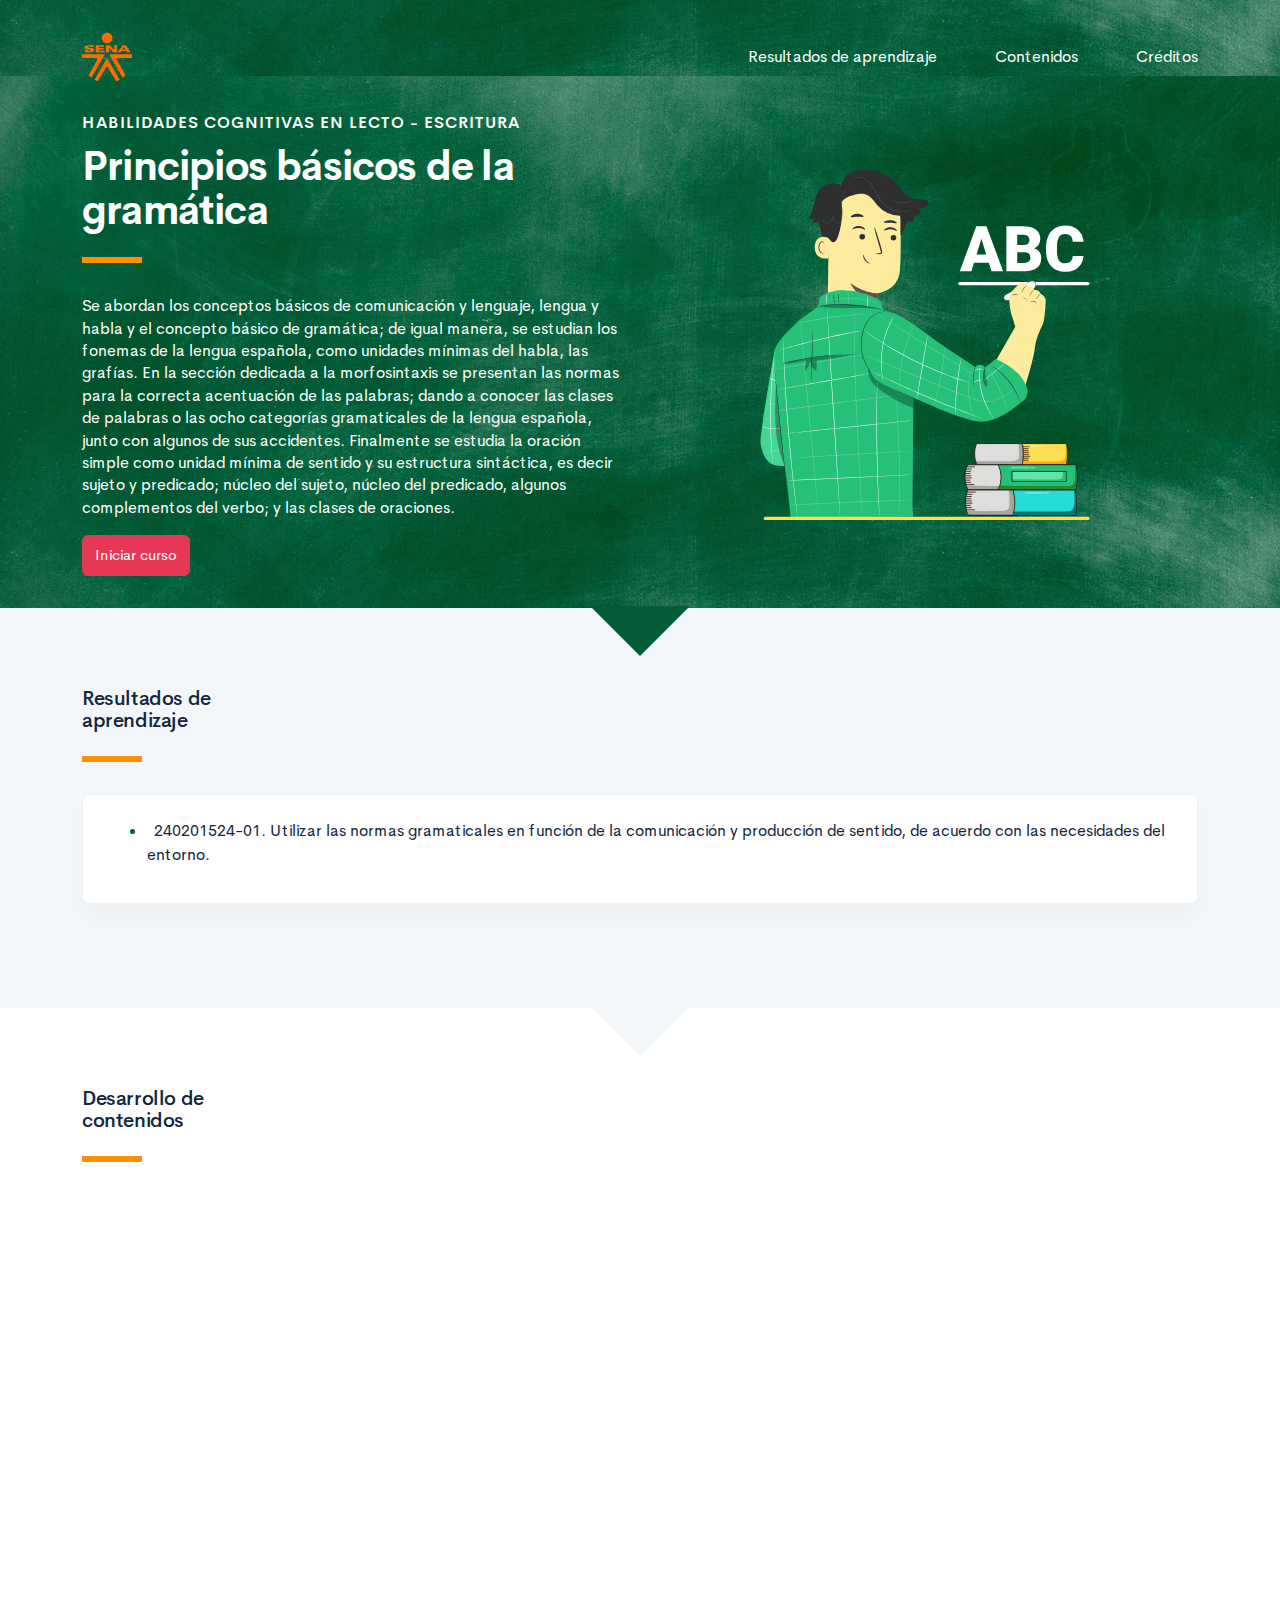
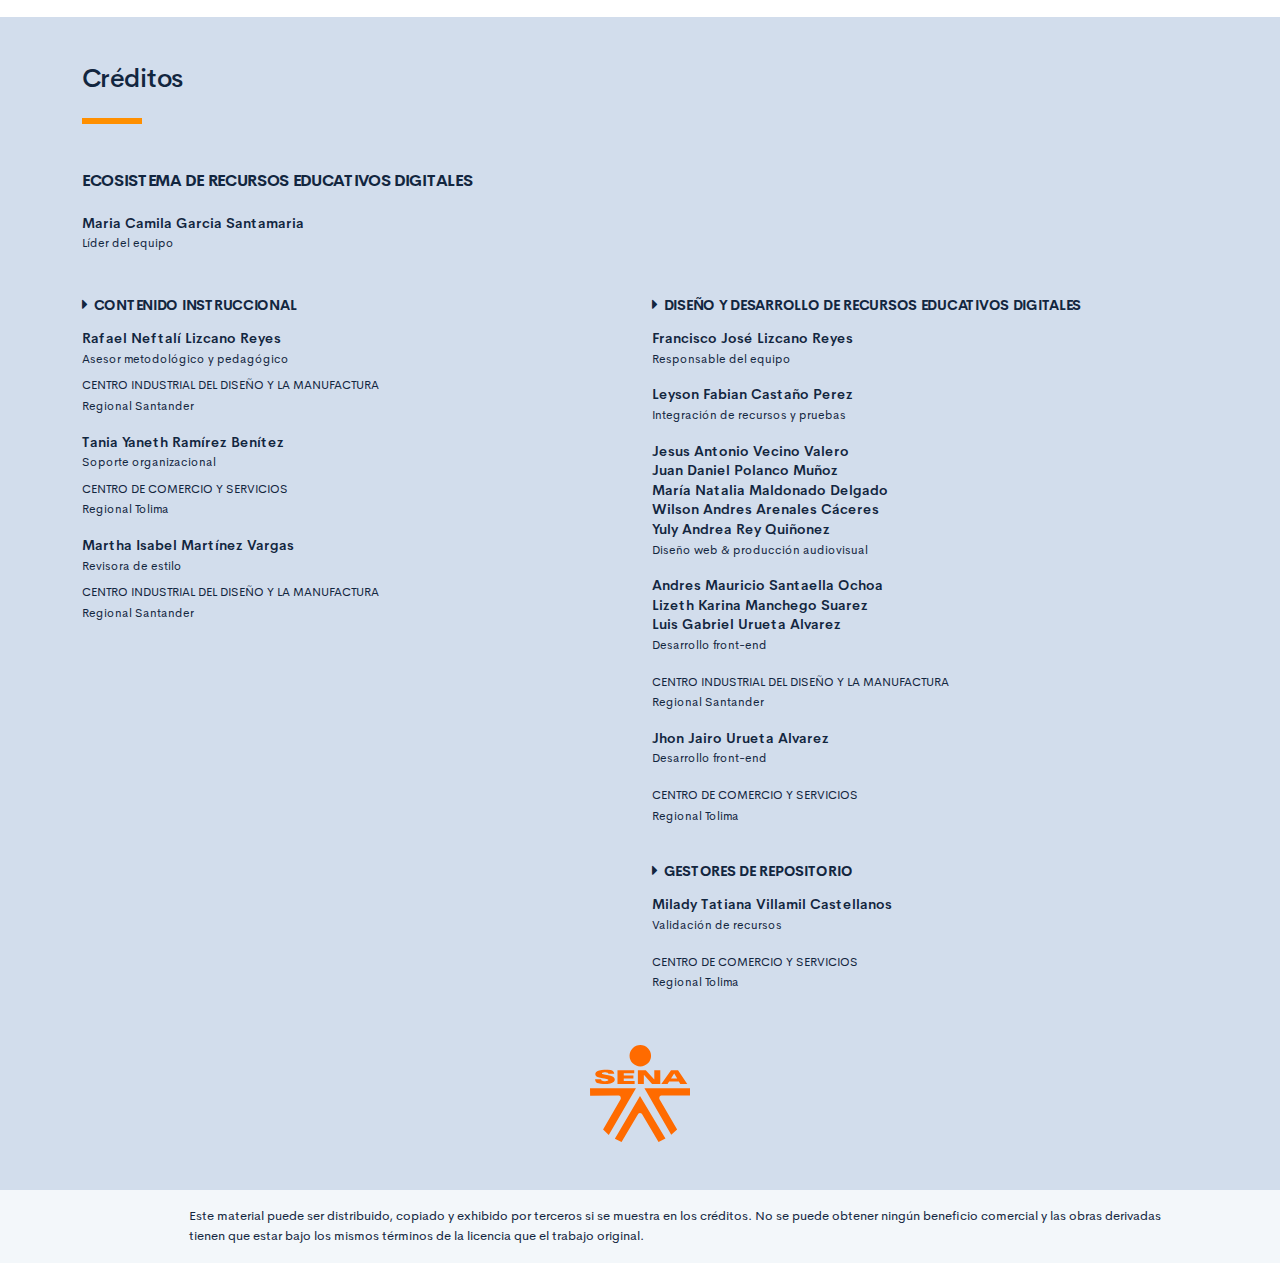
==== public/index.html @ 5a9b544e "Terminado" ====
<!DOCTYPE html>
<html lang="es">
    <head>
        <meta charset="UTF-8">
        <meta name="viewport" content="width=device-width, user-scalable=no, initial-scale=1.0, maximum-scale=1.0, minimum-scale=1.0">
        <title>Principios básicos de la gramática</title>
        <meta meta name="description" content="Se abordan los conceptos básicos de comunicación y lenguaje, lengua y habla y el concepto básico de gramática; de igual manera, se estudian los fonemas de la lengua española, como unidades mínimas del habla, las grafías. En la sección dedicada a la morfosintaxis se presentan las normas para la correcta acentuación de las palabras; dando a conocer las clases de palabras o las ocho categorías gramaticales de la lengua española, junto con algunos de sus accidentes. Finalmente se estudia la oración simple como unidad mínima de sentido y su estructura sintáctica, es decir sujeto y predicado; núcleo del sujeto, núcleo del predicado, algunos complementos del verbo; y las clases de oraciones.">
        <link rel="icon" type="image/svg+xml" href="assets/images/logos/senaLogo.svg">
        <link rel="stylesheet" href="assets/fonts/feather/feather.css">
        <link rel="stylesheet" href="assets/fonts/fontawesome/css/font-awesome.css">
        <link href="assets/css/fancybox.css" rel="stylesheet">
        <link href="assets/css/animate.css" rel="stylesheet">
        <link rel="stylesheet" href="assets/css/main.css">
    </head>
    <body class="theme-dark page-header-textura" id="page-home">
        <header class="curso-presentacion page-header" id="CursoPresentacion">
            <div class="page-textura">
                <div class="container">
                    <div class="curso-topbar justify-content-center justify-content-md-between"><a class="curso-topbar__logo"><svg xmlns="http://www.w3.org/2000/svg" width="168.273" height="164.177" viewBox="0 0 168.273 164.177">
                                <path id="SENA_LOGO" data-name="SENA LOGO" d="M85.349,1a18.09,18.09,0,1,0,18.09,18.09h0A18.1,18.1,0,0,0,85.349,1ZM25.617,42.983a33.722,33.722,0,0,0-9.386,1.024,11.156,11.156,0,0,0-5.12,2.56A5.346,5.346,0,0,0,10.086,52.2c.683,1.707,2.56,2.9,4.608,3.584,4.437,1.536,9.386,1.877,13.994,2.731a5.1,5.1,0,0,1,2.389,1.024,1.369,1.369,0,0,1-.683,2.048,9.146,9.146,0,0,1-5.291.683A8.354,8.354,0,0,1,20.5,61.244a1.962,1.962,0,0,1-.853-2.389H9.233A7.663,7.663,0,0,0,10.6,63.463a7.59,7.59,0,0,0,4.267,2.389A28.541,28.541,0,0,0,23.4,66.876,52.426,52.426,0,0,0,35,66.023a11.043,11.043,0,0,0,5.8-2.9,5.358,5.358,0,0,0-1.365-8.533,21.267,21.267,0,0,0-5.8-2.048c-3.072-.683-5.973-1.024-9.045-1.536a9.114,9.114,0,0,1-3.072-.853,1.226,1.226,0,0,1,0-2.219,9.369,9.369,0,0,1,4.437-.683,10.554,10.554,0,0,1,4.608.853A1.877,1.877,0,0,1,31.59,49.81h9.9a5.669,5.669,0,0,0-1.195-3.584A8.875,8.875,0,0,0,35.515,43.5c-3.584-.341-6.827-.512-9.9-.512Zm21.333.683V67.217H75.792V62.1H57.531V57.489H73.744V52.54H57.531V48.786H75.109v-5.12Zm47.615,0H81.253V67.217H91.322V51.346l13.824,15.872h13.824V43.666H108.9v15.7Zm42.495,0L120.676,67.217h10.581l2.56-4.267H150.2l2.389,4.267h11.776l-15.53-23.551ZM142.35,49.3l5.12,8.533h-10.41ZM.7,74.044l.171,12.8L49,86.673c2.389.512,3.925,2.048,3.413,5.8l-29.7,51.711,9.557,9.045L78.01,74.044Zm91.646,0L137.4,152.89l9.9-8.874L117.433,92.3c-.512-3.584.853-5.291,3.413-5.8l48.127.171V74.044ZM84.837,87.185,42.512,159.546l11.264,5.461,28.159-47.615a4.283,4.283,0,0,1,2.9-1.195,4.681,4.681,0,0,1,3.072,1.195l28.159,47.786,11.605-5.973Z" transform="translate(-0.7 -1)" fill="#FF6B00" />
                            </svg>
                        </a><a class="curso-topbar__menubar collapsed btn-menu-responsive d-none" data-toggle="collapse" href="#curso-topbar__nav" aria-expanded="false"><span></span><span></span><span></span></a>
                        <nav class="curso-topbar__nav collapse show d-none d-md-block" id="curso-topbar__nav">
                            <ul class="curso-topbar__list">
                                <li class="curso-topbar__item"><a class="curso-topbar__link" href="#ResultadosAprendizaje"><span class="text-white">Resultados de aprendizaje</span></a></li>
                                <li class="curso-topbar__item"><a class="curso-topbar__link" href="#IndiceTematico"><span class="text-white">Contenidos</span></a></li>
                                <li class="curso-topbar__item"><a class="curso-topbar__link" href="#Creditos"><span class="text-white">Créditos</span></a></li>
                            </ul>
                        </nav>
                    </div>
                    <!--include includes/page-home_header.pug                -->
                    <div class="curso-portada">
                        <div class="row align-items-center">
                            <div class="col-12 col-lg-6">
                                <h3 class="curso-subtitulo" id="curso-titulo-componente">Habilidades cognitivas en lecto - escritura</h3>
                                <h1 class="curso-titulo" id="curso-titulo-tema">Principios básicos de la gramática</h1>
                                <div class="brand-line-primary"></div>
                                <p class="curso-descripcion">Se abordan los conceptos básicos de comunicación y lenguaje, lengua y habla y el concepto básico de gramática; de igual manera, se estudian los fonemas de la lengua española, como unidades mínimas del habla, las grafías. En la sección dedicada a la morfosintaxis se presentan las normas para la correcta acentuación de las palabras; dando a conocer las clases de palabras o las ocho categorías gramaticales de la lengua española, junto con algunos de sus accidentes. Finalmente se estudia la oración simple como unidad mínima de sentido y su estructura sintáctica, es decir sujeto y predicado; núcleo del sujeto, núcleo del predicado, algunos complementos del verbo; y las clases de oraciones.</p><a class="curso-btn-iniciar btn btn-danger" href="main.html"><span>Iniciar curso</span></a>
                            </div>
                            <div class="col-12 col-lg-6 text-center">
                                <div class="d-none d-lg-block"><img class="curso-imagen" src="assets/images/header/header_media.svg" /></div>
                            </div>
                        </div>
                    </div>
                </div>
            </div>
        </header>
        <section class="curso-resultados section bg-base-light" id="ResultadosAprendizaje">
            <div class="container">
                <h2> Resultados de <br>aprendizaje</h2>
                <div class="brand-line-primary"></div>
                <div class="card resultado-item">
                    <div class="card-body">
                        <ul class="bg-color-dark mb-0">
                            <li> <span>240201524-01. Utilizar las normas gramaticales en función de la comunicación y producción de sentido, de acuerdo con las necesidades del entorno.</span></li>
                        </ul>
                    </div>
                </div>
            </div>
        </section>
        <section class="curso-indice-tematico section" id="IndiceTematico">
            <div class="container">
                <h2>Desarrollo de <br>contenidos</h2>
                <div class="brand-line-primary"></div>
                <div class="row justify-content-center">
                    <div class="col-12 col-sm-10">
                        <div class="card wow flipInX" data-wow-delay=".4s">
                            <div class="card-body">
                                <ul class="list-group list-group-flush list my-n3 nav-temas">
                                    <li class="list-group-item nav-tema-item">
                                        <div class="row align-items-center">
                                            <div class="col-auto">
                                                <div class="avatar avatar-sm"><span class="nav-tema-item__icon avatar-title font-size-lg bg-secondary-soft rounded-circle text-primary font-weight-bold"> <i class="fa fa-play"></i></span></div>
                                            </div>
                                            <div class="col ml-n2"><span class="nav-tema-item__titulo"> <a href="main.html#page/introduccion/">Introducción</a></span></div>
                                            <div class="col-auto"> <a class="btn btn-light nav-tema-item__btn" href="main.html#page/introduccion/">Ver más</a></div>
                                        </div>
                                    </li>
                                    <li class="list-group-item nav-tema-item">
                                        <div class="row align-items-center">
                                            <div class="col-auto">
                                                <div class="avatar avatar-sm"><span class="nav-tema-item__icon avatar-title font-size-lg bg-secondary-soft rounded-circle text-primary font-weight-bold">1</span></div>
                                            </div>
                                            <div class="col ml-n2"><span class="nav-tema-item__titulo"> <a href="main.html#page/conceptos/">Conceptos básicos</a></span></div>
                                            <div class="col-auto"> <a class="btn btn-light nav-tema-item__btn" href="main.html#page/conceptos/">Ver más</a></div>
                                        </div>
                                    </li>
                                    <li class="list-group-item nav-tema-item">
                                        <div class="row align-items-center">
                                            <div class="col-auto">
                                                <div class="avatar avatar-sm"><span class="nav-tema-item__icon avatar-title font-size-lg bg-secondary-soft rounded-circle text-primary font-weight-bold">2</span></div>
                                            </div>
                                            <div class="col ml-n2"><span class="nav-tema-item__titulo"> <a href="main.html#page/elementos/">Elementos básicos de morfosintaxis</a></span></div>
                                            <div class="col-auto"> <a class="btn btn-light nav-tema-item__btn" href="main.html#page/elementos/">Ver más</a></div>
                                        </div>
                                    </li>
                                    <li class="list-group-item nav-tema-item">
                                        <div class="row align-items-center">
                                            <div class="col-auto">
                                                <div class="avatar avatar-sm"><span class="nav-tema-item__icon avatar-title font-size-lg bg-secondary-soft rounded-circle text-primary font-weight-bold">3</span></div>
                                            </div>
                                            <div class="col ml-n2"><span class="nav-tema-item__titulo"> <a href="main.html#page/semantica/">Semántica</a></span></div>
                                            <div class="col-auto"> <a class="btn btn-light nav-tema-item__btn" href="main.html#page/semantica/">Ver más</a></div>
                                        </div>
                                    </li>
                                </ul>
                            </div>
                        </div>
                    </div>
                </div>
            </div>
        </section>
        <footer class="footer" id="Creditos">
            <div class="container">
                <h1>Créditos </h1>
                <div class="brand-line-primary"></div>
                <div class="row">
                    <div class="col-12 col-md-5">
                        <h3 class="footer-subtitulo mb-4">ECOSISTEMA DE RECURSOS EDUCATIVOS DIGITALES </h3>
                        <p class="footer-texto mb-2"><strong>Maria Camila Garcia Santamaria</strong><br /> <span class="text-small">Líder del equipo</span></p>
                    </div>
                </div>
                <div class="row mt-5">
                    <div class="col-12 col-md-6">
                        <h4 class="footer-subtitulo-2 mt-0">
                            <div class="fa fa-caret-right mr-2"></div>Contenido Instruccional
                        </h4>
                        <p class="footer-texto mb-2"><strong>Rafael Neftalí Lizcano Reyes</strong><br /> <span class="text-small">Asesor metodológico y pedagógico</span></p>
                        <p class="footer-texto"><span class="text-small text-uppercase">Centro Industrial Del Diseño Y La Manufactura </span><br /><span class="text-small">Regional Santander</span></p>
                        <p class="footer-texto mb-2"><strong>Tania Yaneth Ramírez Benítez</strong><br /> <span class="text-small">Soporte organizacional<br /></span></p>
                        <p class="footer-texto"><span class="text-small text-uppercase">Centro de comercio y servicios</span><br /><span class="text-small">Regional Tolima</span></p>
                        <p class="footer-texto mb-2"><strong>Martha Isabel Martínez Vargas</strong><br /><span class="text-small">Revisora de estilo<br /></span></p>
                        <p class="footer-texto"><span class="text-small text-uppercase">Centro Industrial Del Diseño Y La Manufactura</span><br /><span class="text-small">Regional Santander</span></p>
                    </div>
                    <div class="col-12 col-md-6">
                        <h4 class="footer-subtitulo-2 mt-0">
                            <div class="fa fa-caret-right mr-2"></div>Diseño y desarrollo de recursos educativos digitales
                        </h4>
                        <p class="footer-texto"><strong>Francisco José Lizcano Reyes </strong><br /> <span class="text-small">Responsable del equipo<br /></span></p>
                        <p class="footer-texto"><strong>Leyson Fabian Castaño Perez</strong><br /> <span class="text-small">Integración de recursos y pruebas<br /></span></p>
                        <p class="footer-texto"> <strong>Jesus Antonio Vecino Valero</strong><br />
                            <strong>Juan Daniel Polanco Muñoz</strong><br />
                            <strong>María Natalia Maldonado Delgado</strong><br />
                            <strong>Wilson Andres Arenales Cáceres</strong><br />
                            <strong>Yuly Andrea Rey Quiñonez</strong><br /><span class="text-small">Diseño web & producción audiovisual<br /></span></p>
                        <p class="footer-texto"><strong>Andres Mauricio Santaella Ochoa</strong><br />
                            <strong>Lizeth Karina Manchego Suarez</strong><br />
                            <strong>Luis Gabriel Urueta Alvarez</strong><br /><span class="text-small">Desarrollo front-end<br /></span></p>
                        <p class="footer-texto"><span class="text-small text-uppercase">CENTRO INDUSTRIAL DEL DISEÑO Y LA MANUFACTURA </span><br /><span class="text-small">Regional Santander</span></p>
                        <p class="footer-texto"><strong>Jhon Jairo Urueta Alvarez</strong><br /><span class="text-small">Desarrollo front-end<br /></span></p>
                        <p class="footer-texto"><span class="text-small text-uppercase">Centro de comercio y servicios</span><br /><span class="text-small">Regional Tolima </span></p>
                        <h4 class="footer-subtitulo-2 mt-5">
                            <div class="fa fa-caret-right mr-2"></div>Gestores de repositorio
                        </h4>
                        <p class="footer-texto"><strong>Milady Tatiana Villamil Castellanos</strong><br /><span class="text-small">Validación de recursos<br /></span></p>
                        <p class="footer-texto"><span class="text-small text-uppercase">Centro de comercio y servicios</span><br /><span class="text-small">Regional Tolima</span></p>
                    </div>
                </div>
                <div class="row justify-content-center align-items-center mt-5"><img src="assets/images/logos/senaLogo.svg" style="max-width:100px" /></div>
            </div>
        </footer>
        <section id="cc">
            <div class="container">
                <div class="d-flex flex-column flex-sm-row"><span class="pr-3"><i class="icon cc"></i></span><span>Este material puede ser distribuido, copiado y exhibido por terceros si se muestra en los créditos. No se puede obtener ningún beneficio comercial y las obras derivadas tienen que estar bajo los mismos términos de la licencia que el trabajo original.</span></div>
            </div>
        </section>
        <script src="assets/js/vendor.js"></script>
        <script src="assets/js/global.js"> </script>
        <script src="assets/js/pages.js"></script>
    </body>
</html>
---- public/assets/fonts/feather/feather.css ----
@font-face {
  font-family: 'Feather';
  src:
    url('fonts/Feather.ttf?sdxovp') format('truetype'),
    url('fonts/Feather.woff?sdxovp') format('woff'),
    url('fonts/Feather.svg?sdxovp#Feather') format('svg');
  font-weight: normal;
  font-style: normal;
}

.fe {
  /* use !important to prevent issues with browser extensions that change fonts */
  font-family: 'Feather' !important;
  speak: none;
  font-style: normal;
  font-weight: normal;
  font-variant: normal;
  text-transform: none;
  line-height: 1;

  /* Better Font Rendering =========== */
  -webkit-font-smoothing: antialiased;
  -moz-osx-font-smoothing: grayscale;
}

.fe-activity:before {
  content: "\e900";
}
.fe-airplay:before {
  content: "\e901";
}
.fe-alert-circle:before {
  content: "\e902";
}
.fe-alert-octagon:before {
  content: "\e903";
}
.fe-alert-triangle:before {
  content: "\e904";
}
.fe-align-center:before {
  content: "\e905";
}
.fe-align-justify:before {
  content: "\e906";
}
.fe-align-left:before {
  content: "\e907";
}
.fe-align-right:before {
  content: "\e908";
}
.fe-anchor:before {
  content: "\e909";
}
.fe-aperture:before {
  content: "\e90a";
}
.fe-archive:before {
  content: "\e90b";
}
.fe-arrow-down:before {
  content: "\e90c";
}
.fe-arrow-down-circle:before {
  content: "\e90d";
}
.fe-arrow-down-left:before {
  content: "\e90e";
}
.fe-arrow-down-right:before {
  content: "\e90f";
}
.fe-arrow-left:before {
  content: "\e910";
}
.fe-arrow-left-circle:before {
  content: "\e911";
}
.fe-arrow-right:before {
  content: "\e912";
}
.fe-arrow-right-circle:before {
  content: "\e913";
}
.fe-arrow-up:before {
  content: "\e914";
}
.fe-arrow-up-circle:before {
  content: "\e915";
}
.fe-arrow-up-left:before {
  content: "\e916";
}
.fe-arrow-up-right:before {
  content: "\e917";
}
.fe-at-sign:before {
  content: "\e918";
}
.fe-award:before {
  content: "\e919";
}
.fe-bar-chart:before {
  content: "\e91a";
}
.fe-bar-chart-2:before {
  content: "\e91b";
}
.fe-battery:before {
  content: "\e91c";
}
.fe-battery-charging:before {
  content: "\e91d";
}
.fe-bell:before {
  content: "\e91e";
}
.fe-bell-off:before {
  content: "\e91f";
}
.fe-bluetooth:before {
  content: "\e920";
}
.fe-bold:before {
  content: "\e921";
}
.fe-book:before {
  content: "\e922";
}
.fe-book-open:before {
  content: "\e923";
}
.fe-bookmark:before {
  content: "\e924";
}
.fe-box:before {
  content: "\e925";
}
.fe-briefcase:before {
  content: "\e926";
}
.fe-calendar:before {
  content: "\e927";
}
.fe-camera:before {
  content: "\e928";
}
.fe-camera-off:before {
  content: "\e929";
}
.fe-cast:before {
  content: "\e92a";
}
.fe-check:before {
  content: "\e92b";
}
.fe-check-circle:before {
  content: "\e92c";
}
.fe-check-square:before {
  content: "\e92d";
}
.fe-chevron-down:before {
  content: "\e92e";
}
.fe-chevron-left:before {
  content: "\e92f";
}
.fe-chevron-right:before {
  content: "\e930";
}
.fe-chevron-up:before {
  content: "\e931";
}
.fe-chevrons-down:before {
  content: "\e932";
}
.fe-chevrons-left:before {
  content: "\e933";
}
.fe-chevrons-right:before {
  content: "\e934";
}
.fe-chevrons-up:before {
  content: "\e935";
}
.fe-chrome:before {
  content: "\e936";
}
.fe-circle:before {
  content: "\e937";
}
.fe-clipboard:before {
  content: "\e938";
}
.fe-clock:before {
  content: "\e939";
}
.fe-cloud:before {
  content: "\e93a";
}
.fe-cloud-drizzle:before {
  content: "\e93b";
}
.fe-cloud-lightning:before {
  content: "\e93c";
}
.fe-cloud-off:before {
  content: "\e93d";
}
.fe-cloud-rain:before {
  content: "\e93e";
}
.fe-cloud-snow:before {
  content: "\e93f";
}
.fe-code:before {
  content: "\e940";
}
.fe-codepen:before {
  content: "\e941";
}
.fe-command:before {
  content: "\e942";
}
.fe-compass:before {
  content: "\e943";
}
.fe-copy:before {
  content: "\e944";
}
.fe-corner-down-left:before {
  content: "\e945";
}
.fe-corner-down-right:before {
  content: "\e946";
}
.fe-corner-left-down:before {
  content: "\e947";
}
.fe-corner-left-up:before {
  content: "\e948";
}
.fe-corner-right-down:before {
  content: "\e949";
}
.fe-corner-right-up:before {
  content: "\e94a";
}
.fe-corner-up-left:before {
  content: "\e94b";
}
.fe-corner-up-right:before {
  content: "\e94c";
}
.fe-cpu:before {
  content: "\e94d";
}
.fe-credit-card:before {
  content: "\e94e";
}
.fe-crop:before {
  content: "\e94f";
}
.fe-crosshair:before {
  content: "\e950";
}
.fe-database:before {
  content: "\e951";
}
.fe-delete:before {
  content: "\e952";
}
.fe-disc:before {
  content: "\e953";
}
.fe-dollar-sign:before {
  content: "\e954";
}
.fe-download:before {
  content: "\e955";
}
.fe-download-cloud:before {
  content: "\e956";
}
.fe-droplet:before {
  content: "\e957";
}
.fe-edit:before {
  content: "\e958";
}
.fe-edit-2:before {
  content: "\e959";
}
.fe-edit-3:before {
  content: "\e95a";
}
.fe-external-link:before {
  content: "\e95b";
}
.fe-eye:before {
  content: "\e95c";
}
.fe-eye-off:before {
  content: "\e95d";
}
.fe-facebook:before {
  content: "\e95e";
}
.fe-fast-forward:before {
  content: "\e95f";
}
.fe-feather:before {
  content: "\e960";
}
.fe-file:before {
  content: "\e961";
}
.fe-file-minus:before {
  content: "\e962";
}
.fe-file-plus:before {
  content: "\e963";
}
.fe-file-text:before {
  content: "\e964";
}
.fe-film:before {
  content: "\e965";
}
.fe-filter:before {
  content: "\e966";
}
.fe-flag:before {
  content: "\e967";
}
.fe-folder:before {
  content: "\e968";
}
.fe-folder-minus:before {
  content: "\e969";
}
.fe-folder-plus:before {
  content: "\e96a";
}
.fe-gift:before {
  content: "\e96b";
}
.fe-git-branch:before {
  content: "\e96c";
}
.fe-git-commit:before {
  content: "\e96d";
}
.fe-git-merge:before {
  content: "\e96e";
}
.fe-git-pull-request:before {
  content: "\e96f";
}
.fe-github:before {
  content: "\e970";
}
.fe-gitlab:before {
  content: "\e971";
}
.fe-globe:before {
  content: "\e972";
}
.fe-grid:before {
  content: "\e973";
}
.fe-hard-drive:before {
  content: "\e974";
}
.fe-hash:before {
  content: "\e975";
}
.fe-headphones:before {
  content: "\e976";
}
.fe-heart:before {
  content: "\e977";
}
.fe-help-circle:before {
  content: "\e978";
}
.fe-home:before {
  content: "\e979";
}
.fe-image:before {
  content: "\e97a";
}
.fe-inbox:before {
  content: "\e97b";
}
.fe-info:before {
  content: "\e97c";
}
.fe-instagram:before {
  content: "\e97d";
}
.fe-italic:before {
  content: "\e97e";
}
.fe-layers:before {
  content: "\e97f";
}
.fe-layout:before {
  content: "\e980";
}
.fe-life-buoy:before {
  content: "\e981";
}
.fe-link:before {
  content: "\e982";
}
.fe-link-2:before {
  content: "\e983";
}
.fe-linkedin:before {
  content: "\e984";
}
.fe-list:before {
  content: "\e985";
}
.fe-loader:before {
  content: "\e986";
}
.fe-lock:before {
  content: "\e987";
}
.fe-log-in:before {
  content: "\e988";
}
.fe-log-out:before {
  content: "\e989";
}
.fe-mail:before {
  content: "\e98a";
}
.fe-map:before {
  content: "\e98b";
}
.fe-map-pin:before {
  content: "\e98c";
}
.fe-maximize:before {
  content: "\e98d";
}
.fe-maximize-2:before {
  content: "\e98e";
}
.fe-menu:before {
  content: "\e98f";
}
.fe-message-circle:before {
  content: "\e990";
}
.fe-message-square:before {
  content: "\e991";
}
.fe-mic:before {
  content: "\e992";
}
.fe-mic-off:before {
  content: "\e993";
}
.fe-minimize:before {
  content: "\e994";
}
.fe-minimize-2:before {
  content: "\e995";
}
.fe-minus:before {
  content: "\e996";
}
.fe-minus-circle:before {
  content: "\e997";
}
.fe-minus-square:before {
  content: "\e998";
}
.fe-monitor:before {
  content: "\e999";
}
.fe-moon:before {
  content: "\e99a";
}
.fe-more-horizontal:before {
  content: "\e99b";
}
.fe-more-vertical:before {
  content: "\e99c";
}
.fe-move:before {
  content: "\e99d";
}
.fe-music:before {
  content: "\e99e";
}
.fe-navigation:before {
  content: "\e99f";
}
.fe-navigation-2:before {
  content: "\e9a0";
}
.fe-octagon:before {
  content: "\e9a1";
}
.fe-package:before {
  content: "\e9a2";
}
.fe-paperclip:before {
  content: "\e9a3";
}
.fe-pause:before {
  content: "\e9a4";
}
.fe-pause-circle:before {
  content: "\e9a5";
}
.fe-percent:before {
  content: "\e9a6";
}
.fe-phone:before {
  content: "\e9a7";
}
.fe-phone-call:before {
  content: "\e9a8";
}
.fe-phone-forwarded:before {
  content: "\e9a9";
}
.fe-phone-incoming:before {
  content: "\e9aa";
}
.fe-phone-missed:before {
  content: "\e9ab";
}
.fe-phone-off:before {
  content: "\e9ac";
}
.fe-phone-outgoing:before {
  content: "\e9ad";
}
.fe-pie-chart:before {
  content: "\e9ae";
}
.fe-play:before {
  content: "\e9af";
}
.fe-play-circle:before {
  content: "\e9b0";
}
.fe-plus:before {
  content: "\e9b1";
}
.fe-plus-circle:before {
  content: "\e9b2";
}
.fe-plus-square:before {
  content: "\e9b3";
}
.fe-pocket:before {
  content: "\e9b4";
}
.fe-power:before {
  content: "\e9b5";
}
.fe-printer:before {
  content: "\e9b6";
}
.fe-radio:before {
  content: "\e9b7";
}
.fe-refresh-ccw:before {
  content: "\e9b8";
}
.fe-refresh-cw:before {
  content: "\e9b9";
}
.fe-repeat:before {
  content: "\e9ba";
}
.fe-rewind:before {
  content: "\e9bb";
}
.fe-rotate-ccw:before {
  content: "\e9bc";
}
.fe-rotate-cw:before {
  content: "\e9bd";
}
.fe-rss:before {
  content: "\e9be";
}
.fe-save:before {
  content: "\e9bf";
}
.fe-scissors:before {
  content: "\e9c0";
}
.fe-search:before {
  content: "\e9c1";
}
.fe-send:before {
  content: "\e9c2";
}
.fe-server:before {
  content: "\e9c3";
}
.fe-settings:before {
  content: "\e9c4";
}
.fe-share:before {
  content: "\e9c5";
}
.fe-share-2:before {
  content: "\e9c6";
}
.fe-shield:before {
  content: "\e9c7";
}
.fe-shield-off:before {
  content: "\e9c8";
}
.fe-shopping-bag:before {
  content: "\e9c9";
}
.fe-shopping-cart:before {
  content: "\e9ca";
}
.fe-shuffle:before {
  content: "\e9cb";
}
.fe-sidebar:before {
  content: "\e9cc";
}
.fe-skip-back:before {
  content: "\e9cd";
}
.fe-skip-forward:before {
  content: "\e9ce";
}
.fe-slack:before {
  content: "\e9cf";
}
.fe-slash:before {
  content: "\e9d0";
}
.fe-sliders:before {
  content: "\e9d1";
}
.fe-smartphone:before {
  content: "\e9d2";
}
.fe-speaker:before {
  content: "\e9d3";
}
.fe-square:before {
  content: "\e9d4";
}
.fe-star:before {
  content: "\e9d5";
}
.fe-stop-circle:before {
  content: "\e9d6";
}
.fe-sun:before {
  content: "\e9d7";
}
.fe-sunrise:before {
  content: "\e9d8";
}
.fe-sunset:before {
  content: "\e9d9";
}
.fe-tablet:before {
  content: "\e9da";
}
.fe-tag:before {
  content: "\e9db";
}
.fe-target:before {
  content: "\e9dc";
}
.fe-terminal:before {
  content: "\e9dd";
}
.fe-thermometer:before {
  content: "\e9de";
}
.fe-thumbs-down:before {
  content: "\e9df";
}
.fe-thumbs-up:before {
  content: "\e9e0";
}
.fe-toggle-left:before {
  content: "\e9e1";
}
.fe-toggle-right:before {
  content: "\e9e2";
}
.fe-trash:before {
  content: "\e9e3";
}
.fe-trash-2:before {
  content: "\e9e4";
}
.fe-trending-down:before {
  content: "\e9e5";
}
.fe-trending-up:before {
  content: "\e9e6";
}
.fe-triangle:before {
  content: "\e9e7";
}
.fe-truck:before {
  content: "\e9e8";
}
.fe-tv:before {
  content: "\e9e9";
}
.fe-twitter:before {
  content: "\e9ea";
}
.fe-type:before {
  content: "\e9eb";
}
.fe-umbrella:before {
  content: "\e9ec";
}
.fe-underline:before {
  content: "\e9ed";
}
.fe-unlock:before {
  content: "\e9ee";
}
.fe-upload:before {
  content: "\e9ef";
}
.fe-upload-cloud:before {
  content: "\e9f0";
}
.fe-user:before {
  content: "\e9f1";
}
.fe-user-check:before {
  content: "\e9f2";
}
.fe-user-minus:before {
  content: "\e9f3";
}
.fe-user-plus:before {
  content: "\e9f4";
}
.fe-user-x:before {
  content: "\e9f5";
}
.fe-users:before {
  content: "\e9f6";
}
.fe-video:before {
  content: "\e9f7";
}
.fe-video-off:before {
  content: "\e9f8";
}
.fe-voicemail:before {
  content: "\e9f9";
}
.fe-volume:before {
  content: "\e9fa";
}
.fe-volume-1:before {
  content: "\e9fb";
}
.fe-volume-2:before {
  content: "\e9fc";
}
.fe-volume-x:before {
  content: "\e9fd";
}
.fe-watch:before {
  content: "\e9fe";
}
.fe-wifi:before {
  content: "\e9ff";
}
.fe-wifi-off:before {
  content: "\ea00";
}
.fe-wind:before {
  content: "\ea01";
}
.fe-x:before {
  content: "\ea02";
}
.fe-x-circle:before {
  content: "\ea03";
}
.fe-x-square:before {
  content: "\ea04";
}
.fe-youtube:before {
  content: "\ea05";
}
.fe-zap:before {
  content: "\ea06";
}
.fe-zap-off:before {
  content: "\ea07";
}
.fe-zoom-in:before {
  content: "\ea08";
}
.fe-zoom-out:before {
  content: "\ea09";
}
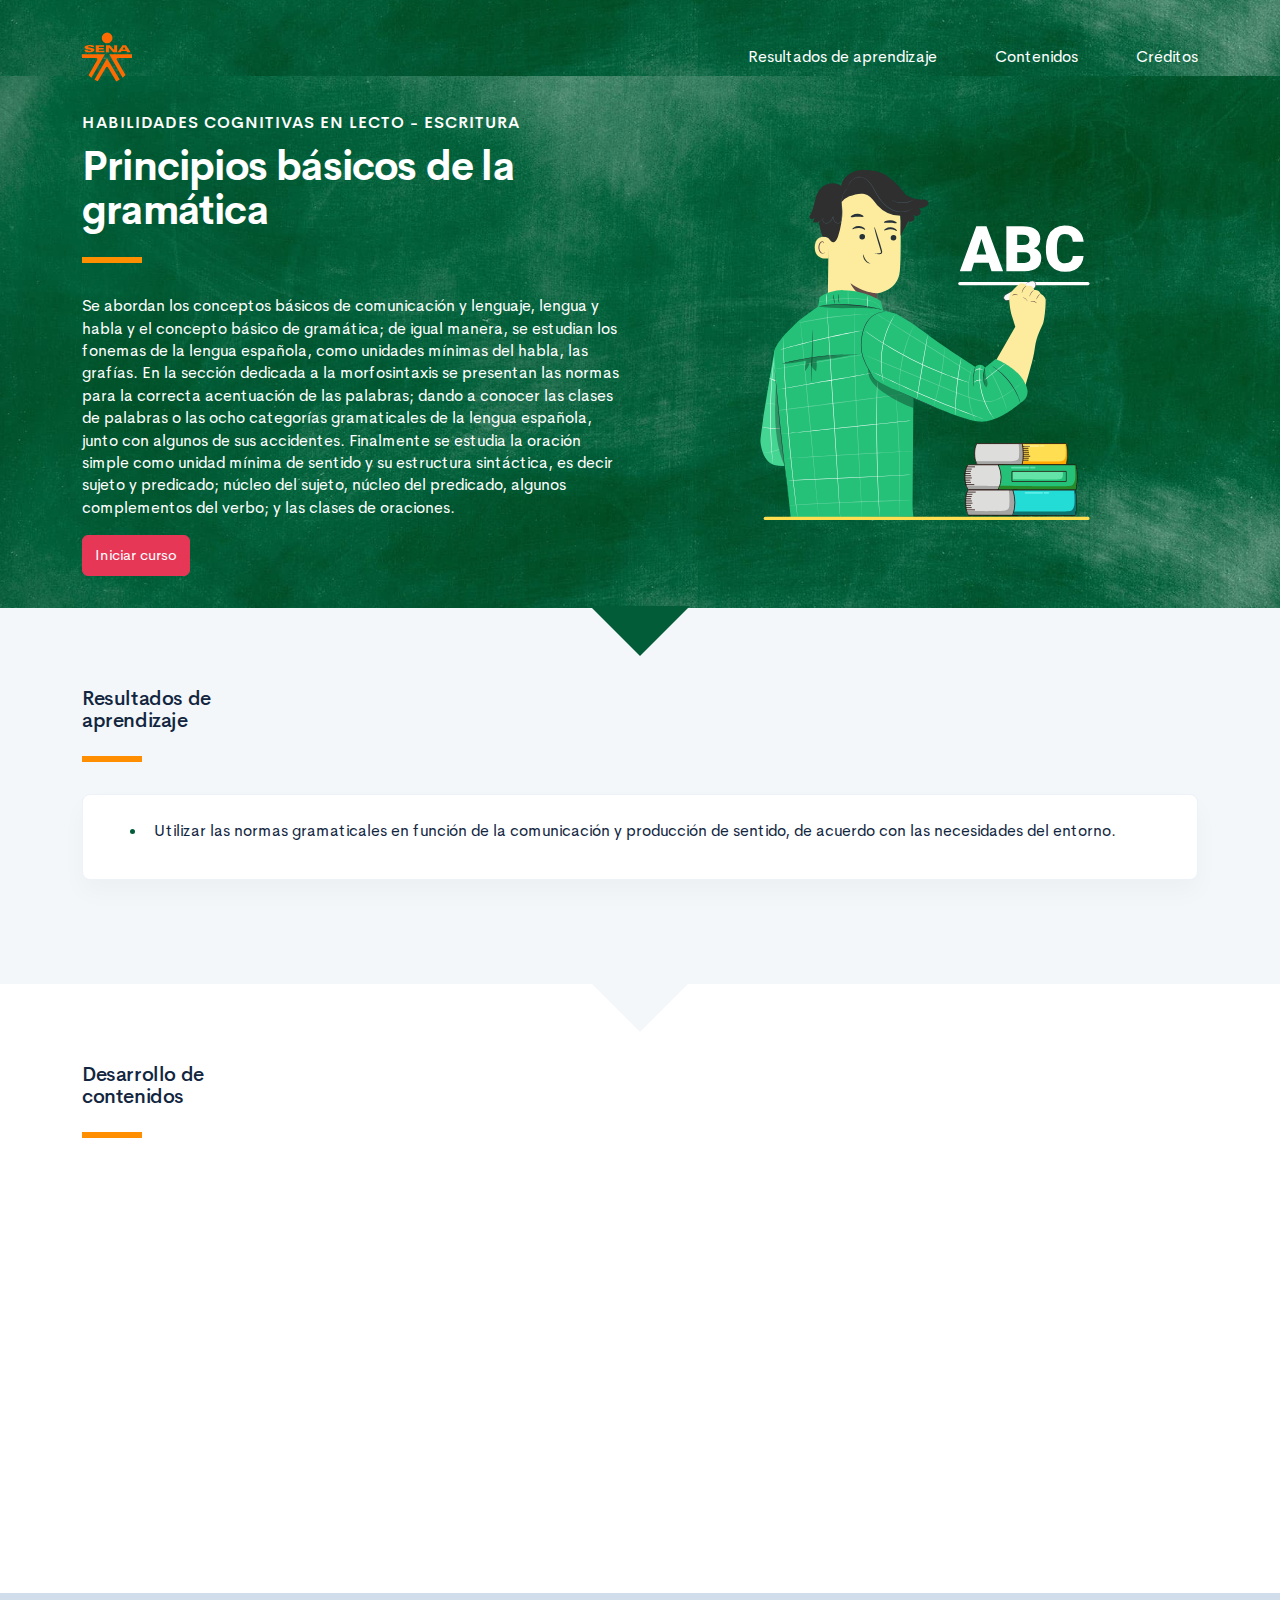
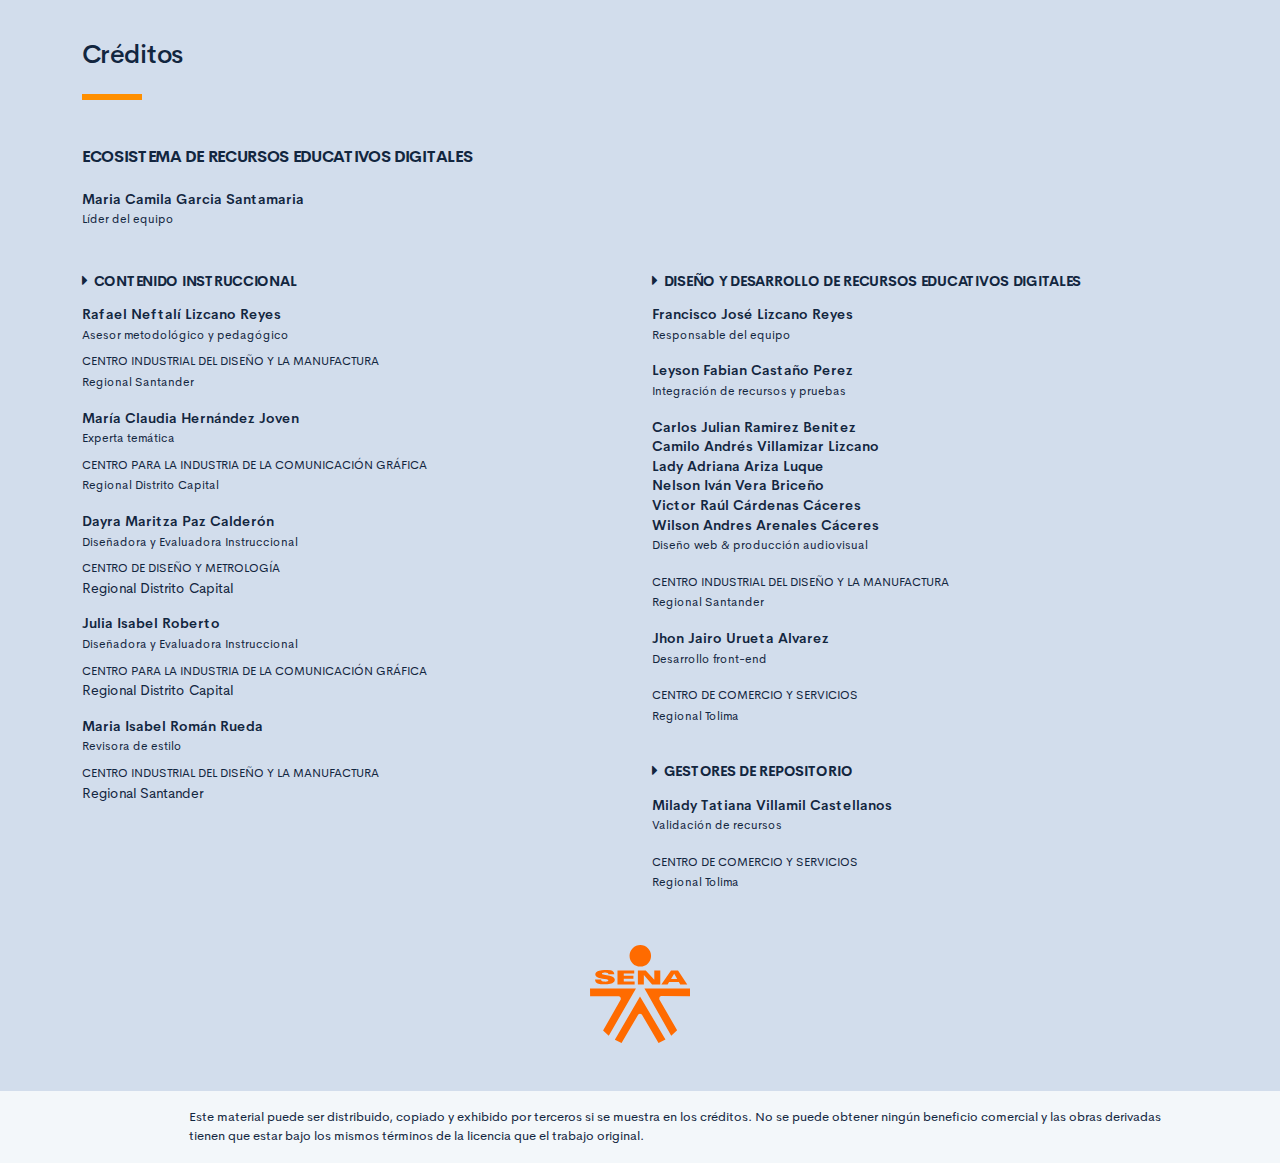
==== commit a09af231: "Correcciones Repositorio" ====
--- a/public/index.html
+++ b/public/index.html
@@ -52,7 +52,7 @@
                 <div class="card resultado-item">
                     <div class="card-body">
                         <ul class="bg-color-dark mb-0">
-                            <li> <span>240201524-01. Utilizar las normas gramaticales en función de la comunicación y producción de sentido, de acuerdo con las necesidades del entorno.</span></li>
+                            <li> <span>Utilizar las normas gramaticales en función de la comunicación y producción de sentido, de acuerdo con las necesidades del entorno.</span></li>
                         </ul>
                     </div>
                 </div>
@@ -127,10 +127,14 @@
                         </h4>
                         <p class="footer-texto mb-2"><strong>Rafael Neftalí Lizcano Reyes</strong><br /> <span class="text-small">Asesor metodológico y pedagógico</span></p>
                         <p class="footer-texto"><span class="text-small text-uppercase">Centro Industrial Del Diseño Y La Manufactura </span><br /><span class="text-small">Regional Santander</span></p>
-                        <p class="footer-texto mb-2"><strong>Tania Yaneth Ramírez Benítez</strong><br /> <span class="text-small">Soporte organizacional<br /></span></p>
-                        <p class="footer-texto"><span class="text-small text-uppercase">Centro de comercio y servicios</span><br /><span class="text-small">Regional Tolima</span></p>
-                        <p class="footer-texto mb-2"><strong>Martha Isabel Martínez Vargas</strong><br /><span class="text-small">Revisora de estilo<br /></span></p>
-                        <p class="footer-texto"><span class="text-small text-uppercase">Centro Industrial Del Diseño Y La Manufactura</span><br /><span class="text-small">Regional Santander</span></p>
+                        <p class="footer-texto mb-2"><strong>María Claudia Hernández Joven</strong><br /> <span class="text-small">Experta temática<br /></span></p>
+                        <p class="footer-texto"><span class="text-small text-uppercase">Centro para la Industria de la Comunicación Gráfica</span><br /><span class="text-small">Regional Distrito Capital</span></p>
+                        <p class="footer-texto mb-2"><strong>Dayra Maritza Paz Calderón</strong><br /><span class="text-small">Diseñadora y Evaluadora Instruccional<br /></span></p>
+                        <p class="footer-texto"><span class="text-small text-uppercase">Centro de Diseño y Metrología</span><br /><span class="text-smallRegional">Regional Distrito Capital</span></p>
+                        <p class="footer-texto mb-2"><strong>Julia Isabel Roberto</strong><br /><span class="text-small">Diseñadora y Evaluadora Instruccional<br /></span></p>
+                        <p class="footer-texto"><span class="text-small text-uppercase">Centro para la Industria de la Comunicación Gráfica</span><br /><span class="text-smallRegional">Regional Distrito Capital</span></p>
+                        <p class="footer-texto mb-2"><strong>Maria Isabel Román Rueda</strong><br /><span class="text-small">Revisora de estilo<br /></span></p>
+                        <p class="footer-texto"><span class="text-small text-uppercase">Centro Industrial Del Diseño Y La Manufactura</span><br /><span class="text-smallRegional">Regional Santander</span></p>
                     </div>
                     <div class="col-12 col-md-6">
                         <h4 class="footer-subtitulo-2 mt-0">
@@ -138,14 +142,12 @@
                         </h4>
                         <p class="footer-texto"><strong>Francisco José Lizcano Reyes </strong><br /> <span class="text-small">Responsable del equipo<br /></span></p>
                         <p class="footer-texto"><strong>Leyson Fabian Castaño Perez</strong><br /> <span class="text-small">Integración de recursos y pruebas<br /></span></p>
-                        <p class="footer-texto"> <strong>Jesus Antonio Vecino Valero</strong><br />
-                            <strong>Juan Daniel Polanco Muñoz</strong><br />
-                            <strong>María Natalia Maldonado Delgado</strong><br />
-                            <strong>Wilson Andres Arenales Cáceres</strong><br />
-                            <strong>Yuly Andrea Rey Quiñonez</strong><br /><span class="text-small">Diseño web & producción audiovisual<br /></span></p>
-                        <p class="footer-texto"><strong>Andres Mauricio Santaella Ochoa</strong><br />
-                            <strong>Lizeth Karina Manchego Suarez</strong><br />
-                            <strong>Luis Gabriel Urueta Alvarez</strong><br /><span class="text-small">Desarrollo front-end<br /></span></p>
+                        <p class="footer-texto"> <strong>Carlos Julian Ramirez Benitez</strong><br />
+                            <strong>Camilo Andrés Villamizar Lizcano</strong><br />
+                            <strong>Lady Adriana Ariza Luque</strong><br />
+                            <strong>Nelson Iván Vera Briceño</strong><br />
+                            <strong>Victor Raúl Cárdenas Cáceres</strong><br />
+                            <strong>Wilson Andres Arenales Cáceres</strong><br /><span class="text-small">Diseño web & producción audiovisual<br /></span></p>
                         <p class="footer-texto"><span class="text-small text-uppercase">CENTRO INDUSTRIAL DEL DISEÑO Y LA MANUFACTURA </span><br /><span class="text-small">Regional Santander</span></p>
                         <p class="footer-texto"><strong>Jhon Jairo Urueta Alvarez</strong><br /><span class="text-small">Desarrollo front-end<br /></span></p>
                         <p class="footer-texto"><span class="text-small text-uppercase">Centro de comercio y servicios</span><br /><span class="text-small">Regional Tolima </span></p>
--- a/public/assets/css/main.css
+++ b/public/assets/css/main.css
@@ -3,6 +3,6 @@
  * Copyright 2011-2019 The Bootstrap Authors
  * Copyright 2011-2019 Twitter, Inc.
  * Licensed under MIT (https://github.com/twbs/bootstrap/blob/master/LICENSE)
- */:root{--blue: #2C7BE5;--indigo: #727cf5;--purple: #6b5eae;--pink: #ff679b;--red: #E63757;--orange: #fd7e14;--yellow: #F6C343;--green: #00D97E;--teal: #02a8b5;--cyan: #39afd1;--white: #fff;--gray: #95AAC9;--gray-dark: #3B506C;--primary: #12263F;--secondary: #6E84A3;--success: #00A99A;--info: #39afd1;--warning: #ff8f00;--danger: #E63757;--light: #EDF2F9;--dark: #000;--white: #fff;--breakpoint-xs: 0;--breakpoint-sm: 576px;--breakpoint-md: 768px;--breakpoint-lg: 992px;--breakpoint-xl: 1200px;--font-family-sans-serif: "Cerebri Sans", sans-serif;--font-family-monospace: "Courier New", monospace}*,*::before,*::after{box-sizing:border-box}html{font-family:sans-serif;line-height:1.15;-webkit-text-size-adjust:100%;-webkit-tap-highlight-color:rgba(0,0,0,0)}article,aside,figcaption,figure,footer,header,hgroup,main,nav,section{display:block}body{margin:0;font-family:"Cerebri Sans",sans-serif;font-size:.9375rem;font-weight:400;line-height:1.5;color:#12263F;text-align:left;background-color:#F3F7FA}[tabindex="-1"]:focus:not(:focus-visible){outline:0 !important}hr{box-sizing:content-box;height:0;overflow:visible}h1,h2,h3,h4,h5,h6{margin-top:0;margin-bottom:1.125rem}p{margin-top:0;margin-bottom:1rem}abbr[title],abbr[data-original-title]{text-decoration:underline;text-decoration:underline dotted;cursor:help;border-bottom:0;text-decoration-skip-ink:none}address{margin-bottom:1rem;font-style:normal;line-height:inherit}ol,ul,dl{margin-top:0;margin-bottom:1rem}ol ol,ul ul,ol ul,ul ol{margin-bottom:0}dt{font-weight:600}dd{margin-bottom:.5rem;margin-left:0}blockquote{margin:0 0 1rem}b,strong{font-weight:bolder}small{font-size:80%}sub,sup{position:relative;font-size:75%;line-height:0;vertical-align:baseline}sub{bottom:-.25em}sup{top:-.5em}a{color:#2C7BE5;text-decoration:none;background-color:transparent}a:hover{color:#104082;text-decoration:none}a:not([href]){color:inherit;text-decoration:none}a:not([href]):hover{color:inherit;text-decoration:none}pre,code,kbd,samp{font-family:"Courier New",monospace;font-size:1em}pre{margin-top:0;margin-bottom:1rem;overflow:auto}figure{margin:0 0 1rem}img{vertical-align:middle;border-style:none}svg{overflow:hidden;vertical-align:middle}table{border-collapse:collapse}caption{padding-top:1rem;padding-bottom:1rem;color:#95AAC9;text-align:left;caption-side:bottom}th{text-align:inherit}label{display:inline-block;margin-bottom:.5rem}button{border-radius:0}button:focus{outline:1px dotted;outline:5px auto -webkit-focus-ring-color}input,button,select,optgroup,textarea{margin:0;font-family:inherit;font-size:inherit;line-height:inherit}button,input{overflow:visible}button,select{text-transform:none}select{word-wrap:normal}button,[type="button"],[type="reset"],[type="submit"]{-webkit-appearance:button}button:not(:disabled),[type="button"]:not(:disabled),[type="reset"]:not(:disabled),[type="submit"]:not(:disabled){cursor:pointer}button::-moz-focus-inner,[type="button"]::-moz-focus-inner,[type="reset"]::-moz-focus-inner,[type="submit"]::-moz-focus-inner{padding:0;border-style:none}input[type="radio"],input[type="checkbox"]{box-sizing:border-box;padding:0}input[type="date"],input[type="time"],input[type="datetime-local"],input[type="month"]{-webkit-appearance:listbox}textarea{overflow:auto;resize:vertical}fieldset{min-width:0;padding:0;margin:0;border:0}legend{display:block;width:100%;max-width:100%;padding:0;margin-bottom:.5rem;font-size:1.5rem;line-height:inherit;color:inherit;white-space:normal}progress{vertical-align:baseline}[type="number"]::-webkit-inner-spin-button,[type="number"]::-webkit-outer-spin-button{height:auto}[type="search"]{outline-offset:-2px;-webkit-appearance:none}[type="search"]::-webkit-search-decoration{-webkit-appearance:none}::-webkit-file-upload-button{font:inherit;-webkit-appearance:button}output{display:inline-block}summary{display:list-item;cursor:pointer}template{display:none}[hidden]{display:none !important}h1,h2,h3,h4,h5,h6,.h1,.h2,.h3,.h4,.h5,.h6{margin-bottom:1.125rem;font-weight:500;line-height:1.1}h1,.h1{font-size:1.625rem}h2,.h2{font-size:1.25rem}h3,.h3{font-size:1.0625rem}h4,.h4{font-size:.9375rem}h5,.h5{font-size:.8125rem}h6,.h6{font-size:.625rem}.lead{font-size:1.17188rem;font-weight:300}.display-1{font-size:4rem;font-weight:600;line-height:1.1}.display-2{font-size:3.25rem;font-weight:600;line-height:1.1}.display-3{font-size:2.625rem;font-weight:600;line-height:1.1}.display-4{font-size:2rem;font-weight:600;line-height:1.1}hr{margin-top:1rem;margin-bottom:1rem;border:0;border-top:1px solid #E3EBF6}small,.small{font-size:.8125rem;font-weight:400}mark,.mark{padding:.2em;background-color:#fcf8e3}.list-unstyled{padding-left:0;list-style:none}.list-inline{padding-left:0;list-style:none}.list-inline-item{display:inline-block}.list-inline-item:not(:last-child){margin-right:6px}.initialism{font-size:90%;text-transform:uppercase}.blockquote{margin-bottom:1.5rem;font-size:1.17188rem}.blockquote-footer{display:block;font-size:.8125rem;color:#95AAC9}.blockquote-footer::before{content:"\2014\00A0"}.img-fluid{max-width:100%;height:auto}.img-thumbnail{padding:.25rem;background-color:#F3F7FA;border:1px solid #E3EBF6;border-radius:.375rem;max-width:100%;height:auto}.figure{display:inline-block}.figure-img{margin-bottom:.75rem;line-height:1}.figure-caption{font-size:.8125rem;color:#95AAC9}code{font-size:87.5%;color:#2C7BE5;word-wrap:break-word}a>code{color:inherit}kbd{padding:.2rem .4rem;font-size:87.5%;color:#fff;background-color:#283E59;border-radius:.25rem}kbd kbd{padding:0;font-size:100%;font-weight:600}pre{display:block;font-size:87.5%;color:#283E59}pre code{font-size:inherit;color:inherit;word-break:normal}.pre-scrollable{max-height:340px;overflow-y:scroll}.container{width:100%;padding-right:12px;padding-left:12px;margin-right:auto;margin-left:auto}@media (min-width: 576px){.container{max-width:540px}}@media (min-width: 768px){.container{max-width:720px}}@media (min-width: 992px){.container{max-width:960px}}@media (min-width: 1200px){.container{max-width:1140px}}.container-fluid,.container-sm,.container-md,.container-lg,.container-xl{width:100%;padding-right:12px;padding-left:12px;margin-right:auto;margin-left:auto}@media (min-width: 576px){.container,.container-sm{max-width:540px}}@media (min-width: 768px){.container,.container-sm,.container-md{max-width:720px}}@media (min-width: 992px){.container,.container-sm,.container-md,.container-lg{max-width:960px}}@media (min-width: 1200px){.container,.container-sm,.container-md,.container-lg,.container-xl{max-width:1140px}}.row{display:flex;flex-wrap:wrap;margin-right:-12px;margin-left:-12px}.no-gutters{margin-right:0;margin-left:0}.no-gutters>.col,.no-gutters>[class*="col-"]{padding-right:0;padding-left:0}.col-1,.col-2,.col-3,.col-4,.col-5,.col-6,.col-7,.col-8,.col-9,.col-10,.col-11,.col-12,.col,.col-auto,.col-sm-1,.col-sm-2,.col-sm-3,.col-sm-4,.col-sm-5,.col-sm-6,.col-sm-7,.col-sm-8,.col-sm-9,.col-sm-10,.col-sm-11,.col-sm-12,.col-sm,.col-sm-auto,.col-md-1,.col-md-2,.col-md-3,.col-md-4,.col-md-5,.col-md-6,.col-md-7,.col-md-8,.col-md-9,.col-md-10,.col-md-11,.col-md-12,.col-md,.col-md-auto,.col-lg-1,.col-lg-2,.col-lg-3,.col-lg-4,.col-lg-5,.col-lg-6,.col-lg-7,.col-lg-8,.col-lg-9,.col-lg-10,.col-lg-11,.col-lg-12,.col-lg,.col-lg-auto,.col-xl-1,.col-xl-2,.col-xl-3,.col-xl-4,.col-xl-5,.col-xl-6,.col-xl-7,.col-xl-8,.col-xl-9,.col-xl-10,.col-xl-11,.col-xl-12,.col-xl,.col-xl-auto{position:relative;width:100%;padding-right:12px;padding-left:12px}.col{flex-basis:0;flex-grow:1;max-width:100%}.row-cols-1>*{flex:0 0 100%;max-width:100%}.row-cols-2>*{flex:0 0 50%;max-width:50%}.row-cols-3>*{flex:0 0 33.33333%;max-width:33.33333%}.row-cols-4>*{flex:0 0 25%;max-width:25%}.row-cols-5>*{flex:0 0 20%;max-width:20%}.row-cols-6>*{flex:0 0 16.66667%;max-width:16.66667%}.col-auto{flex:0 0 auto;width:auto;max-width:100%}.col-1{flex:0 0 8.33333%;max-width:8.33333%}.col-2{flex:0 0 16.66667%;max-width:16.66667%}.col-3{flex:0 0 25%;max-width:25%}.col-4{flex:0 0 33.33333%;max-width:33.33333%}.col-5{flex:0 0 41.66667%;max-width:41.66667%}.col-6{flex:0 0 50%;max-width:50%}.col-7{flex:0 0 58.33333%;max-width:58.33333%}.col-8{flex:0 0 66.66667%;max-width:66.66667%}.col-9{flex:0 0 75%;max-width:75%}.col-10{flex:0 0 83.33333%;max-width:83.33333%}.col-11{flex:0 0 91.66667%;max-width:91.66667%}.col-12{flex:0 0 100%;max-width:100%}.order-first{order:-1}.order-last{order:13}.order-0{order:0}.order-1{order:1}.order-2{order:2}.order-3{order:3}.order-4{order:4}.order-5{order:5}.order-6{order:6}.order-7{order:7}.order-8{order:8}.order-9{order:9}.order-10{order:10}.order-11{order:11}.order-12{order:12}.offset-1{margin-left:8.33333%}.offset-2{margin-left:16.66667%}.offset-3{margin-left:25%}.offset-4{margin-left:33.33333%}.offset-5{margin-left:41.66667%}.offset-6{margin-left:50%}.offset-7{margin-left:58.33333%}.offset-8{margin-left:66.66667%}.offset-9{margin-left:75%}.offset-10{margin-left:83.33333%}.offset-11{margin-left:91.66667%}@media (min-width: 576px){.col-sm{flex-basis:0;flex-grow:1;max-width:100%}.row-cols-sm-1>*{flex:0 0 100%;max-width:100%}.row-cols-sm-2>*{flex:0 0 50%;max-width:50%}.row-cols-sm-3>*{flex:0 0 33.33333%;max-width:33.33333%}.row-cols-sm-4>*{flex:0 0 25%;max-width:25%}.row-cols-sm-5>*{flex:0 0 20%;max-width:20%}.row-cols-sm-6>*{flex:0 0 16.66667%;max-width:16.66667%}.col-sm-auto{flex:0 0 auto;width:auto;max-width:100%}.col-sm-1{flex:0 0 8.33333%;max-width:8.33333%}.col-sm-2{flex:0 0 16.66667%;max-width:16.66667%}.col-sm-3{flex:0 0 25%;max-width:25%}.col-sm-4{flex:0 0 33.33333%;max-width:33.33333%}.col-sm-5{flex:0 0 41.66667%;max-width:41.66667%}.col-sm-6{flex:0 0 50%;max-width:50%}.col-sm-7{flex:0 0 58.33333%;max-width:58.33333%}.col-sm-8{flex:0 0 66.66667%;max-width:66.66667%}.col-sm-9{flex:0 0 75%;max-width:75%}.col-sm-10{flex:0 0 83.33333%;max-width:83.33333%}.col-sm-11{flex:0 0 91.66667%;max-width:91.66667%}.col-sm-12{flex:0 0 100%;max-width:100%}.order-sm-first{order:-1}.order-sm-last{order:13}.order-sm-0{order:0}.order-sm-1{order:1}.order-sm-2{order:2}.order-sm-3{order:3}.order-sm-4{order:4}.order-sm-5{order:5}.order-sm-6{order:6}.order-sm-7{order:7}.order-sm-8{order:8}.order-sm-9{order:9}.order-sm-10{order:10}.order-sm-11{order:11}.order-sm-12{order:12}.offset-sm-0{margin-left:0}.offset-sm-1{margin-left:8.33333%}.offset-sm-2{margin-left:16.66667%}.offset-sm-3{margin-left:25%}.offset-sm-4{margin-left:33.33333%}.offset-sm-5{margin-left:41.66667%}.offset-sm-6{margin-left:50%}.offset-sm-7{margin-left:58.33333%}.offset-sm-8{margin-left:66.66667%}.offset-sm-9{margin-left:75%}.offset-sm-10{margin-left:83.33333%}.offset-sm-11{margin-left:91.66667%}}@media (min-width: 768px){.col-md{flex-basis:0;flex-grow:1;max-width:100%}.row-cols-md-1>*{flex:0 0 100%;max-width:100%}.row-cols-md-2>*{flex:0 0 50%;max-width:50%}.row-cols-md-3>*{flex:0 0 33.33333%;max-width:33.33333%}.row-cols-md-4>*{flex:0 0 25%;max-width:25%}.row-cols-md-5>*{flex:0 0 20%;max-width:20%}.row-cols-md-6>*{flex:0 0 16.66667%;max-width:16.66667%}.col-md-auto{flex:0 0 auto;width:auto;max-width:100%}.col-md-1{flex:0 0 8.33333%;max-width:8.33333%}.col-md-2{flex:0 0 16.66667%;max-width:16.66667%}.col-md-3{flex:0 0 25%;max-width:25%}.col-md-4{flex:0 0 33.33333%;max-width:33.33333%}.col-md-5{flex:0 0 41.66667%;max-width:41.66667%}.col-md-6{flex:0 0 50%;max-width:50%}.col-md-7{flex:0 0 58.33333%;max-width:58.33333%}.col-md-8{flex:0 0 66.66667%;max-width:66.66667%}.col-md-9{flex:0 0 75%;max-width:75%}.col-md-10{flex:0 0 83.33333%;max-width:83.33333%}.col-md-11{flex:0 0 91.66667%;max-width:91.66667%}.col-md-12{flex:0 0 100%;max-width:100%}.order-md-first{order:-1}.order-md-last{order:13}.order-md-0{order:0}.order-md-1{order:1}.order-md-2{order:2}.order-md-3{order:3}.order-md-4{order:4}.order-md-5{order:5}.order-md-6{order:6}.order-md-7{order:7}.order-md-8{order:8}.order-md-9{order:9}.order-md-10{order:10}.order-md-11{order:11}.order-md-12{order:12}.offset-md-0{margin-left:0}.offset-md-1{margin-left:8.33333%}.offset-md-2{margin-left:16.66667%}.offset-md-3{margin-left:25%}.offset-md-4{margin-left:33.33333%}.offset-md-5{margin-left:41.66667%}.offset-md-6{margin-left:50%}.offset-md-7{margin-left:58.33333%}.offset-md-8{margin-left:66.66667%}.offset-md-9{margin-left:75%}.offset-md-10{margin-left:83.33333%}.offset-md-11{margin-left:91.66667%}}@media (min-width: 992px){.col-lg{flex-basis:0;flex-grow:1;max-width:100%}.row-cols-lg-1>*{flex:0 0 100%;max-width:100%}.row-cols-lg-2>*{flex:0 0 50%;max-width:50%}.row-cols-lg-3>*{flex:0 0 33.33333%;max-width:33.33333%}.row-cols-lg-4>*{flex:0 0 25%;max-width:25%}.row-cols-lg-5>*{flex:0 0 20%;max-width:20%}.row-cols-lg-6>*{flex:0 0 16.66667%;max-width:16.66667%}.col-lg-auto{flex:0 0 auto;width:auto;max-width:100%}.col-lg-1{flex:0 0 8.33333%;max-width:8.33333%}.col-lg-2{flex:0 0 16.66667%;max-width:16.66667%}.col-lg-3{flex:0 0 25%;max-width:25%}.col-lg-4{flex:0 0 33.33333%;max-width:33.33333%}.col-lg-5{flex:0 0 41.66667%;max-width:41.66667%}.col-lg-6{flex:0 0 50%;max-width:50%}.col-lg-7{flex:0 0 58.33333%;max-width:58.33333%}.col-lg-8{flex:0 0 66.66667%;max-width:66.66667%}.col-lg-9{flex:0 0 75%;max-width:75%}.col-lg-10{flex:0 0 83.33333%;max-width:83.33333%}.col-lg-11{flex:0 0 91.66667%;max-width:91.66667%}.col-lg-12{flex:0 0 100%;max-width:100%}.order-lg-first{order:-1}.order-lg-last{order:13}.order-lg-0{order:0}.order-lg-1{order:1}.order-lg-2{order:2}.order-lg-3{order:3}.order-lg-4{order:4}.order-lg-5{order:5}.order-lg-6{order:6}.order-lg-7{order:7}.order-lg-8{order:8}.order-lg-9{order:9}.order-lg-10{order:10}.order-lg-11{order:11}.order-lg-12{order:12}.offset-lg-0{margin-left:0}.offset-lg-1{margin-left:8.33333%}.offset-lg-2{margin-left:16.66667%}.offset-lg-3{margin-left:25%}.offset-lg-4{margin-left:33.33333%}.offset-lg-5{margin-left:41.66667%}.offset-lg-6{margin-left:50%}.offset-lg-7{margin-left:58.33333%}.offset-lg-8{margin-left:66.66667%}.offset-lg-9{margin-left:75%}.offset-lg-10{margin-left:83.33333%}.offset-lg-11{margin-left:91.66667%}}@media (min-width: 1200px){.col-xl{flex-basis:0;flex-grow:1;max-width:100%}.row-cols-xl-1>*{flex:0 0 100%;max-width:100%}.row-cols-xl-2>*{flex:0 0 50%;max-width:50%}.row-cols-xl-3>*{flex:0 0 33.33333%;max-width:33.33333%}.row-cols-xl-4>*{flex:0 0 25%;max-width:25%}.row-cols-xl-5>*{flex:0 0 20%;max-width:20%}.row-cols-xl-6>*{flex:0 0 16.66667%;max-width:16.66667%}.col-xl-auto{flex:0 0 auto;width:auto;max-width:100%}.col-xl-1{flex:0 0 8.33333%;max-width:8.33333%}.col-xl-2{flex:0 0 16.66667%;max-width:16.66667%}.col-xl-3{flex:0 0 25%;max-width:25%}.col-xl-4{flex:0 0 33.33333%;max-width:33.33333%}.col-xl-5{flex:0 0 41.66667%;max-width:41.66667%}.col-xl-6{flex:0 0 50%;max-width:50%}.col-xl-7{flex:0 0 58.33333%;max-width:58.33333%}.col-xl-8{flex:0 0 66.66667%;max-width:66.66667%}.col-xl-9{flex:0 0 75%;max-width:75%}.col-xl-10{flex:0 0 83.33333%;max-width:83.33333%}.col-xl-11{flex:0 0 91.66667%;max-width:91.66667%}.col-xl-12{flex:0 0 100%;max-width:100%}.order-xl-first{order:-1}.order-xl-last{order:13}.order-xl-0{order:0}.order-xl-1{order:1}.order-xl-2{order:2}.order-xl-3{order:3}.order-xl-4{order:4}.order-xl-5{order:5}.order-xl-6{order:6}.order-xl-7{order:7}.order-xl-8{order:8}.order-xl-9{order:9}.order-xl-10{order:10}.order-xl-11{order:11}.order-xl-12{order:12}.offset-xl-0{margin-left:0}.offset-xl-1{margin-left:8.33333%}.offset-xl-2{margin-left:16.66667%}.offset-xl-3{margin-left:25%}.offset-xl-4{margin-left:33.33333%}.offset-xl-5{margin-left:41.66667%}.offset-xl-6{margin-left:50%}.offset-xl-7{margin-left:58.33333%}.offset-xl-8{margin-left:66.66667%}.offset-xl-9{margin-left:75%}.offset-xl-10{margin-left:83.33333%}.offset-xl-11{margin-left:91.66667%}}.table{width:100%;margin-bottom:1.5rem;color:#12263F}.table th,.table td{padding:1rem;vertical-align:top;border-top:1px solid #EDF2F9}.table thead th{vertical-align:bottom;border-bottom:2px solid #EDF2F9}.table tbody+tbody{border-top:2px solid #EDF2F9}.table-sm th,.table-sm td{padding:1rem}.table-bordered{border:1px solid #EDF2F9}.table-bordered th,.table-bordered td{border:1px solid #EDF2F9}.table-bordered thead th,.table-bordered thead td{border-bottom-width:2px}.table-borderless th,.table-borderless td,.table-borderless thead th,.table-borderless tbody+tbody{border:0}.table-striped tbody tr:nth-of-type(even){background-color:#F9FBFD}.table-hover tbody tr:hover{color:#12263F;background-color:#F9FBFD}.table-primary,.table-primary>th,.table-primary>td{background-color:#bdc2c9}.table-primary th,.table-primary td,.table-primary thead th,.table-primary tbody+tbody{border-color:#848e9b}.table-hover .table-primary:hover{background-color:#afb5be}.table-hover .table-primary:hover>td,.table-hover .table-primary:hover>th{background-color:#afb5be}.table-secondary,.table-secondary>th,.table-secondary>td{background-color:#d6dde5}.table-secondary th,.table-secondary td,.table-secondary thead th,.table-secondary tbody+tbody{border-color:#b4bfcf}.table-hover .table-secondary:hover{background-color:#c6d0db}.table-hover .table-secondary:hover>td,.table-hover .table-secondary:hover>th{background-color:#c6d0db}.table-success,.table-success>th,.table-success>td{background-color:#b8e7e3}.table-success th,.table-success td,.table-success thead th,.table-success tbody+tbody{border-color:#7ad2ca}.table-hover .table-success:hover{background-color:#a5e1db}.table-hover .table-success:hover>td,.table-hover .table-success:hover>th{background-color:#a5e1db}.table-info,.table-info>th,.table-info>td{background-color:#c8e9f2}.table-info th,.table-info td,.table-info thead th,.table-info tbody+tbody{border-color:#98d5e7}.table-hover .table-info:hover{background-color:#b3e1ed}.table-hover .table-info:hover>td,.table-hover .table-info:hover>th{background-color:#b3e1ed}.table-warning,.table-warning>th,.table-warning>td{background-color:#ffe0b8}.table-warning th,.table-warning td,.table-warning thead th,.table-warning tbody+tbody{border-color:#ffc57a}.table-hover .table-warning:hover{background-color:#ffd59f}.table-hover .table-warning:hover>td,.table-hover .table-warning:hover>th{background-color:#ffd59f}.table-danger,.table-danger>th,.table-danger>td{background-color:#f8c7d0}.table-danger th,.table-danger td,.table-danger thead th,.table-danger tbody+tbody{border-color:#f297a8}.table-hover .table-danger:hover{background-color:#f5b0bd}.table-hover .table-danger:hover>td,.table-hover .table-danger:hover>th{background-color:#f5b0bd}.table-light,.table-light>th,.table-light>td{background-color:#fafbfd}.table-light th,.table-light td,.table-light thead th,.table-light tbody+tbody{border-color:#f6f8fc}.table-hover .table-light:hover{background-color:#e8ecf6}.table-hover .table-light:hover>td,.table-hover .table-light:hover>th{background-color:#e8ecf6}.table-dark,.table-dark>th,.table-dark>td{background-color:#b8b8b8}.table-dark th,.table-dark td,.table-dark thead th,.table-dark tbody+tbody{border-color:#7a7a7a}.table-hover .table-dark:hover{background-color:#ababab}.table-hover .table-dark:hover>td,.table-hover .table-dark:hover>th{background-color:#ababab}.table-white,.table-white>th,.table-white>td{background-color:#fff}.table-white th,.table-white td,.table-white thead th,.table-white tbody+tbody{border-color:#fff}.table-hover .table-white:hover{background-color:#f2f2f2}.table-hover .table-white:hover>td,.table-hover .table-white:hover>th{background-color:#f2f2f2}.table-active,.table-active>th,.table-active>td{background-color:#F9FBFD}.table-hover .table-active:hover{background-color:#e6eef7}.table-hover .table-active:hover>td,.table-hover .table-active:hover>th{background-color:#e6eef7}.table .thead-dark th{color:#fff;background-color:#3B506C;border-color:#496285}.table .thead-light th{color:#95AAC9;background-color:#F9FBFD;border-color:#EDF2F9}.table-dark{color:#fff;background-color:#3B506C}.table-dark th,.table-dark td,.table-dark thead th{border-color:#496285}.table-dark.table-bordered{border:0}.table-dark.table-striped tbody tr:nth-of-type(even){background-color:rgba(255,255,255,0.05)}.table-dark.table-hover tbody tr:hover{color:#fff;background-color:rgba(255,255,255,0.075)}@media (max-width: 575.98px){.table-responsive-sm{display:block;width:100%;overflow-x:auto;-webkit-overflow-scrolling:touch}.table-responsive-sm>.table-bordered{border:0}}@media (max-width: 767.98px){.table-responsive-md{display:block;width:100%;overflow-x:auto;-webkit-overflow-scrolling:touch}.table-responsive-md>.table-bordered{border:0}}@media (max-width: 991.98px){.table-responsive-lg{display:block;width:100%;overflow-x:auto;-webkit-overflow-scrolling:touch}.table-responsive-lg>.table-bordered{border:0}}@media (max-width: 1199.98px){.table-responsive-xl{display:block;width:100%;overflow-x:auto;-webkit-overflow-scrolling:touch}.table-responsive-xl>.table-bordered{border:0}}.table-responsive{display:block;width:100%;overflow-x:auto;-webkit-overflow-scrolling:touch}.table-responsive>.table-bordered{border:0}.form-control{display:block;width:100%;height:calc(1.5em + 1rem + 2px);padding:.5rem .75rem;font-size:.9375rem;font-weight:400;line-height:1.5;color:#12263F;background-color:#fff;background-clip:padding-box;border:1px solid #D2DDEC;border-radius:.375rem;transition:border-color 0.15s ease-in-out,box-shadow 0.15s ease-in-out}@media (prefers-reduced-motion: reduce){.form-control{transition:none}}.form-control::-ms-expand{background-color:transparent;border:0}.form-control:-moz-focusring{color:transparent;text-shadow:0 0 0 #12263F}.form-control:focus{color:#12263F;background-color:#fff;border-color:#12263F;outline:0;box-shadow:rgba(0,0,0,0)}.form-control::placeholder{color:#B1C2D9;opacity:1}.form-control:disabled,.form-control[readonly]{background-color:#fff;opacity:1}select.form-control:focus::-ms-value{color:#12263F;background-color:#fff}.form-control-file,.form-control-range{display:block;width:100%}.col-form-label{padding-top:calc(.5rem + 1px);padding-bottom:calc(.5rem + 1px);margin-bottom:0;font-size:inherit;line-height:1.5}.col-form-label-lg{padding-top:calc(.75rem + 1px);padding-bottom:calc(.75rem + 1px);font-size:.9375rem;line-height:1.5}.col-form-label-sm{padding-top:calc(.125rem + 1px);padding-bottom:calc(.125rem + 1px);font-size:.8125rem;line-height:1.75}.form-control-plaintext{display:block;width:100%;padding:.5rem 0;margin-bottom:0;font-size:.9375rem;line-height:1.5;color:#12263F;background-color:transparent;border:solid transparent;border-width:1px 0}.form-control-plaintext.form-control-sm,.form-control-plaintext.form-control-lg{padding-right:0;padding-left:0}.form-control-sm{height:calc(1.75em + .25rem + 2px);padding:.125rem .5rem;font-size:.8125rem;line-height:1.75;border-radius:.25rem}.form-control-lg{height:calc(1.5em + 1.5rem + 2px);padding:.75rem 1.25rem;font-size:.9375rem;line-height:1.5;border-radius:.5rem}select.form-control[size],select.form-control[multiple]{height:auto}textarea.form-control{height:auto}.form-group{margin-bottom:1.375rem}.form-text{display:block;margin-top:.25rem}.form-row{display:flex;flex-wrap:wrap;margin-right:-5px;margin-left:-5px}.form-row>.col,.form-row>[class*="col-"]{padding-right:5px;padding-left:5px}.form-check{position:relative;display:block;padding-left:1.25rem}.form-check-input{position:absolute;margin-top:.3rem;margin-left:-1.25rem}.form-check-input[disabled] ~ .form-check-label,.form-check-input:disabled ~ .form-check-label{color:#95AAC9}.form-check-label{margin-bottom:0}.form-check-inline{display:inline-flex;align-items:center;padding-left:0;margin-right:.75rem}.form-check-inline .form-check-input{position:static;margin-top:0;margin-right:.3125rem;margin-left:0}.valid-feedback{display:none;width:100%;margin-top:.25rem;font-size:.8125rem;color:#00A99A}.valid-tooltip{position:absolute;top:100%;z-index:5;display:none;max-width:100%;padding:.25rem .5rem;margin-top:.1rem;font-size:.8125rem;line-height:1.5;color:#fff;background-color:#00a99a;border-radius:.375rem}.was-validated :valid ~ .valid-feedback,.was-validated :valid ~ .valid-tooltip,.is-valid ~ .valid-feedback,.is-valid ~ .valid-tooltip{display:block}.was-validated .form-control:valid,.form-control.is-valid{border-color:#00A99A}.was-validated .form-control:valid:focus,.form-control.is-valid:focus{border-color:#00A99A;box-shadow:0 0 0 .15rem rgba(0,169,154,0.25)}.was-validated .custom-select:valid,.custom-select.is-valid{border-color:#00A99A}.was-validated .custom-select:valid:focus,.custom-select.is-valid:focus{border-color:#00A99A;box-shadow:0 0 0 .15rem rgba(0,169,154,0.25)}.was-validated .form-check-input:valid ~ .form-check-label,.form-check-input.is-valid ~ .form-check-label{color:#00A99A}.was-validated .form-check-input:valid ~ .valid-feedback,.was-validated .form-check-input:valid ~ .valid-tooltip,.form-check-input.is-valid ~ .valid-feedback,.form-check-input.is-valid ~ .valid-tooltip{display:block}.was-validated .custom-control-input:valid ~ .custom-control-label,.custom-control-input.is-valid ~ .custom-control-label{color:#00A99A}.was-validated .custom-control-input:valid ~ .custom-control-label::before,.custom-control-input.is-valid ~ .custom-control-label::before{border-color:#00A99A}.was-validated .custom-control-input:valid:checked ~ .custom-control-label::before,.custom-control-input.is-valid:checked ~ .custom-control-label::before{border-color:#00dcc8;background-color:#00dcc8}.was-validated .custom-control-input:valid:focus ~ .custom-control-label::before,.custom-control-input.is-valid:focus ~ .custom-control-label::before{box-shadow:0 0 0 .15rem rgba(0,169,154,0.25)}.was-validated .custom-control-input:valid:focus:not(:checked) ~ .custom-control-label::before,.custom-control-input.is-valid:focus:not(:checked) ~ .custom-control-label::before{border-color:#00A99A}.was-validated .custom-file-input:valid ~ .custom-file-label,.custom-file-input.is-valid ~ .custom-file-label{border-color:#00A99A}.was-validated .custom-file-input:valid:focus ~ .custom-file-label,.custom-file-input.is-valid:focus ~ .custom-file-label{border-color:#00A99A;box-shadow:0 0 0 .15rem rgba(0,169,154,0.25)}.invalid-feedback{display:none;width:100%;margin-top:.25rem;font-size:.8125rem;color:#E63757}.invalid-tooltip{position:absolute;top:100%;z-index:5;display:none;max-width:100%;padding:.25rem .5rem;margin-top:.1rem;font-size:.8125rem;line-height:1.5;color:#fff;background-color:#e63757;border-radius:.375rem}.was-validated :invalid ~ .invalid-feedback,.was-validated :invalid ~ .invalid-tooltip,.is-invalid ~ .invalid-feedback,.is-invalid ~ .invalid-tooltip{display:block}.was-validated .form-control:invalid,.form-control.is-invalid{border-color:#E63757}.was-validated .form-control:invalid:focus,.form-control.is-invalid:focus{border-color:#E63757;box-shadow:0 0 0 .15rem rgba(230,55,87,0.25)}.was-validated .custom-select:invalid,.custom-select.is-invalid{border-color:#E63757}.was-validated .custom-select:invalid:focus,.custom-select.is-invalid:focus{border-color:#E63757;box-shadow:0 0 0 .15rem rgba(230,55,87,0.25)}.was-validated .form-check-input:invalid ~ .form-check-label,.form-check-input.is-invalid ~ .form-check-label{color:#E63757}.was-validated .form-check-input:invalid ~ .invalid-feedback,.was-validated .form-check-input:invalid ~ .invalid-tooltip,.form-check-input.is-invalid ~ .invalid-feedback,.form-check-input.is-invalid ~ .invalid-tooltip{display:block}.was-validated .custom-control-input:invalid ~ .custom-control-label,.custom-control-input.is-invalid ~ .custom-control-label{color:#E63757}.was-validated .custom-control-input:invalid ~ .custom-control-label::before,.custom-control-input.is-invalid ~ .custom-control-label::before{border-color:#E63757}.was-validated .custom-control-input:invalid:checked ~ .custom-control-label::before,.custom-control-input.is-invalid:checked ~ .custom-control-label::before{border-color:#ec647d;background-color:#ec647d}.was-validated .custom-control-input:invalid:focus ~ .custom-control-label::before,.custom-control-input.is-invalid:focus ~ .custom-control-label::before{box-shadow:0 0 0 .15rem rgba(230,55,87,0.25)}.was-validated .custom-control-input:invalid:focus:not(:checked) ~ .custom-control-label::before,.custom-control-input.is-invalid:focus:not(:checked) ~ .custom-control-label::before{border-color:#E63757}.was-validated .custom-file-input:invalid ~ .custom-file-label,.custom-file-input.is-invalid ~ .custom-file-label{border-color:#E63757}.was-validated .custom-file-input:invalid:focus ~ .custom-file-label,.custom-file-input.is-invalid:focus ~ .custom-file-label{border-color:#E63757;box-shadow:0 0 0 .15rem rgba(230,55,87,0.25)}.form-inline{display:flex;flex-flow:row wrap;align-items:center}.form-inline .form-check{width:100%}@media (min-width: 576px){.form-inline label{display:flex;align-items:center;justify-content:center;margin-bottom:0}.form-inline .form-group{display:flex;flex:0 0 auto;flex-flow:row wrap;align-items:center;margin-bottom:0}.form-inline .form-control{display:inline-block;width:auto;vertical-align:middle}.form-inline .form-control-plaintext{display:inline-block}.form-inline .input-group,.form-inline .custom-select{width:auto}.form-inline .form-check{display:flex;align-items:center;justify-content:center;width:auto;padding-left:0}.form-inline .form-check-input{position:relative;flex-shrink:0;margin-top:0;margin-right:.25rem;margin-left:0}.form-inline .custom-control{align-items:center;justify-content:center}.form-inline .custom-control-label{margin-bottom:0}}.btn{display:inline-block;font-weight:400;color:#12263F;text-align:center;vertical-align:middle;cursor:pointer;user-select:none;background-color:transparent;border:1px solid transparent;padding:.5rem .75rem;font-size:.9375rem;line-height:1.5;border-radius:.375rem;transition:color 0.15s ease-in-out,background-color 0.15s ease-in-out,border-color 0.15s ease-in-out,box-shadow 0.15s ease-in-out}@media (prefers-reduced-motion: reduce){.btn{transition:none}}.btn:hover{color:#12263F;text-decoration:none}.btn:focus,.btn.focus{outline:0;box-shadow:0 0 0 .15rem rgba(18,38,63,0.25)}.btn.disabled,.btn:disabled{opacity:.65}a.btn.disabled,fieldset:disabled a.btn{pointer-events:none}.btn-primary{color:#fff;background-color:#12263F;border-color:#12263F}.btn-primary:hover{color:#fff;background-color:#0a1421;border-color:#070e17}.btn-primary:focus,.btn-primary.focus{color:#fff;background-color:#0a1421;border-color:#070e17;box-shadow:0 0 0 .15rem rgba(54,71,92,0.5)}.btn-primary.disabled,.btn-primary:disabled{color:#fff;background-color:#12263F;border-color:#12263F}.btn-primary:not(:disabled):not(.disabled):active,.btn-primary:not(:disabled):not(.disabled).active,.show>.btn-primary.dropdown-toggle{color:#fff;background-color:#070e17;border-color:#04080d}.btn-primary:not(:disabled):not(.disabled):active:focus,.btn-primary:not(:disabled):not(.disabled).active:focus,.show>.btn-primary.dropdown-toggle:focus{box-shadow:0 0 0 .15rem rgba(54,71,92,0.5)}.btn-secondary{color:#fff;background-color:#6E84A3;border-color:#6E84A3}.btn-secondary:hover{color:#fff;background-color:#5b7190;border-color:#566b88}.btn-secondary:focus,.btn-secondary.focus{color:#fff;background-color:#5b7190;border-color:#566b88;box-shadow:0 0 0 .15rem rgba(132,150,177,0.5)}.btn-secondary.disabled,.btn-secondary:disabled{color:#fff;background-color:#6E84A3;border-color:#6E84A3}.btn-secondary:not(:disabled):not(.disabled):active,.btn-secondary:not(:disabled):not(.disabled).active,.show>.btn-secondary.dropdown-toggle{color:#fff;background-color:#566b88;border-color:#516580}.btn-secondary:not(:disabled):not(.disabled):active:focus,.btn-secondary:not(:disabled):not(.disabled).active:focus,.show>.btn-secondary.dropdown-toggle:focus{box-shadow:0 0 0 .15rem rgba(132,150,177,0.5)}.btn-success{color:#fff;background-color:#00A99A;border-color:#00A99A}.btn-success:hover{color:#fff;background-color:#008377;border-color:#00766c}.btn-success:focus,.btn-success.focus{color:#fff;background-color:#008377;border-color:#00766c;box-shadow:0 0 0 .15rem rgba(38,182,169,0.5)}.btn-success.disabled,.btn-success:disabled{color:#fff;background-color:#00A99A;border-color:#00A99A}.btn-success:not(:disabled):not(.disabled):active,.btn-success:not(:disabled):not(.disabled).active,.show>.btn-success.dropdown-toggle{color:#fff;background-color:#00766c;border-color:#006960}.btn-success:not(:disabled):not(.disabled):active:focus,.btn-success:not(:disabled):not(.disabled).active:focus,.show>.btn-success.dropdown-toggle:focus{box-shadow:0 0 0 .15rem rgba(38,182,169,0.5)}.btn-info{color:#fff;background-color:#39afd1;border-color:#39afd1}.btn-info:hover{color:#fff;background-color:#2b99b9;border-color:#2991ae}.btn-info:focus,.btn-info.focus{color:#fff;background-color:#2b99b9;border-color:#2991ae;box-shadow:0 0 0 .15rem rgba(87,187,216,0.5)}.btn-info.disabled,.btn-info:disabled{color:#fff;background-color:#39afd1;border-color:#39afd1}.btn-info:not(:disabled):not(.disabled):active,.btn-info:not(:disabled):not(.disabled).active,.show>.btn-info.dropdown-toggle{color:#fff;background-color:#2991ae;border-color:#2688a4}.btn-info:not(:disabled):not(.disabled):active:focus,.btn-info:not(:disabled):not(.disabled).active:focus,.show>.btn-info.dropdown-toggle:focus{box-shadow:0 0 0 .15rem rgba(87,187,216,0.5)}.btn-warning{color:#283E59;background-color:#ff8f00;border-color:#ff8f00}.btn-warning:hover{color:#fff;background-color:#d97a00;border-color:#cc7200}.btn-warning:focus,.btn-warning.focus{color:#fff;background-color:#d97a00;border-color:#cc7200;box-shadow:0 0 0 .15rem rgba(223,131,13,0.5)}.btn-warning.disabled,.btn-warning:disabled{color:#283E59;background-color:#ff8f00;border-color:#ff8f00}.btn-warning:not(:disabled):not(.disabled):active,.btn-warning:not(:disabled):not(.disabled).active,.show>.btn-warning.dropdown-toggle{color:#fff;background-color:#cc7200;border-color:#bf6b00}.btn-warning:not(:disabled):not(.disabled):active:focus,.btn-warning:not(:disabled):not(.disabled).active:focus,.show>.btn-warning.dropdown-toggle:focus{box-shadow:0 0 0 .15rem rgba(223,131,13,0.5)}.btn-danger{color:#fff;background-color:#E63757;border-color:#E63757}.btn-danger:hover{color:#fff;background-color:#db1b3f;border-color:#d01a3b}.btn-danger:focus,.btn-danger.focus{color:#fff;background-color:#db1b3f;border-color:#d01a3b;box-shadow:0 0 0 .15rem rgba(234,85,112,0.5)}.btn-danger.disabled,.btn-danger:disabled{color:#fff;background-color:#E63757;border-color:#E63757}.btn-danger:not(:disabled):not(.disabled):active,.btn-danger:not(:disabled):not(.disabled).active,.show>.btn-danger.dropdown-toggle{color:#fff;background-color:#d01a3b;border-color:#c51938}.btn-danger:not(:disabled):not(.disabled):active:focus,.btn-danger:not(:disabled):not(.disabled).active:focus,.show>.btn-danger.dropdown-toggle:focus{box-shadow:0 0 0 .15rem rgba(234,85,112,0.5)}.btn-light{color:#283E59;background-color:#EDF2F9;border-color:#EDF2F9}.btn-light:hover{color:#283E59;background-color:#d0ddef;border-color:#c7d6ec}.btn-light:focus,.btn-light.focus{color:#283E59;background-color:#d0ddef;border-color:#c7d6ec;box-shadow:0 0 0 .15rem rgba(207,215,225,0.5)}.btn-light.disabled,.btn-light:disabled{color:#283E59;background-color:#EDF2F9;border-color:#EDF2F9}.btn-light:not(:disabled):not(.disabled):active,.btn-light:not(:disabled):not(.disabled).active,.show>.btn-light.dropdown-toggle{color:#283E59;background-color:#c7d6ec;border-color:#bdcfe9}.btn-light:not(:disabled):not(.disabled):active:focus,.btn-light:not(:disabled):not(.disabled).active:focus,.show>.btn-light.dropdown-toggle:focus{box-shadow:0 0 0 .15rem rgba(207,215,225,0.5)}.btn-dark{color:#fff;background-color:#000;border-color:#000}.btn-dark:hover{color:#fff;background-color:#000;border-color:#000}.btn-dark:focus,.btn-dark.focus{color:#fff;background-color:#000;border-color:#000;box-shadow:0 0 0 .15rem rgba(38,38,38,0.5)}.btn-dark.disabled,.btn-dark:disabled{color:#fff;background-color:#000;border-color:#000}.btn-dark:not(:disabled):not(.disabled):active,.btn-dark:not(:disabled):not(.disabled).active,.show>.btn-dark.dropdown-toggle{color:#fff;background-color:#000;border-color:#000}.btn-dark:not(:disabled):not(.disabled):active:focus,.btn-dark:not(:disabled):not(.disabled).active:focus,.show>.btn-dark.dropdown-toggle:focus{box-shadow:0 0 0 .15rem rgba(38,38,38,0.5)}.btn-white{color:#283E59;background-color:#fff;border-color:#fff}.btn-white:hover{color:#283E59;background-color:#ececec;border-color:#e6e6e6}.btn-white:focus,.btn-white.focus{color:#283E59;background-color:#ececec;border-color:#e6e6e6;box-shadow:0 0 0 .15rem rgba(223,226,230,0.5)}.btn-white.disabled,.btn-white:disabled{color:#283E59;background-color:#fff;border-color:#fff}.btn-white:not(:disabled):not(.disabled):active,.btn-white:not(:disabled):not(.disabled).active,.show>.btn-white.dropdown-toggle{color:#283E59;background-color:#e6e6e6;border-color:#dfdfdf}.btn-white:not(:disabled):not(.disabled):active:focus,.btn-white:not(:disabled):not(.disabled).active:focus,.show>.btn-white.dropdown-toggle:focus{box-shadow:0 0 0 .15rem rgba(223,226,230,0.5)}.btn-outline-primary{color:#12263F;border-color:#12263F}.btn-outline-primary:hover{color:#fff;background-color:#12263F;border-color:#12263F}.btn-outline-primary:focus,.btn-outline-primary.focus{box-shadow:0 0 0 .15rem rgba(18,38,63,0.5)}.btn-outline-primary.disabled,.btn-outline-primary:disabled{color:#12263F;background-color:transparent}.btn-outline-primary:not(:disabled):not(.disabled):active,.btn-outline-primary:not(:disabled):not(.disabled).active,.show>.btn-outline-primary.dropdown-toggle{color:#fff;background-color:#12263F;border-color:#12263F}.btn-outline-primary:not(:disabled):not(.disabled):active:focus,.btn-outline-primary:not(:disabled):not(.disabled).active:focus,.show>.btn-outline-primary.dropdown-toggle:focus{box-shadow:0 0 0 .15rem rgba(18,38,63,0.5)}.btn-outline-secondary{color:#6E84A3;border-color:#6E84A3}.btn-outline-secondary:hover{color:#fff;background-color:#6E84A3;border-color:#6E84A3}.btn-outline-secondary:focus,.btn-outline-secondary.focus{box-shadow:0 0 0 .15rem rgba(110,132,163,0.5)}.btn-outline-secondary.disabled,.btn-outline-secondary:disabled{color:#6E84A3;background-color:transparent}.btn-outline-secondary:not(:disabled):not(.disabled):active,.btn-outline-secondary:not(:disabled):not(.disabled).active,.show>.btn-outline-secondary.dropdown-toggle{color:#fff;background-color:#6E84A3;border-color:#6E84A3}.btn-outline-secondary:not(:disabled):not(.disabled):active:focus,.btn-outline-secondary:not(:disabled):not(.disabled).active:focus,.show>.btn-outline-secondary.dropdown-toggle:focus{box-shadow:0 0 0 .15rem rgba(110,132,163,0.5)}.btn-outline-success{color:#00A99A;border-color:#00A99A}.btn-outline-success:hover{color:#fff;background-color:#00A99A;border-color:#00A99A}.btn-outline-success:focus,.btn-outline-success.focus{box-shadow:0 0 0 .15rem rgba(0,169,154,0.5)}.btn-outline-success.disabled,.btn-outline-success:disabled{color:#00A99A;background-color:transparent}.btn-outline-success:not(:disabled):not(.disabled):active,.btn-outline-success:not(:disabled):not(.disabled).active,.show>.btn-outline-success.dropdown-toggle{color:#fff;background-color:#00A99A;border-color:#00A99A}.btn-outline-success:not(:disabled):not(.disabled):active:focus,.btn-outline-success:not(:disabled):not(.disabled).active:focus,.show>.btn-outline-success.dropdown-toggle:focus{box-shadow:0 0 0 .15rem rgba(0,169,154,0.5)}.btn-outline-info{color:#39afd1;border-color:#39afd1}.btn-outline-info:hover{color:#fff;background-color:#39afd1;border-color:#39afd1}.btn-outline-info:focus,.btn-outline-info.focus{box-shadow:0 0 0 .15rem rgba(57,175,209,0.5)}.btn-outline-info.disabled,.btn-outline-info:disabled{color:#39afd1;background-color:transparent}.btn-outline-info:not(:disabled):not(.disabled):active,.btn-outline-info:not(:disabled):not(.disabled).active,.show>.btn-outline-info.dropdown-toggle{color:#fff;background-color:#39afd1;border-color:#39afd1}.btn-outline-info:not(:disabled):not(.disabled):active:focus,.btn-outline-info:not(:disabled):not(.disabled).active:focus,.show>.btn-outline-info.dropdown-toggle:focus{box-shadow:0 0 0 .15rem rgba(57,175,209,0.5)}.btn-outline-warning{color:#ff8f00;border-color:#ff8f00}.btn-outline-warning:hover{color:#283E59;background-color:#ff8f00;border-color:#ff8f00}.btn-outline-warning:focus,.btn-outline-warning.focus{box-shadow:0 0 0 .15rem rgba(255,143,0,0.5)}.btn-outline-warning.disabled,.btn-outline-warning:disabled{color:#ff8f00;background-color:transparent}.btn-outline-warning:not(:disabled):not(.disabled):active,.btn-outline-warning:not(:disabled):not(.disabled).active,.show>.btn-outline-warning.dropdown-toggle{color:#283E59;background-color:#ff8f00;border-color:#ff8f00}.btn-outline-warning:not(:disabled):not(.disabled):active:focus,.btn-outline-warning:not(:disabled):not(.disabled).active:focus,.show>.btn-outline-warning.dropdown-toggle:focus{box-shadow:0 0 0 .15rem rgba(255,143,0,0.5)}.btn-outline-danger{color:#E63757;border-color:#E63757}.btn-outline-danger:hover{color:#fff;background-color:#E63757;border-color:#E63757}.btn-outline-danger:focus,.btn-outline-danger.focus{box-shadow:0 0 0 .15rem rgba(230,55,87,0.5)}.btn-outline-danger.disabled,.btn-outline-danger:disabled{color:#E63757;background-color:transparent}.btn-outline-danger:not(:disabled):not(.disabled):active,.btn-outline-danger:not(:disabled):not(.disabled).active,.show>.btn-outline-danger.dropdown-toggle{color:#fff;background-color:#E63757;border-color:#E63757}.btn-outline-danger:not(:disabled):not(.disabled):active:focus,.btn-outline-danger:not(:disabled):not(.disabled).active:focus,.show>.btn-outline-danger.dropdown-toggle:focus{box-shadow:0 0 0 .15rem rgba(230,55,87,0.5)}.btn-outline-light{color:#EDF2F9;border-color:#EDF2F9}.btn-outline-light:hover{color:#283E59;background-color:#EDF2F9;border-color:#EDF2F9}.btn-outline-light:focus,.btn-outline-light.focus{box-shadow:0 0 0 .15rem rgba(237,242,249,0.5)}.btn-outline-light.disabled,.btn-outline-light:disabled{color:#EDF2F9;background-color:transparent}.btn-outline-light:not(:disabled):not(.disabled):active,.btn-outline-light:not(:disabled):not(.disabled).active,.show>.btn-outline-light.dropdown-toggle{color:#283E59;background-color:#EDF2F9;border-color:#EDF2F9}.btn-outline-light:not(:disabled):not(.disabled):active:focus,.btn-outline-light:not(:disabled):not(.disabled).active:focus,.show>.btn-outline-light.dropdown-toggle:focus{box-shadow:0 0 0 .15rem rgba(237,242,249,0.5)}.btn-outline-dark{color:#000;border-color:#000}.btn-outline-dark:hover{color:#fff;background-color:#000;border-color:#000}.btn-outline-dark:focus,.btn-outline-dark.focus{box-shadow:0 0 0 .15rem rgba(0,0,0,0.5)}.btn-outline-dark.disabled,.btn-outline-dark:disabled{color:#000;background-color:transparent}.btn-outline-dark:not(:disabled):not(.disabled):active,.btn-outline-dark:not(:disabled):not(.disabled).active,.show>.btn-outline-dark.dropdown-toggle{color:#fff;background-color:#000;border-color:#000}.btn-outline-dark:not(:disabled):not(.disabled):active:focus,.btn-outline-dark:not(:disabled):not(.disabled).active:focus,.show>.btn-outline-dark.dropdown-toggle:focus{box-shadow:0 0 0 .15rem rgba(0,0,0,0.5)}.btn-outline-white{color:#fff;border-color:#fff}.btn-outline-white:hover{color:#283E59;background-color:#fff;border-color:#fff}.btn-outline-white:focus,.btn-outline-white.focus{box-shadow:0 0 0 .15rem rgba(255,255,255,0.5)}.btn-outline-white.disabled,.btn-outline-white:disabled{color:#fff;background-color:transparent}.btn-outline-white:not(:disabled):not(.disabled):active,.btn-outline-white:not(:disabled):not(.disabled).active,.show>.btn-outline-white.dropdown-toggle{color:#283E59;background-color:#fff;border-color:#fff}.btn-outline-white:not(:disabled):not(.disabled):active:focus,.btn-outline-white:not(:disabled):not(.disabled).active:focus,.show>.btn-outline-white.dropdown-toggle:focus{box-shadow:0 0 0 .15rem rgba(255,255,255,0.5)}.btn-link{font-weight:400;color:#2C7BE5;text-decoration:none}.btn-link:hover{color:#104082;text-decoration:none}.btn-link:focus,.btn-link.focus{text-decoration:none;box-shadow:none}.btn-link:disabled,.btn-link.disabled{color:#B1C2D9;pointer-events:none}.btn-lg,.btn-group-lg>.btn{padding:.75rem 1.25rem;font-size:.9375rem;line-height:1.5;border-radius:.5rem}.btn-sm,.btn-group-sm>.btn{padding:.125rem .5rem;font-size:.8125rem;line-height:1.75;border-radius:.25rem}.btn-block{display:block;width:100%}.btn-block+.btn-block{margin-top:.5rem}input[type="submit"].btn-block,input[type="reset"].btn-block,input[type="button"].btn-block{width:100%}.fade{transition:opacity 0.15s linear}@media (prefers-reduced-motion: reduce){.fade{transition:none}}.fade:not(.show){opacity:0}.collapse:not(.show){display:none}.collapsing{position:relative;height:0;overflow:hidden;transition:height 0.35s ease}@media (prefers-reduced-motion: reduce){.collapsing{transition:none}}.dropup,.dropright,.dropdown,.dropleft{position:relative}.dropdown-toggle{white-space:nowrap}.dropdown-toggle::after{display:inline-block;margin-left:.2125em;vertical-align:.2125em;content:"";border-top:.25em solid;border-right:.25em solid transparent;border-bottom:0;border-left:.25em solid transparent}.dropdown-toggle:empty::after{margin-left:0}.dropdown-menu{position:absolute;top:100%;left:0;z-index:1000;display:none;float:left;min-width:10rem;padding:.5rem 0;margin:0 0 0;font-size:.9375rem;color:#12263F;text-align:left;list-style:none;background-color:#fff;background-clip:padding-box;border:1px solid rgba(0,0,0,0.1);border-radius:.375rem}.dropdown-menu-left{right:auto;left:0}.dropdown-menu-right{right:0;left:auto}@media (min-width: 576px){.dropdown-menu-sm-left{right:auto;left:0}.dropdown-menu-sm-right{right:0;left:auto}}@media (min-width: 768px){.dropdown-menu-md-left{right:auto;left:0}.dropdown-menu-md-right{right:0;left:auto}}@media (min-width: 992px){.dropdown-menu-lg-left{right:auto;left:0}.dropdown-menu-lg-right{right:0;left:auto}}@media (min-width: 1200px){.dropdown-menu-xl-left{right:auto;left:0}.dropdown-menu-xl-right{right:0;left:auto}}.dropup .dropdown-menu{top:auto;bottom:100%;margin-top:0;margin-bottom:0}.dropup .dropdown-toggle::after{display:inline-block;margin-left:.2125em;vertical-align:.2125em;content:"";border-top:0;border-right:.25em solid transparent;border-bottom:.25em solid;border-left:.25em solid transparent}.dropup .dropdown-toggle:empty::after{margin-left:0}.dropright .dropdown-menu{top:0;right:auto;left:100%;margin-top:0;margin-left:0}.dropright .dropdown-toggle::after{display:inline-block;margin-left:.2125em;vertical-align:.2125em;content:"";border-top:.25em solid transparent;border-right:0;border-bottom:.25em solid transparent;border-left:.25em solid}.dropright .dropdown-toggle:empty::after{margin-left:0}.dropright .dropdown-toggle::after{vertical-align:0}.dropleft .dropdown-menu{top:0;right:100%;left:auto;margin-top:0;margin-right:0}.dropleft .dropdown-toggle::after{display:inline-block;margin-left:.2125em;vertical-align:.2125em;content:""}.dropleft .dropdown-toggle::after{display:none}.dropleft .dropdown-toggle::before{display:inline-block;margin-right:.2125em;vertical-align:.2125em;content:"";border-top:.25em solid transparent;border-right:.25em solid;border-bottom:.25em solid transparent}.dropleft .dropdown-toggle:empty::after{margin-left:0}.dropleft .dropdown-toggle::before{vertical-align:0}.dropdown-menu[x-placement^="top"],.dropdown-menu[x-placement^="right"],.dropdown-menu[x-placement^="bottom"],.dropdown-menu[x-placement^="left"]{right:auto;bottom:auto}.dropdown-divider{height:0;margin:.75rem 0;overflow:hidden;border-top:1px solid #EDF2F9}.dropdown-item{display:block;width:100%;padding:.375rem 1.5rem;clear:both;font-weight:400;color:#6E84A3;text-align:inherit;white-space:nowrap;background-color:transparent;border:0}.dropdown-item:hover,.dropdown-item:focus{color:#000;text-decoration:none;background-color:rgba(0,0,0,0)}.dropdown-item.active,.dropdown-item:active{color:#000;text-decoration:none;background-color:rgba(0,0,0,0)}.dropdown-item.disabled,.dropdown-item:disabled{color:#95AAC9;pointer-events:none;background-color:transparent}.dropdown-menu.show{display:block}.dropdown-header{display:block;padding:.5rem 1.5rem;margin-bottom:0;font-size:.8125rem;color:inherit;white-space:nowrap}.dropdown-item-text{display:block;padding:.375rem 1.5rem;color:#6E84A3}.btn-group,.btn-group-vertical{position:relative;display:inline-flex;vertical-align:middle}.btn-group>.btn,.btn-group-vertical>.btn{position:relative;flex:1 1 auto}.btn-group>.btn:hover,.btn-group-vertical>.btn:hover{z-index:1}.btn-group>.btn:focus,.btn-group>.btn:active,.btn-group>.btn.active,.btn-group-vertical>.btn:focus,.btn-group-vertical>.btn:active,.btn-group-vertical>.btn.active{z-index:1}.btn-toolbar{display:flex;flex-wrap:wrap;justify-content:flex-start}.btn-toolbar .input-group{width:auto}.btn-group>.btn:not(:first-child),.btn-group>.btn-group:not(:first-child){margin-left:-1px}.btn-group>.btn:not(:last-child):not(.dropdown-toggle),.btn-group>.btn-group:not(:last-child)>.btn{border-top-right-radius:0;border-bottom-right-radius:0}.btn-group>.btn:not(:first-child),.btn-group>.btn-group:not(:first-child)>.btn{border-top-left-radius:0;border-bottom-left-radius:0}.dropdown-toggle-split{padding-right:.5625rem;padding-left:.5625rem}.dropdown-toggle-split::after,.dropup .dropdown-toggle-split::after,.dropright .dropdown-toggle-split::after{margin-left:0}.dropleft .dropdown-toggle-split::before{margin-right:0}.btn-sm+.dropdown-toggle-split,.btn-group-sm>.btn+.dropdown-toggle-split{padding-right:.375rem;padding-left:.375rem}.btn-lg+.dropdown-toggle-split,.btn-group-lg>.btn+.dropdown-toggle-split{padding-right:.9375rem;padding-left:.9375rem}.btn-group-vertical{flex-direction:column;align-items:flex-start;justify-content:center}.btn-group-vertical>.btn,.btn-group-vertical>.btn-group{width:100%}.btn-group-vertical>.btn:not(:first-child),.btn-group-vertical>.btn-group:not(:first-child){margin-top:-1px}.btn-group-vertical>.btn:not(:last-child):not(.dropdown-toggle),.btn-group-vertical>.btn-group:not(:last-child)>.btn{border-bottom-right-radius:0;border-bottom-left-radius:0}.btn-group-vertical>.btn:not(:first-child),.btn-group-vertical>.btn-group:not(:first-child)>.btn{border-top-left-radius:0;border-top-right-radius:0}.btn-group-toggle>.btn,.btn-group-toggle>.btn-group>.btn{margin-bottom:0}.btn-group-toggle>.btn input[type="radio"],.btn-group-toggle>.btn input[type="checkbox"],.btn-group-toggle>.btn-group>.btn input[type="radio"],.btn-group-toggle>.btn-group>.btn input[type="checkbox"]{position:absolute;clip:rect(0, 0, 0, 0);pointer-events:none}.input-group{position:relative;display:flex;flex-wrap:wrap;align-items:stretch;width:100%}.input-group>.form-control,.input-group>.form-control-plaintext,.input-group>.custom-select,.input-group>.custom-file{position:relative;flex:1 1 0%;min-width:0;margin-bottom:0}.input-group>.form-control+.form-control,.input-group>.form-control+.custom-select,.input-group>.form-control+.custom-file,.input-group>.form-control-plaintext+.form-control,.input-group>.form-control-plaintext+.custom-select,.input-group>.form-control-plaintext+.custom-file,.input-group>.custom-select+.form-control,.input-group>.custom-select+.custom-select,.input-group>.custom-select+.custom-file,.input-group>.custom-file+.form-control,.input-group>.custom-file+.custom-select,.input-group>.custom-file+.custom-file{margin-left:-1px}.input-group>.form-control:focus,.input-group>.custom-select:focus,.input-group>.custom-file .custom-file-input:focus ~ .custom-file-label{z-index:3}.input-group>.custom-file .custom-file-input:focus{z-index:4}.input-group>.form-control:not(:last-child),.input-group>.custom-select:not(:last-child){border-top-right-radius:0;border-bottom-right-radius:0}.input-group>.form-control:not(:first-child),.input-group>.custom-select:not(:first-child){border-top-left-radius:0;border-bottom-left-radius:0}.input-group>.custom-file{display:flex;align-items:center}.input-group>.custom-file:not(:last-child) .custom-file-label,.input-group>.custom-file:not(:last-child) .custom-file-label::after{border-top-right-radius:0;border-bottom-right-radius:0}.input-group>.custom-file:not(:first-child) .custom-file-label{border-top-left-radius:0;border-bottom-left-radius:0}.input-group-prepend,.input-group-append{display:flex}.input-group-prepend .btn,.input-group-append .btn{position:relative;z-index:2}.input-group-prepend .btn:focus,.input-group-append .btn:focus{z-index:3}.input-group-prepend .btn+.btn,.input-group-prepend .btn+.input-group-text,.input-group-prepend .input-group-text+.input-group-text,.input-group-prepend .input-group-text+.btn,.input-group-append .btn+.btn,.input-group-append .btn+.input-group-text,.input-group-append .input-group-text+.input-group-text,.input-group-append .input-group-text+.btn{margin-left:-1px}.input-group-prepend{margin-right:-1px}.input-group-append{margin-left:-1px}.input-group-text{display:flex;align-items:center;padding:.5rem .75rem;margin-bottom:0;font-size:.9375rem;font-weight:400;line-height:1.5;color:#95AAC9;text-align:center;white-space:nowrap;background-color:#fff;border:1px solid #D2DDEC;border-radius:.375rem}.input-group-text input[type="radio"],.input-group-text input[type="checkbox"]{margin-top:0}.input-group-lg>.form-control:not(textarea),.input-group-lg>.custom-select{height:calc(1.5em + 1.5rem + 2px)}.input-group-lg>.form-control,.input-group-lg>.custom-select,.input-group-lg>.input-group-prepend>.input-group-text,.input-group-lg>.input-group-append>.input-group-text,.input-group-lg>.input-group-prepend>.btn,.input-group-lg>.input-group-append>.btn{padding:.75rem 1.25rem;font-size:.9375rem;line-height:1.5;border-radius:.5rem}.input-group-sm>.form-control:not(textarea),.input-group-sm>.custom-select{height:calc(1.75em + .25rem + 2px)}.input-group-sm>.form-control,.input-group-sm>.custom-select,.input-group-sm>.input-group-prepend>.input-group-text,.input-group-sm>.input-group-append>.input-group-text,.input-group-sm>.input-group-prepend>.btn,.input-group-sm>.input-group-append>.btn{padding:.125rem .5rem;font-size:.8125rem;line-height:1.75;border-radius:.25rem}.input-group-lg>.custom-select,.input-group-sm>.custom-select{padding-right:1.75rem}.input-group>.input-group-prepend>.btn,.input-group>.input-group-prepend>.input-group-text,.input-group>.input-group-append:not(:last-child)>.btn,.input-group>.input-group-append:not(:last-child)>.input-group-text,.input-group>.input-group-append:last-child>.btn:not(:last-child):not(.dropdown-toggle),.input-group>.input-group-append:last-child>.input-group-text:not(:last-child){border-top-right-radius:0;border-bottom-right-radius:0}.input-group>.input-group-append>.btn,.input-group>.input-group-append>.input-group-text,.input-group>.input-group-prepend:not(:first-child)>.btn,.input-group>.input-group-prepend:not(:first-child)>.input-group-text,.input-group>.input-group-prepend:first-child>.btn:not(:first-child),.input-group>.input-group-prepend:first-child>.input-group-text:not(:first-child){border-top-left-radius:0;border-bottom-left-radius:0}.custom-control{position:relative;display:block;min-height:1.40625rem;padding-left:1.5rem}.custom-control-inline{display:inline-flex;margin-right:1rem}.custom-control-input{position:absolute;left:0;z-index:-1;width:1rem;height:1.20313rem;opacity:0}.custom-control-input:checked ~ .custom-control-label::before{color:#fff;border-color:#12263F;background-color:#12263F}.custom-control-input:focus ~ .custom-control-label::before{box-shadow:rgba(0,0,0,0)}.custom-control-input:focus:not(:checked) ~ .custom-control-label::before{border-color:#12263F}.custom-control-input:not(:disabled):active ~ .custom-control-label::before{color:#fff;background-color:#3c7ac7;border-color:#3c7ac7}.custom-control-input[disabled] ~ .custom-control-label,.custom-control-input:disabled ~ .custom-control-label{color:#95AAC9}.custom-control-input[disabled] ~ .custom-control-label::before,.custom-control-input:disabled ~ .custom-control-label::before{background-color:#fff}.custom-control-label{position:relative;margin-bottom:0;vertical-align:top}.custom-control-label::before{position:absolute;top:.20313rem;left:-1.5rem;display:block;width:1rem;height:1rem;pointer-events:none;content:"";background-color:#E3EBF6;border:#B1C2D9 solid 0}.custom-control-label::after{position:absolute;top:.20313rem;left:-1.5rem;display:block;width:1rem;height:1rem;content:"";background:no-repeat 50% / 50% 50%}.custom-checkbox .custom-control-label::before{border-radius:.375rem}.custom-checkbox .custom-control-input:checked ~ .custom-control-label::after{background-image:url("data:image/svg+xml,%3csvg xmlns='http://www.w3.org/2000/svg' width='8' height='8' viewBox='0 0 8 8'%3e%3cpath fill='%23fff' d='M6.564.75l-3.59 3.612-1.538-1.55L0 4.26l2.974 2.99L8 2.193z'/%3e%3c/svg%3e")}.custom-checkbox .custom-control-input:indeterminate ~ .custom-control-label::before{border-color:#12263F;background-color:#12263F}.custom-checkbox .custom-control-input:indeterminate ~ .custom-control-label::after{background-image:url("data:image/svg+xml,%3csvg xmlns='http://www.w3.org/2000/svg' width='4' height='4' viewBox='0 0 4 4'%3e%3cpath stroke='%23fff' d='M0 2h4'/%3e%3c/svg%3e")}.custom-checkbox .custom-control-input:disabled:checked ~ .custom-control-label::before{background-color:rgba(18,38,63,0.5)}.custom-checkbox .custom-control-input:disabled:indeterminate ~ .custom-control-label::before{background-color:rgba(18,38,63,0.5)}.custom-radio .custom-control-label::before{border-radius:50%}.custom-radio .custom-control-input:checked ~ .custom-control-label::after{background-image:url("data:image/svg+xml,%3csvg xmlns='http://www.w3.org/2000/svg' width='12' height='12' viewBox='-4 -4 8 8'%3e%3ccircle r='3' fill='%23fff'/%3e%3c/svg%3e")}.custom-radio .custom-control-input:disabled:checked ~ .custom-control-label::before{background-color:rgba(18,38,63,0.5)}.custom-switch{padding-left:3.5rem}.custom-switch .custom-control-label::before{left:-3.5rem;width:3rem;pointer-events:all;border-radius:.5625rem}.custom-switch .custom-control-label::after{top:.20313rem;left:-3.5rem;width:1.125rem;height:1.125rem;background-color:#B1C2D9;border-radius:.5625rem;transition:transform 0.15s ease-in-out,background-color 0.15s ease-in-out,border-color 0.15s ease-in-out,box-shadow 0.15s ease-in-out}@media (prefers-reduced-motion: reduce){.custom-switch .custom-control-label::after{transition:none}}.custom-switch .custom-control-input:checked ~ .custom-control-label::after{background-color:#E3EBF6;transform:translateX(2rem)}.custom-switch .custom-control-input:disabled:checked ~ .custom-control-label::before{background-color:rgba(18,38,63,0.5)}.custom-select{display:inline-block;width:100%;height:calc(1.5em + 1rem + 2px);padding:.5rem 1.75rem .5rem .75rem;font-size:.9375rem;font-weight:400;line-height:1.5;color:#12263F;vertical-align:middle;background:#fff url("data:image/svg+xml,%3csvg xmlns='http://www.w3.org/2000/svg' width='4' height='5' viewBox='0 0 4 5'%3e%3cpath fill='%233B506C' d='M2 0L0 2h4zm0 5L0 3h4z'/%3e%3c/svg%3e") no-repeat right .75rem center/8px 10px;border:1px solid #D2DDEC;border-radius:.375rem;appearance:none}.custom-select:focus{border-color:#12263F;outline:0;box-shadow:inset 0 1px 2px rgba(0,0,0,0.075),0 0 5px rgba(18,38,63,0.5)}.custom-select:focus::-ms-value{color:#12263F;background-color:#fff}.custom-select[multiple],.custom-select[size]:not([size="1"]){height:auto;padding-right:.75rem;background-image:none}.custom-select:disabled{color:#95AAC9;background-color:#EDF2F9}.custom-select::-ms-expand{display:none}.custom-select:-moz-focusring{color:transparent;text-shadow:0 0 0 #12263F}.custom-select-sm{height:calc(1.75em + .25rem + 2px);padding-top:.125rem;padding-bottom:.125rem;padding-left:.5rem;font-size:.8125rem}.custom-select-lg{height:calc(1.5em + 1.5rem + 2px);padding-top:.75rem;padding-bottom:.75rem;padding-left:1.25rem;font-size:.9375rem}.custom-file{position:relative;display:inline-block;width:100%;height:calc(1.5em + 1rem + 2px);margin-bottom:0}.custom-file-input{position:relative;z-index:2;width:100%;height:calc(1.5em + 1rem + 2px);margin:0;opacity:0}.custom-file-input:focus ~ .custom-file-label{border-color:#12263F;box-shadow:rgba(0,0,0,0)}.custom-file-input[disabled] ~ .custom-file-label,.custom-file-input:disabled ~ .custom-file-label{background-color:#fff}.custom-file-input:lang(en) ~ .custom-file-label::after{content:"Browse"}.custom-file-input ~ .custom-file-label[data-browse]::after{content:attr(data-browse)}.custom-file-label{position:absolute;top:0;right:0;left:0;z-index:1;height:calc(1.5em + 1rem + 2px);padding:.5rem .75rem;font-weight:400;line-height:1.5;color:#12263F;background-color:#fff;border:1px solid #D2DDEC;border-radius:.375rem}.custom-file-label::after{position:absolute;top:0;right:0;bottom:0;z-index:3;display:block;height:calc(1.5em + 1rem);padding:.5rem .75rem;line-height:1.5;color:#12263F;content:"Browse";background-color:#fff;border-left:inherit;border-radius:0 .375rem .375rem 0}.custom-range{width:100%;height:1.3rem;padding:0;background-color:transparent;appearance:none}.custom-range:focus{outline:none}.custom-range:focus::-webkit-slider-thumb{box-shadow:0 0 0 1px #F3F7FA,rgba(0,0,0,0)}.custom-range:focus::-moz-range-thumb{box-shadow:0 0 0 1px #F3F7FA,rgba(0,0,0,0)}.custom-range:focus::-ms-thumb{box-shadow:0 0 0 1px #F3F7FA,rgba(0,0,0,0)}.custom-range::-moz-focus-outer{border:0}.custom-range::-webkit-slider-thumb{width:1rem;height:1rem;margin-top:-.25rem;background-color:#12263F;border:0;border-radius:1rem;transition:background-color 0.15s ease-in-out,border-color 0.15s ease-in-out,box-shadow 0.15s ease-in-out;appearance:none}@media (prefers-reduced-motion: reduce){.custom-range::-webkit-slider-thumb{transition:none}}.custom-range::-webkit-slider-thumb:active{background-color:#3c7ac7}.custom-range::-webkit-slider-runnable-track{width:100%;height:.5rem;color:transparent;cursor:pointer;background-color:#E3EBF6;border-color:transparent;border-radius:1rem}.custom-range::-moz-range-thumb{width:1rem;height:1rem;background-color:#12263F;border:0;border-radius:1rem;transition:background-color 0.15s ease-in-out,border-color 0.15s ease-in-out,box-shadow 0.15s ease-in-out;appearance:none}@media (prefers-reduced-motion: reduce){.custom-range::-moz-range-thumb{transition:none}}.custom-range::-moz-range-thumb:active{background-color:#3c7ac7}.custom-range::-moz-range-track{width:100%;height:.5rem;color:transparent;cursor:pointer;background-color:#E3EBF6;border-color:transparent;border-radius:1rem}.custom-range::-ms-thumb{width:1rem;height:1rem;margin-top:0;margin-right:.15rem;margin-left:.15rem;background-color:#12263F;border:0;border-radius:1rem;transition:background-color 0.15s ease-in-out,border-color 0.15s ease-in-out,box-shadow 0.15s ease-in-out;appearance:none}@media (prefers-reduced-motion: reduce){.custom-range::-ms-thumb{transition:none}}.custom-range::-ms-thumb:active{background-color:#3c7ac7}.custom-range::-ms-track{width:100%;height:.5rem;color:transparent;cursor:pointer;background-color:transparent;border-color:transparent;border-width:.5rem}.custom-range::-ms-fill-lower{background-color:#E3EBF6;border-radius:1rem}.custom-range::-ms-fill-upper{margin-right:15px;background-color:#E3EBF6;border-radius:1rem}.custom-range:disabled::-webkit-slider-thumb{background-color:#B1C2D9}.custom-range:disabled::-webkit-slider-runnable-track{cursor:default}.custom-range:disabled::-moz-range-thumb{background-color:#B1C2D9}.custom-range:disabled::-moz-range-track{cursor:default}.custom-range:disabled::-ms-thumb{background-color:#B1C2D9}.custom-control-label::before,.custom-file-label,.custom-select{transition:background-color 0.15s ease-in-out,border-color 0.15s ease-in-out,box-shadow 0.15s ease-in-out}@media (prefers-reduced-motion: reduce){.custom-control-label::before,.custom-file-label,.custom-select{transition:none}}.nav{display:flex;flex-wrap:wrap;padding-left:0;margin-bottom:0;list-style:none}.nav-link{display:block;padding:.5rem 1rem}.nav-link:hover,.nav-link:focus{text-decoration:none}.nav-link.disabled{color:#95AAC9;pointer-events:none;cursor:default}.nav-tabs{border-bottom:1px solid #E3EBF6}.nav-tabs .nav-item{margin-bottom:-1px}.nav-tabs .nav-link{border:1px solid transparent;border-top-left-radius:0;border-top-right-radius:0}.nav-tabs .nav-link:hover,.nav-tabs .nav-link:focus{border-color:transparent transparent transparent}.nav-tabs .nav-link.disabled{color:#95AAC9;background-color:transparent;border-color:transparent}.nav-tabs .nav-link.active,.nav-tabs .nav-item.show .nav-link{color:#12263F;background-color:rgba(0,0,0,0);border-color:transparent transparent #12263F}.nav-tabs .dropdown-menu{margin-top:-1px;border-top-left-radius:0;border-top-right-radius:0}.nav-pills .nav-link{border-radius:.375rem}.nav-pills .nav-link.active,.nav-pills .show>.nav-link{color:#fff;background-color:#12263F}.nav-fill .nav-item{flex:1 1 auto;text-align:center}.nav-justified .nav-item{flex-basis:0;flex-grow:1;text-align:center}.tab-content>.tab-pane{display:none}.tab-content>.active{display:block}.navbar{position:relative;display:flex;flex-wrap:wrap;align-items:center;justify-content:space-between;padding:.75rem 1rem}.navbar .container,.navbar .container-fluid,.navbar .container-sm,.navbar .container-md,.navbar .container-lg,.navbar .container-xl{display:flex;flex-wrap:wrap;align-items:center;justify-content:space-between}.navbar-brand{display:inline-block;padding-top:0;padding-bottom:0;margin-right:1rem;font-size:1.0625rem;line-height:inherit;white-space:nowrap}.navbar-brand:hover,.navbar-brand:focus{text-decoration:none}.navbar-nav{display:flex;flex-direction:column;padding-left:0;margin-bottom:0;list-style:none}.navbar-nav .nav-link{padding-right:0;padding-left:0}.navbar-nav .dropdown-menu{position:static;float:none}.navbar-text{display:inline-block;padding-top:.5rem;padding-bottom:.5rem}.navbar-collapse{flex-basis:100%;flex-grow:1;align-items:center}.navbar-toggler{padding:.25rem 0;font-size:1.0625rem;line-height:1;background-color:transparent;border:1px solid transparent;border-radius:.375rem}.navbar-toggler:hover,.navbar-toggler:focus{text-decoration:none}.navbar-toggler-icon{display:inline-block;width:1.5em;height:1.5em;vertical-align:middle;content:"";background:no-repeat center center;background-size:100% 100%}@media (max-width: 575.98px){.navbar-expand-sm>.container,.navbar-expand-sm>.container-fluid,.navbar-expand-sm>.container-sm,.navbar-expand-sm>.container-md,.navbar-expand-sm>.container-lg,.navbar-expand-sm>.container-xl{padding-right:0;padding-left:0}}@media (min-width: 576px){.navbar-expand-sm{flex-flow:row nowrap;justify-content:flex-start}.navbar-expand-sm .navbar-nav{flex-direction:row}.navbar-expand-sm .navbar-nav .dropdown-menu{position:absolute}.navbar-expand-sm .navbar-nav .nav-link{padding-right:.5rem;padding-left:.5rem}.navbar-expand-sm>.container,.navbar-expand-sm>.container-fluid,.navbar-expand-sm>.container-sm,.navbar-expand-sm>.container-md,.navbar-expand-sm>.container-lg,.navbar-expand-sm>.container-xl{flex-wrap:nowrap}.navbar-expand-sm .navbar-collapse{display:flex !important;flex-basis:auto}.navbar-expand-sm .navbar-toggler{display:none}}@media (max-width: 767.98px){.navbar-expand-md>.container,.navbar-expand-md>.container-fluid,.navbar-expand-md>.container-sm,.navbar-expand-md>.container-md,.navbar-expand-md>.container-lg,.navbar-expand-md>.container-xl{padding-right:0;padding-left:0}}@media (min-width: 768px){.navbar-expand-md{flex-flow:row nowrap;justify-content:flex-start}.navbar-expand-md .navbar-nav{flex-direction:row}.navbar-expand-md .navbar-nav .dropdown-menu{position:absolute}.navbar-expand-md .navbar-nav .nav-link{padding-right:.5rem;padding-left:.5rem}.navbar-expand-md>.container,.navbar-expand-md>.container-fluid,.navbar-expand-md>.container-sm,.navbar-expand-md>.container-md,.navbar-expand-md>.container-lg,.navbar-expand-md>.container-xl{flex-wrap:nowrap}.navbar-expand-md .navbar-collapse{display:flex !important;flex-basis:auto}.navbar-expand-md .navbar-toggler{display:none}}@media (max-width: 991.98px){.navbar-expand-lg>.container,.navbar-expand-lg>.container-fluid,.navbar-expand-lg>.container-sm,.navbar-expand-lg>.container-md,.navbar-expand-lg>.container-lg,.navbar-expand-lg>.container-xl{padding-right:0;padding-left:0}}@media (min-width: 992px){.navbar-expand-lg{flex-flow:row nowrap;justify-content:flex-start}.navbar-expand-lg .navbar-nav{flex-direction:row}.navbar-expand-lg .navbar-nav .dropdown-menu{position:absolute}.navbar-expand-lg .navbar-nav .nav-link{padding-right:.5rem;padding-left:.5rem}.navbar-expand-lg>.container,.navbar-expand-lg>.container-fluid,.navbar-expand-lg>.container-sm,.navbar-expand-lg>.container-md,.navbar-expand-lg>.container-lg,.navbar-expand-lg>.container-xl{flex-wrap:nowrap}.navbar-expand-lg .navbar-collapse{display:flex !important;flex-basis:auto}.navbar-expand-lg .navbar-toggler{display:none}}@media (max-width: 1199.98px){.navbar-expand-xl>.container,.navbar-expand-xl>.container-fluid,.navbar-expand-xl>.container-sm,.navbar-expand-xl>.container-md,.navbar-expand-xl>.container-lg,.navbar-expand-xl>.container-xl{padding-right:0;padding-left:0}}@media (min-width: 1200px){.navbar-expand-xl{flex-flow:row nowrap;justify-content:flex-start}.navbar-expand-xl .navbar-nav{flex-direction:row}.navbar-expand-xl .navbar-nav .dropdown-menu{position:absolute}.navbar-expand-xl .navbar-nav .nav-link{padding-right:.5rem;padding-left:.5rem}.navbar-expand-xl>.container,.navbar-expand-xl>.container-fluid,.navbar-expand-xl>.container-sm,.navbar-expand-xl>.container-md,.navbar-expand-xl>.container-lg,.navbar-expand-xl>.container-xl{flex-wrap:nowrap}.navbar-expand-xl .navbar-collapse{display:flex !important;flex-basis:auto}.navbar-expand-xl .navbar-toggler{display:none}}.navbar-expand{flex-flow:row nowrap;justify-content:flex-start}.navbar-expand>.container,.navbar-expand>.container-fluid,.navbar-expand>.container-sm,.navbar-expand>.container-md,.navbar-expand>.container-lg,.navbar-expand>.container-xl{padding-right:0;padding-left:0}.navbar-expand .navbar-nav{flex-direction:row}.navbar-expand .navbar-nav .dropdown-menu{position:absolute}.navbar-expand .navbar-nav .nav-link{padding-right:.5rem;padding-left:.5rem}.navbar-expand>.container,.navbar-expand>.container-fluid,.navbar-expand>.container-sm,.navbar-expand>.container-md,.navbar-expand>.container-lg,.navbar-expand>.container-xl{flex-wrap:nowrap}.navbar-expand .navbar-collapse{display:flex !important;flex-basis:auto}.navbar-expand .navbar-toggler{display:none}.navbar-light .navbar-brand{color:#000}.navbar-light .navbar-brand:hover,.navbar-light .navbar-brand:focus{color:#000}.navbar-light .navbar-nav .nav-link{color:#6E84A3}.navbar-light .navbar-nav .nav-link:hover,.navbar-light .navbar-nav .nav-link:focus{color:#000}.navbar-light .navbar-nav .nav-link.disabled{color:rgba(0,0,0,0.3)}.navbar-light .navbar-nav .show>.nav-link,.navbar-light .navbar-nav .active>.nav-link,.navbar-light .navbar-nav .nav-link.show,.navbar-light .navbar-nav .nav-link.active{color:#000}.navbar-light .navbar-toggler{color:#6E84A3;border-color:rgba(0,0,0,0)}.navbar-light .navbar-toggler-icon{background-image:url("data:image/svg+xml,%3csvg xmlns='http://www.w3.org/2000/svg' width='30' height='30' viewBox='0 0 30 30'%3e%3cpath stroke='%236E84A3' stroke-linecap='round' stroke-miterlimit='10' stroke-width='2' d='M4 7h22M4 15h22M4 23h22'/%3e%3c/svg%3e")}.navbar-light .navbar-text{color:#6E84A3}.navbar-light .navbar-text a{color:#000}.navbar-light .navbar-text a:hover,.navbar-light .navbar-text a:focus{color:#000}.navbar-dark .navbar-brand{color:#fff}.navbar-dark .navbar-brand:hover,.navbar-dark .navbar-brand:focus{color:#fff}.navbar-dark .navbar-nav .nav-link{color:#6E84A3}.navbar-dark .navbar-nav .nav-link:hover,.navbar-dark .navbar-nav .nav-link:focus{color:#fff}.navbar-dark .navbar-nav .nav-link.disabled{color:rgba(255,255,255,0.25)}.navbar-dark .navbar-nav .show>.nav-link,.navbar-dark .navbar-nav .active>.nav-link,.navbar-dark .navbar-nav .nav-link.show,.navbar-dark .navbar-nav .nav-link.active{color:#fff}.navbar-dark .navbar-toggler{color:#6E84A3;border-color:rgba(0,0,0,0)}.navbar-dark .navbar-toggler-icon{background-image:url("data:image/svg+xml,%3csvg xmlns='http://www.w3.org/2000/svg' width='30' height='30' viewBox='0 0 30 30'%3e%3cpath stroke='%236E84A3' stroke-linecap='round' stroke-miterlimit='10' stroke-width='2' d='M4 7h22M4 15h22M4 23h22'/%3e%3c/svg%3e")}.navbar-dark .navbar-text{color:#6E84A3}.navbar-dark .navbar-text a{color:#fff}.navbar-dark .navbar-text a:hover,.navbar-dark .navbar-text a:focus{color:#fff}.card{position:relative;display:flex;flex-direction:column;min-width:0;word-wrap:break-word;background-color:#fff;background-clip:border-box;border:1px solid #EDF2F9;border-radius:.5rem}.card>hr{margin-right:0;margin-left:0}.card>.list-group:first-child .list-group-item:first-child{border-top-left-radius:.5rem;border-top-right-radius:.5rem}.card>.list-group:last-child .list-group-item:last-child{border-bottom-right-radius:.5rem;border-bottom-left-radius:.5rem}.card-body{flex:1 1 auto;min-height:1px;padding:1.5rem}.card-title{margin-bottom:1rem}.card-subtitle{margin-top:-.5rem;margin-bottom:0}.card-text:last-child{margin-bottom:0}.card-link:hover{text-decoration:none}.card-link+.card-link{margin-left:1.5rem}.card-header{padding:1rem 1.5rem;margin-bottom:0;background-color:rgba(0,0,0,0);border-bottom:1px solid #EDF2F9}.card-header:first-child{border-radius:calc(.5rem - 1px) calc(.5rem - 1px) 0 0}.card-header+.list-group .list-group-item:first-child{border-top:0}.card-footer{padding:1rem 1.5rem;background-color:rgba(0,0,0,0);border-top:1px solid #EDF2F9}.card-footer:last-child{border-radius:0 0 calc(.5rem - 1px) calc(.5rem - 1px)}.card-header-tabs{margin-right:-.75rem;margin-bottom:-1rem;margin-left:-.75rem;border-bottom:0}.card-header-pills{margin-right:-.75rem;margin-left:-.75rem}.card-img-overlay{position:absolute;top:0;right:0;bottom:0;left:0;padding:1.25rem}.card-img,.card-img-top,.card-img-bottom{flex-shrink:0;width:100%}.card-img,.card-img-top{border-top-left-radius:calc(.5rem - 1px);border-top-right-radius:calc(.5rem - 1px)}.card-img,.card-img-bottom{border-bottom-right-radius:calc(.5rem - 1px);border-bottom-left-radius:calc(.5rem - 1px)}.card-deck .card{margin-bottom:12px}@media (min-width: 576px){.card-deck{display:flex;flex-flow:row wrap;margin-right:-12px;margin-left:-12px}.card-deck .card{flex:1 0 0%;margin-right:12px;margin-bottom:0;margin-left:12px}}.card-group>.card{margin-bottom:12px}@media (min-width: 576px){.card-group{display:flex;flex-flow:row wrap}.card-group>.card{flex:1 0 0%;margin-bottom:0}.card-group>.card+.card{margin-left:0;border-left:0}.card-group>.card:not(:last-child){border-top-right-radius:0;border-bottom-right-radius:0}.card-group>.card:not(:last-child) .card-img-top,.card-group>.card:not(:last-child) .card-header{border-top-right-radius:0}.card-group>.card:not(:last-child) .card-img-bottom,.card-group>.card:not(:last-child) .card-footer{border-bottom-right-radius:0}.card-group>.card:not(:first-child){border-top-left-radius:0;border-bottom-left-radius:0}.card-group>.card:not(:first-child) .card-img-top,.card-group>.card:not(:first-child) .card-header{border-top-left-radius:0}.card-group>.card:not(:first-child) .card-img-bottom,.card-group>.card:not(:first-child) .card-footer{border-bottom-left-radius:0}}.card-columns .card{margin-bottom:1rem}@media (min-width: 576px){.card-columns{column-count:3;column-gap:1.25rem;orphans:1;widows:1}.card-columns .card{display:inline-block;width:100%}}.accordion>.card{overflow:hidden}.accordion>.card:not(:last-of-type){border-bottom:0;border-bottom-right-radius:0;border-bottom-left-radius:0}.accordion>.card:not(:first-of-type){border-top-left-radius:0;border-top-right-radius:0}.accordion>.card>.card-header{border-radius:0;margin-bottom:-1px}.breadcrumb{display:flex;flex-wrap:wrap;padding:.75rem 0;margin-bottom:0;list-style:none;background-color:#DBE4ED;border-radius:.375rem}.breadcrumb-item+.breadcrumb-item{padding-left:.5rem}.breadcrumb-item+.breadcrumb-item::before{display:inline-block;padding-right:.5rem;color:#D2DDEC;content:""}.breadcrumb-item+.breadcrumb-item:hover::before{text-decoration:underline}.breadcrumb-item+.breadcrumb-item:hover::before{text-decoration:none}.breadcrumb-item.active{color:#95AAC9}.pagination{display:flex;padding-left:0;list-style:none;border-radius:.375rem}.page-link,[data-toggle="lists"] .pagination .page{position:relative;display:block;padding:.5rem .75rem;margin-left:-1px;line-height:1.25;color:#000;background-color:#fff;border:1px solid #E3EBF6}.page-link:hover,[data-toggle="lists"] .pagination .page:hover{z-index:2;color:#000;text-decoration:none;background-color:#F9FBFD;border-color:#E3EBF6}.page-link:focus,[data-toggle="lists"] .pagination .page:focus{z-index:3;outline:0;box-shadow:0 0 0 .15rem rgba(18,38,63,0.25)}.page-item:first-child .page-link,[data-toggle="lists"] .pagination>li:first-child .page-link,.page-item:first-child [data-toggle="lists"] .pagination .page,[data-toggle="lists"] .pagination .page-item:first-child .page,[data-toggle="lists"] .pagination>li:first-child .page{margin-left:0;border-top-left-radius:.375rem;border-bottom-left-radius:.375rem}.page-item:last-child .page-link,[data-toggle="lists"] .pagination>li:last-child .page-link,.page-item:last-child [data-toggle="lists"] .pagination .page,[data-toggle="lists"] .pagination .page-item:last-child .page,[data-toggle="lists"] .pagination>li:last-child .page{border-top-right-radius:.375rem;border-bottom-right-radius:.375rem}.page-item.active .page-link,[data-toggle="lists"] .pagination>li.active .page-link,.page-item.active [data-toggle="lists"] .pagination .page,[data-toggle="lists"] .pagination .page-item.active .page,[data-toggle="lists"] .pagination>li.active .page{z-index:3;color:#fff;background-color:#12263F;border-color:#12263F}.page-item.disabled .page-link,[data-toggle="lists"] .pagination>li.disabled .page-link,.page-item.disabled [data-toggle="lists"] .pagination .page,[data-toggle="lists"] .pagination .page-item.disabled .page,[data-toggle="lists"] .pagination>li.disabled .page{color:#95AAC9;pointer-events:none;cursor:auto;background-color:#fff;border-color:#E3EBF6}.pagination-lg .page-link,.pagination-lg [data-toggle="lists"] .pagination .page,[data-toggle="lists"] .pagination .pagination-lg .page{padding:.75rem 1.5rem;font-size:1.0625rem;line-height:1.5}.pagination-lg .page-item:first-child .page-link,.pagination-lg [data-toggle="lists"] .pagination>li:first-child .page-link,[data-toggle="lists"] .pagination-lg .pagination>li:first-child .page-link,.pagination-lg .page-item:first-child [data-toggle="lists"] .pagination .page,[data-toggle="lists"] .pagination .pagination-lg .page-item:first-child .page,.pagination-lg [data-toggle="lists"] .pagination>li:first-child .page,[data-toggle="lists"] .pagination-lg .pagination>li:first-child .page{border-top-left-radius:.5rem;border-bottom-left-radius:.5rem}.pagination-lg .page-item:last-child .page-link,.pagination-lg [data-toggle="lists"] .pagination>li:last-child .page-link,[data-toggle="lists"] .pagination-lg .pagination>li:last-child .page-link,.pagination-lg .page-item:last-child [data-toggle="lists"] .pagination .page,[data-toggle="lists"] .pagination .pagination-lg .page-item:last-child .page,.pagination-lg [data-toggle="lists"] .pagination>li:last-child .page,[data-toggle="lists"] .pagination-lg .pagination>li:last-child .page{border-top-right-radius:.5rem;border-bottom-right-radius:.5rem}.pagination-sm .page-link,.pagination-sm [data-toggle="lists"] .pagination .page,[data-toggle="lists"] .pagination .pagination-sm .page{padding:.25rem .5rem;font-size:.8125rem;line-height:1.75}.pagination-sm .page-item:first-child .page-link,.pagination-sm [data-toggle="lists"] .pagination>li:first-child .page-link,[data-toggle="lists"] .pagination-sm .pagination>li:first-child .page-link,.pagination-sm .page-item:first-child [data-toggle="lists"] .pagination .page,[data-toggle="lists"] .pagination .pagination-sm .page-item:first-child .page,.pagination-sm [data-toggle="lists"] .pagination>li:first-child .page,[data-toggle="lists"] .pagination-sm .pagination>li:first-child .page{border-top-left-radius:.25rem;border-bottom-left-radius:.25rem}.pagination-sm .page-item:last-child .page-link,.pagination-sm [data-toggle="lists"] .pagination>li:last-child .page-link,[data-toggle="lists"] .pagination-sm .pagination>li:last-child .page-link,.pagination-sm .page-item:last-child [data-toggle="lists"] .pagination .page,[data-toggle="lists"] .pagination .pagination-sm .page-item:last-child .page,.pagination-sm [data-toggle="lists"] .pagination>li:last-child .page,[data-toggle="lists"] .pagination-sm .pagination>li:last-child .page{border-top-right-radius:.25rem;border-bottom-right-radius:.25rem}.badge{display:inline-block;padding:.33em .5em;font-size:75%;font-weight:400;line-height:1;text-align:center;white-space:nowrap;vertical-align:baseline;border-radius:.375rem;transition:color 0.15s ease-in-out,background-color 0.15s ease-in-out,border-color 0.15s ease-in-out,box-shadow 0.15s ease-in-out}@media (prefers-reduced-motion: reduce){.badge{transition:none}}a.badge:hover,a.badge:focus{text-decoration:none}.badge:empty{display:none}.btn .badge{position:relative;top:-1px}.badge-pill{padding-right:.6em;padding-left:.6em;border-radius:10rem}.badge-primary{color:#fff;background-color:#12263F}a.badge-primary:hover,a.badge-primary:focus{color:#fff;background-color:#070e17}a.badge-primary:focus,a.badge-primary.focus{outline:0;box-shadow:0 0 0 .15rem rgba(18,38,63,0.5)}.badge-secondary{color:#fff;background-color:#6E84A3}a.badge-secondary:hover,a.badge-secondary:focus{color:#fff;background-color:#566b88}a.badge-secondary:focus,a.badge-secondary.focus{outline:0;box-shadow:0 0 0 .15rem rgba(110,132,163,0.5)}.badge-success{color:#fff;background-color:#00A99A}a.badge-success:hover,a.badge-success:focus{color:#fff;background-color:#00766c}a.badge-success:focus,a.badge-success.focus{outline:0;box-shadow:0 0 0 .15rem rgba(0,169,154,0.5)}.badge-info{color:#fff;background-color:#39afd1}a.badge-info:hover,a.badge-info:focus{color:#fff;background-color:#2991ae}a.badge-info:focus,a.badge-info.focus{outline:0;box-shadow:0 0 0 .15rem rgba(57,175,209,0.5)}.badge-warning{color:#283E59;background-color:#ff8f00}a.badge-warning:hover,a.badge-warning:focus{color:#283E59;background-color:#cc7200}a.badge-warning:focus,a.badge-warning.focus{outline:0;box-shadow:0 0 0 .15rem rgba(255,143,0,0.5)}.badge-danger{color:#fff;background-color:#E63757}a.badge-danger:hover,a.badge-danger:focus{color:#fff;background-color:#d01a3b}a.badge-danger:focus,a.badge-danger.focus{outline:0;box-shadow:0 0 0 .15rem rgba(230,55,87,0.5)}.badge-light{color:#283E59;background-color:#EDF2F9}a.badge-light:hover,a.badge-light:focus{color:#283E59;background-color:#c7d6ec}a.badge-light:focus,a.badge-light.focus{outline:0;box-shadow:0 0 0 .15rem rgba(237,242,249,0.5)}.badge-dark{color:#fff;background-color:#000}a.badge-dark:hover,a.badge-dark:focus{color:#fff;background-color:#000}a.badge-dark:focus,a.badge-dark.focus{outline:0;box-shadow:0 0 0 .15rem rgba(0,0,0,0.5)}.badge-white{color:#283E59;background-color:#fff}a.badge-white:hover,a.badge-white:focus{color:#283E59;background-color:#e6e6e6}a.badge-white:focus,a.badge-white.focus{outline:0;box-shadow:0 0 0 .15rem rgba(255,255,255,0.5)}.jumbotron{padding:2rem 1rem;margin-bottom:2rem;background-color:#EDF2F9;border-radius:.5rem}@media (min-width: 576px){.jumbotron{padding:4rem 2rem}}.jumbotron-fluid{padding-right:0;padding-left:0;border-radius:0}.alert{position:relative;padding:.75rem 1.25rem;margin-bottom:1.5rem;border:1px solid transparent;border-radius:.375rem}.alert-heading{color:inherit}.alert-link{font-weight:400}.alert-dismissible{padding-right:3.90625rem}.alert-dismissible .close{position:absolute;top:0;right:0;padding:.75rem 1.25rem;color:inherit}.alert-primary{color:#091421;background-color:#12263f;border-color:#12263f}.alert-primary hr{border-top-color:#0c1a2b}.alert-primary .alert-link{color:#000}.alert-secondary{color:#394555;background-color:#6e84a3;border-color:#6e84a3}.alert-secondary hr{border-top-color:#607797}.alert-secondary .alert-link{color:#252c36}.alert-success{color:#005850;background-color:#00a99a;border-color:#00a99a}.alert-success hr{border-top-color:#009083}.alert-success .alert-link{color:#002522}.alert-info{color:#1e5b6d;background-color:#39afd1;border-color:#39afd1}.alert-info hr{border-top-color:#2da2c3}.alert-info .alert-link{color:#133a45}.alert-warning{color:#854a00;background-color:#ff8f00;border-color:#ff8f00}.alert-warning hr{border-top-color:#e68100}.alert-warning .alert-link{color:#522e00}.alert-danger{color:#781d2d;background-color:#e63757;border-color:#e63757}.alert-danger hr{border-top-color:#e32044}.alert-danger .alert-link{color:#4f131e}.alert-light{color:#7b7e81;background-color:#edf2f9;border-color:#edf2f9}.alert-light hr{border-top-color:#dae4f3}.alert-light .alert-link{color:#626567}.alert-dark{color:#000;background-color:#000;border-color:#000}.alert-dark hr{border-top-color:#000}.alert-dark .alert-link{color:#000}.alert-white{color:#858585;background-color:#fff;border-color:#fff}.alert-white hr{border-top-color:#f2f2f2}.alert-white .alert-link{color:#6c6c6c}@keyframes progress-bar-stripes{from{background-position:1rem 0}to{background-position:0 0}}.progress{display:flex;height:1rem;overflow:hidden;font-size:.70313rem;background-color:#EDF2F9;border-radius:200px}.progress-bar{display:flex;flex-direction:column;justify-content:center;overflow:hidden;color:#fff;text-align:center;white-space:nowrap;background-color:#12263F;transition:width 0.6s ease}@media (prefers-reduced-motion: reduce){.progress-bar{transition:none}}.progress-bar-striped{background-image:linear-gradient(45deg, rgba(255,255,255,0.15) 25%, transparent 25%, transparent 50%, rgba(255,255,255,0.15) 50%, rgba(255,255,255,0.15) 75%, transparent 75%, transparent);background-size:1rem 1rem}.progress-bar-animated{animation:progress-bar-stripes 1s linear infinite}@media (prefers-reduced-motion: reduce){.progress-bar-animated{animation:none}}.media{display:flex;align-items:flex-start}.media-body{flex:1}.list-group{display:flex;flex-direction:column;padding-left:0;margin-bottom:0}.list-group-item-action{width:100%;color:#12263F;text-align:inherit}.list-group-item-action:hover,.list-group-item-action:focus{z-index:1;color:#12263F;text-decoration:none;background-color:#F9FBFD}.list-group-item-action:active{color:#12263F;background-color:#EDF2F9}.list-group-item{position:relative;display:block;padding:1rem 1.25rem;background-color:rgba(0,0,0,0);border:1px solid #E3EBF6}.list-group-item:first-child{border-top-left-radius:.375rem;border-top-right-radius:.375rem}.list-group-item:last-child{border-bottom-right-radius:.375rem;border-bottom-left-radius:.375rem}.list-group-item.disabled,.list-group-item:disabled{color:#95AAC9;pointer-events:none;background-color:rgba(0,0,0,0)}.list-group-item.active{z-index:2;color:#fff;background-color:#12263F;border-color:#12263F}.list-group-item+.list-group-item{border-top-width:0}.list-group-item+.list-group-item.active{margin-top:-1px;border-top-width:1px}.list-group-horizontal{flex-direction:row}.list-group-horizontal .list-group-item:first-child{border-bottom-left-radius:.375rem;border-top-right-radius:0}.list-group-horizontal .list-group-item:last-child{border-top-right-radius:.375rem;border-bottom-left-radius:0}.list-group-horizontal .list-group-item.active{margin-top:0}.list-group-horizontal .list-group-item+.list-group-item{border-top-width:1px;border-left-width:0}.list-group-horizontal .list-group-item+.list-group-item.active{margin-left:-1px;border-left-width:1px}@media (min-width: 576px){.list-group-horizontal-sm{flex-direction:row}.list-group-horizontal-sm .list-group-item:first-child{border-bottom-left-radius:.375rem;border-top-right-radius:0}.list-group-horizontal-sm .list-group-item:last-child{border-top-right-radius:.375rem;border-bottom-left-radius:0}.list-group-horizontal-sm .list-group-item.active{margin-top:0}.list-group-horizontal-sm .list-group-item+.list-group-item{border-top-width:1px;border-left-width:0}.list-group-horizontal-sm .list-group-item+.list-group-item.active{margin-left:-1px;border-left-width:1px}}@media (min-width: 768px){.list-group-horizontal-md{flex-direction:row}.list-group-horizontal-md .list-group-item:first-child{border-bottom-left-radius:.375rem;border-top-right-radius:0}.list-group-horizontal-md .list-group-item:last-child{border-top-right-radius:.375rem;border-bottom-left-radius:0}.list-group-horizontal-md .list-group-item.active{margin-top:0}.list-group-horizontal-md .list-group-item+.list-group-item{border-top-width:1px;border-left-width:0}.list-group-horizontal-md .list-group-item+.list-group-item.active{margin-left:-1px;border-left-width:1px}}@media (min-width: 992px){.list-group-horizontal-lg{flex-direction:row}.list-group-horizontal-lg .list-group-item:first-child{border-bottom-left-radius:.375rem;border-top-right-radius:0}.list-group-horizontal-lg .list-group-item:last-child{border-top-right-radius:.375rem;border-bottom-left-radius:0}.list-group-horizontal-lg .list-group-item.active{margin-top:0}.list-group-horizontal-lg .list-group-item+.list-group-item{border-top-width:1px;border-left-width:0}.list-group-horizontal-lg .list-group-item+.list-group-item.active{margin-left:-1px;border-left-width:1px}}@media (min-width: 1200px){.list-group-horizontal-xl{flex-direction:row}.list-group-horizontal-xl .list-group-item:first-child{border-bottom-left-radius:.375rem;border-top-right-radius:0}.list-group-horizontal-xl .list-group-item:last-child{border-top-right-radius:.375rem;border-bottom-left-radius:0}.list-group-horizontal-xl .list-group-item.active{margin-top:0}.list-group-horizontal-xl .list-group-item+.list-group-item{border-top-width:1px;border-left-width:0}.list-group-horizontal-xl .list-group-item+.list-group-item.active{margin-left:-1px;border-left-width:1px}}.list-group-flush .list-group-item{border-right-width:0;border-left-width:0;border-radius:0}.list-group-flush .list-group-item:first-child{border-top-width:0}.list-group-flush:last-child .list-group-item:last-child{border-bottom-width:0}.list-group-item-primary{color:#091421;background-color:#bdc2c9}.list-group-item-primary.list-group-item-action:hover,.list-group-item-primary.list-group-item-action:focus{color:#091421;background-color:#afb5be}.list-group-item-primary.list-group-item-action.active{color:#fff;background-color:#091421;border-color:#091421}.list-group-item-secondary{color:#394555;background-color:#d6dde5}.list-group-item-secondary.list-group-item-action:hover,.list-group-item-secondary.list-group-item-action:focus{color:#394555;background-color:#c6d0db}.list-group-item-secondary.list-group-item-action.active{color:#fff;background-color:#394555;border-color:#394555}.list-group-item-success{color:#005850;background-color:#b8e7e3}.list-group-item-success.list-group-item-action:hover,.list-group-item-success.list-group-item-action:focus{color:#005850;background-color:#a5e1db}.list-group-item-success.list-group-item-action.active{color:#fff;background-color:#005850;border-color:#005850}.list-group-item-info{color:#1e5b6d;background-color:#c8e9f2}.list-group-item-info.list-group-item-action:hover,.list-group-item-info.list-group-item-action:focus{color:#1e5b6d;background-color:#b3e1ed}.list-group-item-info.list-group-item-action.active{color:#fff;background-color:#1e5b6d;border-color:#1e5b6d}.list-group-item-warning{color:#854a00;background-color:#ffe0b8}.list-group-item-warning.list-group-item-action:hover,.list-group-item-warning.list-group-item-action:focus{color:#854a00;background-color:#ffd59f}.list-group-item-warning.list-group-item-action.active{color:#fff;background-color:#854a00;border-color:#854a00}.list-group-item-danger{color:#781d2d;background-color:#f8c7d0}.list-group-item-danger.list-group-item-action:hover,.list-group-item-danger.list-group-item-action:focus{color:#781d2d;background-color:#f5b0bd}.list-group-item-danger.list-group-item-action.active{color:#fff;background-color:#781d2d;border-color:#781d2d}.list-group-item-light{color:#7b7e81;background-color:#fafbfd}.list-group-item-light.list-group-item-action:hover,.list-group-item-light.list-group-item-action:focus{color:#7b7e81;background-color:#e8ecf6}.list-group-item-light.list-group-item-action.active{color:#fff;background-color:#7b7e81;border-color:#7b7e81}.list-group-item-dark{color:#000;background-color:#b8b8b8}.list-group-item-dark.list-group-item-action:hover,.list-group-item-dark.list-group-item-action:focus{color:#000;background-color:#ababab}.list-group-item-dark.list-group-item-action.active{color:#fff;background-color:#000;border-color:#000}.list-group-item-white{color:#858585;background-color:#fff}.list-group-item-white.list-group-item-action:hover,.list-group-item-white.list-group-item-action:focus{color:#858585;background-color:#f2f2f2}.list-group-item-white.list-group-item-action.active{color:#fff;background-color:#858585;border-color:#858585}.close{float:right;font-size:1.40625rem;font-weight:600;line-height:1;color:#95AAC9;text-shadow:none;opacity:.5}.close:hover{color:#95AAC9;text-decoration:none}.close:not(:disabled):not(.disabled):hover,.close:not(:disabled):not(.disabled):focus{opacity:.75}button.close{padding:0;background-color:transparent;border:0;appearance:none}a.close.disabled{pointer-events:none}.toast{max-width:300px;overflow:hidden;font-size:.9375rem;background-color:#fff;background-clip:padding-box;border:1px solid #E3EBF6;box-shadow:0 0.75rem 1.5rem rgba(0,0,0,0.1);backdrop-filter:blur(10px);opacity:0;border-radius:.375rem}.toast:not(:last-child){margin-bottom:1rem}.toast.showing{opacity:1}.toast.show{display:block;opacity:1}.toast.hide{display:none}.toast-header{display:flex;align-items:center;padding:.75rem 1rem;color:#12263F;background-color:#fff;background-clip:padding-box;border-bottom:1px solid #E3EBF6}.toast-body{padding:1rem}.modal-open{overflow:hidden}.modal-open .modal{overflow-x:hidden;overflow-y:auto}.modal{position:fixed;top:0;left:0;z-index:1050;display:none;width:100%;height:100%;overflow:hidden;outline:0}.modal-dialog{position:relative;width:auto;margin:.5rem;pointer-events:none}.modal.fade .modal-dialog{transition:transform 0.3s ease-out;transform:translate(0, -50px)}@media (prefers-reduced-motion: reduce){.modal.fade .modal-dialog{transition:none}}.modal.show .modal-dialog{transform:none}.modal.modal-static .modal-dialog{transform:scale(1.02)}.modal-dialog-scrollable{display:flex;max-height:calc(100% - 1rem)}.modal-dialog-scrollable .modal-content{max-height:calc(100vh - 1rem);overflow:hidden}.modal-dialog-scrollable .modal-header,.modal-dialog-scrollable .modal-footer{flex-shrink:0}.modal-dialog-scrollable .modal-body{overflow-y:auto}.modal-dialog-centered{display:flex;align-items:center;min-height:calc(100% - 1rem)}.modal-dialog-centered::before{display:block;height:calc(100vh - 1rem);content:""}.modal-dialog-centered.modal-dialog-scrollable{flex-direction:column;justify-content:center;height:100%}.modal-dialog-centered.modal-dialog-scrollable .modal-content{max-height:none}.modal-dialog-centered.modal-dialog-scrollable::before{content:none}.modal-content{position:relative;display:flex;flex-direction:column;width:100%;pointer-events:auto;background-color:#fff;background-clip:padding-box;border:1px solid rgba(0,0,0,0);border-radius:.5rem;outline:0}.modal-backdrop{position:fixed;top:0;left:0;z-index:1040;width:100vw;height:100vh;background-color:#000}.modal-backdrop.fade{opacity:0}.modal-backdrop.show{opacity:.5}.modal-header{display:flex;align-items:flex-start;justify-content:space-between;padding:1rem 1.5rem;border-bottom:1px solid #E3EBF6;border-top-left-radius:calc(.5rem - 1px);border-top-right-radius:calc(.5rem - 1px)}.modal-header .close{padding:1rem 1.5rem;margin:-1rem -1rem -1rem auto}.modal-title{margin-bottom:0;line-height:1.5}.modal-body{position:relative;flex:1 1 auto;padding:1.5rem}.modal-footer{display:flex;flex-wrap:wrap;align-items:center;justify-content:flex-end;padding:1.25rem;border-top:1px solid #E3EBF6;border-bottom-right-radius:calc(.5rem - 1px);border-bottom-left-radius:calc(.5rem - 1px)}.modal-footer>*{margin:.25rem}.modal-scrollbar-measure{position:absolute;top:-9999px;width:50px;height:50px;overflow:scroll}@media (min-width: 576px){.modal-dialog{max-width:600px;margin:1.75rem auto}.modal-dialog-scrollable{max-height:calc(100% - 3.5rem)}.modal-dialog-scrollable .modal-content{max-height:calc(100vh - 3.5rem)}.modal-dialog-centered{min-height:calc(100% - 3.5rem)}.modal-dialog-centered::before{height:calc(100vh - 3.5rem)}.modal-sm{max-width:300px}}@media (min-width: 992px){.modal-lg,.modal-xl{max-width:800px}}@media (min-width: 1200px){.modal-xl{max-width:1140px}}.tooltip{position:absolute;z-index:1070;display:block;margin:0;font-family:"Cerebri Sans",sans-serif;font-style:normal;font-weight:400;line-height:1.5;text-align:left;text-align:start;text-decoration:none;text-shadow:none;text-transform:none;letter-spacing:normal;word-break:normal;word-spacing:normal;white-space:normal;line-break:auto;font-size:.8125rem;word-wrap:break-word;opacity:0}.tooltip.show{opacity:1}.tooltip .arrow{position:absolute;display:block;width:.8rem;height:.4rem}.tooltip .arrow::before{position:absolute;content:"";border-color:transparent;border-style:solid}.bs-tooltip-top,.bs-tooltip-auto[x-placement^="top"]{padding:.4rem 0}.bs-tooltip-top .arrow,.bs-tooltip-auto[x-placement^="top"] .arrow{bottom:0}.bs-tooltip-top .arrow::before,.bs-tooltip-auto[x-placement^="top"] .arrow::before{top:0;border-width:.4rem .4rem 0;border-top-color:#E3EBF6}.bs-tooltip-right,.bs-tooltip-auto[x-placement^="right"]{padding:0 .4rem}.bs-tooltip-right .arrow,.bs-tooltip-auto[x-placement^="right"] .arrow{left:0;width:.4rem;height:.8rem}.bs-tooltip-right .arrow::before,.bs-tooltip-auto[x-placement^="right"] .arrow::before{right:0;border-width:.4rem .4rem .4rem 0;border-right-color:#E3EBF6}.bs-tooltip-bottom,.bs-tooltip-auto[x-placement^="bottom"]{padding:.4rem 0}.bs-tooltip-bottom .arrow,.bs-tooltip-auto[x-placement^="bottom"] .arrow{top:0}.bs-tooltip-bottom .arrow::before,.bs-tooltip-auto[x-placement^="bottom"] .arrow::before{bottom:0;border-width:0 .4rem .4rem;border-bottom-color:#E3EBF6}.bs-tooltip-left,.bs-tooltip-auto[x-placement^="left"]{padding:0 .4rem}.bs-tooltip-left .arrow,.bs-tooltip-auto[x-placement^="left"] .arrow{right:0;width:.4rem;height:.8rem}.bs-tooltip-left .arrow::before,.bs-tooltip-auto[x-placement^="left"] .arrow::before{left:0;border-width:.4rem 0 .4rem .4rem;border-left-color:#E3EBF6}.tooltip-inner{max-width:200px;padding:.25rem .5rem;color:#000;text-align:center;background-color:#E3EBF6;border-radius:.375rem}.popover{position:absolute;top:0;left:0;z-index:1060;display:block;max-width:10rem;font-family:"Cerebri Sans",sans-serif;font-style:normal;font-weight:400;line-height:1.5;text-align:left;text-align:start;text-decoration:none;text-shadow:none;text-transform:none;letter-spacing:normal;word-break:normal;word-spacing:normal;white-space:normal;line-break:auto;font-size:.8125rem;word-wrap:break-word;background-color:#fff;background-clip:padding-box;border:1px solid rgba(0,0,0,0.2);border-radius:.5rem}.popover .arrow{position:absolute;display:block;width:1rem;height:.5rem;margin:0 .5rem}.popover .arrow::before,.popover .arrow::after{position:absolute;display:block;content:"";border-color:transparent;border-style:solid}.bs-popover-top,.bs-popover-auto[x-placement^="top"]{margin-bottom:.5rem}.bs-popover-top>.arrow,.bs-popover-auto[x-placement^="top"]>.arrow{bottom:calc(-.5rem - 1px)}.bs-popover-top>.arrow::before,.bs-popover-auto[x-placement^="top"]>.arrow::before{bottom:0;border-width:.5rem .5rem 0;border-top-color:rgba(0,0,0,0.25)}.bs-popover-top>.arrow::after,.bs-popover-auto[x-placement^="top"]>.arrow::after{bottom:1px;border-width:.5rem .5rem 0;border-top-color:#fff}.bs-popover-right,.bs-popover-auto[x-placement^="right"]{margin-left:.5rem}.bs-popover-right>.arrow,.bs-popover-auto[x-placement^="right"]>.arrow{left:calc(-.5rem - 1px);width:.5rem;height:1rem;margin:.5rem 0}.bs-popover-right>.arrow::before,.bs-popover-auto[x-placement^="right"]>.arrow::before{left:0;border-width:.5rem .5rem .5rem 0;border-right-color:rgba(0,0,0,0.25)}.bs-popover-right>.arrow::after,.bs-popover-auto[x-placement^="right"]>.arrow::after{left:1px;border-width:.5rem .5rem .5rem 0;border-right-color:#fff}.bs-popover-bottom,.bs-popover-auto[x-placement^="bottom"]{margin-top:.5rem}.bs-popover-bottom>.arrow,.bs-popover-auto[x-placement^="bottom"]>.arrow{top:calc(-.5rem - 1px)}.bs-popover-bottom>.arrow::before,.bs-popover-auto[x-placement^="bottom"]>.arrow::before{top:0;border-width:0 .5rem .5rem .5rem;border-bottom-color:rgba(0,0,0,0.25)}.bs-popover-bottom>.arrow::after,.bs-popover-auto[x-placement^="bottom"]>.arrow::after{top:1px;border-width:0 .5rem .5rem .5rem;border-bottom-color:#fff}.bs-popover-bottom .popover-header::before,.bs-popover-auto[x-placement^="bottom"] .popover-header::before{position:absolute;top:0;left:50%;display:block;width:1rem;margin-left:-.5rem;content:"";border-bottom:1px solid #fff}.bs-popover-left,.bs-popover-auto[x-placement^="left"]{margin-right:.5rem}.bs-popover-left>.arrow,.bs-popover-auto[x-placement^="left"]>.arrow{right:calc(-.5rem - 1px);width:.5rem;height:1rem;margin:.5rem 0}.bs-popover-left>.arrow::before,.bs-popover-auto[x-placement^="left"]>.arrow::before{right:0;border-width:.5rem 0 .5rem .5rem;border-left-color:rgba(0,0,0,0.25)}.bs-popover-left>.arrow::after,.bs-popover-auto[x-placement^="left"]>.arrow::after{right:1px;border-width:.5rem 0 .5rem .5rem;border-left-color:#fff}.popover-header{padding:0 0;margin-bottom:0;font-size:.9375rem;background-color:#fff;border-bottom:1px solid #f2f2f2;border-top-left-radius:calc(.5rem - 1px);border-top-right-radius:calc(.5rem - 1px)}.popover-header:empty{display:none}.popover-body{padding:0 0;color:#95AAC9}.carousel{position:relative}.carousel.pointer-event{touch-action:pan-y}.carousel-inner{position:relative;width:100%;overflow:hidden}.carousel-inner::after{display:block;clear:both;content:""}.carousel-item{position:relative;display:none;float:left;width:100%;margin-right:-100%;backface-visibility:hidden;transition:transform .6s ease-in-out}@media (prefers-reduced-motion: reduce){.carousel-item{transition:none}}.carousel-item.active,.carousel-item-next,.carousel-item-prev{display:block}.carousel-item-next:not(.carousel-item-left),.active.carousel-item-right{transform:translateX(100%)}.carousel-item-prev:not(.carousel-item-right),.active.carousel-item-left{transform:translateX(-100%)}.carousel-fade .carousel-item{opacity:0;transition-property:opacity;transform:none}.carousel-fade .carousel-item.active,.carousel-fade .carousel-item-next.carousel-item-left,.carousel-fade .carousel-item-prev.carousel-item-right{z-index:1;opacity:1}.carousel-fade .active.carousel-item-left,.carousel-fade .active.carousel-item-right{z-index:0;opacity:0;transition:opacity 0s .6s}@media (prefers-reduced-motion: reduce){.carousel-fade .active.carousel-item-left,.carousel-fade .active.carousel-item-right{transition:none}}.carousel-control-prev,.carousel-control-next{position:absolute;top:0;bottom:0;z-index:1;display:flex;align-items:center;justify-content:center;width:15%;color:#fff;text-align:center;opacity:.5;transition:opacity 0.15s ease}@media (prefers-reduced-motion: reduce){.carousel-control-prev,.carousel-control-next{transition:none}}.carousel-control-prev:hover,.carousel-control-prev:focus,.carousel-control-next:hover,.carousel-control-next:focus{color:#fff;text-decoration:none;outline:0;opacity:.9}.carousel-control-prev{left:0}.carousel-control-next{right:0}.carousel-control-prev-icon,.carousel-control-next-icon{display:inline-block;width:20px;height:20px;background:no-repeat 50% / 100% 100%}.carousel-control-prev-icon{background-image:url("data:image/svg+xml,%3csvg xmlns='http://www.w3.org/2000/svg' fill='%23fff' width='8' height='8' viewBox='0 0 8 8'%3e%3cpath d='M5.25 0l-4 4 4 4 1.5-1.5L4.25 4l2.5-2.5L5.25 0z'/%3e%3c/svg%3e")}.carousel-control-next-icon{background-image:url("data:image/svg+xml,%3csvg xmlns='http://www.w3.org/2000/svg' fill='%23fff' width='8' height='8' viewBox='0 0 8 8'%3e%3cpath d='M2.75 0l-1.5 1.5L3.75 4l-2.5 2.5L2.75 8l4-4-4-4z'/%3e%3c/svg%3e")}.carousel-indicators{position:absolute;right:0;bottom:0;left:0;z-index:15;display:flex;justify-content:center;padding-left:0;margin-right:15%;margin-left:15%;list-style:none}.carousel-indicators li{box-sizing:content-box;flex:0 1 auto;width:30px;height:3px;margin-right:3px;margin-left:3px;text-indent:-999px;cursor:pointer;background-color:#fff;background-clip:padding-box;border-top:10px solid transparent;border-bottom:10px solid transparent;opacity:.5;transition:opacity 0.6s ease}@media (prefers-reduced-motion: reduce){.carousel-indicators li{transition:none}}.carousel-indicators .active{opacity:1}.carousel-caption{position:absolute;right:15%;bottom:20px;left:15%;z-index:10;padding-top:20px;padding-bottom:20px;color:#fff;text-align:center}@keyframes spinner-border{to{transform:rotate(360deg)}}.spinner-border{display:inline-block;width:2rem;height:2rem;vertical-align:text-bottom;border:.25em solid currentColor;border-right-color:transparent;border-radius:50%;animation:spinner-border .75s linear infinite}.spinner-border-sm{width:1rem;height:1rem;border-width:.2em}@keyframes spinner-grow{0%{transform:scale(0)}50%{opacity:1}}.spinner-grow{display:inline-block;width:2rem;height:2rem;vertical-align:text-bottom;background-color:currentColor;border-radius:50%;opacity:0;animation:spinner-grow .75s linear infinite}.spinner-grow-sm{width:1rem;height:1rem}.align-baseline{vertical-align:baseline !important}.align-top{vertical-align:top !important}.align-middle{vertical-align:middle !important}.align-bottom{vertical-align:bottom !important}.align-text-bottom{vertical-align:text-bottom !important}.align-text-top{vertical-align:text-top !important}.bg-primary{background-color:#12263F !important}a.bg-primary:hover,a.bg-primary:focus,button.bg-primary:hover,button.bg-primary:focus{background-color:#070e17 !important}.bg-secondary{background-color:#6E84A3 !important}a.bg-secondary:hover,a.bg-secondary:focus,button.bg-secondary:hover,button.bg-secondary:focus{background-color:#566b88 !important}.bg-success{background-color:#00A99A !important}a.bg-success:hover,a.bg-success:focus,button.bg-success:hover,button.bg-success:focus{background-color:#00766c !important}.bg-info{background-color:#39afd1 !important}a.bg-info:hover,a.bg-info:focus,button.bg-info:hover,button.bg-info:focus{background-color:#2991ae !important}.bg-warning{background-color:#ff8f00 !important}a.bg-warning:hover,a.bg-warning:focus,button.bg-warning:hover,button.bg-warning:focus{background-color:#cc7200 !important}.bg-danger{background-color:#E63757 !important}a.bg-danger:hover,a.bg-danger:focus,button.bg-danger:hover,button.bg-danger:focus{background-color:#d01a3b !important}.bg-light{background-color:#EDF2F9 !important}a.bg-light:hover,a.bg-light:focus,button.bg-light:hover,button.bg-light:focus{background-color:#c7d6ec !important}.bg-dark{background-color:#000 !important}a.bg-dark:hover,a.bg-dark:focus,button.bg-dark:hover,button.bg-dark:focus{background-color:#000 !important}.bg-white{background-color:#fff !important}a.bg-white:hover,a.bg-white:focus,button.bg-white:hover,button.bg-white:focus{background-color:#e6e6e6 !important}.bg-white{background-color:#fff !important}.bg-transparent{background-color:transparent !important}.border{border:1px solid #E3EBF6 !important}.border-top{border-top:1px solid #E3EBF6 !important}.border-right{border-right:1px solid #E3EBF6 !important}.border-bottom{border-bottom:1px solid #E3EBF6 !important}.border-left{border-left:1px solid #E3EBF6 !important}.border-0{border:0 !important}.border-top-0{border-top:0 !important}.border-right-0{border-right:0 !important}.border-bottom-0{border-bottom:0 !important}.border-left-0{border-left:0 !important}.border-primary{border-color:#12263F !important}.border-secondary{border-color:#6E84A3 !important}.border-success{border-color:#00A99A !important}.border-info{border-color:#39afd1 !important}.border-warning{border-color:#ff8f00 !important}.border-danger{border-color:#E63757 !important}.border-light{border-color:#EDF2F9 !important}.border-dark{border-color:#000 !important}.border-white{border-color:#fff !important}.border-white{border-color:#fff !important}.rounded-sm{border-radius:.25rem !important}.rounded{border-radius:.375rem !important}.rounded-top{border-top-left-radius:.375rem !important;border-top-right-radius:.375rem !important}.rounded-right{border-top-right-radius:.375rem !important;border-bottom-right-radius:.375rem !important}.rounded-bottom{border-bottom-right-radius:.375rem !important;border-bottom-left-radius:.375rem !important}.rounded-left{border-top-left-radius:.375rem !important;border-bottom-left-radius:.375rem !important}.rounded-lg{border-radius:.5rem !important}.rounded-circle{border-radius:50% !important}.rounded-pill{border-radius:50rem !important}.rounded-0{border-radius:0 !important}.clearfix::after{display:block;clear:both;content:""}.d-none{display:none !important}.d-inline{display:inline !important}.d-inline-block{display:inline-block !important}.d-block{display:block !important}.d-table{display:table !important}.d-table-row{display:table-row !important}.d-table-cell{display:table-cell !important}.d-flex{display:flex !important}.d-inline-flex{display:inline-flex !important}@media (min-width: 576px){.d-sm-none{display:none !important}.d-sm-inline{display:inline !important}.d-sm-inline-block{display:inline-block !important}.d-sm-block{display:block !important}.d-sm-table{display:table !important}.d-sm-table-row{display:table-row !important}.d-sm-table-cell{display:table-cell !important}.d-sm-flex{display:flex !important}.d-sm-inline-flex{display:inline-flex !important}}@media (min-width: 768px){.d-md-none{display:none !important}.d-md-inline{display:inline !important}.d-md-inline-block{display:inline-block !important}.d-md-block{display:block !important}.d-md-table{display:table !important}.d-md-table-row{display:table-row !important}.d-md-table-cell{display:table-cell !important}.d-md-flex{display:flex !important}.d-md-inline-flex{display:inline-flex !important}}@media (min-width: 992px){.d-lg-none{display:none !important}.d-lg-inline{display:inline !important}.d-lg-inline-block{display:inline-block !important}.d-lg-block{display:block !important}.d-lg-table{display:table !important}.d-lg-table-row{display:table-row !important}.d-lg-table-cell{display:table-cell !important}.d-lg-flex{display:flex !important}.d-lg-inline-flex{display:inline-flex !important}}@media (min-width: 1200px){.d-xl-none{display:none !important}.d-xl-inline{display:inline !important}.d-xl-inline-block{display:inline-block !important}.d-xl-block{display:block !important}.d-xl-table{display:table !important}.d-xl-table-row{display:table-row !important}.d-xl-table-cell{display:table-cell !important}.d-xl-flex{display:flex !important}.d-xl-inline-flex{display:inline-flex !important}}@media print{.d-print-none{display:none !important}.d-print-inline{display:inline !important}.d-print-inline-block{display:inline-block !important}.d-print-block{display:block !important}.d-print-table{display:table !important}.d-print-table-row{display:table-row !important}.d-print-table-cell{display:table-cell !important}.d-print-flex{display:flex !important}.d-print-inline-flex{display:inline-flex !important}}.embed-responsive{position:relative;display:block;width:100%;padding:0;overflow:hidden}.embed-responsive::before{display:block;content:""}.embed-responsive .embed-responsive-item,.embed-responsive iframe,.embed-responsive embed,.embed-responsive object,.embed-responsive video{position:absolute;top:0;bottom:0;left:0;width:100%;height:100%;border:0}.embed-responsive-21by9::before{padding-top:42.85714%}.embed-responsive-16by9::before{padding-top:56.25%}.embed-responsive-4by3::before{padding-top:75%}.embed-responsive-1by1::before{padding-top:100%}.flex-row{flex-direction:row !important}.flex-column{flex-direction:column !important}.flex-row-reverse{flex-direction:row-reverse !important}.flex-column-reverse{flex-direction:column-reverse !important}.flex-wrap{flex-wrap:wrap !important}.flex-nowrap{flex-wrap:nowrap !important}.flex-wrap-reverse{flex-wrap:wrap-reverse !important}.flex-fill{flex:1 1 auto !important}.flex-grow-0{flex-grow:0 !important}.flex-grow-1{flex-grow:1 !important}.flex-shrink-0{flex-shrink:0 !important}.flex-shrink-1{flex-shrink:1 !important}.justify-content-start{justify-content:flex-start !important}.justify-content-end{justify-content:flex-end !important}.justify-content-center{justify-content:center !important}.justify-content-between{justify-content:space-between !important}.justify-content-around{justify-content:space-around !important}.align-items-start{align-items:flex-start !important}.align-items-end{align-items:flex-end !important}.align-items-center{align-items:center !important}.align-items-baseline{align-items:baseline !important}.align-items-stretch{align-items:stretch !important}.align-content-start{align-content:flex-start !important}.align-content-end{align-content:flex-end !important}.align-content-center{align-content:center !important}.align-content-between{align-content:space-between !important}.align-content-around{align-content:space-around !important}.align-content-stretch{align-content:stretch !important}.align-self-auto{align-self:auto !important}.align-self-start{align-self:flex-start !important}.align-self-end{align-self:flex-end !important}.align-self-center{align-self:center !important}.align-self-baseline{align-self:baseline !important}.align-self-stretch{align-self:stretch !important}@media (min-width: 576px){.flex-sm-row{flex-direction:row !important}.flex-sm-column{flex-direction:column !important}.flex-sm-row-reverse{flex-direction:row-reverse !important}.flex-sm-column-reverse{flex-direction:column-reverse !important}.flex-sm-wrap{flex-wrap:wrap !important}.flex-sm-nowrap{flex-wrap:nowrap !important}.flex-sm-wrap-reverse{flex-wrap:wrap-reverse !important}.flex-sm-fill{flex:1 1 auto !important}.flex-sm-grow-0{flex-grow:0 !important}.flex-sm-grow-1{flex-grow:1 !important}.flex-sm-shrink-0{flex-shrink:0 !important}.flex-sm-shrink-1{flex-shrink:1 !important}.justify-content-sm-start{justify-content:flex-start !important}.justify-content-sm-end{justify-content:flex-end !important}.justify-content-sm-center{justify-content:center !important}.justify-content-sm-between{justify-content:space-between !important}.justify-content-sm-around{justify-content:space-around !important}.align-items-sm-start{align-items:flex-start !important}.align-items-sm-end{align-items:flex-end !important}.align-items-sm-center{align-items:center !important}.align-items-sm-baseline{align-items:baseline !important}.align-items-sm-stretch{align-items:stretch !important}.align-content-sm-start{align-content:flex-start !important}.align-content-sm-end{align-content:flex-end !important}.align-content-sm-center{align-content:center !important}.align-content-sm-between{align-content:space-between !important}.align-content-sm-around{align-content:space-around !important}.align-content-sm-stretch{align-content:stretch !important}.align-self-sm-auto{align-self:auto !important}.align-self-sm-start{align-self:flex-start !important}.align-self-sm-end{align-self:flex-end !important}.align-self-sm-center{align-self:center !important}.align-self-sm-baseline{align-self:baseline !important}.align-self-sm-stretch{align-self:stretch !important}}@media (min-width: 768px){.flex-md-row{flex-direction:row !important}.flex-md-column{flex-direction:column !important}.flex-md-row-reverse{flex-direction:row-reverse !important}.flex-md-column-reverse{flex-direction:column-reverse !important}.flex-md-wrap{flex-wrap:wrap !important}.flex-md-nowrap{flex-wrap:nowrap !important}.flex-md-wrap-reverse{flex-wrap:wrap-reverse !important}.flex-md-fill{flex:1 1 auto !important}.flex-md-grow-0{flex-grow:0 !important}.flex-md-grow-1{flex-grow:1 !important}.flex-md-shrink-0{flex-shrink:0 !important}.flex-md-shrink-1{flex-shrink:1 !important}.justify-content-md-start{justify-content:flex-start !important}.justify-content-md-end{justify-content:flex-end !important}.justify-content-md-center{justify-content:center !important}.justify-content-md-between{justify-content:space-between !important}.justify-content-md-around{justify-content:space-around !important}.align-items-md-start{align-items:flex-start !important}.align-items-md-end{align-items:flex-end !important}.align-items-md-center{align-items:center !important}.align-items-md-baseline{align-items:baseline !important}.align-items-md-stretch{align-items:stretch !important}.align-content-md-start{align-content:flex-start !important}.align-content-md-end{align-content:flex-end !important}.align-content-md-center{align-content:center !important}.align-content-md-between{align-content:space-between !important}.align-content-md-around{align-content:space-around !important}.align-content-md-stretch{align-content:stretch !important}.align-self-md-auto{align-self:auto !important}.align-self-md-start{align-self:flex-start !important}.align-self-md-end{align-self:flex-end !important}.align-self-md-center{align-self:center !important}.align-self-md-baseline{align-self:baseline !important}.align-self-md-stretch{align-self:stretch !important}}@media (min-width: 992px){.flex-lg-row{flex-direction:row !important}.flex-lg-column{flex-direction:column !important}.flex-lg-row-reverse{flex-direction:row-reverse !important}.flex-lg-column-reverse{flex-direction:column-reverse !important}.flex-lg-wrap{flex-wrap:wrap !important}.flex-lg-nowrap{flex-wrap:nowrap !important}.flex-lg-wrap-reverse{flex-wrap:wrap-reverse !important}.flex-lg-fill{flex:1 1 auto !important}.flex-lg-grow-0{flex-grow:0 !important}.flex-lg-grow-1{flex-grow:1 !important}.flex-lg-shrink-0{flex-shrink:0 !important}.flex-lg-shrink-1{flex-shrink:1 !important}.justify-content-lg-start{justify-content:flex-start !important}.justify-content-lg-end{justify-content:flex-end !important}.justify-content-lg-center{justify-content:center !important}.justify-content-lg-between{justify-content:space-between !important}.justify-content-lg-around{justify-content:space-around !important}.align-items-lg-start{align-items:flex-start !important}.align-items-lg-end{align-items:flex-end !important}.align-items-lg-center{align-items:center !important}.align-items-lg-baseline{align-items:baseline !important}.align-items-lg-stretch{align-items:stretch !important}.align-content-lg-start{align-content:flex-start !important}.align-content-lg-end{align-content:flex-end !important}.align-content-lg-center{align-content:center !important}.align-content-lg-between{align-content:space-between !important}.align-content-lg-around{align-content:space-around !important}.align-content-lg-stretch{align-content:stretch !important}.align-self-lg-auto{align-self:auto !important}.align-self-lg-start{align-self:flex-start !important}.align-self-lg-end{align-self:flex-end !important}.align-self-lg-center{align-self:center !important}.align-self-lg-baseline{align-self:baseline !important}.align-self-lg-stretch{align-self:stretch !important}}@media (min-width: 1200px){.flex-xl-row{flex-direction:row !important}.flex-xl-column{flex-direction:column !important}.flex-xl-row-reverse{flex-direction:row-reverse !important}.flex-xl-column-reverse{flex-direction:column-reverse !important}.flex-xl-wrap{flex-wrap:wrap !important}.flex-xl-nowrap{flex-wrap:nowrap !important}.flex-xl-wrap-reverse{flex-wrap:wrap-reverse !important}.flex-xl-fill{flex:1 1 auto !important}.flex-xl-grow-0{flex-grow:0 !important}.flex-xl-grow-1{flex-grow:1 !important}.flex-xl-shrink-0{flex-shrink:0 !important}.flex-xl-shrink-1{flex-shrink:1 !important}.justify-content-xl-start{justify-content:flex-start !important}.justify-content-xl-end{justify-content:flex-end !important}.justify-content-xl-center{justify-content:center !important}.justify-content-xl-between{justify-content:space-between !important}.justify-content-xl-around{justify-content:space-around !important}.align-items-xl-start{align-items:flex-start !important}.align-items-xl-end{align-items:flex-end !important}.align-items-xl-center{align-items:center !important}.align-items-xl-baseline{align-items:baseline !important}.align-items-xl-stretch{align-items:stretch !important}.align-content-xl-start{align-content:flex-start !important}.align-content-xl-end{align-content:flex-end !important}.align-content-xl-center{align-content:center !important}.align-content-xl-between{align-content:space-between !important}.align-content-xl-around{align-content:space-around !important}.align-content-xl-stretch{align-content:stretch !important}.align-self-xl-auto{align-self:auto !important}.align-self-xl-start{align-self:flex-start !important}.align-self-xl-end{align-self:flex-end !important}.align-self-xl-center{align-self:center !important}.align-self-xl-baseline{align-self:baseline !important}.align-self-xl-stretch{align-self:stretch !important}}.float-left{float:left !important}.float-right{float:right !important}.float-none{float:none !important}@media (min-width: 576px){.float-sm-left{float:left !important}.float-sm-right{float:right !important}.float-sm-none{float:none !important}}@media (min-width: 768px){.float-md-left{float:left !important}.float-md-right{float:right !important}.float-md-none{float:none !important}}@media (min-width: 992px){.float-lg-left{float:left !important}.float-lg-right{float:right !important}.float-lg-none{float:none !important}}@media (min-width: 1200px){.float-xl-left{float:left !important}.float-xl-right{float:right !important}.float-xl-none{float:none !important}}.overflow-auto{overflow:auto !important}.overflow-hidden{overflow:hidden !important}.position-static{position:static !important}.position-relative{position:relative !important}.position-absolute{position:absolute !important}.position-fixed{position:fixed !important}.position-sticky{position:sticky !important}.fixed-top{position:fixed;top:0;right:0;left:0;z-index:1030}.fixed-bottom{position:fixed;right:0;bottom:0;left:0;z-index:1030}@supports (position: sticky){.sticky-top{position:sticky;top:0;z-index:1020}}.sr-only{position:absolute;width:1px;height:1px;padding:0;margin:-1px;overflow:hidden;clip:rect(0, 0, 0, 0);white-space:nowrap;border:0}.sr-only-focusable:active,.sr-only-focusable:focus{position:static;width:auto;height:auto;overflow:visible;clip:auto;white-space:normal}.shadow-sm{box-shadow:0 0.125rem 0.25rem rgba(0,0,0,0.075) !important}.shadow{box-shadow:0 0.5rem 1rem rgba(0,0,0,0.15) !important}.shadow-lg{box-shadow:0 1rem 3rem rgba(0,0,0,0.175) !important}.shadow-none{box-shadow:none !important}.w-15{width:15% !important}.w-25{width:25% !important}.w-50{width:50% !important}.w-75{width:75% !important}.w-100{width:100% !important}.w-auto{width:auto !important}.h-15{height:15% !important}.h-25{height:25% !important}.h-50{height:50% !important}.h-75{height:75% !important}.h-100{height:100% !important}.h-auto{height:auto !important}.mw-100{max-width:100% !important}.mh-100{max-height:100% !important}.min-vw-100{min-width:100vw !important}.min-vh-100{min-height:100vh !important}.vw-100{width:100vw !important}.vh-100{height:100vh !important}.stretched-link::after{position:absolute;top:0;right:0;bottom:0;left:0;z-index:1;pointer-events:auto;content:"";background-color:rgba(0,0,0,0)}.m-0{margin:0 !important}.mt-0,.my-0{margin-top:0 !important}.mr-0,.mx-0{margin-right:0 !important}.mb-0,.my-0{margin-bottom:0 !important}.ml-0,.mx-0{margin-left:0 !important}.m-1{margin:.1875rem !important}.mt-1,.my-1{margin-top:.1875rem !important}.mr-1,.mx-1{margin-right:.1875rem !important}.mb-1,.my-1{margin-bottom:.1875rem !important}.ml-1,.mx-1{margin-left:.1875rem !important}.m-2{margin:.375rem !important}.mt-2,.my-2{margin-top:.375rem !important}.mr-2,.mx-2{margin-right:.375rem !important}.mb-2,.my-2{margin-bottom:.375rem !important}.ml-2,.mx-2{margin-left:.375rem !important}.m-3{margin:.75rem !important}.mt-3,.my-3{margin-top:.75rem !important}.mr-3,.mx-3{margin-right:.75rem !important}.mb-3,.my-3{margin-bottom:.75rem !important}.ml-3,.mx-3{margin-left:.75rem !important}.m-4{margin:1.5rem !important}.mt-4,.my-4{margin-top:1.5rem !important}.mr-4,.mx-4{margin-right:1.5rem !important}.mb-4,.my-4{margin-bottom:1.5rem !important}.ml-4,.mx-4{margin-left:1.5rem !important}.m-5{margin:2.25rem !important}.mt-5,.my-5{margin-top:2.25rem !important}.mr-5,.mx-5{margin-right:2.25rem !important}.mb-5,.my-5{margin-bottom:2.25rem !important}.ml-5,.mx-5{margin-left:2.25rem !important}.m-6{margin:4.5rem !important}.mt-6,.my-6{margin-top:4.5rem !important}.mr-6,.mx-6{margin-right:4.5rem !important}.mb-6,.my-6{margin-bottom:4.5rem !important}.ml-6,.mx-6{margin-left:4.5rem !important}.m-7{margin:6.75rem !important}.mt-7,.my-7{margin-top:6.75rem !important}.mr-7,.mx-7{margin-right:6.75rem !important}.mb-7,.my-7{margin-bottom:6.75rem !important}.ml-7,.mx-7{margin-left:6.75rem !important}.m-8{margin:13.5rem !important}.mt-8,.my-8{margin-top:13.5rem !important}.mr-8,.mx-8{margin-right:13.5rem !important}.mb-8,.my-8{margin-bottom:13.5rem !important}.ml-8,.mx-8{margin-left:13.5rem !important}.p-0{padding:0 !important}.pt-0,.py-0{padding-top:0 !important}.pr-0,.px-0{padding-right:0 !important}.pb-0,.py-0{padding-bottom:0 !important}.pl-0,.px-0{padding-left:0 !important}.p-1{padding:.1875rem !important}.pt-1,.py-1{padding-top:.1875rem !important}.pr-1,.px-1{padding-right:.1875rem !important}.pb-1,.py-1{padding-bottom:.1875rem !important}.pl-1,.px-1{padding-left:.1875rem !important}.p-2{padding:.375rem !important}.pt-2,.py-2{padding-top:.375rem !important}.pr-2,.px-2{padding-right:.375rem !important}.pb-2,.py-2{padding-bottom:.375rem !important}.pl-2,.px-2{padding-left:.375rem !important}.p-3{padding:.75rem !important}.pt-3,.py-3{padding-top:.75rem !important}.pr-3,.px-3{padding-right:.75rem !important}.pb-3,.py-3{padding-bottom:.75rem !important}.pl-3,.px-3{padding-left:.75rem !important}.p-4{padding:1.5rem !important}.pt-4,.py-4{padding-top:1.5rem !important}.pr-4,.px-4{padding-right:1.5rem !important}.pb-4,.py-4{padding-bottom:1.5rem !important}.pl-4,.px-4{padding-left:1.5rem !important}.p-5{padding:2.25rem !important}.pt-5,.py-5{padding-top:2.25rem !important}.pr-5,.px-5{padding-right:2.25rem !important}.pb-5,.py-5{padding-bottom:2.25rem !important}.pl-5,.px-5{padding-left:2.25rem !important}.p-6{padding:4.5rem !important}.pt-6,.py-6{padding-top:4.5rem !important}.pr-6,.px-6{padding-right:4.5rem !important}.pb-6,.py-6{padding-bottom:4.5rem !important}.pl-6,.px-6{padding-left:4.5rem !important}.p-7{padding:6.75rem !important}.pt-7,.py-7{padding-top:6.75rem !important}.pr-7,.px-7{padding-right:6.75rem !important}.pb-7,.py-7{padding-bottom:6.75rem !important}.pl-7,.px-7{padding-left:6.75rem !important}.p-8{padding:13.5rem !important}.pt-8,.py-8{padding-top:13.5rem !important}.pr-8,.px-8{padding-right:13.5rem !important}.pb-8,.py-8{padding-bottom:13.5rem !important}.pl-8,.px-8{padding-left:13.5rem !important}.m-n1{margin:-.1875rem !important}.mt-n1,.my-n1{margin-top:-.1875rem !important}.mr-n1,.mx-n1{margin-right:-.1875rem !important}.mb-n1,.my-n1{margin-bottom:-.1875rem !important}.ml-n1,.mx-n1{margin-left:-.1875rem !important}.m-n2{margin:-.375rem !important}.mt-n2,.my-n2{margin-top:-.375rem !important}.mr-n2,.mx-n2{margin-right:-.375rem !important}.mb-n2,.my-n2{margin-bottom:-.375rem !important}.ml-n2,.mx-n2{margin-left:-.375rem !important}.m-n3{margin:-.75rem !important}.mt-n3,.my-n3{margin-top:-.75rem !important}.mr-n3,.mx-n3{margin-right:-.75rem !important}.mb-n3,.my-n3{margin-bottom:-.75rem !important}.ml-n3,.mx-n3{margin-left:-.75rem !important}.m-n4{margin:-1.5rem !important}.mt-n4,.my-n4{margin-top:-1.5rem !important}.mr-n4,.mx-n4{margin-right:-1.5rem !important}.mb-n4,.my-n4{margin-bottom:-1.5rem !important}.ml-n4,.mx-n4{margin-left:-1.5rem !important}.m-n5{margin:-2.25rem !important}.mt-n5,.my-n5{margin-top:-2.25rem !important}.mr-n5,.mx-n5{margin-right:-2.25rem !important}.mb-n5,.my-n5{margin-bottom:-2.25rem !important}.ml-n5,.mx-n5{margin-left:-2.25rem !important}.m-n6{margin:-4.5rem !important}.mt-n6,.my-n6{margin-top:-4.5rem !important}.mr-n6,.mx-n6{margin-right:-4.5rem !important}.mb-n6,.my-n6{margin-bottom:-4.5rem !important}.ml-n6,.mx-n6{margin-left:-4.5rem !important}.m-n7{margin:-6.75rem !important}.mt-n7,.my-n7{margin-top:-6.75rem !important}.mr-n7,.mx-n7{margin-right:-6.75rem !important}.mb-n7,.my-n7{margin-bottom:-6.75rem !important}.ml-n7,.mx-n7{margin-left:-6.75rem !important}.m-n8{margin:-13.5rem !important}.mt-n8,.my-n8{margin-top:-13.5rem !important}.mr-n8,.mx-n8{margin-right:-13.5rem !important}.mb-n8,.my-n8{margin-bottom:-13.5rem !important}.ml-n8,.mx-n8{margin-left:-13.5rem !important}.m-auto{margin:auto !important}.mt-auto,.my-auto{margin-top:auto !important}.mr-auto,.mx-auto{margin-right:auto !important}.mb-auto,.my-auto{margin-bottom:auto !important}.ml-auto,.mx-auto{margin-left:auto !important}@media (min-width: 576px){.m-sm-0{margin:0 !important}.mt-sm-0,.my-sm-0{margin-top:0 !important}.mr-sm-0,.mx-sm-0{margin-right:0 !important}.mb-sm-0,.my-sm-0{margin-bottom:0 !important}.ml-sm-0,.mx-sm-0{margin-left:0 !important}.m-sm-1{margin:.1875rem !important}.mt-sm-1,.my-sm-1{margin-top:.1875rem !important}.mr-sm-1,.mx-sm-1{margin-right:.1875rem !important}.mb-sm-1,.my-sm-1{margin-bottom:.1875rem !important}.ml-sm-1,.mx-sm-1{margin-left:.1875rem !important}.m-sm-2{margin:.375rem !important}.mt-sm-2,.my-sm-2{margin-top:.375rem !important}.mr-sm-2,.mx-sm-2{margin-right:.375rem !important}.mb-sm-2,.my-sm-2{margin-bottom:.375rem !important}.ml-sm-2,.mx-sm-2{margin-left:.375rem !important}.m-sm-3{margin:.75rem !important}.mt-sm-3,.my-sm-3{margin-top:.75rem !important}.mr-sm-3,.mx-sm-3{margin-right:.75rem !important}.mb-sm-3,.my-sm-3{margin-bottom:.75rem !important}.ml-sm-3,.mx-sm-3{margin-left:.75rem !important}.m-sm-4{margin:1.5rem !important}.mt-sm-4,.my-sm-4{margin-top:1.5rem !important}.mr-sm-4,.mx-sm-4{margin-right:1.5rem !important}.mb-sm-4,.my-sm-4{margin-bottom:1.5rem !important}.ml-sm-4,.mx-sm-4{margin-left:1.5rem !important}.m-sm-5{margin:2.25rem !important}.mt-sm-5,.my-sm-5{margin-top:2.25rem !important}.mr-sm-5,.mx-sm-5{margin-right:2.25rem !important}.mb-sm-5,.my-sm-5{margin-bottom:2.25rem !important}.ml-sm-5,.mx-sm-5{margin-left:2.25rem !important}.m-sm-6{margin:4.5rem !important}.mt-sm-6,.my-sm-6{margin-top:4.5rem !important}.mr-sm-6,.mx-sm-6{margin-right:4.5rem !important}.mb-sm-6,.my-sm-6{margin-bottom:4.5rem !important}.ml-sm-6,.mx-sm-6{margin-left:4.5rem !important}.m-sm-7{margin:6.75rem !important}.mt-sm-7,.my-sm-7{margin-top:6.75rem !important}.mr-sm-7,.mx-sm-7{margin-right:6.75rem !important}.mb-sm-7,.my-sm-7{margin-bottom:6.75rem !important}.ml-sm-7,.mx-sm-7{margin-left:6.75rem !important}.m-sm-8{margin:13.5rem !important}.mt-sm-8,.my-sm-8{margin-top:13.5rem !important}.mr-sm-8,.mx-sm-8{margin-right:13.5rem !important}.mb-sm-8,.my-sm-8{margin-bottom:13.5rem !important}.ml-sm-8,.mx-sm-8{margin-left:13.5rem !important}.p-sm-0{padding:0 !important}.pt-sm-0,.py-sm-0{padding-top:0 !important}.pr-sm-0,.px-sm-0{padding-right:0 !important}.pb-sm-0,.py-sm-0{padding-bottom:0 !important}.pl-sm-0,.px-sm-0{padding-left:0 !important}.p-sm-1{padding:.1875rem !important}.pt-sm-1,.py-sm-1{padding-top:.1875rem !important}.pr-sm-1,.px-sm-1{padding-right:.1875rem !important}.pb-sm-1,.py-sm-1{padding-bottom:.1875rem !important}.pl-sm-1,.px-sm-1{padding-left:.1875rem !important}.p-sm-2{padding:.375rem !important}.pt-sm-2,.py-sm-2{padding-top:.375rem !important}.pr-sm-2,.px-sm-2{padding-right:.375rem !important}.pb-sm-2,.py-sm-2{padding-bottom:.375rem !important}.pl-sm-2,.px-sm-2{padding-left:.375rem !important}.p-sm-3{padding:.75rem !important}.pt-sm-3,.py-sm-3{padding-top:.75rem !important}.pr-sm-3,.px-sm-3{padding-right:.75rem !important}.pb-sm-3,.py-sm-3{padding-bottom:.75rem !important}.pl-sm-3,.px-sm-3{padding-left:.75rem !important}.p-sm-4{padding:1.5rem !important}.pt-sm-4,.py-sm-4{padding-top:1.5rem !important}.pr-sm-4,.px-sm-4{padding-right:1.5rem !important}.pb-sm-4,.py-sm-4{padding-bottom:1.5rem !important}.pl-sm-4,.px-sm-4{padding-left:1.5rem !important}.p-sm-5{padding:2.25rem !important}.pt-sm-5,.py-sm-5{padding-top:2.25rem !important}.pr-sm-5,.px-sm-5{padding-right:2.25rem !important}.pb-sm-5,.py-sm-5{padding-bottom:2.25rem !important}.pl-sm-5,.px-sm-5{padding-left:2.25rem !important}.p-sm-6{padding:4.5rem !important}.pt-sm-6,.py-sm-6{padding-top:4.5rem !important}.pr-sm-6,.px-sm-6{padding-right:4.5rem !important}.pb-sm-6,.py-sm-6{padding-bottom:4.5rem !important}.pl-sm-6,.px-sm-6{padding-left:4.5rem !important}.p-sm-7{padding:6.75rem !important}.pt-sm-7,.py-sm-7{padding-top:6.75rem !important}.pr-sm-7,.px-sm-7{padding-right:6.75rem !important}.pb-sm-7,.py-sm-7{padding-bottom:6.75rem !important}.pl-sm-7,.px-sm-7{padding-left:6.75rem !important}.p-sm-8{padding:13.5rem !important}.pt-sm-8,.py-sm-8{padding-top:13.5rem !important}.pr-sm-8,.px-sm-8{padding-right:13.5rem !important}.pb-sm-8,.py-sm-8{padding-bottom:13.5rem !important}.pl-sm-8,.px-sm-8{padding-left:13.5rem !important}.m-sm-n1{margin:-.1875rem !important}.mt-sm-n1,.my-sm-n1{margin-top:-.1875rem !important}.mr-sm-n1,.mx-sm-n1{margin-right:-.1875rem !important}.mb-sm-n1,.my-sm-n1{margin-bottom:-.1875rem !important}.ml-sm-n1,.mx-sm-n1{margin-left:-.1875rem !important}.m-sm-n2{margin:-.375rem !important}.mt-sm-n2,.my-sm-n2{margin-top:-.375rem !important}.mr-sm-n2,.mx-sm-n2{margin-right:-.375rem !important}.mb-sm-n2,.my-sm-n2{margin-bottom:-.375rem !important}.ml-sm-n2,.mx-sm-n2{margin-left:-.375rem !important}.m-sm-n3{margin:-.75rem !important}.mt-sm-n3,.my-sm-n3{margin-top:-.75rem !important}.mr-sm-n3,.mx-sm-n3{margin-right:-.75rem !important}.mb-sm-n3,.my-sm-n3{margin-bottom:-.75rem !important}.ml-sm-n3,.mx-sm-n3{margin-left:-.75rem !important}.m-sm-n4{margin:-1.5rem !important}.mt-sm-n4,.my-sm-n4{margin-top:-1.5rem !important}.mr-sm-n4,.mx-sm-n4{margin-right:-1.5rem !important}.mb-sm-n4,.my-sm-n4{margin-bottom:-1.5rem !important}.ml-sm-n4,.mx-sm-n4{margin-left:-1.5rem !important}.m-sm-n5{margin:-2.25rem !important}.mt-sm-n5,.my-sm-n5{margin-top:-2.25rem !important}.mr-sm-n5,.mx-sm-n5{margin-right:-2.25rem !important}.mb-sm-n5,.my-sm-n5{margin-bottom:-2.25rem !important}.ml-sm-n5,.mx-sm-n5{margin-left:-2.25rem !important}.m-sm-n6{margin:-4.5rem !important}.mt-sm-n6,.my-sm-n6{margin-top:-4.5rem !important}.mr-sm-n6,.mx-sm-n6{margin-right:-4.5rem !important}.mb-sm-n6,.my-sm-n6{margin-bottom:-4.5rem !important}.ml-sm-n6,.mx-sm-n6{margin-left:-4.5rem !important}.m-sm-n7{margin:-6.75rem !important}.mt-sm-n7,.my-sm-n7{margin-top:-6.75rem !important}.mr-sm-n7,.mx-sm-n7{margin-right:-6.75rem !important}.mb-sm-n7,.my-sm-n7{margin-bottom:-6.75rem !important}.ml-sm-n7,.mx-sm-n7{margin-left:-6.75rem !important}.m-sm-n8{margin:-13.5rem !important}.mt-sm-n8,.my-sm-n8{margin-top:-13.5rem !important}.mr-sm-n8,.mx-sm-n8{margin-right:-13.5rem !important}.mb-sm-n8,.my-sm-n8{margin-bottom:-13.5rem !important}.ml-sm-n8,.mx-sm-n8{margin-left:-13.5rem !important}.m-sm-auto{margin:auto !important}.mt-sm-auto,.my-sm-auto{margin-top:auto !important}.mr-sm-auto,.mx-sm-auto{margin-right:auto !important}.mb-sm-auto,.my-sm-auto{margin-bottom:auto !important}.ml-sm-auto,.mx-sm-auto{margin-left:auto !important}}@media (min-width: 768px){.m-md-0{margin:0 !important}.mt-md-0,.my-md-0{margin-top:0 !important}.mr-md-0,.mx-md-0{margin-right:0 !important}.mb-md-0,.my-md-0{margin-bottom:0 !important}.ml-md-0,.mx-md-0{margin-left:0 !important}.m-md-1{margin:.1875rem !important}.mt-md-1,.my-md-1{margin-top:.1875rem !important}.mr-md-1,.mx-md-1{margin-right:.1875rem !important}.mb-md-1,.my-md-1{margin-bottom:.1875rem !important}.ml-md-1,.mx-md-1{margin-left:.1875rem !important}.m-md-2{margin:.375rem !important}.mt-md-2,.my-md-2{margin-top:.375rem !important}.mr-md-2,.mx-md-2{margin-right:.375rem !important}.mb-md-2,.my-md-2{margin-bottom:.375rem !important}.ml-md-2,.mx-md-2{margin-left:.375rem !important}.m-md-3{margin:.75rem !important}.mt-md-3,.my-md-3{margin-top:.75rem !important}.mr-md-3,.mx-md-3{margin-right:.75rem !important}.mb-md-3,.my-md-3{margin-bottom:.75rem !important}.ml-md-3,.mx-md-3{margin-left:.75rem !important}.m-md-4{margin:1.5rem !important}.mt-md-4,.my-md-4{margin-top:1.5rem !important}.mr-md-4,.mx-md-4{margin-right:1.5rem !important}.mb-md-4,.my-md-4{margin-bottom:1.5rem !important}.ml-md-4,.mx-md-4{margin-left:1.5rem !important}.m-md-5{margin:2.25rem !important}.mt-md-5,.my-md-5{margin-top:2.25rem !important}.mr-md-5,.mx-md-5{margin-right:2.25rem !important}.mb-md-5,.my-md-5{margin-bottom:2.25rem !important}.ml-md-5,.mx-md-5{margin-left:2.25rem !important}.m-md-6{margin:4.5rem !important}.mt-md-6,.my-md-6{margin-top:4.5rem !important}.mr-md-6,.mx-md-6{margin-right:4.5rem !important}.mb-md-6,.my-md-6{margin-bottom:4.5rem !important}.ml-md-6,.mx-md-6{margin-left:4.5rem !important}.m-md-7{margin:6.75rem !important}.mt-md-7,.my-md-7{margin-top:6.75rem !important}.mr-md-7,.mx-md-7{margin-right:6.75rem !important}.mb-md-7,.my-md-7{margin-bottom:6.75rem !important}.ml-md-7,.mx-md-7{margin-left:6.75rem !important}.m-md-8{margin:13.5rem !important}.mt-md-8,.my-md-8{margin-top:13.5rem !important}.mr-md-8,.mx-md-8{margin-right:13.5rem !important}.mb-md-8,.my-md-8{margin-bottom:13.5rem !important}.ml-md-8,.mx-md-8{margin-left:13.5rem !important}.p-md-0{padding:0 !important}.pt-md-0,.py-md-0{padding-top:0 !important}.pr-md-0,.px-md-0{padding-right:0 !important}.pb-md-0,.py-md-0{padding-bottom:0 !important}.pl-md-0,.px-md-0{padding-left:0 !important}.p-md-1{padding:.1875rem !important}.pt-md-1,.py-md-1{padding-top:.1875rem !important}.pr-md-1,.px-md-1{padding-right:.1875rem !important}.pb-md-1,.py-md-1{padding-bottom:.1875rem !important}.pl-md-1,.px-md-1{padding-left:.1875rem !important}.p-md-2{padding:.375rem !important}.pt-md-2,.py-md-2{padding-top:.375rem !important}.pr-md-2,.px-md-2{padding-right:.375rem !important}.pb-md-2,.py-md-2{padding-bottom:.375rem !important}.pl-md-2,.px-md-2{padding-left:.375rem !important}.p-md-3{padding:.75rem !important}.pt-md-3,.py-md-3{padding-top:.75rem !important}.pr-md-3,.px-md-3{padding-right:.75rem !important}.pb-md-3,.py-md-3{padding-bottom:.75rem !important}.pl-md-3,.px-md-3{padding-left:.75rem !important}.p-md-4{padding:1.5rem !important}.pt-md-4,.py-md-4{padding-top:1.5rem !important}.pr-md-4,.px-md-4{padding-right:1.5rem !important}.pb-md-4,.py-md-4{padding-bottom:1.5rem !important}.pl-md-4,.px-md-4{padding-left:1.5rem !important}.p-md-5{padding:2.25rem !important}.pt-md-5,.py-md-5{padding-top:2.25rem !important}.pr-md-5,.px-md-5{padding-right:2.25rem !important}.pb-md-5,.py-md-5{padding-bottom:2.25rem !important}.pl-md-5,.px-md-5{padding-left:2.25rem !important}.p-md-6{padding:4.5rem !important}.pt-md-6,.py-md-6{padding-top:4.5rem !important}.pr-md-6,.px-md-6{padding-right:4.5rem !important}.pb-md-6,.py-md-6{padding-bottom:4.5rem !important}.pl-md-6,.px-md-6{padding-left:4.5rem !important}.p-md-7{padding:6.75rem !important}.pt-md-7,.py-md-7{padding-top:6.75rem !important}.pr-md-7,.px-md-7{padding-right:6.75rem !important}.pb-md-7,.py-md-7{padding-bottom:6.75rem !important}.pl-md-7,.px-md-7{padding-left:6.75rem !important}.p-md-8{padding:13.5rem !important}.pt-md-8,.py-md-8{padding-top:13.5rem !important}.pr-md-8,.px-md-8{padding-right:13.5rem !important}.pb-md-8,.py-md-8{padding-bottom:13.5rem !important}.pl-md-8,.px-md-8{padding-left:13.5rem !important}.m-md-n1{margin:-.1875rem !important}.mt-md-n1,.my-md-n1{margin-top:-.1875rem !important}.mr-md-n1,.mx-md-n1{margin-right:-.1875rem !important}.mb-md-n1,.my-md-n1{margin-bottom:-.1875rem !important}.ml-md-n1,.mx-md-n1{margin-left:-.1875rem !important}.m-md-n2{margin:-.375rem !important}.mt-md-n2,.my-md-n2{margin-top:-.375rem !important}.mr-md-n2,.mx-md-n2{margin-right:-.375rem !important}.mb-md-n2,.my-md-n2{margin-bottom:-.375rem !important}.ml-md-n2,.mx-md-n2{margin-left:-.375rem !important}.m-md-n3{margin:-.75rem !important}.mt-md-n3,.my-md-n3{margin-top:-.75rem !important}.mr-md-n3,.mx-md-n3{margin-right:-.75rem !important}.mb-md-n3,.my-md-n3{margin-bottom:-.75rem !important}.ml-md-n3,.mx-md-n3{margin-left:-.75rem !important}.m-md-n4{margin:-1.5rem !important}.mt-md-n4,.my-md-n4{margin-top:-1.5rem !important}.mr-md-n4,.mx-md-n4{margin-right:-1.5rem !important}.mb-md-n4,.my-md-n4{margin-bottom:-1.5rem !important}.ml-md-n4,.mx-md-n4{margin-left:-1.5rem !important}.m-md-n5{margin:-2.25rem !important}.mt-md-n5,.my-md-n5{margin-top:-2.25rem !important}.mr-md-n5,.mx-md-n5{margin-right:-2.25rem !important}.mb-md-n5,.my-md-n5{margin-bottom:-2.25rem !important}.ml-md-n5,.mx-md-n5{margin-left:-2.25rem !important}.m-md-n6{margin:-4.5rem !important}.mt-md-n6,.my-md-n6{margin-top:-4.5rem !important}.mr-md-n6,.mx-md-n6{margin-right:-4.5rem !important}.mb-md-n6,.my-md-n6{margin-bottom:-4.5rem !important}.ml-md-n6,.mx-md-n6{margin-left:-4.5rem !important}.m-md-n7{margin:-6.75rem !important}.mt-md-n7,.my-md-n7{margin-top:-6.75rem !important}.mr-md-n7,.mx-md-n7{margin-right:-6.75rem !important}.mb-md-n7,.my-md-n7{margin-bottom:-6.75rem !important}.ml-md-n7,.mx-md-n7{margin-left:-6.75rem !important}.m-md-n8{margin:-13.5rem !important}.mt-md-n8,.my-md-n8{margin-top:-13.5rem !important}.mr-md-n8,.mx-md-n8{margin-right:-13.5rem !important}.mb-md-n8,.my-md-n8{margin-bottom:-13.5rem !important}.ml-md-n8,.mx-md-n8{margin-left:-13.5rem !important}.m-md-auto{margin:auto !important}.mt-md-auto,.my-md-auto{margin-top:auto !important}.mr-md-auto,.mx-md-auto{margin-right:auto !important}.mb-md-auto,.my-md-auto{margin-bottom:auto !important}.ml-md-auto,.mx-md-auto{margin-left:auto !important}}@media (min-width: 992px){.m-lg-0{margin:0 !important}.mt-lg-0,.my-lg-0{margin-top:0 !important}.mr-lg-0,.mx-lg-0{margin-right:0 !important}.mb-lg-0,.my-lg-0{margin-bottom:0 !important}.ml-lg-0,.mx-lg-0{margin-left:0 !important}.m-lg-1{margin:.1875rem !important}.mt-lg-1,.my-lg-1{margin-top:.1875rem !important}.mr-lg-1,.mx-lg-1{margin-right:.1875rem !important}.mb-lg-1,.my-lg-1{margin-bottom:.1875rem !important}.ml-lg-1,.mx-lg-1{margin-left:.1875rem !important}.m-lg-2{margin:.375rem !important}.mt-lg-2,.my-lg-2{margin-top:.375rem !important}.mr-lg-2,.mx-lg-2{margin-right:.375rem !important}.mb-lg-2,.my-lg-2{margin-bottom:.375rem !important}.ml-lg-2,.mx-lg-2{margin-left:.375rem !important}.m-lg-3{margin:.75rem !important}.mt-lg-3,.my-lg-3{margin-top:.75rem !important}.mr-lg-3,.mx-lg-3{margin-right:.75rem !important}.mb-lg-3,.my-lg-3{margin-bottom:.75rem !important}.ml-lg-3,.mx-lg-3{margin-left:.75rem !important}.m-lg-4{margin:1.5rem !important}.mt-lg-4,.my-lg-4{margin-top:1.5rem !important}.mr-lg-4,.mx-lg-4{margin-right:1.5rem !important}.mb-lg-4,.my-lg-4{margin-bottom:1.5rem !important}.ml-lg-4,.mx-lg-4{margin-left:1.5rem !important}.m-lg-5{margin:2.25rem !important}.mt-lg-5,.my-lg-5{margin-top:2.25rem !important}.mr-lg-5,.mx-lg-5{margin-right:2.25rem !important}.mb-lg-5,.my-lg-5{margin-bottom:2.25rem !important}.ml-lg-5,.mx-lg-5{margin-left:2.25rem !important}.m-lg-6{margin:4.5rem !important}.mt-lg-6,.my-lg-6{margin-top:4.5rem !important}.mr-lg-6,.mx-lg-6{margin-right:4.5rem !important}.mb-lg-6,.my-lg-6{margin-bottom:4.5rem !important}.ml-lg-6,.mx-lg-6{margin-left:4.5rem !important}.m-lg-7{margin:6.75rem !important}.mt-lg-7,.my-lg-7{margin-top:6.75rem !important}.mr-lg-7,.mx-lg-7{margin-right:6.75rem !important}.mb-lg-7,.my-lg-7{margin-bottom:6.75rem !important}.ml-lg-7,.mx-lg-7{margin-left:6.75rem !important}.m-lg-8{margin:13.5rem !important}.mt-lg-8,.my-lg-8{margin-top:13.5rem !important}.mr-lg-8,.mx-lg-8{margin-right:13.5rem !important}.mb-lg-8,.my-lg-8{margin-bottom:13.5rem !important}.ml-lg-8,.mx-lg-8{margin-left:13.5rem !important}.p-lg-0{padding:0 !important}.pt-lg-0,.py-lg-0{padding-top:0 !important}.pr-lg-0,.px-lg-0{padding-right:0 !important}.pb-lg-0,.py-lg-0{padding-bottom:0 !important}.pl-lg-0,.px-lg-0{padding-left:0 !important}.p-lg-1{padding:.1875rem !important}.pt-lg-1,.py-lg-1{padding-top:.1875rem !important}.pr-lg-1,.px-lg-1{padding-right:.1875rem !important}.pb-lg-1,.py-lg-1{padding-bottom:.1875rem !important}.pl-lg-1,.px-lg-1{padding-left:.1875rem !important}.p-lg-2{padding:.375rem !important}.pt-lg-2,.py-lg-2{padding-top:.375rem !important}.pr-lg-2,.px-lg-2{padding-right:.375rem !important}.pb-lg-2,.py-lg-2{padding-bottom:.375rem !important}.pl-lg-2,.px-lg-2{padding-left:.375rem !important}.p-lg-3{padding:.75rem !important}.pt-lg-3,.py-lg-3{padding-top:.75rem !important}.pr-lg-3,.px-lg-3{padding-right:.75rem !important}.pb-lg-3,.py-lg-3{padding-bottom:.75rem !important}.pl-lg-3,.px-lg-3{padding-left:.75rem !important}.p-lg-4{padding:1.5rem !important}.pt-lg-4,.py-lg-4{padding-top:1.5rem !important}.pr-lg-4,.px-lg-4{padding-right:1.5rem !important}.pb-lg-4,.py-lg-4{padding-bottom:1.5rem !important}.pl-lg-4,.px-lg-4{padding-left:1.5rem !important}.p-lg-5{padding:2.25rem !important}.pt-lg-5,.py-lg-5{padding-top:2.25rem !important}.pr-lg-5,.px-lg-5{padding-right:2.25rem !important}.pb-lg-5,.py-lg-5{padding-bottom:2.25rem !important}.pl-lg-5,.px-lg-5{padding-left:2.25rem !important}.p-lg-6{padding:4.5rem !important}.pt-lg-6,.py-lg-6{padding-top:4.5rem !important}.pr-lg-6,.px-lg-6{padding-right:4.5rem !important}.pb-lg-6,.py-lg-6{padding-bottom:4.5rem !important}.pl-lg-6,.px-lg-6{padding-left:4.5rem !important}.p-lg-7{padding:6.75rem !important}.pt-lg-7,.py-lg-7{padding-top:6.75rem !important}.pr-lg-7,.px-lg-7{padding-right:6.75rem !important}.pb-lg-7,.py-lg-7{padding-bottom:6.75rem !important}.pl-lg-7,.px-lg-7{padding-left:6.75rem !important}.p-lg-8{padding:13.5rem !important}.pt-lg-8,.py-lg-8{padding-top:13.5rem !important}.pr-lg-8,.px-lg-8{padding-right:13.5rem !important}.pb-lg-8,.py-lg-8{padding-bottom:13.5rem !important}.pl-lg-8,.px-lg-8{padding-left:13.5rem !important}.m-lg-n1{margin:-.1875rem !important}.mt-lg-n1,.my-lg-n1{margin-top:-.1875rem !important}.mr-lg-n1,.mx-lg-n1{margin-right:-.1875rem !important}.mb-lg-n1,.my-lg-n1{margin-bottom:-.1875rem !important}.ml-lg-n1,.mx-lg-n1{margin-left:-.1875rem !important}.m-lg-n2{margin:-.375rem !important}.mt-lg-n2,.my-lg-n2{margin-top:-.375rem !important}.mr-lg-n2,.mx-lg-n2{margin-right:-.375rem !important}.mb-lg-n2,.my-lg-n2{margin-bottom:-.375rem !important}.ml-lg-n2,.mx-lg-n2{margin-left:-.375rem !important}.m-lg-n3{margin:-.75rem !important}.mt-lg-n3,.my-lg-n3{margin-top:-.75rem !important}.mr-lg-n3,.mx-lg-n3{margin-right:-.75rem !important}.mb-lg-n3,.my-lg-n3{margin-bottom:-.75rem !important}.ml-lg-n3,.mx-lg-n3{margin-left:-.75rem !important}.m-lg-n4{margin:-1.5rem !important}.mt-lg-n4,.my-lg-n4{margin-top:-1.5rem !important}.mr-lg-n4,.mx-lg-n4{margin-right:-1.5rem !important}.mb-lg-n4,.my-lg-n4{margin-bottom:-1.5rem !important}.ml-lg-n4,.mx-lg-n4{margin-left:-1.5rem !important}.m-lg-n5{margin:-2.25rem !important}.mt-lg-n5,.my-lg-n5{margin-top:-2.25rem !important}.mr-lg-n5,.mx-lg-n5{margin-right:-2.25rem !important}.mb-lg-n5,.my-lg-n5{margin-bottom:-2.25rem !important}.ml-lg-n5,.mx-lg-n5{margin-left:-2.25rem !important}.m-lg-n6{margin:-4.5rem !important}.mt-lg-n6,.my-lg-n6{margin-top:-4.5rem !important}.mr-lg-n6,.mx-lg-n6{margin-right:-4.5rem !important}.mb-lg-n6,.my-lg-n6{margin-bottom:-4.5rem !important}.ml-lg-n6,.mx-lg-n6{margin-left:-4.5rem !important}.m-lg-n7{margin:-6.75rem !important}.mt-lg-n7,.my-lg-n7{margin-top:-6.75rem !important}.mr-lg-n7,.mx-lg-n7{margin-right:-6.75rem !important}.mb-lg-n7,.my-lg-n7{margin-bottom:-6.75rem !important}.ml-lg-n7,.mx-lg-n7{margin-left:-6.75rem !important}.m-lg-n8{margin:-13.5rem !important}.mt-lg-n8,.my-lg-n8{margin-top:-13.5rem !important}.mr-lg-n8,.mx-lg-n8{margin-right:-13.5rem !important}.mb-lg-n8,.my-lg-n8{margin-bottom:-13.5rem !important}.ml-lg-n8,.mx-lg-n8{margin-left:-13.5rem !important}.m-lg-auto{margin:auto !important}.mt-lg-auto,.my-lg-auto{margin-top:auto !important}.mr-lg-auto,.mx-lg-auto{margin-right:auto !important}.mb-lg-auto,.my-lg-auto{margin-bottom:auto !important}.ml-lg-auto,.mx-lg-auto{margin-left:auto !important}}@media (min-width: 1200px){.m-xl-0{margin:0 !important}.mt-xl-0,.my-xl-0{margin-top:0 !important}.mr-xl-0,.mx-xl-0{margin-right:0 !important}.mb-xl-0,.my-xl-0{margin-bottom:0 !important}.ml-xl-0,.mx-xl-0{margin-left:0 !important}.m-xl-1{margin:.1875rem !important}.mt-xl-1,.my-xl-1{margin-top:.1875rem !important}.mr-xl-1,.mx-xl-1{margin-right:.1875rem !important}.mb-xl-1,.my-xl-1{margin-bottom:.1875rem !important}.ml-xl-1,.mx-xl-1{margin-left:.1875rem !important}.m-xl-2{margin:.375rem !important}.mt-xl-2,.my-xl-2{margin-top:.375rem !important}.mr-xl-2,.mx-xl-2{margin-right:.375rem !important}.mb-xl-2,.my-xl-2{margin-bottom:.375rem !important}.ml-xl-2,.mx-xl-2{margin-left:.375rem !important}.m-xl-3{margin:.75rem !important}.mt-xl-3,.my-xl-3{margin-top:.75rem !important}.mr-xl-3,.mx-xl-3{margin-right:.75rem !important}.mb-xl-3,.my-xl-3{margin-bottom:.75rem !important}.ml-xl-3,.mx-xl-3{margin-left:.75rem !important}.m-xl-4{margin:1.5rem !important}.mt-xl-4,.my-xl-4{margin-top:1.5rem !important}.mr-xl-4,.mx-xl-4{margin-right:1.5rem !important}.mb-xl-4,.my-xl-4{margin-bottom:1.5rem !important}.ml-xl-4,.mx-xl-4{margin-left:1.5rem !important}.m-xl-5{margin:2.25rem !important}.mt-xl-5,.my-xl-5{margin-top:2.25rem !important}.mr-xl-5,.mx-xl-5{margin-right:2.25rem !important}.mb-xl-5,.my-xl-5{margin-bottom:2.25rem !important}.ml-xl-5,.mx-xl-5{margin-left:2.25rem !important}.m-xl-6{margin:4.5rem !important}.mt-xl-6,.my-xl-6{margin-top:4.5rem !important}.mr-xl-6,.mx-xl-6{margin-right:4.5rem !important}.mb-xl-6,.my-xl-6{margin-bottom:4.5rem !important}.ml-xl-6,.mx-xl-6{margin-left:4.5rem !important}.m-xl-7{margin:6.75rem !important}.mt-xl-7,.my-xl-7{margin-top:6.75rem !important}.mr-xl-7,.mx-xl-7{margin-right:6.75rem !important}.mb-xl-7,.my-xl-7{margin-bottom:6.75rem !important}.ml-xl-7,.mx-xl-7{margin-left:6.75rem !important}.m-xl-8{margin:13.5rem !important}.mt-xl-8,.my-xl-8{margin-top:13.5rem !important}.mr-xl-8,.mx-xl-8{margin-right:13.5rem !important}.mb-xl-8,.my-xl-8{margin-bottom:13.5rem !important}.ml-xl-8,.mx-xl-8{margin-left:13.5rem !important}.p-xl-0{padding:0 !important}.pt-xl-0,.py-xl-0{padding-top:0 !important}.pr-xl-0,.px-xl-0{padding-right:0 !important}.pb-xl-0,.py-xl-0{padding-bottom:0 !important}.pl-xl-0,.px-xl-0{padding-left:0 !important}.p-xl-1{padding:.1875rem !important}.pt-xl-1,.py-xl-1{padding-top:.1875rem !important}.pr-xl-1,.px-xl-1{padding-right:.1875rem !important}.pb-xl-1,.py-xl-1{padding-bottom:.1875rem !important}.pl-xl-1,.px-xl-1{padding-left:.1875rem !important}.p-xl-2{padding:.375rem !important}.pt-xl-2,.py-xl-2{padding-top:.375rem !important}.pr-xl-2,.px-xl-2{padding-right:.375rem !important}.pb-xl-2,.py-xl-2{padding-bottom:.375rem !important}.pl-xl-2,.px-xl-2{padding-left:.375rem !important}.p-xl-3{padding:.75rem !important}.pt-xl-3,.py-xl-3{padding-top:.75rem !important}.pr-xl-3,.px-xl-3{padding-right:.75rem !important}.pb-xl-3,.py-xl-3{padding-bottom:.75rem !important}.pl-xl-3,.px-xl-3{padding-left:.75rem !important}.p-xl-4{padding:1.5rem !important}.pt-xl-4,.py-xl-4{padding-top:1.5rem !important}.pr-xl-4,.px-xl-4{padding-right:1.5rem !important}.pb-xl-4,.py-xl-4{padding-bottom:1.5rem !important}.pl-xl-4,.px-xl-4{padding-left:1.5rem !important}.p-xl-5{padding:2.25rem !important}.pt-xl-5,.py-xl-5{padding-top:2.25rem !important}.pr-xl-5,.px-xl-5{padding-right:2.25rem !important}.pb-xl-5,.py-xl-5{padding-bottom:2.25rem !important}.pl-xl-5,.px-xl-5{padding-left:2.25rem !important}.p-xl-6{padding:4.5rem !important}.pt-xl-6,.py-xl-6{padding-top:4.5rem !important}.pr-xl-6,.px-xl-6{padding-right:4.5rem !important}.pb-xl-6,.py-xl-6{padding-bottom:4.5rem !important}.pl-xl-6,.px-xl-6{padding-left:4.5rem !important}.p-xl-7{padding:6.75rem !important}.pt-xl-7,.py-xl-7{padding-top:6.75rem !important}.pr-xl-7,.px-xl-7{padding-right:6.75rem !important}.pb-xl-7,.py-xl-7{padding-bottom:6.75rem !important}.pl-xl-7,.px-xl-7{padding-left:6.75rem !important}.p-xl-8{padding:13.5rem !important}.pt-xl-8,.py-xl-8{padding-top:13.5rem !important}.pr-xl-8,.px-xl-8{padding-right:13.5rem !important}.pb-xl-8,.py-xl-8{padding-bottom:13.5rem !important}.pl-xl-8,.px-xl-8{padding-left:13.5rem !important}.m-xl-n1{margin:-.1875rem !important}.mt-xl-n1,.my-xl-n1{margin-top:-.1875rem !important}.mr-xl-n1,.mx-xl-n1{margin-right:-.1875rem !important}.mb-xl-n1,.my-xl-n1{margin-bottom:-.1875rem !important}.ml-xl-n1,.mx-xl-n1{margin-left:-.1875rem !important}.m-xl-n2{margin:-.375rem !important}.mt-xl-n2,.my-xl-n2{margin-top:-.375rem !important}.mr-xl-n2,.mx-xl-n2{margin-right:-.375rem !important}.mb-xl-n2,.my-xl-n2{margin-bottom:-.375rem !important}.ml-xl-n2,.mx-xl-n2{margin-left:-.375rem !important}.m-xl-n3{margin:-.75rem !important}.mt-xl-n3,.my-xl-n3{margin-top:-.75rem !important}.mr-xl-n3,.mx-xl-n3{margin-right:-.75rem !important}.mb-xl-n3,.my-xl-n3{margin-bottom:-.75rem !important}.ml-xl-n3,.mx-xl-n3{margin-left:-.75rem !important}.m-xl-n4{margin:-1.5rem !important}.mt-xl-n4,.my-xl-n4{margin-top:-1.5rem !important}.mr-xl-n4,.mx-xl-n4{margin-right:-1.5rem !important}.mb-xl-n4,.my-xl-n4{margin-bottom:-1.5rem !important}.ml-xl-n4,.mx-xl-n4{margin-left:-1.5rem !important}.m-xl-n5{margin:-2.25rem !important}.mt-xl-n5,.my-xl-n5{margin-top:-2.25rem !important}.mr-xl-n5,.mx-xl-n5{margin-right:-2.25rem !important}.mb-xl-n5,.my-xl-n5{margin-bottom:-2.25rem !important}.ml-xl-n5,.mx-xl-n5{margin-left:-2.25rem !important}.m-xl-n6{margin:-4.5rem !important}.mt-xl-n6,.my-xl-n6{margin-top:-4.5rem !important}.mr-xl-n6,.mx-xl-n6{margin-right:-4.5rem !important}.mb-xl-n6,.my-xl-n6{margin-bottom:-4.5rem !important}.ml-xl-n6,.mx-xl-n6{margin-left:-4.5rem !important}.m-xl-n7{margin:-6.75rem !important}.mt-xl-n7,.my-xl-n7{margin-top:-6.75rem !important}.mr-xl-n7,.mx-xl-n7{margin-right:-6.75rem !important}.mb-xl-n7,.my-xl-n7{margin-bottom:-6.75rem !important}.ml-xl-n7,.mx-xl-n7{margin-left:-6.75rem !important}.m-xl-n8{margin:-13.5rem !important}.mt-xl-n8,.my-xl-n8{margin-top:-13.5rem !important}.mr-xl-n8,.mx-xl-n8{margin-right:-13.5rem !important}.mb-xl-n8,.my-xl-n8{margin-bottom:-13.5rem !important}.ml-xl-n8,.mx-xl-n8{margin-left:-13.5rem !important}.m-xl-auto{margin:auto !important}.mt-xl-auto,.my-xl-auto{margin-top:auto !important}.mr-xl-auto,.mx-xl-auto{margin-right:auto !important}.mb-xl-auto,.my-xl-auto{margin-bottom:auto !important}.ml-xl-auto,.mx-xl-auto{margin-left:auto !important}}.text-monospace{font-family:"Courier New",monospace !important}.text-justify{text-align:justify !important}.text-wrap{white-space:normal !important}.text-nowrap{white-space:nowrap !important}.text-truncate{overflow:hidden;text-overflow:ellipsis;white-space:nowrap}.text-left{text-align:left !important}.text-right{text-align:right !important}.text-center{text-align:center !important}@media (min-width: 576px){.text-sm-left{text-align:left !important}.text-sm-right{text-align:right !important}.text-sm-center{text-align:center !important}}@media (min-width: 768px){.text-md-left{text-align:left !important}.text-md-right{text-align:right !important}.text-md-center{text-align:center !important}}@media (min-width: 992px){.text-lg-left{text-align:left !important}.text-lg-right{text-align:right !important}.text-lg-center{text-align:center !important}}@media (min-width: 1200px){.text-xl-left{text-align:left !important}.text-xl-right{text-align:right !important}.text-xl-center{text-align:center !important}}.text-lowercase{text-transform:lowercase !important}.text-uppercase{text-transform:uppercase !important}.text-capitalize{text-transform:capitalize !important}.font-weight-light{font-weight:400 !important}.font-weight-lighter{font-weight:lighter !important}.font-weight-normal{font-weight:400 !important}.font-weight-bold{font-weight:600 !important}.font-weight-bolder{font-weight:bolder !important}.font-italic{font-style:italic !important}.text-white{color:#fff !important}.text-primary{color:#12263F !important}a.text-primary:hover,a.text-primary:focus{color:#010204 !important}.text-secondary{color:#6E84A3 !important}a.text-secondary:hover,a.text-secondary:focus{color:#4c5f78 !important}.text-success{color:#00A99A !important}a.text-success:hover,a.text-success:focus{color:#005d54 !important}.text-info{color:#39afd1 !important}a.text-info:hover,a.text-info:focus{color:#247f9a !important}.text-warning{color:#ff8f00 !important}a.text-warning:hover,a.text-warning:focus{color:#b36400 !important}.text-danger{color:#E63757 !important}a.text-danger:hover,a.text-danger:focus{color:#b91735 !important}.text-light{color:#EDF2F9 !important}a.text-light:hover,a.text-light:focus{color:#b4c9e6 !important}.text-dark{color:#000 !important}a.text-dark:hover,a.text-dark:focus{color:#000 !important}.text-white{color:#fff !important}a.text-white:hover,a.text-white:focus{color:#d9d9d9 !important}.text-body{color:#12263F !important}.text-muted{color:#95AAC9 !important}.text-black-50{color:rgba(0,0,0,0.5) !important}.text-white-50{color:rgba(255,255,255,0.5) !important}.text-hide{font:0/0 a;color:transparent;text-shadow:none;background-color:transparent;border:0}.text-decoration-none{text-decoration:none !important}.text-break{word-break:break-word !important;overflow-wrap:break-word !important}.text-reset{color:inherit !important}.visible{visibility:visible !important}.invisible{visibility:hidden !important}@media print{*,*::before,*::after{text-shadow:none !important;box-shadow:none !important}a:not(.btn){text-decoration:underline}abbr[title]::after{content:" (" attr(title) ")"}pre{white-space:pre-wrap !important}pre,blockquote{border:1px solid #B1C2D9;page-break-inside:avoid}thead{display:table-header-group}tr,img{page-break-inside:avoid}p,h2,h3{orphans:3;widows:3}h2,h3{page-break-after:avoid}@page{size:a3}body{min-width:992px !important}.container{min-width:992px !important}.navbar{display:none}.badge{border:1px solid #000}.table{border-collapse:collapse !important}.table td,.table th{background-color:#fff !important}.table-bordered th,.table-bordered td{border:1px solid #E3EBF6 !important}.table-dark{color:inherit}.table-dark th,.table-dark td,.table-dark thead th,.table-dark tbody+tbody{border-color:#EDF2F9}.table .thead-dark th{color:inherit;border-color:#EDF2F9}}.alert-link{text-decoration:underline}.alert-primary{color:#fff;background-color:#12263f;border-color:#12263f}.alert-primary hr{border-top-color:#0c1a2b}.alert-primary .alert-link{color:#e6e6e6}.alert-primary .close,.alert-primary .alert-link{color:#fff}.alert-secondary{color:#fff;background-color:#6e84a3;border-color:#6e84a3}.alert-secondary hr{border-top-color:#607797}.alert-secondary .alert-link{color:#e6e6e6}.alert-secondary .close,.alert-secondary .alert-link{color:#fff}.alert-success{color:#fff;background-color:#00a99a;border-color:#00a99a}.alert-success hr{border-top-color:#009083}.alert-success .alert-link{color:#e6e6e6}.alert-success .close,.alert-success .alert-link{color:#fff}.alert-info{color:#fff;background-color:#39afd1;border-color:#39afd1}.alert-info hr{border-top-color:#2da2c3}.alert-info .alert-link{color:#e6e6e6}.alert-info .close,.alert-info .alert-link{color:#fff}.alert-warning{color:#283E59;background-color:#ff8f00;border-color:#ff8f00}.alert-warning hr{border-top-color:#e68100}.alert-warning .alert-link{color:#182536}.alert-warning .close,.alert-warning .alert-link{color:#283E59}.alert-danger{color:#fff;background-color:#e63757;border-color:#e63757}.alert-danger hr{border-top-color:#e32044}.alert-danger .alert-link{color:#e6e6e6}.alert-danger .close,.alert-danger .alert-link{color:#fff}.alert-light{color:#283E59;background-color:#edf2f9;border-color:#edf2f9}.alert-light hr{border-top-color:#dae4f3}.alert-light .alert-link{color:#182536}.alert-light .close,.alert-light .alert-link{color:#283E59}.alert-dark{color:#fff;background-color:#000;border-color:#000}.alert-dark hr{border-top-color:#000}.alert-dark .alert-link{color:#e6e6e6}.alert-dark .close,.alert-dark .alert-link{color:#fff}.alert-white{color:#283E59;background-color:#fff;border-color:#fff}.alert-white hr{border-top-color:#f2f2f2}.alert-white .alert-link{color:#182536}.alert-white .close,.alert-white .alert-link{color:#283E59}.badge{vertical-align:middle}.btn .badge{top:-2px}.badge-soft-primary{color:#12263F;background-color:#d0d4d9}.badge-soft-primary[href]:hover,.badge-soft-primary[href]:focus{color:#12263F;text-decoration:none;background-color:#c2c7ce}.badge-soft-secondary{color:#6E84A3;background-color:#e2e6ed}.badge-soft-secondary[href]:hover,.badge-soft-secondary[href]:focus{color:#6E84A3;text-decoration:none;background-color:#d2d8e3}.badge-soft-success{color:#00A99A;background-color:#cceeeb}.badge-soft-success[href]:hover,.badge-soft-success[href]:focus{color:#00A99A;text-decoration:none;background-color:#b9e8e4}.badge-soft-info{color:#39afd1;background-color:#d7eff6}.badge-soft-info[href]:hover,.badge-soft-info[href]:focus{color:#39afd1;text-decoration:none;background-color:#c2e7f1}.badge-soft-warning{color:#ff8f00;background-color:#ffe9cc}.badge-soft-warning[href]:hover,.badge-soft-warning[href]:focus{color:#ff8f00;text-decoration:none;background-color:#ffdeb3}.badge-soft-danger{color:#E63757;background-color:#fad7dd}.badge-soft-danger[href]:hover,.badge-soft-danger[href]:focus{color:#E63757;text-decoration:none;background-color:#f7c0ca}.badge-soft-light{color:#EDF2F9;background-color:#fbfcfe}.badge-soft-light[href]:hover,.badge-soft-light[href]:focus{color:#EDF2F9;text-decoration:none;background-color:#e7edf9}.badge-soft-dark{color:#000;background-color:#ccc}.badge-soft-dark[href]:hover,.badge-soft-dark[href]:focus{color:#000;text-decoration:none;background-color:#bfbfbf}.badge-soft-white{color:#fff;background-color:#fff}.badge-soft-white[href]:hover,.badge-soft-white[href]:focus{color:#fff;text-decoration:none;background-color:#f2f2f2}.breadcrumb-item+.breadcrumb-item::before{width:.3rem;height:.6rem;margin-right:.5rem;-webkit-mask:url([data-uri]) no-repeat 50% 50%;mask:url([data-uri]) no-repeat 50% 50%;-webkit-mask-size:contain;mask-size:contain;background:#D2DDEC}.breadcrumb-sm{font-size:.8125rem}.breadcrumb-overflow{display:flex;flex-direction:row;flex-wrap:nowrap;overflow-x:auto}.breadcrumb-overflow::-webkit-scrollbar{display:none}.breadcrumb-overflow .breadcrumb-item{white-space:nowrap}.btn-white{border-color:#E3EBF6}.btn-white:hover,.btn-white:focus{background-color:#F9FBFD;border-color:#D2DDEC}.btn-group-toggle .btn-white:not(:disabled):not(.disabled):active,.btn-group-toggle .btn-white:not(:disabled):not(.disabled).active{background-color:#fff;border-color:#12263F;color:#12263F}.btn-group-toggle .btn-white:focus,.btn-group-toggle .btn-white.focus{box-shadow:none}.btn-outline-secondary:not(:hover):not([aria-expanded="true"]):not([aria-pressed="true"]){border-color:#D2DDEC}.btn-rounded-circle{width:calc(1em * 1.5 + 1rem + 1px * 2);padding-left:0;padding-right:0;border-radius:50%}.btn-rounded-circle.btn-lg,.btn-group-lg>.btn-rounded-circle.btn{width:calc(1em * 1.5 + 1.5rem + 1px * 2)}.btn-rounded-circle.btn-sm,.btn-group-sm>.btn-rounded-circle.btn{width:calc(1em * 1.75 + .25rem + 1px * 2)}.btn-group .btn+.btn{margin-left:0}.card{margin-bottom:1.5rem;border-color:#EDF2F9;box-shadow:0 0.75rem 1.5rem rgba(0,0,0,0.03)}.card>*{flex-shrink:0}.card-header{display:flex;flex-direction:row;align-items:center;height:60px;padding-top:.5rem;padding-bottom:.5rem;background-color:white;border-bottom:3px solid #2B4E6A}.card-header>*:first-child{flex:1}.btn-link{width:100%;color:white !important;font-weight:bold !important;text-align:left !important;text-decoration:none !important}.btn-link:after{content:'\2212';width:35px;font-size:25px;text-align:center;border-radius:0px;right:15px;top:11px;position:absolute;background:#26C179}.btn-link.collapsed:after{content:'\002B'}.btn-link:before{content:'';height:25px;width:25px;position:absolute;z-index:1;transform:rotate(45deg);left:30px;top:48px}.card-title{margin-bottom:.5rem}.card-header-title{margin-bottom:0}.card-header-tabs{margin-top:-.5rem;margin-bottom:-.5rem;margin-left:0;margin-right:0}.card-header-tabs .nav-link{padding-top:calc((60px - 1em * 1.5) / 2) !important;padding-bottom:calc((60px - 1em * 1.5) / 2) !important}.card-table{margin-bottom:0}.card-table thead th{border-top-width:0}.card-table thead th:first-child,.card-table tbody td:first-child{padding-left:1.5rem !important}.card-table thead th:last-child,.card-table tbody td:last-child{padding-right:1.5rem !important}.card>.card-table:first-child>thead:first-child>tr:first-child>th:first-child,.card>.card-table:first-child>thead:first-child>tr:first-child>td:first-child,.card>.card-table:first-child>tbody:first-child>tr:first-child>th:first-child,.card>.card-table:first-child>tbody:first-child>tr:first-child>td:first-child,.card>.card-table:first-child>tfoot:first-child>tr:first-child>th:first-child,.card>.card-table:first-child>tfoot:first-child>tr:first-child>td:first-child,.card>.table-responsive:first-child>.card-table>thead:first-child>tr:first-child>th:first-child,.card>.table-responsive:first-child>.card-table>thead:first-child>tr:first-child>td:first-child,.card>.table-responsive:first-child>.card-table>tbody:first-child>tr:first-child>th:first-child,.card>.table-responsive:first-child>.card-table>tbody:first-child>tr:first-child>td:first-child,.card>.table-responsive:first-child>.card-table>tfoot:first-child>tr:first-child>th:first-child,.card>.table-responsive:first-child>.card-table>tfoot:first-child>tr:first-child>td:first-child{border-top-left-radius:.5rem}.card>.card-table:first-child>thead:first-child>tr:first-child>th:last-child,.card>.card-table:first-child>thead:first-child>tr:first-child>td:last-child,.card>.card-table:first-child>tbody:first-child>tr:first-child>th:last-child,.card>.card-table:first-child>tbody:first-child>tr:first-child>td:last-child,.card>.card-table:first-child>tfoot:first-child>tr:first-child>th:last-child,.card>.card-table:first-child>tfoot:first-child>tr:first-child>td:last-child,.card>.table-responsive:first-child>.card-table>thead:first-child>tr:first-child>th:last-child,.card>.table-responsive:first-child>.card-table>thead:first-child>tr:first-child>td:last-child,.card>.table-responsive:first-child>.card-table>tbody:first-child>tr:first-child>th:last-child,.card>.table-responsive:first-child>.card-table>tbody:first-child>tr:first-child>td:last-child,.card>.table-responsive:first-child>.card-table>tfoot:first-child>tr:first-child>th:last-child,.card>.table-responsive:first-child>.card-table>tfoot:first-child>tr:first-child>td:last-child{border-top-right-radius:.5rem}.card-avatar{display:block !important;margin-left:auto;margin-right:auto;margin-bottom:1rem}.card-avatar-top{margin-top:-3rem}.card-avatar-top.avatar-xs{margin-top:-2.3125rem}.card-avatar-top.avatar-sm{margin-top:-2.75rem}.card-avatar-top.avatar-lg{margin-top:-3.5rem}.card-avatar-top.avatar-xl{margin-top:-4.0625rem}.card-avatar-top.avatar-xxl{margin-top:-5.5rem}.card-avatar-top.avatar-big{margin-top:-6.5rem}.card-avatar-top.avatar-super{margin-top:-7.5rem}.card-dropdown{position:absolute;top:1.5rem;right:1.5rem}.card-inactive{border-color:#E3EBF6;border-style:dashed;background-color:transparent;box-shadow:none}.card-flush{background:none;border:none;box-shadow:none}.card-sm .card-body,.card-sm .card-footer-boxed{padding:1rem}.card-header-flush{border-bottom:0}.card-header-flush+.card-body{padding-top:0}.card-fill{height:calc(100% - 1.5rem)}.card-fill .card-body{flex-grow:0;margin-top:auto;margin-bottom:auto}.card-fill-xs{height:calc(100% - 1.5rem)}.card-fill-xs .card-body{flex-grow:0;margin-top:auto;margin-bottom:auto}@media (min-width: 576px){.card-fill-sm{height:calc(100% - 1.5rem)}.card-fill-sm .card-body{flex-grow:0;margin-top:auto;margin-bottom:auto}}@media (min-width: 768px){.card-fill-md{height:calc(100% - 1.5rem)}.card-fill-md .card-body{flex-grow:0;margin-top:auto;margin-bottom:auto}}@media (min-width: 992px){.card-fill-lg{height:calc(100% - 1.5rem)}.card-fill-lg .card-body{flex-grow:0;margin-top:auto;margin-bottom:auto}}@media (min-width: 1200px){.card-fill-xl{height:calc(100% - 1.5rem)}.card-fill-xl .card-body{flex-grow:0;margin-top:auto;margin-bottom:auto}}.card-adjust{height:0;min-height:100%}.card-adjust .card{height:calc(100% - 1.5rem)}.card-adjust .card-body{height:calc(100% - 60px);overflow-y:auto}.card-adjust-xs{height:0;min-height:100%}.card-adjust-xs .card{height:calc(100% - 1.5rem)}.card-adjust-xs .card-body{height:calc(100% - 60px);overflow-y:auto}@media (min-width: 576px){.card-adjust-sm{height:0;min-height:100%}.card-adjust-sm .card{height:calc(100% - 1.5rem)}.card-adjust-sm .card-body{height:calc(100% - 60px);overflow-y:auto}}@media (min-width: 768px){.card-adjust-md{height:0;min-height:100%}.card-adjust-md .card{height:calc(100% - 1.5rem)}.card-adjust-md .card-body{height:calc(100% - 60px);overflow-y:auto}}@media (min-width: 992px){.card-adjust-lg{height:0;min-height:100%}.card-adjust-lg .card{height:calc(100% - 1.5rem)}.card-adjust-lg .card-body{height:calc(100% - 60px);overflow-y:auto}}@media (min-width: 1200px){.card-adjust-xl{height:0;min-height:100%}.card-adjust-xl .card{height:calc(100% - 1.5rem)}.card-adjust-xl .card-body{height:calc(100% - 60px);overflow-y:auto}}.card-footer-boxed{padding-right:0;padding-bottom:1.5rem;padding-left:0;margin-left:1.5rem;margin-right:1.5rem}.close-sm{font-size:.9375rem}.highlight{padding:0}.dropdown-toggle::after{width:auto;height:auto;border:none !important;vertical-align:middle;font-family:'Feather'}.dropdown-toggle::after{content:'\e92e'}.dropup>.dropdown-toggle::after{content:'\e931'}.dropright>.dropdown-toggle::after{content:'\e930'}.dropleft>.dropdown-toggle::before{content:'\e92f';width:auto;height:auto;border:none !important;vertical-align:middle;font-family:'Feather'}.dropdown-item.dropdown-toggle{display:flex;justify-content:space-between}.dropdown-menu{animation:dropdownMenu .15s}@keyframes dropdownMenu{from{opacity:0}to{opacity:1}}.dropdown-ellipses{font-size:1.0625rem;color:#D2DDEC}.dropdown-ellipses::after{display:none}.dropdown-menu-card{min-width:350px;padding-top:0;padding-bottom:0;background-color:#fff;border-color:rgba(0,0,0,0.1)}.dropdown-menu-card .card-header{min-height:3.125rem}.dropdown-menu-card .card-body{max-height:350px;overflow-y:auto}.form-text{margin-top:0;margin-bottom:.5rem}.was-validated .form-control:valid:focus,.form-control.is-valid:focus,.was-validated .form-control:invalid:focus,.form-control.is-invalid:focus{box-shadow:none}.form-control-flush{padding-left:0;padding-right:0;border-color:transparent !important;background-color:transparent !important;resize:none}.form-control-auto{height:auto;padding-top:0;padding-bottom:0}.form-control-rounded{border-radius:20rem}.input-group.input-group-merge>.form-control{border-radius:.375rem}.input-group.input-group-merge>.form-control:focus{box-shadow:none}.input-group.input-group-merge>.form-control:focus ~ [class*="input-group"]>.input-group-text{border-color:#12263F}.input-group.input-group-merge>.form-control.is-valid ~ [class*="input-group"]>.input-group-text{border-color:#00A99A}.input-group.input-group-merge>.form-control.is-invalid ~ [class*="input-group"]>.input-group-text{border-color:#E63757}.input-group.input-group-merge>.form-control-prepended{padding-left:.375rem;border-top-left-radius:0 !important;border-bottom-left-radius:0 !important;border-left-width:0}.input-group.input-group-merge>.form-control-appended{padding-right:.375rem;border-top-right-radius:0 !important;border-bottom-right-radius:0 !important;border-right-width:0}.input-group.input-group-merge>.input-group-prepend{order:-1}.input-group.input-group-merge>.input-group-prepend>.input-group-text{padding-right:.375rem;border-top-left-radius:.375rem;border-bottom-left-radius:.375rem;border-right-width:0;transition:border-color 0.15s ease-in-out,box-shadow 0.15s ease-in-out}.input-group.input-group-merge>.input-group-append>.input-group-text{padding-left:.375rem;border-top-right-radius:.375rem;border-bottom-right-radius:.375rem;border-left-width:0;transition:border-color 0.15s ease-in-out,box-shadow 0.15s ease-in-out}.input-group-lg.input-group-merge>.form-control{border-radius:.5rem}.input-group-lg.input-group-merge>.form-control-prepended{padding-left:.625rem}.input-group-lg.input-group-merge>.form-control-appended{padding-right:.625rem}.input-group-lg.input-group-merge>.input-group-prepend>.input-group-text{padding-right:.625rem;border-top-left-radius:.5rem;border-bottom-left-radius:.5rem}.input-group-lg.input-group-merge>.input-group-append>.input-group-text{padding-left:.625rem;border-top-right-radius:.5rem;border-bottom-right-radius:.5rem}.input-group-sm.input-group-merge>.form-control{border-radius:.25rem}.input-group-sm.input-group-merge>.form-control-prepended{padding-left:.25rem}.input-group-sm.input-group-merge>.form-control-appended{padding-right:.25rem}.input-group-sm.input-group-merge>.input-group-prepend>.input-group-text{padding-right:.25rem;border-top-left-radius:.25rem;border-bottom-left-radius:.25rem}.input-group-sm.input-group-merge>.input-group-append>.input-group-text{padding-left:.25rem;border-top-right-radius:.25rem;border-bottom-right-radius:.25rem}.input-group-rounded.input-group-merge>.form-control{border-radius:20rem}.input-group-rounded.input-group-merge>.input-group-prepend>.input-group-text{border-top-left-radius:20rem;border-bottom-left-radius:20rem}.input-group-rounded.input-group-merge>.input-group-append>.input-group-text{border-top-right-radius:20rem;border-bottom-right-radius:20rem}.input-group-flush>.form-control{padding-top:0;padding-bottom:0;border-color:transparent !important;background-color:transparent !important}.input-group-flush>.input-group-prepend>.input-group-text,.input-group-flush>.input-group-append>.input-group-text{padding:0;border-width:0;background-color:transparent}.form-control.h1,.form-control.h2,.form-control.h3,.form-control.h4,.form-control.h5{margin-bottom:0;font-weight:500;letter-spacing:-.02em}.form-control.h1{font-size:1.625rem}.form-control.h2{font-size:1.25rem}.form-control.h3{font-size:1.0625rem}.form-control.h4{font-size:.9375rem}.form-control.h5{font-size:.8125rem}.jumbotron{padding:1rem}@media (min-width: 576px){.jumbotron{padding:2rem}}.list-group-item-primary{color:#fff;background-color:#12263F}.list-group-item-primary.list-group-item-action:hover,.list-group-item-primary.list-group-item-action:focus{color:#fff;background-color:#0c1a2b}.list-group-item-primary.list-group-item-action.active{color:#fff;background-color:#fff;border-color:#fff}.list-group-item-secondary{color:#fff;background-color:#6E84A3}.list-group-item-secondary.list-group-item-action:hover,.list-group-item-secondary.list-group-item-action:focus{color:#fff;background-color:#607797}.list-group-item-secondary.list-group-item-action.active{color:#fff;background-color:#fff;border-color:#fff}.list-group-item-success{color:#fff;background-color:#00A99A}.list-group-item-success.list-group-item-action:hover,.list-group-item-success.list-group-item-action:focus{color:#fff;background-color:#009083}.list-group-item-success.list-group-item-action.active{color:#fff;background-color:#fff;border-color:#fff}.list-group-item-info{color:#fff;background-color:#39afd1}.list-group-item-info.list-group-item-action:hover,.list-group-item-info.list-group-item-action:focus{color:#fff;background-color:#2da2c3}.list-group-item-info.list-group-item-action.active{color:#fff;background-color:#fff;border-color:#fff}.list-group-item-warning{color:#283E59;background-color:#ff8f00}.list-group-item-warning.list-group-item-action:hover,.list-group-item-warning.list-group-item-action:focus{color:#283E59;background-color:#e68100}.list-group-item-warning.list-group-item-action.active{color:#fff;background-color:#283E59;border-color:#283E59}.list-group-item-danger{color:#fff;background-color:#E63757}.list-group-item-danger.list-group-item-action:hover,.list-group-item-danger.list-group-item-action:focus{color:#fff;background-color:#e32044}.list-group-item-danger.list-group-item-action.active{color:#fff;background-color:#fff;border-color:#fff}.list-group-item-light{color:#283E59;background-color:#EDF2F9}.list-group-item-light.list-group-item-action:hover,.list-group-item-light.list-group-item-action:focus{color:#283E59;background-color:#dae4f3}.list-group-item-light.list-group-item-action.active{color:#fff;background-color:#283E59;border-color:#283E59}.list-group-item-dark{color:#fff;background-color:#000}.list-group-item-dark.list-group-item-action:hover,.list-group-item-dark.list-group-item-action:focus{color:#fff;background-color:#000}.list-group-item-dark.list-group-item-action.active{color:#fff;background-color:#fff;border-color:#fff}.list-group-item-white{color:#283E59;background-color:#fff}.list-group-item-white.list-group-item-action:hover,.list-group-item-white.list-group-item-action:focus{color:#283E59;background-color:#f2f2f2}.list-group-item-white.list-group-item-action.active{color:#fff;background-color:#283E59;border-color:#283E59}.list-group-lg .list-group-item{padding-top:1.5rem;padding-bottom:1.5rem}.list-group-flush>.list-group-item{padding-left:0;padding-right:0}.list-group-activity .list-group-item{border:0}.list-group-activity .list-group-item:not(:last-child)::before{content:'';position:absolute;top:1rem;left:1.25rem;height:100%;border-left:1px solid #E3EBF6}.modal.fade .modal-dialog{transform:translate(0, -150px)}.modal.show .modal-dialog{transform:translate(0, 0)}.modal-header .close{margin:-1.5rem -1.5rem -1.5rem auto}.modal-dialog-vertical{height:100%;max-width:350px;margin:0}.modal-dialog-vertical .modal-content{height:inherit;border-width:0 1px 0 0;border-radius:0}.modal-dialog-vertical .modal-header{border-radius:inherit}.modal-dialog-vertical .modal-body{height:inherit;overflow-y:auto}.modal.fade .modal-dialog-vertical{transform:translateX(-100%)}.modal.show .modal-dialog-vertical{transform:translateX(0)}.modal.fixed-right{padding-right:0 !important}.modal.fixed-right .modal-dialog-vertical{margin-left:auto}.modal.fixed-right.fade .modal-dialog-vertical{transform:translateX(100%)}.modal.fixed-right.show .modal-dialog-vertical{transform:translateX(0)}.modal-card{margin-bottom:0}.modal-card .card-body{max-height:350px;overflow-y:auto}.modal-header-tabs{margin-top:-1rem;margin-bottom:calc(-1rem - 1px)}.nav-tabs .nav-item{margin-left:.75rem;margin-right:.75rem}.nav-tabs .nav-link{padding:1rem 0;border-bottom:1px solid transparent;border-left-width:0;border-right-width:0;border-top-width:0}.nav-tabs .nav-link:not(.active){color:#95AAC9}.nav-tabs .nav-link:not(.active):hover{color:#6E84A3}.nav-tabs .nav-item:first-child{margin-left:0}.nav-tabs .nav-item:last-child{margin-right:0}.nav-tabs .nav-item.show .nav-link{border-color:transparent}.nav-overflow{display:flex;flex-wrap:nowrap;overflow-x:auto;padding-bottom:1px}.nav-overflow::-webkit-scrollbar{display:none}.nav-tabs-sm{font-size:.8125rem}.nav-tabs-sm .nav-item{margin-left:.5rem;margin-right:.5rem}.nav-tabs-sm .nav-link{padding-top:1.15385rem;padding-bottom:1.15385rem}.nav-sm .nav-link{font-size:.8125rem}.nav.btn-group .btn-white.active{background-color:#12263F;border-color:#12263F;color:#fff}.navbar{border-width:0 0 1px 0;border-style:solid}.navbar-dark{background-color:#152E4D;border-color:#152E4D}.navbar-dark .navbar-heading{color:#6E84A3}.navbar-dark .navbar-divider{border-color:#1E3A5C}.navbar-dark .navbar-user{border-top-color:#1E3A5C}.navbar-dark .navbar-user-link{color:#6E84A3}.navbar-dark .navbar-user-link:hover,.navbar-dark .navbar-user-link:focus{color:#fff}.navbar-dark .navbar-brand{filter:none}.navbar-dark .navbar-collapse::before{border-top-color:#1E3A5C}.navbar-dark.navbar-expand-xs .navbar-nav .dropdown-item{color:#6E84A3}.navbar-dark.navbar-expand-xs .navbar-nav .dropdown-item:hover,.navbar-dark.navbar-expand-xs .navbar-nav .dropdown-item:focus{color:#fff}.navbar-dark.navbar-expand-xs .navbar-nav .show>.nav-link,.navbar-dark.navbar-expand-xs .navbar-nav .dropdown-item.active,.navbar-dark.navbar-expand-xs .navbar-nav .dropdown-item:active{color:#fff}@media (max-width: 575.98px){.navbar-dark.navbar-expand-sm .navbar-nav .dropdown-item{color:#6E84A3}.navbar-dark.navbar-expand-sm .navbar-nav .dropdown-item:hover,.navbar-dark.navbar-expand-sm .navbar-nav .dropdown-item:focus{color:#fff}.navbar-dark.navbar-expand-sm .navbar-nav .show>.nav-link,.navbar-dark.navbar-expand-sm .navbar-nav .dropdown-item.active,.navbar-dark.navbar-expand-sm .navbar-nav .dropdown-item:active{color:#fff}}@media (max-width: 767.98px){.navbar-dark.navbar-expand-md .navbar-nav .dropdown-item{color:#6E84A3}.navbar-dark.navbar-expand-md .navbar-nav .dropdown-item:hover,.navbar-dark.navbar-expand-md .navbar-nav .dropdown-item:focus{color:#fff}.navbar-dark.navbar-expand-md .navbar-nav .show>.nav-link,.navbar-dark.navbar-expand-md .navbar-nav .dropdown-item.active,.navbar-dark.navbar-expand-md .navbar-nav .dropdown-item:active{color:#fff}}@media (max-width: 991.98px){.navbar-dark.navbar-expand-lg .navbar-nav .dropdown-item{color:#6E84A3}.navbar-dark.navbar-expand-lg .navbar-nav .dropdown-item:hover,.navbar-dark.navbar-expand-lg .navbar-nav .dropdown-item:focus{color:#fff}.navbar-dark.navbar-expand-lg .navbar-nav .show>.nav-link,.navbar-dark.navbar-expand-lg .navbar-nav .dropdown-item.active,.navbar-dark.navbar-expand-lg .navbar-nav .dropdown-item:active{color:#fff}}@media (max-width: 1199.98px){.navbar-dark.navbar-expand-xl .navbar-nav .dropdown-item{color:#6E84A3}.navbar-dark.navbar-expand-xl .navbar-nav .dropdown-item:hover,.navbar-dark.navbar-expand-xl .navbar-nav .dropdown-item:focus{color:#fff}.navbar-dark.navbar-expand-xl .navbar-nav .show>.nav-link,.navbar-dark.navbar-expand-xl .navbar-nav .dropdown-item.active,.navbar-dark.navbar-expand-xl .navbar-nav .dropdown-item:active{color:#fff}}.navbar-dark.navbar-vibrant{background-image:linear-gradient(to bottom right, rgba(18,111,235,0.9), rgba(114,3,225,0.9)),url(../img/covers/sidebar-cover.jpg);background-repeat:no-repeat, no-repeat;background-position:center center, center center;background-size:cover, cover;background-origin:border-box;border-color:rgba(0,0,0,0)}@media (max-width: 767.98px){.navbar-dark.navbar-vibrant{background-attachment:fixed, fixed}}.navbar-dark.navbar-vibrant .nav-link{color:rgba(255,255,255,0.7)}.navbar-dark.navbar-vibrant .nav-link:hover,.navbar-dark.navbar-vibrant .nav-link:focus{color:#fff}.navbar-dark.navbar-vibrant .nav-item.active .nav-link,.navbar-dark.navbar-vibrant .nav-item .nav-link.active{color:#fff}.navbar-dark.navbar-vibrant .navbar-heading{color:rgba(255,255,255,0.4)}.navbar-dark.navbar-vibrant .navbar-divider{border-color:rgba(255,255,255,0.2)}.navbar-dark.navbar-vibrant .navbar-user{border-top-color:rgba(255,255,255,0.2)}.navbar-dark.navbar-vibrant .navbar-user-link{color:rgba(255,255,255,0.7)}.navbar-dark.navbar-vibrant .navbar-user-link:hover,.navbar-dark.navbar-vibrant .navbar-user-link:focus{color:#fff}.navbar-dark.navbar-vibrant .navbar-brand{filter:brightness(0) invert(1)}.navbar-dark.navbar-vibrant .navbar-collapse::before{border-top-color:rgba(255,255,255,0.2)}.navbar-dark.navbar-vibrant .navbar-nav .nav-link.active::before{border-color:#fff}.navbar-dark.navbar-vibrant.navbar-expand-xs .navbar-nav .dropdown-item{color:rgba(255,255,255,0.7)}.navbar-dark.navbar-vibrant.navbar-expand-xs .navbar-nav .dropdown-item:hover,.navbar-dark.navbar-vibrant.navbar-expand-xs .navbar-nav .dropdown-item:focus{color:#fff}.navbar-dark.navbar-vibrant.navbar-expand-xs .navbar-nav .show>.nav-link,.navbar-dark.navbar-vibrant.navbar-expand-xs .navbar-nav .dropdown-item.active,.navbar-dark.navbar-vibrant.navbar-expand-xs .navbar-nav .dropdown-item:active{color:#fff}@media (max-width: 575.98px){.navbar-dark.navbar-vibrant.navbar-expand-sm .navbar-nav .dropdown-item{color:rgba(255,255,255,0.7)}.navbar-dark.navbar-vibrant.navbar-expand-sm .navbar-nav .dropdown-item:hover,.navbar-dark.navbar-vibrant.navbar-expand-sm .navbar-nav .dropdown-item:focus{color:#fff}.navbar-dark.navbar-vibrant.navbar-expand-sm .navbar-nav .show>.nav-link,.navbar-dark.navbar-vibrant.navbar-expand-sm .navbar-nav .dropdown-item.active,.navbar-dark.navbar-vibrant.navbar-expand-sm .navbar-nav .dropdown-item:active{color:#fff}}@media (max-width: 767.98px){.navbar-dark.navbar-vibrant.navbar-expand-md .navbar-nav .dropdown-item{color:rgba(255,255,255,0.7)}.navbar-dark.navbar-vibrant.navbar-expand-md .navbar-nav .dropdown-item:hover,.navbar-dark.navbar-vibrant.navbar-expand-md .navbar-nav .dropdown-item:focus{color:#fff}.navbar-dark.navbar-vibrant.navbar-expand-md .navbar-nav .show>.nav-link,.navbar-dark.navbar-vibrant.navbar-expand-md .navbar-nav .dropdown-item.active,.navbar-dark.navbar-vibrant.navbar-expand-md .navbar-nav .dropdown-item:active{color:#fff}}@media (max-width: 991.98px){.navbar-dark.navbar-vibrant.navbar-expand-lg .navbar-nav .dropdown-item{color:rgba(255,255,255,0.7)}.navbar-dark.navbar-vibrant.navbar-expand-lg .navbar-nav .dropdown-item:hover,.navbar-dark.navbar-vibrant.navbar-expand-lg .navbar-nav .dropdown-item:focus{color:#fff}.navbar-dark.navbar-vibrant.navbar-expand-lg .navbar-nav .show>.nav-link,.navbar-dark.navbar-vibrant.navbar-expand-lg .navbar-nav .dropdown-item.active,.navbar-dark.navbar-vibrant.navbar-expand-lg .navbar-nav .dropdown-item:active{color:#fff}}@media (max-width: 1199.98px){.navbar-dark.navbar-vibrant.navbar-expand-xl .navbar-nav .dropdown-item{color:rgba(255,255,255,0.7)}.navbar-dark.navbar-vibrant.navbar-expand-xl .navbar-nav .dropdown-item:hover,.navbar-dark.navbar-vibrant.navbar-expand-xl .navbar-nav .dropdown-item:focus{color:#fff}.navbar-dark.navbar-vibrant.navbar-expand-xl .navbar-nav .show>.nav-link,.navbar-dark.navbar-vibrant.navbar-expand-xl .navbar-nav .dropdown-item.active,.navbar-dark.navbar-vibrant.navbar-expand-xl .navbar-nav .dropdown-item:active{color:#fff}}.navbar-dark.navbar-vibrant .navbar-toggler-icon{background-image:url("data:image/svg+xml,%3csvg viewBox='0 0 30 30' xmlns='http://www.w3.org/2000/svg'%3e%3cpath stroke='rgba(255,255,255,0.7)' stroke-width='2' stroke-linecap='round' stroke-miterlimit='10' d='M4 7h22M4 15h22M4 23h22'/%3e%3c/svg%3e")}.navbar-light{background-color:#fff;border-color:#E3EBF6}.navbar-light .navbar-heading{color:#95AAC9}.navbar-light .navbar-divider{border-color:#E3EBF6}.navbar-light .navbar-user{border-top-color:#E3EBF6}.navbar-light .navbar-user-link{color:#6E84A3}.navbar-light .navbar-user-link:hover,.navbar-light .navbar-user-link:focus{color:#000}.navbar-light .navbar-brand{filter:none}.navbar-light .navbar-collapse::before{border-top-color:#E3EBF6}.navbar-brand{margin-right:0}.navbar-brand-img,.navbar-brand>img{max-width:100%;max-height:1.5rem}.navbar-collapse{margin-left:-1rem;margin-right:-1rem;padding-left:1rem;padding-right:1rem}.navbar-collapse:before{content:'';display:block;border-top-width:1px;border-top-style:solid;margin:.75rem -1rem}.navbar-nav{margin-left:-1rem;margin-right:-1rem}.navbar-nav .nav-link{padding-left:1rem;padding-right:1rem}.navbar-nav .nav-link.active{position:relative}.navbar-nav .nav-link.active:before{content:'';position:absolute;left:0;top:.5rem;bottom:.5rem;border-left:2px solid #12263F}.navbar-nav .nav-link>.fe{min-width:1.75rem;padding-bottom:.125em;font-size:1.0625rem;line-height:1.40625rem}.navbar-nav .dropdown-menu{border:none}.navbar-nav .dropdown-menu .dropdown-menu{margin-left:.75rem}.navbar-expand-xs .navbar-nav .dropdown-menu{background-color:transparent}@media (max-width: 575.98px){.navbar-expand-sm .navbar-nav .dropdown-menu{background-color:transparent}}@media (max-width: 767.98px){.navbar-expand-md .navbar-nav .dropdown-menu{background-color:transparent}}@media (max-width: 991.98px){.navbar-expand-lg .navbar-nav .dropdown-menu{background-color:transparent}}@media (max-width: 1199.98px){.navbar-expand-xl .navbar-nav .dropdown-menu{background-color:transparent}}.navbar-expand-xs{padding-left:0;padding-right:0}.navbar-expand-xs>[class*="container"]{padding-left:0;padding-right:0}.navbar-expand-xs .navbar-collapse{flex-grow:inherit}.navbar-expand-xs .navbar-collapse:before{display:none}.navbar-expand-xs .navbar-nav{margin-left:0;margin-right:0}.navbar-expand-xs .navbar-nav .nav-link{padding:0.625rem .5rem}.navbar-expand-xs .navbar-nav .nav-link.active{position:relative}.navbar-expand-xs .navbar-nav .nav-link.active:before{top:auto;bottom:calc(-.75rem - 1px);right:.5rem;left:.5rem;border-left:0;border-bottom:1px solid #12263F}.navbar-expand-xs .dropup:hover>.dropdown-menu,.navbar-expand-xs .dropright:hover>.dropdown-menu,.navbar-expand-xs .dropdown:hover>.dropdown-menu,.navbar-expand-xs .dropleft:hover>.dropdown-menu{display:block}.navbar-expand-xs .navbar-nav .dropdown-menu{border:1px solid rgba(0,0,0,0.1)}.navbar-expand-xs .navbar-nav .dropdown-menu .dropdown-menu{margin-left:0}@media (min-width: 576px){.navbar-expand-sm{padding-left:0;padding-right:0}.navbar-expand-sm>[class*="container"]{padding-left:0;padding-right:0}.navbar-expand-sm .navbar-collapse{flex-grow:inherit}.navbar-expand-sm .navbar-collapse:before{display:none}.navbar-expand-sm .navbar-nav{margin-left:0;margin-right:0}.navbar-expand-sm .navbar-nav .nav-link{padding:0.625rem .5rem}.navbar-expand-sm .navbar-nav .nav-link.active{position:relative}.navbar-expand-sm .navbar-nav .nav-link.active:before{top:auto;bottom:calc(-.75rem - 1px);right:.5rem;left:.5rem;border-left:0;border-bottom:1px solid #12263F}.navbar-expand-sm .dropup:hover>.dropdown-menu,.navbar-expand-sm .dropright:hover>.dropdown-menu,.navbar-expand-sm .dropdown:hover>.dropdown-menu,.navbar-expand-sm .dropleft:hover>.dropdown-menu{display:block}.navbar-expand-sm .navbar-nav .dropdown-menu{border:1px solid rgba(0,0,0,0.1)}.navbar-expand-sm .navbar-nav .dropdown-menu .dropdown-menu{margin-left:0}}@media (min-width: 768px){.navbar-expand-md{padding-left:0;padding-right:0}.navbar-expand-md>[class*="container"]{padding-left:0;padding-right:0}.navbar-expand-md .navbar-collapse{flex-grow:inherit}.navbar-expand-md .navbar-collapse:before{display:none}.navbar-expand-md .navbar-nav{margin-left:0;margin-right:0}.navbar-expand-md .navbar-nav .nav-link{padding:0.625rem .5rem}.navbar-expand-md .navbar-nav .nav-link.active{position:relative}.navbar-expand-md .navbar-nav .nav-link.active:before{top:auto;bottom:calc(-.75rem - 1px);right:.5rem;left:.5rem;border-left:0;border-bottom:1px solid #12263F}.navbar-expand-md .dropup:hover>.dropdown-menu,.navbar-expand-md .dropright:hover>.dropdown-menu,.navbar-expand-md .dropdown:hover>.dropdown-menu,.navbar-expand-md .dropleft:hover>.dropdown-menu{display:block}.navbar-expand-md .navbar-nav .dropdown-menu{border:1px solid rgba(0,0,0,0.1)}.navbar-expand-md .navbar-nav .dropdown-menu .dropdown-menu{margin-left:0}}@media (min-width: 992px){.navbar-expand-lg{padding-left:0;padding-right:0}.navbar-expand-lg>[class*="container"]{padding-left:0;padding-right:0}.navbar-expand-lg .navbar-collapse{flex-grow:inherit}.navbar-expand-lg .navbar-collapse:before{display:none}.navbar-expand-lg .navbar-nav{margin-left:0;margin-right:0}.navbar-expand-lg .navbar-nav .nav-link{padding:0.625rem .5rem}.navbar-expand-lg .navbar-nav .nav-link.active{position:relative}.navbar-expand-lg .navbar-nav .nav-link.active:before{top:auto;bottom:calc(-.75rem - 1px);right:.5rem;left:.5rem;border-left:0;border-bottom:1px solid #12263F}.navbar-expand-lg .dropup:hover>.dropdown-menu,.navbar-expand-lg .dropright:hover>.dropdown-menu,.navbar-expand-lg .dropdown:hover>.dropdown-menu,.navbar-expand-lg .dropleft:hover>.dropdown-menu{display:block}.navbar-expand-lg .navbar-nav .dropdown-menu{border:1px solid rgba(0,0,0,0.1)}.navbar-expand-lg .navbar-nav .dropdown-menu .dropdown-menu{margin-left:0}}@media (min-width: 1200px){.navbar-expand-xl{padding-left:0;padding-right:0}.navbar-expand-xl>[class*="container"]{padding-left:0;padding-right:0}.navbar-expand-xl .navbar-collapse{flex-grow:inherit}.navbar-expand-xl .navbar-collapse:before{display:none}.navbar-expand-xl .navbar-nav{margin-left:0;margin-right:0}.navbar-expand-xl .navbar-nav .nav-link{padding:0.625rem .5rem}.navbar-expand-xl .navbar-nav .nav-link.active{position:relative}.navbar-expand-xl .navbar-nav .nav-link.active:before{top:auto;bottom:calc(-.75rem - 1px);right:.5rem;left:.5rem;border-left:0;border-bottom:1px solid #12263F}.navbar-expand-xl .dropup:hover>.dropdown-menu,.navbar-expand-xl .dropright:hover>.dropdown-menu,.navbar-expand-xl .dropdown:hover>.dropdown-menu,.navbar-expand-xl .dropleft:hover>.dropdown-menu{display:block}.navbar-expand-xl .navbar-nav .dropdown-menu{border:1px solid rgba(0,0,0,0.1)}.navbar-expand-xl .navbar-nav .dropdown-menu .dropdown-menu{margin-left:0}}.navbar[class*="fixed-"]{z-index:1030}.navbar-overflow{display:flex;flex-grow:1;flex-basis:0;margin-bottom:-.75rem;overflow-x:auto}.navbar-overflow::-webkit-scrollbar{display:none}.navbar-overflow .navbar-nav{flex-direction:row;flex-wrap:nowrap;margin-left:-.5rem;margin-right:-.5rem}.navbar-overflow .navbar-nav .nav-link{padding-bottom:1.25rem}.navbar-overflow .navbar-nav .nav-link.active:before{bottom:0}.navbar-breadcrumb{padding:.5rem 0}.navbar-user{display:flex;flex-direction:row;align-items:center;justify-content:space-around}.navbar-user .dropdown-toggle:after{display:none}.navbar-nav .nav-link>.fe{display:inline-block;min-width:1.75rem}.navbar-vertical .navbar-nav .nav-link{display:flex;align-items:center}.navbar-vertical .navbar-nav .nav-link[data-toggle="collapse"]:after{display:block;content:'\e92e';font-family:'Feather';margin-left:auto;transition:transform .2s}.navbar-vertical .navbar-nav .nav-link[data-toggle="collapse"][aria-expanded="true"]:after{transform:rotate(-180deg)}.navbar-vertical .navbar-nav .nav .nav-link{padding-left:2.75rem}.navbar-vertical .navbar-nav .nav .nav .nav-link{padding-left:3.25rem}.navbar-vertical .navbar-nav .nav .nav .nav .nav-link{padding-left:3.75rem}.navbar-vertical .navbar-heading{padding-top:.5rem;padding-bottom:.5rem;font-size:.625rem;text-transform:uppercase;letter-spacing:.04em}.navbar-vertical.navbar-expand-xs{display:block;position:fixed;top:0;bottom:0;width:100%;max-width:250px;padding-left:1.5rem;padding-right:1.5rem;overflow-y:auto}.navbar-vertical.navbar-expand-xs>[class*="container"]{flex-direction:column;align-items:stretch;min-height:100%;padding-left:0;padding-right:0}@media all and (-ms-high-contrast: none), (-ms-high-contrast: active){.navbar-vertical.navbar-expand-xs>[class*="container"]{min-height:none;height:100%}}.navbar-vertical.navbar-expand-xs.fixed-left{left:0;border-width:0 1px 0 0}.navbar-vertical.navbar-expand-xs.fixed-right{right:0;border-width:0 0 0 1px}.navbar-vertical.navbar-expand-xs .navbar-collapse{flex:1;display:flex;flex-direction:column;align-items:stretch;margin-left:-1.5rem;margin-right:-1.5rem;padding-left:1.5rem;padding-right:1.5rem}.navbar-vertical.navbar-expand-xs .navbar-collapse>*{min-width:100%}.navbar-vertical.navbar-expand-xs .navbar-nav{flex-direction:column;margin-left:-1.5rem;margin-right:-1.5rem}.navbar-vertical.navbar-expand-xs .navbar-nav .nav-link{padding:.5rem 1.5rem}.navbar-vertical.navbar-expand-xs .navbar-nav .nav-link.active:before{top:.5rem;bottom:.5rem;left:0;right:auto;border-left:2px solid #12263F;border-bottom:0}.navbar-vertical.navbar-expand-xs .navbar-nav .nav .nav-link{padding-left:3.25rem}.navbar-vertical.navbar-expand-xs .navbar-nav .nav .nav .nav-link{padding-left:4rem}.navbar-vertical.navbar-expand-xs .navbar-nav .nav .nav .nav .nav-link{padding-left:4.75rem}.navbar-vertical.navbar-expand-xs .navbar-brand{display:block;text-align:center;padding-top:1.25rem;padding-bottom:1.25rem}.navbar-vertical.navbar-expand-xs .navbar-brand-img{max-height:3rem}.navbar-vertical.navbar-expand-xs .navbar-user{margin-left:-1.5rem;margin-right:-1.5rem;padding-top:1.5rem;padding-bottom:.75rem;padding-left:1.5rem;padding-right:1.5rem;border-top-width:1px;border-top-style:solid}.navbar-vertical.navbar-expand-xs .navbar-user .dropup .dropdown-menu{left:50%;transform:translateX(-50%)}@media (min-width: 576px){.navbar-vertical.navbar-expand-sm{display:block;position:fixed;top:0;bottom:0;width:100%;max-width:250px;padding-left:1.5rem;padding-right:1.5rem;overflow-y:auto}.navbar-vertical.navbar-expand-sm>[class*="container"]{flex-direction:column;align-items:stretch;min-height:100%;padding-left:0;padding-right:0}}@media all and (min-width: 576px) and (-ms-high-contrast: none), (min-width: 576px) and (-ms-high-contrast: active){.navbar-vertical.navbar-expand-sm>[class*="container"]{min-height:none;height:100%}}@media (min-width: 576px){.navbar-vertical.navbar-expand-sm.fixed-left{left:0;border-width:0 1px 0 0}.navbar-vertical.navbar-expand-sm.fixed-right{right:0;border-width:0 0 0 1px}.navbar-vertical.navbar-expand-sm .navbar-collapse{flex:1;display:flex;flex-direction:column;align-items:stretch;margin-left:-1.5rem;margin-right:-1.5rem;padding-left:1.5rem;padding-right:1.5rem}.navbar-vertical.navbar-expand-sm .navbar-collapse>*{min-width:100%}.navbar-vertical.navbar-expand-sm .navbar-nav{flex-direction:column;margin-left:-1.5rem;margin-right:-1.5rem}.navbar-vertical.navbar-expand-sm .navbar-nav .nav-link{padding:.5rem 1.5rem}.navbar-vertical.navbar-expand-sm .navbar-nav .nav-link.active:before{top:.5rem;bottom:.5rem;left:0;right:auto;border-left:2px solid #12263F;border-bottom:0}.navbar-vertical.navbar-expand-sm .navbar-nav .nav .nav-link{padding-left:3.25rem}.navbar-vertical.navbar-expand-sm .navbar-nav .nav .nav .nav-link{padding-left:4rem}.navbar-vertical.navbar-expand-sm .navbar-nav .nav .nav .nav .nav-link{padding-left:4.75rem}.navbar-vertical.navbar-expand-sm .navbar-brand{display:block;text-align:center;padding-top:1.25rem;padding-bottom:1.25rem}.navbar-vertical.navbar-expand-sm .navbar-brand-img{max-height:3rem}.navbar-vertical.navbar-expand-sm .navbar-user{margin-left:-1.5rem;margin-right:-1.5rem;padding-top:1.5rem;padding-bottom:.75rem;padding-left:1.5rem;padding-right:1.5rem;border-top-width:1px;border-top-style:solid}.navbar-vertical.navbar-expand-sm .navbar-user .dropup .dropdown-menu{left:50%;transform:translateX(-50%)}}@media (min-width: 768px){.navbar-vertical.navbar-expand-md{display:block;position:fixed;top:0;bottom:0;width:100%;max-width:250px;padding-left:1.5rem;padding-right:1.5rem;overflow-y:auto}.navbar-vertical.navbar-expand-md>[class*="container"]{flex-direction:column;align-items:stretch;min-height:100%;padding-left:0;padding-right:0}}@media all and (min-width: 768px) and (-ms-high-contrast: none), (min-width: 768px) and (-ms-high-contrast: active){.navbar-vertical.navbar-expand-md>[class*="container"]{min-height:none;height:100%}}@media (min-width: 768px){.navbar-vertical.navbar-expand-md.fixed-left{left:0;border-width:0 1px 0 0}.navbar-vertical.navbar-expand-md.fixed-right{right:0;border-width:0 0 0 1px}.navbar-vertical.navbar-expand-md .navbar-collapse{flex:1;display:flex;flex-direction:column;align-items:stretch;margin-left:-1.5rem;margin-right:-1.5rem;padding-left:1.5rem;padding-right:1.5rem}.navbar-vertical.navbar-expand-md .navbar-collapse>*{min-width:100%}.navbar-vertical.navbar-expand-md .navbar-nav{flex-direction:column;margin-left:-1.5rem;margin-right:-1.5rem}.navbar-vertical.navbar-expand-md .navbar-nav .nav-link{padding:.5rem 1.5rem}.navbar-vertical.navbar-expand-md .navbar-nav .nav-link.active:before{top:.5rem;bottom:.5rem;left:0;right:auto;border-left:2px solid #12263F;border-bottom:0}.navbar-vertical.navbar-expand-md .navbar-nav .nav .nav-link{padding-left:3.25rem}.navbar-vertical.navbar-expand-md .navbar-nav .nav .nav .nav-link{padding-left:4rem}.navbar-vertical.navbar-expand-md .navbar-nav .nav .nav .nav .nav-link{padding-left:4.75rem}.navbar-vertical.navbar-expand-md .navbar-brand{display:block;text-align:center;padding-top:1.25rem;padding-bottom:1.25rem}.navbar-vertical.navbar-expand-md .navbar-brand-img{max-height:3rem}.navbar-vertical.navbar-expand-md .navbar-user{margin-left:-1.5rem;margin-right:-1.5rem;padding-top:1.5rem;padding-bottom:.75rem;padding-left:1.5rem;padding-right:1.5rem;border-top-width:1px;border-top-style:solid}.navbar-vertical.navbar-expand-md .navbar-user .dropup .dropdown-menu{left:50%;transform:translateX(-50%)}}@media (min-width: 992px){.navbar-vertical.navbar-expand-lg{display:block;position:fixed;top:0;bottom:0;width:100%;max-width:250px;padding-left:1.5rem;padding-right:1.5rem;overflow-y:auto}.navbar-vertical.navbar-expand-lg>[class*="container"]{flex-direction:column;align-items:stretch;min-height:100%;padding-left:0;padding-right:0}}@media all and (min-width: 992px) and (-ms-high-contrast: none), (min-width: 992px) and (-ms-high-contrast: active){.navbar-vertical.navbar-expand-lg>[class*="container"]{min-height:none;height:100%}}@media (min-width: 992px){.navbar-vertical.navbar-expand-lg.fixed-left{left:0;border-width:0 1px 0 0}.navbar-vertical.navbar-expand-lg.fixed-right{right:0;border-width:0 0 0 1px}.navbar-vertical.navbar-expand-lg .navbar-collapse{flex:1;display:flex;flex-direction:column;align-items:stretch;margin-left:-1.5rem;margin-right:-1.5rem;padding-left:1.5rem;padding-right:1.5rem}.navbar-vertical.navbar-expand-lg .navbar-collapse>*{min-width:100%}.navbar-vertical.navbar-expand-lg .navbar-nav{flex-direction:column;margin-left:-1.5rem;margin-right:-1.5rem}.navbar-vertical.navbar-expand-lg .navbar-nav .nav-link{padding:.5rem 1.5rem}.navbar-vertical.navbar-expand-lg .navbar-nav .nav-link.active:before{top:.5rem;bottom:.5rem;left:0;right:auto;border-left:2px solid #12263F;border-bottom:0}.navbar-vertical.navbar-expand-lg .navbar-nav .nav .nav-link{padding-left:3.25rem}.navbar-vertical.navbar-expand-lg .navbar-nav .nav .nav .nav-link{padding-left:4rem}.navbar-vertical.navbar-expand-lg .navbar-nav .nav .nav .nav .nav-link{padding-left:4.75rem}.navbar-vertical.navbar-expand-lg .navbar-brand{display:block;text-align:center;padding-top:1.25rem;padding-bottom:1.25rem}.navbar-vertical.navbar-expand-lg .navbar-brand-img{max-height:3rem}.navbar-vertical.navbar-expand-lg .navbar-user{margin-left:-1.5rem;margin-right:-1.5rem;padding-top:1.5rem;padding-bottom:.75rem;padding-left:1.5rem;padding-right:1.5rem;border-top-width:1px;border-top-style:solid}.navbar-vertical.navbar-expand-lg .navbar-user .dropup .dropdown-menu{left:50%;transform:translateX(-50%)}}@media (min-width: 1200px){.navbar-vertical.navbar-expand-xl{display:block;position:fixed;top:0;bottom:0;width:100%;max-width:250px;padding-left:1.5rem;padding-right:1.5rem;overflow-y:auto}.navbar-vertical.navbar-expand-xl>[class*="container"]{flex-direction:column;align-items:stretch;min-height:100%;padding-left:0;padding-right:0}}@media all and (min-width: 1200px) and (-ms-high-contrast: none), (min-width: 1200px) and (-ms-high-contrast: active){.navbar-vertical.navbar-expand-xl>[class*="container"]{min-height:none;height:100%}}@media (min-width: 1200px){.navbar-vertical.navbar-expand-xl.fixed-left{left:0;border-width:0 1px 0 0}.navbar-vertical.navbar-expand-xl.fixed-right{right:0;border-width:0 0 0 1px}.navbar-vertical.navbar-expand-xl .navbar-collapse{flex:1;display:flex;flex-direction:column;align-items:stretch;margin-left:-1.5rem;margin-right:-1.5rem;padding-left:1.5rem;padding-right:1.5rem}.navbar-vertical.navbar-expand-xl .navbar-collapse>*{min-width:100%}.navbar-vertical.navbar-expand-xl .navbar-nav{flex-direction:column;margin-left:-1.5rem;margin-right:-1.5rem}.navbar-vertical.navbar-expand-xl .navbar-nav .nav-link{padding:.5rem 1.5rem}.navbar-vertical.navbar-expand-xl .navbar-nav .nav-link.active:before{top:.5rem;bottom:.5rem;left:0;right:auto;border-left:2px solid #12263F;border-bottom:0}.navbar-vertical.navbar-expand-xl .navbar-nav .nav .nav-link{padding-left:3.25rem}.navbar-vertical.navbar-expand-xl .navbar-nav .nav .nav .nav-link{padding-left:4rem}.navbar-vertical.navbar-expand-xl .navbar-nav .nav .nav .nav .nav-link{padding-left:4.75rem}.navbar-vertical.navbar-expand-xl .navbar-brand{display:block;text-align:center;padding-top:1.25rem;padding-bottom:1.25rem}.navbar-vertical.navbar-expand-xl .navbar-brand-img{max-height:3rem}.navbar-vertical.navbar-expand-xl .navbar-user{margin-left:-1.5rem;margin-right:-1.5rem;padding-top:1.5rem;padding-bottom:.75rem;padding-left:1.5rem;padding-right:1.5rem;border-top-width:1px;border-top-style:solid}.navbar-vertical.navbar-expand-xl .navbar-user .dropup .dropdown-menu{left:50%;transform:translateX(-50%)}}.navbar-vertical-sm.navbar-expand-xs{max-width:66px;padding-left:.75rem;padding-right:.75rem;overflow:visible}.navbar-vertical-sm.navbar-expand-xs .navbar-brand{padding-top:.45313rem;padding-bottom:1.20313rem}.navbar-vertical-sm.navbar-expand-xs .navbar-brand-img{width:auto;max-height:1.5rem}.navbar-vertical-sm.navbar-expand-xs .navbar-collapse{margin-left:-.75rem;margin-right:-.75rem;padding-left:.75rem;padding-right:.75rem}.navbar-vertical-sm.navbar-expand-xs .navbar-nav{margin-left:-.75rem;margin-right:-.75rem}.navbar-vertical-sm.navbar-expand-xs .navbar-nav>.nav-item>.nav-link{justify-content:center;padding-left:.75rem;padding-right:.75rem;text-align:center}.navbar-vertical-sm.navbar-expand-xs .navbar-nav>.nav-item>.dropdown-toggle::after{display:none}.navbar-vertical-sm.navbar-expand-xs .navbar-user{margin-left:-.75rem;margin-right:-.75rem;padding-left:.75rem;padding-right:.75rem}.navbar-vertical-sm.navbar-expand-xs .navbar-user .dropright .dropdown-menu{top:auto;bottom:0}@media (min-width: 576px){.navbar-vertical-sm.navbar-expand-sm{max-width:66px;padding-left:.75rem;padding-right:.75rem;overflow:visible}.navbar-vertical-sm.navbar-expand-sm .navbar-brand{padding-top:.45313rem;padding-bottom:1.20313rem}.navbar-vertical-sm.navbar-expand-sm .navbar-brand-img{width:auto;max-height:1.5rem}.navbar-vertical-sm.navbar-expand-sm .navbar-collapse{margin-left:-.75rem;margin-right:-.75rem;padding-left:.75rem;padding-right:.75rem}.navbar-vertical-sm.navbar-expand-sm .navbar-nav{margin-left:-.75rem;margin-right:-.75rem}.navbar-vertical-sm.navbar-expand-sm .navbar-nav>.nav-item>.nav-link{justify-content:center;padding-left:.75rem;padding-right:.75rem;text-align:center}.navbar-vertical-sm.navbar-expand-sm .navbar-nav>.nav-item>.dropdown-toggle::after{display:none}.navbar-vertical-sm.navbar-expand-sm .navbar-user{margin-left:-.75rem;margin-right:-.75rem;padding-left:.75rem;padding-right:.75rem}.navbar-vertical-sm.navbar-expand-sm .navbar-user .dropright .dropdown-menu{top:auto;bottom:0}}@media (min-width: 768px){.navbar-vertical-sm.navbar-expand-md{max-width:66px;padding-left:.75rem;padding-right:.75rem;overflow:visible}.navbar-vertical-sm.navbar-expand-md .navbar-brand{padding-top:.45313rem;padding-bottom:1.20313rem}.navbar-vertical-sm.navbar-expand-md .navbar-brand-img{width:auto;max-height:1.5rem}.navbar-vertical-sm.navbar-expand-md .navbar-collapse{margin-left:-.75rem;margin-right:-.75rem;padding-left:.75rem;padding-right:.75rem}.navbar-vertical-sm.navbar-expand-md .navbar-nav{margin-left:-.75rem;margin-right:-.75rem}.navbar-vertical-sm.navbar-expand-md .navbar-nav>.nav-item>.nav-link{justify-content:center;padding-left:.75rem;padding-right:.75rem;text-align:center}.navbar-vertical-sm.navbar-expand-md .navbar-nav>.nav-item>.dropdown-toggle::after{display:none}.navbar-vertical-sm.navbar-expand-md .navbar-user{margin-left:-.75rem;margin-right:-.75rem;padding-left:.75rem;padding-right:.75rem}.navbar-vertical-sm.navbar-expand-md .navbar-user .dropright .dropdown-menu{top:auto;bottom:0}}@media (min-width: 992px){.navbar-vertical-sm.navbar-expand-lg{max-width:66px;padding-left:.75rem;padding-right:.75rem;overflow:visible}.navbar-vertical-sm.navbar-expand-lg .navbar-brand{padding-top:.45313rem;padding-bottom:1.20313rem}.navbar-vertical-sm.navbar-expand-lg .navbar-brand-img{width:auto;max-height:1.5rem}.navbar-vertical-sm.navbar-expand-lg .navbar-collapse{margin-left:-.75rem;margin-right:-.75rem;padding-left:.75rem;padding-right:.75rem}.navbar-vertical-sm.navbar-expand-lg .navbar-nav{margin-left:-.75rem;margin-right:-.75rem}.navbar-vertical-sm.navbar-expand-lg .navbar-nav>.nav-item>.nav-link{justify-content:center;padding-left:.75rem;padding-right:.75rem;text-align:center}.navbar-vertical-sm.navbar-expand-lg .navbar-nav>.nav-item>.dropdown-toggle::after{display:none}.navbar-vertical-sm.navbar-expand-lg .navbar-user{margin-left:-.75rem;margin-right:-.75rem;padding-left:.75rem;padding-right:.75rem}.navbar-vertical-sm.navbar-expand-lg .navbar-user .dropright .dropdown-menu{top:auto;bottom:0}}@media (min-width: 1200px){.navbar-vertical-sm.navbar-expand-xl{max-width:66px;padding-left:.75rem;padding-right:.75rem;overflow:visible}.navbar-vertical-sm.navbar-expand-xl .navbar-brand{padding-top:.45313rem;padding-bottom:1.20313rem}.navbar-vertical-sm.navbar-expand-xl .navbar-brand-img{width:auto;max-height:1.5rem}.navbar-vertical-sm.navbar-expand-xl .navbar-collapse{margin-left:-.75rem;margin-right:-.75rem;padding-left:.75rem;padding-right:.75rem}.navbar-vertical-sm.navbar-expand-xl .navbar-nav{margin-left:-.75rem;margin-right:-.75rem}.navbar-vertical-sm.navbar-expand-xl .navbar-nav>.nav-item>.nav-link{justify-content:center;padding-left:.75rem;padding-right:.75rem;text-align:center}.navbar-vertical-sm.navbar-expand-xl .navbar-nav>.nav-item>.dropdown-toggle::after{display:none}.navbar-vertical-sm.navbar-expand-xl .navbar-user{margin-left:-.75rem;margin-right:-.75rem;padding-left:.75rem;padding-right:.75rem}.navbar-vertical-sm.navbar-expand-xl .navbar-user .dropright .dropdown-menu{top:auto;bottom:0}}.popover{padding:.8rem .95rem}.popover:hover{visibility:visible !important}.popover-header{margin-bottom:.25rem;border-bottom:0}.popover-body-label{margin-left:.25rem}.popover-body-value{margin-left:.25rem}.popover-body-indicator{display:inline-block;width:.5rem;height:.5rem;border-radius:50%}.popover-lg{max-width:300px}.popover-dark{background-color:#000;border-color:#000}.popover-dark .popover-header{font-weight:400;background-color:#000;color:#fff}.popover-dark.bs-popover-top .arrow::before,.popover-dark.bs-popover-auto[x-placement^="top"] .arrow::before{border-top-color:#000}.popover-dark.bs-popover-top .arrow::after,.popover-dark.bs-popover-auto[x-placement^="top"] .arrow::after{border-top-color:#000}.popover-dark.bs-popover-right .arrow::before,.popover-dark.bs-popover-auto[x-placement^="right"] .arrow::before{border-right-color:#000}.popover-dark.bs-popover-right .arrow::after,.popover-dark.bs-popover-auto[x-placement^="right"] .arrow::after{border-right-color:#000}.popover-dark.bs-popover-bottom .arrow::before,.popover-dark.bs-popover-auto[x-placement^="bottom"] .arrow::before{border-bottom-color:#000}.popover-dark.bs-popover-bottom .arrow::after,.popover-dark.bs-popover-auto[x-placement^="bottom"] .arrow::after{border-bottom-color:#000}.popover-dark.bs-popover-left .arrow::before,.popover-dark.bs-popover-auto[x-placement^="left"] .arrow::before{border-left-color:#000}.popover-dark.bs-popover-left .arrow::after,.popover-dark.bs-popover-auto[x-placement^="left"] .arrow::after{border-left-color:#000}.progress-bar:first-child{border-top-left-radius:200px;border-bottom-left-radius:200px}.progress-bar:last-child{border-top-right-radius:200px;border-bottom-right-radius:200px}.progress-sm{height:.25rem}[type="search"]::-webkit-search-cancel-button{-webkit-appearance:none}html{height:100%}body{min-height:100%}.table thead th{background-color:#F9FBFD;text-transform:uppercase;font-size:.8125rem;font-weight:600;letter-spacing:.08em;color:#95AAC9;border-bottom-width:1px}.table thead th,.table tbody th,.table tbody td{vertical-align:middle}.table-sm{font-size:.8125rem}.table-sm thead th{font-size:.625rem}.table-nowrap th,.table-nowrap td{white-space:nowrap}.table [data-sort]{white-space:nowrap}.table [data-sort]::after{content:url("data:image/svg+xml;utf8,<svg width='6' height='10' viewBox='0 0 6 10' fill='none' xmlns='http://www.w3.org/2000/svg'><path fill-rule='evenodd' clip-rule='evenodd' d='M3 0L6 4H0L3 0ZM3 10L0 6H6L3 10Z' fill='%2395AAC9'/></svg>");margin-left:.25rem}.table-checkbox{min-height:0}.table-checkbox .custom-control-label::before,.table-checkbox .custom-control-label::after{top:50%;transform:translateY(-50%)}a{color:#12263F;text-decoration:none}a:hover{color:#234a7b}h1,.h1{margin-bottom:1.125rem;font-size:1.5rem}@media (min-width: 768px){h1,.h1{font-size:1.625rem}}h2,.h2{margin-bottom:1.125rem}h3,.h3{margin-bottom:.84375rem}h4,.h4{margin-bottom:.5625rem}h5,.h5{margin-bottom:.5625rem}h6,.h6{margin-bottom:.5625rem}h1>a,.h1>a,h2>a,.h2>a,h3>a,.h3>a,h4>a,.h4>a,h5>a,.h5>a,h6>a,.h6>a{color:inherit}.display-1,.display-2,.display-3,.display-4{letter-spacing:-.02em}h1,.h1,h2,.h2,h3,.h3,h4,.h4,h5,.h5,h6,.h6{letter-spacing:-.02em}h6.text-uppercase{letter-spacing:.08em}b,strong{font-weight:600}a:focus,button:focus{outline:none !important}@font-face{font-family:'Cerebri Sans';src:url("../fonts/cerebrisans/cerebrisans-regular.eot");src:url("../fonts/cerebrisans/cerebrisans-regular.eot?#iefix") format("embedded-opentype"),url("../fonts/cerebrisans/cerebrisans-regular.woff") format("woff"),url("../fonts/cerebrisans/cerebrisans-regular.ttf") format("truetype");font-weight:400;font-style:normal}@font-face{font-family:'Cerebri Sans';src:url("../fonts/cerebrisans/cerebrisans-medium.eot");src:url("../fonts/cerebrisans/cerebrisans-medium.eot?#iefix") format("embedded-opentype"),url("../fonts/cerebrisans/cerebrisans-medium.woff") format("woff"),url("../fonts/cerebrisans/cerebrisans-medium.ttf") format("truetype");font-weight:500;font-style:normal}@font-face{font-family:'Cerebri Sans';src:url("../fonts/cerebrisans/cerebrisans-semibold.eot");src:url("../fonts/cerebrisans/cerebrisans-semibold.eot?#iefix") format("embedded-opentype"),url("../fonts/cerebrisans/cerebrisans-semibold.woff") format("woff"),url("../fonts/cerebrisans/cerebrisans-semibold.ttf") format("truetype");font-weight:600;font-style:normal}.bg-fixed-bottom{background-repeat:no-repeat;background-position:right bottom;background-size:100% auto;background-attachment:fixed}.navbar-vertical ~ .main-content.bg-fixed-bottom{background-size:100%}@media (min-width: 768px){.navbar-vertical ~ .main-content.bg-fixed-bottom{background-size:calc(100% - 250px)}}.bg-cover{background-repeat:no-repeat;background-position:center center;background-size:cover}.bg-auth{background-color:#fff}.bg-ellipses.bg-primary{background-color:transparent !important;background-repeat:no-repeat;background-image:radial-gradient(#12263F, #12263F 70%, transparent 70.1%);background-size:200% 150%;background-position:center bottom}.bg-ellipses.bg-secondary{background-color:transparent !important;background-repeat:no-repeat;background-image:radial-gradient(#6E84A3, #6E84A3 70%, transparent 70.1%);background-size:200% 150%;background-position:center bottom}.bg-ellipses.bg-success{background-color:transparent !important;background-repeat:no-repeat;background-image:radial-gradient(#00A99A, #00A99A 70%, transparent 70.1%);background-size:200% 150%;background-position:center bottom}.bg-ellipses.bg-info{background-color:transparent !important;background-repeat:no-repeat;background-image:radial-gradient(#39afd1, #39afd1 70%, transparent 70.1%);background-size:200% 150%;background-position:center bottom}.bg-ellipses.bg-warning{background-color:transparent !important;background-repeat:no-repeat;background-image:radial-gradient(#ff8f00, #ff8f00 70%, transparent 70.1%);background-size:200% 150%;background-position:center bottom}.bg-ellipses.bg-danger{background-color:transparent !important;background-repeat:no-repeat;background-image:radial-gradient(#E63757, #E63757 70%, transparent 70.1%);background-size:200% 150%;background-position:center bottom}.bg-ellipses.bg-light{background-color:transparent !important;background-repeat:no-repeat;background-image:radial-gradient(#EDF2F9, #EDF2F9 70%, transparent 70.1%);background-size:200% 150%;background-position:center bottom}.bg-ellipses.bg-dark{background-color:transparent !important;background-repeat:no-repeat;background-image:radial-gradient(#000, #000 70%, transparent 70.1%);background-size:200% 150%;background-position:center bottom}.bg-ellipses.bg-white{background-color:transparent !important;background-repeat:no-repeat;background-image:radial-gradient(#fff, #fff 70%, transparent 70.1%);background-size:200% 150%;background-position:center bottom}.bg-hero{background-image:linear-gradient(to bottom, rgba(0,0,0,0.85), rgba(0,0,0,0.85)),url(../img/covers/header-cover.jpg);background-repeat:no-repeat, no-repeat;background-position:center center, center center;background-size:cover, cover}.bg-lighter{background-color:#F9FBFD !important}.bg-primary-soft{background-color:#e3e5e8 !important}.bg-secondary-soft{background-color:#eef0f4 !important}.bg-success-soft{background-color:#e0f5f3 !important}.bg-info-soft{background-color:#e7f5f9 !important}.bg-warning-soft{background-color:#fff2e0 !important}.bg-danger-soft{background-color:#fce7eb !important}.bg-light-soft{background-color:#fdfdfe !important}.bg-dark-soft{background-color:#e0e0e0 !important}.bg-white-soft{background-color:#fff !important}.border-2{border-width:2px !important}.border-top-2{border-top-width:2px !important}.border-right-2{border-right-width:2px !important}.border-bottom-2{border-bottom-width:2px !important}.border-left-2{border-left-width:2px !important}.border-3{border-width:3px !important}.border-top-3{border-top-width:3px !important}.border-right-3{border-right-width:3px !important}.border-bottom-3{border-bottom-width:3px !important}.border-left-3{border-left-width:3px !important}.border-4{border-width:4px !important}.border-top-4{border-top-width:4px !important}.border-right-4{border-right-width:4px !important}.border-bottom-4{border-bottom-width:4px !important}.border-left-4{border-left-width:4px !important}.border-5{border-width:5px !important}.border-top-5{border-top-width:5px !important}.border-right-5{border-right-width:5px !important}.border-bottom-5{border-bottom-width:5px !important}.border-left-5{border-left-width:5px !important}.border-body{border-color:#F3F7FA !important}.border-card{border-color:#fff !important}.lift{transition:box-shadow .25s ease, transform .25s ease}.lift:hover,.lift:focus{box-shadow:0 1rem 2.5rem rgba(0,0,0,0.1),0 0.5rem 1rem -0.75rem rgba(0,0,0,0.1) !important;transform:translate3d(0, -3px, 0)}.lift-lg:hover,.lift-lg:focus{box-shadow:0 2rem 5rem rgba(0,0,0,0.1),0 0.5rem 1rem -0.75rem rgba(0,0,0,0.05) !important;transform:translate3d(0, -5px, 0)}.vw-100{width:100vw !important}.vh-100{height:100vh !important}.font-size-base{font-size:.9375rem !important}.font-size-sm{font-size:.8125rem !important}.font-size-lg{font-size:1.0625rem !important}.text-decoration-underline{text-decoration:underline !important}.text-gray-100{color:#F9FBFD !important}.text-gray-200{color:#EDF2F9 !important}.text-gray-300{color:#E3EBF6 !important}.text-gray-400{color:#D2DDEC !important}.text-gray-500{color:#B1C2D9 !important}.text-gray-600{color:#95AAC9 !important}.text-gray-700{color:#6E84A3 !important}.text-gray-800{color:#3B506C !important}.text-gray-900{color:#283E59 !important}.avatar{position:relative;display:inline-block;width:3rem;height:3rem;font-size:1rem}.avatar:after{content:'';position:absolute;width:0;height:0}.avatar-img{width:100%;height:100%;object-fit:cover}.avatar-title{display:flex;align-items:center;justify-content:center;width:100%;height:100%;line-height:0;background-color:#B1C2D9;color:#fff}.avatar-online::before,.avatar-offline::before{content:'';position:absolute;bottom:5%;right:5%;width:20%;height:20%;border-radius:50%}.avatar-online .avatar-img,.avatar-offline .avatar-img{mask-size:100% 100%}.avatar-online::before{background-color:#00A99A}.avatar-offline::before{background-color:#B1C2D9}.avatar-xs{width:1.625rem;height:1.625rem;font-size:.54167rem}.avatar-sm{width:2.5rem;height:2.5rem;font-size:.83333rem}.avatar-lg{width:4rem;height:4rem;font-size:1.33333rem}.avatar-xl{width:5.125rem;height:5.125rem;font-size:1.70833rem}.avatar-xxl{width:5.125rem;height:5.125rem;font-size:1.70833rem}@media (min-width: 768px){.avatar-xxl{width:8rem;height:8rem;font-size:2.66667rem}}.avatar-big{width:8rem;height:8rem;font-size:2.66667rem}@media (min-width: 768px){.avatar-big{width:10rem;height:10rem;font-size:3.33333rem}}.avatar-super{width:10rem;height:10rem;font-size:3.33333rem}@media (min-width: 768px){.avatar-super{width:12rem;height:12rem;font-size:4rem}}.avatar.avatar-4by3{width:4rem}.avatar-xs.avatar-4by3{width:2.16667rem}.avatar-sm.avatar-4by3{width:3.33333rem}.avatar-lg.avatar-4by3{width:5.33333rem}.avatar-xl.avatar-4by3{width:6.83333rem}.avatar-xxl.avatar-4by3{width:10.66667rem}.avatar-big.avatar-4by3{width:13.33333rem}.avatar-super.avatar-4by3{width:16rem}.avatar-group{display:inline-flex}.avatar-group .avatar+.avatar{margin-left:-.75rem}.avatar-group .avatar-xs+.avatar-xs{margin-left:-.40625rem}.avatar-group .avatar-sm+.avatar-sm{margin-left:-.625rem}.avatar-group .avatar-lg+.avatar-lg{margin-left:-1rem}.avatar-group .avatar-xl+.avatar-xl{margin-left:-1.28125rem}.avatar-group .avatar-xxl+.avatar-xxl{margin-left:-2rem}.avatar-group .avatar:not(:last-child){mask-size:100% 100%}.avatar-group .avatar:hover{mask-image:none;z-index:1}.avatar-group .avatar:hover+.avatar{mask-size:100% 100%}.chart{position:relative;height:300px}.chart.chart-appended{height:calc(300px - 3.71875rem)}.chart-sm{height:225px}.chart-sm.chart-appended{height:calc(225px - 3.71875rem)}.chart-sparkline{width:75px;height:35px}.chart-legend{display:flex;justify-content:center;margin-top:2.5rem;font-size:.8125rem;text-align:center;color:#95AAC9}.chart-legend-item{display:inline-flex;align-items:center}.chart-legend-item+.chart-legend-item{margin-left:1rem}.chart-legend-indicator{display:inline-block;width:.5rem;height:.5rem;margin-right:0.375rem;border-radius:50%}#chart-tooltip{z-index:0}#chart-tooltip .arrow{top:100%;left:50%;transform:translateX(-50%) translateX(-0.5rem)}.comment{margin-bottom:1rem}.comment-body{display:inline-block;padding:1rem 1.25rem;background-color:#F3F7FA;border-radius:.5rem}.comment-time{display:block;margin-bottom:.5625rem;font-size:.625rem;color:#95AAC9}.comment-text{font-size:.8125rem}.comment-text:last-child{margin-bottom:0}.checklist{outline:none}.checklist-control{display:flex;flex-wrap:nowrap;outline:none;user-select:none}.checklist-control .custom-control-input:checked ~ .custom-control-caption{text-decoration:line-through;color:#6E84A3}.checklist-control+.checklist-control{margin-top:.75rem}.checklist-control:first-child[style*="display: none"]+.checklist-control{margin-top:0}.checklist-control.draggable-mirror{z-index:1030}.checklist-control.draggable-source--is-dragging{opacity:.2}.header{margin-bottom:2rem}.header-img-top{width:100%;height:auto}.header-body{padding-top:1.5rem;padding-bottom:1.5rem;border-bottom:1px solid #E3EBF6}.header.bg-dark .header-body,.header.bg-hero .header-body{border-bottom-color:rgba(227,235,246,0.1)}.header-footer{padding-top:1.5rem;padding-bottom:1.5rem}.header-pretitle{text-transform:uppercase;letter-spacing:.08em;color:#95AAC9}.header-title{margin-bottom:0}.header-subtitle{margin-top:.375rem;margin-bottom:0;color:#95AAC9}.header-tabs{margin-bottom:-1.5rem;border-bottom-width:0}.header-tabs .nav-link{padding-top:1.5rem;padding-bottom:1.5rem}.icon{display:inline-block}.icon>.fe{display:block;min-width:1.5em;min-height:1.5em;text-align:center;font-size:1.0625rem}.icon.active{position:relative}.icon.active>.fe{mask-image:url(../img/masks/icon-status.svg);mask-size:100% 100%}.icon.active::after{content:"";position:absolute;top:10%;right:20%;width:20%;height:20%;border-radius:50%;background-color:#12263F}.fe{line-height:inherit}.container-fluid.kanban-container,.kanban-container.container-sm,.kanban-container.container-md,.kanban-container.container-lg,.kanban-container.container-xl{min-height:calc(100vh - 129px)}.container.kanban-container{min-height:calc(100vh - 129px - 69px)}.kanban-container{overflow-x:scroll;-webkit-overflow-scrolling:touch}.kanban-container>.row{flex-wrap:nowrap}.kanban-container>.row>[class*="col"]{max-width:375px}.kanban-category{min-height:1rem}.kanban-item{outline:none;user-select:none}.kanban-item.draggable-source--is-dragging{opacity:.2}.kanban-item.draggable-mirror{z-index:1030}.card-body .kanban-item.draggable-mirror>.card{transform:rotateZ(-3deg)}.kanban-item>.card[data-toggle="modal"]{cursor:pointer}.kanban-add-form .form-control[data-toggle="flatpickr"]{width:12ch}@media (min-width: 768px){.navbar-vertical:not([style*="display: none"]) ~ .main-content .container,.navbar-vertical:not([style*="display: none"]) ~ .main-content .container-fluid,.navbar-vertical:not([style*="display: none"]) ~ .main-content .container-sm,.navbar-vertical:not([style*="display: none"]) ~ .main-content .container-md,.navbar-vertical:not([style*="display: none"]) ~ .main-content .container-lg,.navbar-vertical:not([style*="display: none"]) ~ .main-content .container-xl,.navbar-vertical-sm:not([style*="display: none"]) ~ .main-content .container,.navbar-vertical-sm:not([style*="display: none"]) ~ .main-content .container-fluid,.navbar-vertical-sm:not([style*="display: none"]) ~ .main-content .container-sm,.navbar-vertical-sm:not([style*="display: none"]) ~ .main-content .container-md,.navbar-vertical-sm:not([style*="display: none"]) ~ .main-content .container-lg,.navbar-vertical-sm:not([style*="display: none"]) ~ .main-content .container-xl{padding-left:36px !important;padding-right:36px !important}}.navbar-vertical.navbar-expand-xs.fixed-left:not([style*="display: none"]) ~ .main-content{margin-left:250px}.navbar-vertical.navbar-expand-xs.fixed-right:not([style*="display: none"]) ~ .main-content{margin-right:250px}@media (min-width: 576px){.navbar-vertical.navbar-expand-sm.fixed-left:not([style*="display: none"]) ~ .main-content{margin-left:250px}.navbar-vertical.navbar-expand-sm.fixed-right:not([style*="display: none"]) ~ .main-content{margin-right:250px}}@media (min-width: 768px){.navbar-vertical.navbar-expand-md.fixed-left:not([style*="display: none"]) ~ .main-content{margin-left:250px}.navbar-vertical.navbar-expand-md.fixed-right:not([style*="display: none"]) ~ .main-content{margin-right:250px}}@media (min-width: 992px){.navbar-vertical.navbar-expand-lg.fixed-left:not([style*="display: none"]) ~ .main-content{margin-left:250px}.navbar-vertical.navbar-expand-lg.fixed-right:not([style*="display: none"]) ~ .main-content{margin-right:250px}}@media (min-width: 1200px){.navbar-vertical.navbar-expand-xl.fixed-left:not([style*="display: none"]) ~ .main-content{margin-left:250px}.navbar-vertical.navbar-expand-xl.fixed-right:not([style*="display: none"]) ~ .main-content{margin-right:250px}}.navbar-vertical-sm.navbar-expand-xs.fixed-left:not([style*="display: none"]) ~ .main-content{margin-left:66px}.navbar-vertical-sm.navbar-expand-xs.fixed-right:not([style*="display: none"]) ~ .main-content{margin-right:66px}@media (min-width: 576px){.navbar-vertical-sm.navbar-expand-sm.fixed-left:not([style*="display: none"]) ~ .main-content{margin-left:66px}.navbar-vertical-sm.navbar-expand-sm.fixed-right:not([style*="display: none"]) ~ .main-content{margin-right:66px}}@media (min-width: 768px){.navbar-vertical-sm.navbar-expand-md.fixed-left:not([style*="display: none"]) ~ .main-content{margin-left:66px}.navbar-vertical-sm.navbar-expand-md.fixed-right:not([style*="display: none"]) ~ .main-content{margin-right:66px}}@media (min-width: 992px){.navbar-vertical-sm.navbar-expand-lg.fixed-left:not([style*="display: none"]) ~ .main-content{margin-left:66px}.navbar-vertical-sm.navbar-expand-lg.fixed-right:not([style*="display: none"]) ~ .main-content{margin-right:66px}}@media (min-width: 1200px){.navbar-vertical-sm.navbar-expand-xl.fixed-left:not([style*="display: none"]) ~ .main-content{margin-left:66px}.navbar-vertical-sm.navbar-expand-xl.fixed-right:not([style*="display: none"]) ~ .main-content{margin-right:66px}}.dropzone{position:relative;display:flex;flex-direction:column}.dz-message{padding:5rem 1rem;background-color:#fff;border:1px dashed #D2DDEC;border-radius:.375rem;text-align:center;color:#95AAC9;transition:all 0.2s ease-in-out;order:-1;cursor:pointer;z-index:999}.dz-message:hover{border-color:#95AAC9;color:#12263F}.dz-drag-hover .dz-message{border-color:#12263F;color:#12263F}.dropzone-multiple .dz-message{padding-top:2rem;padding-bottom:2rem}.dropzone-single.dz-max-files-reached .dz-message{background-color:rgba(0,0,0,0.9);color:white;opacity:0}.dropzone-single.dz-max-files-reached .dz-message:hover{opacity:1}.dz-preview-single{position:absolute;top:0;right:0;bottom:0;left:0;border-radius:.375rem}.dz-preview-cover{position:absolute;top:0;right:0;bottom:0;left:0;border-radius:.375rem}.dz-preview-img{object-fit:cover;width:100%;height:100%;border-radius:.375rem}.dz-preview-multiple .list-group-item:last-child{padding-bottom:0;border-bottom:0}[data-dz-size] strong{font-weight:400}.flatpickr-calendar{background-color:#fff;border:1px solid #D2DDEC;color:#12263F;box-shadow:none}.flatpickr-calendar *{color:inherit !important;fill:currentColor !important}.flatpickr-calendar.arrowTop:before{border-bottom-color:#D2DDEC}.flatpickr-calendar.arrowTop:after{border-bottom-color:#fff}.flatpickr-calendar .flatpickr-months{padding-top:.625rem;padding-bottom:.625rem}.flatpickr-calendar .flatpickr-prev-month,.flatpickr-calendar .flatpickr-next-month{top:.625rem}.flatpickr-calendar .flatpickr-current-month{font-size:115%}.flatpickr-calendar .flatpickr-day{border-radius:.375rem}.flatpickr-calendar .flatpickr-day:hover{background-color:#EDF2F9;border-color:#D2DDEC}.flatpickr-calendar .flatpickr-day.prevMonthDay{color:#95AAC9 !important}.flatpickr-calendar .flatpickr-day.today{border-color:#E3EBF6}.flatpickr-calendar .flatpickr-day.selected{background-color:#12263F;border-color:#12263F;color:#fff !important}.flatpickr-calendar .flatpickr-day.inRange{background-color:#EDF2F9;border:none;border-radius:0;box-shadow:-5px 0 0 #EDF2F9,5px 0 0 #EDF2F9}.ql-container{font-family:"Cerebri Sans",sans-serif}.ql-toolbar{position:relative;padding:.5rem .75rem;background-color:#fff;border:1px solid #D2DDEC;border-radius:.375rem .375rem 0 0;color:#12263F}.ql-toolbar+.ql-container{margin-top:-1px}.ql-toolbar+.ql-container .ql-editor{border-top-left-radius:0;border-top-right-radius:0}.ql-editor{min-height:5.625rem;display:block;width:100%;padding:.5rem .75rem;font-size:.9375rem;line-height:1.5;color:#12263F;background-color:#fff;background-clip:padding-box;border:1px solid #D2DDEC;border-radius:.375rem;transition:border-color 0.15s ease-in-out,box-shadow 0.15s ease-in-out}@media (prefers-reduced-motion: reduce){.ql-editor{transition:none}}.ql-editor::-ms-expand{background-color:transparent;border:0}.ql-editor:focus{color:#12263F;background-color:#fff;border-color:#12263F;outline:0;box-shadow:rgba(0,0,0,0)}.ql-hidden{position:absolute;transform:scale(0)}.ql-editor.ql-blank::before{top:.5rem;left:.75rem;font-style:normal;color:#B1C2D9}.ql-editor:focus::before{display:none}.ql-formats{padding-left:.5rem;padding-right:.5rem}.ql-formats:first-child{padding-left:0}.ql-formats:last-child{padding-right:0}.ql-toolbar button{padding:0 .25rem;background:none;border:none;color:#12263F;cursor:pointer;transition:all 0.2s ease-in-out}.ql-toolbar button:hover{color:#12263F}.ql-toolbar button:first-child{margin-left:-.25rem}.ql-toolbar .ql-active{color:#12263F}.ql-toolbar button svg{height:1.0625rem;width:1.0625rem}.ql-toolbar .ql-stroke{stroke:currentColor;stroke-width:2;stroke-linecap:round;stroke-linejoin:round;fill:none}.ql-toolbar .ql-thin{stroke-width:1}.ql-toolbar .ql-fill{fill:currentColor}.ql-toolbar input.ql-image{position:absolute;transform:scale(0)}.ql-tooltip{position:absolute;display:flex;flex-wrap:nowrap;width:18.5rem;background-color:#fff;border:1px solid rgba(0,0,0,0.2);border-radius:.5rem;padding:.5rem .75rem;margin-top:.6rem;box-shadow:0 0 1rem rgba(0,0,0,0.03)}.ql-tooltip:before,.ql-tooltip:after{content:'';position:absolute;left:50%;bottom:100%;transform:translateX(-50%)}.ql-tooltip:before{border-bottom:0.6rem solid rgba(0,0,0,0.2);border-left:.6rem solid transparent;border-right:.6rem solid transparent}.ql-tooltip:after{border-bottom:0.5rem solid #fff;border-left:.5rem solid transparent;border-right:.5rem solid transparent}.ql-container .ql-tooltip:hover{display:flex !important}.ql-tooltip .ql-preview{width:100%;padding:.125rem .5rem;font-size:.8125rem;line-height:1.75;border-radius:.25rem;transition:color 0.15s ease-in-out,background-color 0.15s ease-in-out,border-color 0.15s ease-in-out,box-shadow 0.15s ease-in-out}@media (prefers-reduced-motion: reduce){.ql-tooltip .ql-preview{transition:none}}.ql-tooltip.ql-editing .ql-preview{display:none}.ql-tooltip input{display:none;width:100%;padding-top:calc(.125rem + 1px);padding-bottom:calc(.125rem + 1px);background-color:transparent;font-size:.8125rem;line-height:1.75;border:none;color:#12263F}.ql-tooltip input:focus{outline:none}.ql-tooltip.ql-editing input{display:block}.ql-tooltip .ql-action,.ql-tooltip .ql-remove{margin-left:.25rem}.ql-tooltip .ql-action::before,.ql-tooltip .ql-remove::before{display:inline-block;font-weight:400;text-align:center;white-space:nowrap;vertical-align:middle;user-select:none;border:1px solid transparent;cursor:pointer;padding:.125rem .5rem;font-size:.8125rem;line-height:1.75;border-radius:.25rem;transition:color 0.15s ease-in-out,background-color 0.15s ease-in-out,border-color 0.15s ease-in-out,box-shadow 0.15s ease-in-out}@media (prefers-reduced-motion: reduce){.ql-tooltip .ql-action::before,.ql-tooltip .ql-remove::before{transition:none}}.ql-tooltip .ql-action::before:hover,.ql-tooltip .ql-action::before:focus,.ql-tooltip .ql-remove::before:hover,.ql-tooltip .ql-remove::before:focus{text-decoration:none}.ql-tooltip .ql-action::before:focus,.ql-tooltip .ql-action::before.focus,.ql-tooltip .ql-remove::before:focus,.ql-tooltip .ql-remove::before.focus{outline:0;box-shadow:0 0 0 .15rem rgba(18,38,63,0.25)}.ql-tooltip .ql-action::before,.ql-tooltip.ql-editing .ql-action::before{color:#fff;background-color:#12263F;border-color:#12263F}.ql-tooltip .ql-action::before:hover,.ql-tooltip.ql-editing .ql-action::before:hover{color:#fff;background-color:#0a1421;border-color:#070e17}.ql-tooltip .ql-action::before:focus,.ql-tooltip .ql-action::before.focus,.ql-tooltip.ql-editing .ql-action::before:focus,.ql-tooltip.ql-editing .ql-action::before.focus{color:#fff;background-color:#0a1421;border-color:#070e17;box-shadow:0 0 0 .15rem rgba(54,71,92,0.5)}.ql-tooltip .ql-action::before.disabled,.ql-tooltip .ql-action::before:disabled,.ql-tooltip.ql-editing .ql-action::before.disabled,.ql-tooltip.ql-editing .ql-action::before:disabled{color:#fff;background-color:#12263F;border-color:#12263F}.ql-tooltip .ql-action::before:not(:disabled):not(.disabled):active,.ql-tooltip .ql-action::before:not(:disabled):not(.disabled).active,.show>.ql-tooltip .ql-action::before.dropdown-toggle,.ql-tooltip.ql-editing .ql-action::before:not(:disabled):not(.disabled):active,.ql-tooltip.ql-editing .ql-action::before:not(:disabled):not(.disabled).active,.show>.ql-tooltip.ql-editing .ql-action::before.dropdown-toggle{color:#fff;background-color:#070e17;border-color:#04080d}.ql-tooltip .ql-action::before:not(:disabled):not(.disabled):active:focus,.ql-tooltip .ql-action::before:not(:disabled):not(.disabled).active:focus,.show>.ql-tooltip .ql-action::before.dropdown-toggle:focus,.ql-tooltip.ql-editing .ql-action::before:not(:disabled):not(.disabled):active:focus,.ql-tooltip.ql-editing .ql-action::before:not(:disabled):not(.disabled).active:focus,.show>.ql-tooltip.ql-editing .ql-action::before.dropdown-toggle:focus{box-shadow:0 0 0 .15rem rgba(54,71,92,0.5)}.ql-tooltip .ql-action::before{content:'Edit'}.ql-tooltip.ql-editing .ql-action::before{content:'Save'}.ql-tooltip .ql-remove::before{color:#283E59;background-color:#fff;border-color:#fff;content:'Remove';border-color:#E3EBF6}.ql-tooltip .ql-remove::before:hover{color:#283E59;background-color:#ececec;border-color:#e6e6e6}.ql-tooltip .ql-remove::before:focus,.ql-tooltip .ql-remove::before.focus{color:#283E59;background-color:#ececec;border-color:#e6e6e6;box-shadow:0 0 0 .15rem rgba(223,226,230,0.5)}.ql-tooltip .ql-remove::before.disabled,.ql-tooltip .ql-remove::before:disabled{color:#283E59;background-color:#fff;border-color:#fff}.ql-tooltip .ql-remove::before:not(:disabled):not(.disabled):active,.ql-tooltip .ql-remove::before:not(:disabled):not(.disabled).active,.show>.ql-tooltip .ql-remove::before.dropdown-toggle{color:#283E59;background-color:#e6e6e6;border-color:#dfdfdf}.ql-tooltip .ql-remove::before:not(:disabled):not(.disabled):active:focus,.ql-tooltip .ql-remove::before:not(:disabled):not(.disabled).active:focus,.show>.ql-tooltip .ql-remove::before.dropdown-toggle:focus{box-shadow:0 0 0 .15rem rgba(223,226,230,0.5)}.ql-tooltip.ql-editing .ql-remove::before{display:none}.ql-editor blockquote{margin-bottom:1.5rem;font-size:1.17188rem}.ql-editor img{max-width:100%;height:auto}[class*="select2"]{display:block}.select2{width:100% !important}.select2-hidden-accessible{display:none}.select2-selection[aria-expanded="true"]{border-bottom-left-radius:0;border-bottom-right-radius:0}.select2-container{display:block}.select2-dropdown{margin-top:-1px;border-top-left-radius:0;border-top-right-radius:0}.select2-search--dropdown{padding:.375rem .75rem}.select2-search--dropdown.select2-search--hide{display:none}.select2-search--dropdown .select2-search__field{width:100%;height:calc(1.75em + .25rem + 2px);padding:.125rem .5rem;background-color:#fff;border:1px solid #D2DDEC;border-radius:.25rem;line-height:1.75;font-size:.8125rem;color:#12263F;transition:border-color 0.15s ease-in-out,box-shadow 0.15s ease-in-out}.select2-search--dropdown .select2-search__field:focus{border-color:#12263F;box-shadow:rgba(0,0,0,0);outline:none}.select2-container--default .select2-results>.select2-results__options{max-height:200px;overflow:auto}.select2-results__options{padding-left:0;margin-bottom:0}.select2-results__option{padding:.375rem .75rem;color:#6E84A3}.select2-results__option:not(.select2-results__message){cursor:pointer}.select2-results__option:not(.select2-results__message):hover,.select2-results__option:not(.select2-results__message):focus{color:#000}.select2-results__option[aria-selected="true"],.select2-results__option--highlighted{color:#000}.select2-selection--multiple{height:auto}.select2-selection__rendered{display:flex;flex-wrap:wrap;padding-left:0;margin:0 -.25rem -.25rem 0}.select2-selection__choice{display:inline-flex;align-items:center;padding-left:.375rem;padding-right:.375rem;margin:0 .25rem .25rem 0;font-size:.8125rem;background-color:#EDF2F9;border-radius:.1875rem}.select2-selection__choice__remove{order:2;margin-left:.5rem;color:#95AAC9;cursor:pointer}.select2-selection__choice__remove:hover{color:#12263F}.select2-search--inline .select2-search__field{height:calc(1em * 1.5);padding-bottom:.25rem;background-color:transparent;border:0;box-shadow:none;outline:none;color:#12263F}.select2-search--inline .select2-search__field::placeholder{color:#B1C2D9}.select2-selection__placeholder{color:#B1C2D9}@font-face{font-family:'Cerebri Sans';src:url("../fonts/cerebrisans/cerebrisans-regular.eot");src:url("../fonts/cerebrisans/cerebrisans-regular.eot?#iefix") format("embedded-opentype"),url("../fonts/cerebrisans/cerebrisans-regular.woff") format("woff"),url("../fonts/cerebrisans/cerebrisans-regular.ttf") format("truetype");font-weight:400;font-style:normal}@font-face{font-family:'Cerebri Sans';src:url("../fonts/cerebrisans/cerebrisans-medium.eot");src:url("../fonts/cerebrisans/cerebrisans-medium.eot?#iefix") format("embedded-opentype"),url("../fonts/cerebrisans/cerebrisans-medium.woff") format("woff"),url("../fonts/cerebrisans/cerebrisans-medium.ttf") format("truetype");font-weight:500;font-style:normal}@font-face{font-family:'Cerebri Sans';src:url("../fonts/cerebrisans/cerebrisans-semibold.eot");src:url("../fonts/cerebrisans/cerebrisans-semibold.eot?#iefix") format("embedded-opentype"),url("../fonts/cerebrisans/cerebrisans-semibold.woff") format("woff"),url("../fonts/cerebrisans/cerebrisans-semibold.ttf") format("truetype");font-weight:600;font-style:normal}@font-face{font-family:'Cerebri Sans';src:url("../fonts/cerebrisans/cerebrisans-bold.eot");src:url("../fonts/cerebrisans/cerebrisans-bold.eot?#iefix") format("embedded-opentype"),url("../fonts/cerebrisans/cerebrisans-bold.woff") format("woff"),url("../fonts/cerebrisans/cerebrisans-bold.ttf") format("truetype");font-weight:700;font-style:normal}html{box-sizing:border-box}body{background-color:#F3F7FA;color:#12263F;font-family:"Cerebri Sans",sans-serif;font-size:16px;font-weight:400}body p,html p{font-weight:400;font-size:1rem;line-height:140%}figure{padding:0;margin:0}.section{padding-top:5rem;padding-bottom:5rem}.table{border-bottom:1px solid #F3F7FA;border-bottom:1px solid #F3F7FA}.table tr td i{font-size:30px}.table th{border-top:0px}a{color:#2C7BE5;text-decoration:none}a:hover{color:#1657af}a:not([href]){color:#2C7BE5;text-decoration:none}a:not([href]):hover{color:#104082;text-decoration:none}ul.bg-color-dark>li{margin-bottom:.8rem}ul.bg-color-dark>li{color:#025C38}ul.bg-color-dark>li>span,ul.bg-color-dark>li>p{color:#12263F;margin-left:7px}.bg-brand-color-dark{background-color:#025C38 !important}.bg-brand-color-dark-light{background-color:#038e56 !important}.bg-brand-color-light{background-color:#E6EEF3 !important}.bg-brand-color-light-more{background-color:#fff !important}.bg-brand-color-secondary{background-color:#7CA7C9 !important}.bg-danger{background-color:#E64663 !important}.bg-base-light{background-color:#F3F7FA !important}.bg-orange{background-color:#ff8f00 !important}.bg-primary{background-color:#12263F}.bg-white{background-color:white}.text-small{font-size:.85em}.text-color-primary{color:#12263F}.text-color-orange{color:#ff8f00 !important}.bg-color-orange{color:#ff8f00 !important}.text-brand-color-dark{color:#025C38 !important}.text-brand-color-light{color:#E6EEF3 !important}.base-light-font-weight{font-weight:100}.base-medium-font-weight{font-weight:400}.base-bold-font-weight{font-weight:700}.border-bottom-brand-color-dark{border-bottom:10px solid #025C38}.letter-spacing-1x{letter-spacing:0.3px}.border-color-brand-color-dark{border-color:#025C38}.border-color-primary{border-color:#12263F}.border-color-orange{border-color:#ff8f00}.border-color-brand-color-ligth{border-color:#E6EEF3}.img-container figure{width:100%}.img-container figure img{width:100%;margin:0}.icon{display:inline-block;height:20px;width:20px;margin:0 15px 0px 0px;background-size:contain;background-repeat:no-repeat;background-repeat-x:no-repeat;background-repeat-y:no-repeat;background-position-x:50%;background-position-y:50%}.icon.glosario{background-image:url("../images/icons/icon_glosario.svg")}.icon.referencias{background-image:url("../images/icons/icon_libros.svg")}.icon.btnclose{background-image:url("../images/icons/icon_close.svg")}.icon.bars{background-image:url("../images/icons/icon_nav.svg")}.icon.bibliography{background-image:url("../images/icons/icon_bibliography.svg")}.icon.cc{background-image:url("../images/icons/icon_cc.svg")}.icon.chevron{background-image:url("../images/icons/icon_chevron.svg")}.icon.document{background-image:url("../images/icons/icon_document.svg")}.icon.documents{background-image:url("../images/icons/icon_documents.svg")}.icon.downloadPdf{background-image:url("../images/icons/icon_downloadPdf.svg")}.icon.game{background-image:url("../images/icons/icon_game.svg")}.icon.glossary{background-image:url("../images/icons/icon_glosary.svg")}.icon.index{background-image:url("../images/icons/icon_index.svg")}.icon.pdf{background-image:url("../images/icons/icon_pdf.svg")}.icon.reference{background-image:url("../images/icons/icon_reference.svg");width:40px;height:40px}.icon.sena{background-image:url("../images/icons/icon_sena.svg")}.icon.tablePdf{background-image:url("../images/icons/icon_table_pdf.svg")}.icon.tableVideo{background-image:url("../images/icons/icon_table_video.svg")}.icon.tableWeb{background-image:url("../images/icons/icon_table_web.svg")}.icon.video{background-image:url("../images/icons/icon_video.svg")}.menu-secondary .icon{width:24px;height:24px}.menu-secondary .fa{font-size:24px;margin-right:15px}.brand-line-primary{width:60px;height:6px;margin:1.5rem 0 2rem 0;background-color:#ff8f00}.line-100{width:100%;height:3px}.line-40{width:40%;height:2px}.page-header{background:#0D47A1;position:relative}.page-header .barra-dots{width:240px;max-width:100%}#page-home .page-header::before{content:'';border-style:solid;border-width:50px 50px 0px 50px;border-color:#025C38 transparent transparent transparent;position:absolute;left:50%;transform:translateX(-50%);bottom:-48px;margin-top:-15px;z-index:9}.page-header-textura .page-textura{padding:2rem 1rem;background:url(../images/header/header_pattern.svg) scroll bottom center repeat !important}.curso-subtitulo{font-size:1rem;font-weight:600;letter-spacing:1px;text-transform:uppercase;color:#12263F}.curso-descripcion{color:#12263F;font-weight:normal}.curso-imagen{max-height:350px;width:100%}.theme-dark .page-header{background-color:#025C38}.theme-dark .curso-subtitulo,.theme-dark .curso-titulo,.theme-dark .curso-descripcion{color:#fff !important}.theme-light .page-header{background-color:#E6EEF3}.theme-light .curso-subtitulo,.theme-light .curso-titulo,.theme-light .curso-descripcion{color:#12263F !important}.curso-titulo{color:#fff !important;font-weight:700;font-size:2.5rem}.header-ecored{margin:3rem 0;position:relative;color:#361274}.header-ecored h1{font-size:1.7875rem}.header-ecored h2{font-size:1.5rem}.header-ecored h3{font-size:1.275rem}.header-ecored h4{font-size:1.125rem}.header-ecored h5{font-size:.975rem}.header-ecored::after{content:" ";position:absolute;left:0;bottom:-12px;width:50px;height:4px;background-color:#FFD54F}.header-ecored.-recuadro{color:#E6EEF3;display:flex;justify-content:start;align-items:center;font-weight:700}.header-ecored.-recuadro span.number{background-color:#E6EEF3;color:#fff;width:55px;height:55px;margin-right:1.5rem;line-height:55px;text-align:center}.curso-topbar{display:flex;justify-content:space-between;align-items:center;margin-bottom:2rem;flex-wrap:wrap}.curso-topbar__logo svg{width:50px;height:50px}.curso-topbar__nav{display:block;flex:0 1 auto;margin-left:auto}.curso-topbar__list{list-style:none;padding:0;margin:0;display:flex;justify-content:space-between;align-items:center;width:450px}.curso-topbar__link{color:#12263F}.curso-topbar__menubar{display:none}@media screen and (max-width: 576px){.curso-topbar{padding:1rem 1rem 0;margin-bottom:2rem;margin-top:-2rem;margin-left:-2rem;margin-right:-2rem;background-color:#fff}.curso-topbar__logo{padding-bottom:.5rem}.curso-topbar__menubar{display:block;color:#12263F}.curso-topbar__nav{flex:1 1 100%}.curso-topbar__list{flex-direction:column;margin-top:.5rem;width:100%}.curso-topbar__item{width:100%}.curso-topbar__item:hover{background-color:#EDF2F9}.curso-topbar__link{display:block;padding:.8rem 0;text-align:center;border-bottom:1px solid #999}}.curso-resultados{position:relative}.curso-resultados::before{content:'';border-style:solid;border-width:50px 50px 0px 50px;border-color:#F3F7FA transparent transparent transparent;position:absolute;left:50%;transform:translateX(-50%);bottom:-48px;margin-top:-15px}.curso-indice-tematico{background-color:#fff}.section-light{position:relative;background-color:#fff}.section-light::before{content:'';border-style:solid;border-width:50px 50px 0px 50px;border-color:white transparent transparent transparent;position:absolute;left:50%;transform:translateX(-50%);bottom:-48px;margin-top:-15px}.section-dark{position:relative}.section-dark::before{content:'';border-style:solid;border-width:50px 50px 0px 50px;border-color:#F3F7FA transparent transparent transparent;position:absolute;left:50%;transform:translateX(-50%);bottom:-48px;margin-top:-15px;z-index:99}#page-main,.page-main{transition:.3s}#mainContent{margin-bottom:100px;padding-bottom:100px}.page-topbar{padding-bottom:.5em;background-color:#fff}.page-topbar__menu-icon{display:block;background-color:transparent !important}.page-topbar__menu-title{display:block;font-size:.8em;text-align:center;margin-top:-7px}.page-topbar__logo{width:48px}.page-control{position:fixed;bottom:0;left:0;text-transform:uppercase;width:100%;font-weight:500;z-index:100}.page-control-link,.page-control-link:not([href]){cursor:pointer;color:#12263F !important;transition:all .2s ease-in-out}.page-control-prev{background-color:#D2DDEC}.page-control-prev:hover{background-color:#E3EBF6}.page-control-next{background-color:#ffb14d}.page-control-next:hover{background-color:#ffa533}#page-main-aside{overflow-x:hidden;overflow-y:auto;background-color:#fff;height:100vh;transition:.3s;position:fixed;top:0;left:0;width:0;z-index:1050;box-shadow:0px 0px 8px #6E84A3}@media screen and (min-width: 768px){#page-main-aside{max-width:320px}}@media screen and (max-width: 576px){#page-main-aside.page-main-aside--open{width:100% !important}#page-main-aside.page-main-aside--open .menu-secondary{width:100% !important}}.aside-contenidos__header{display:flex;padding:1rem;background-color:#ffb14d;font-weight:700}ul#menuMain{margin-bottom:300px}.menu-main{list-style:none;margin:0;padding:0;overflow-y:auto}.menu-main__item{border-bottom:1px solid #8FA5B7}.menu-main.submenu .menu-main__link{padding-left:2rem}.menu-main__link{display:flex;justify-content:start;align-items:center;padding:.5rem 1rem;color:#6E84A3 !important;font-weight:400;transition:all 0.2s ease-in-out;border-left:4px solid transparent}.menu-main__link:hover{cursor:pointer;background-color:#EDF2F9;color:#12263F !important}.menu-main__link--active{font-weight:500;background-color:#E3EBF6 !important;color:#12263F !important;border-right:4px solid #12263F}.menu-main__icono{font-size:1.4em;margin-left:auto}.menu-secondary{list-style:none;margin:0;padding:0;overflow-y:auto;background-color:#E3EBF6;width:0;transition:.3s;z-index:1050}@media screen and (min-width: 768px){.menu-secondary{max-width:320px}}.menu-secondary__item{border-bottom:1px solid #8FA5B7}.menu-secondary__link{display:flex;justify-content:start;align-items:center;padding:1rem;color:#12263F !important;font-weight:600;transition:all 0.2s ease-in-out;border-left:4px solid transparent;cursor:pointer}.menu-secondary__link span i{margin-left:0}.menu-secondary__link:hover{background-color:#D2DDEC !important;color:#12263F !important}.menu-secondary__link--active{background-color:#D2DDEC !important;color:#12263F !important;border-right:4px solid #12263F !important}.footer{background-color:#D2DDEC;padding:3rem 0 3rem 0}.footer .footer-subtitulo{font-size:16px;font-weight:700;margin:1rem 0 2rem 0;text-transform:uppercase}.footer .footer-subtitulo .fa{font-size:1rem}.footer .footer-subtitulo-2{font-size:14px;font-weight:700;margin:1rem 0;text-transform:uppercase}.footer .footer-subtitulo-2 .fa{font-size:1rem}.footer .footer-texto{font-size:14px}#cc{padding:1rem 0;margin:0;font-size:13px}#cc .icon{width:80px;height:35px}.scroll-to-top-btn{display:block;position:fixed;right:32px;bottom:-88px;width:44px;height:44px;transition:bottom 400ms cubic-bezier(0.68, -0.55, 0.265, 1.55),opacity 0.3s,background-color 0.3s,border-color 0.3s;border-radius:50%;background-color:rgba(0,0,0,0.3);color:#fff !important;font-size:18px;line-height:39px;opacity:0;z-index:2000;text-align:center;text-decoration:none}.scroll-to-top-btn:hover{background-color:#12263F;color:#fff;cursor:pointer}.scroll-to-top-btn:focus,.scroll-to-top-btn:active{color:#fff}.scroll-to-top-btn.visible{bottom:14px;opacity:1}blockquote{background:#f9f9f9;border-left:10px solid #ccc;margin:1.5em 10px;padding:0.5em 10px;quotes:"“" "”" "‘" "’"}blockquote:before{color:#ccc;content:open-quote;font-size:4em;line-height:0.1em;margin-right:0.25em;vertical-align:-0.4em}blockquote p{display:inline}.table .thead-brand-dark th{color:#12263F;background-color:#025C38}.header-step{display:flex;justify-content:start;align-items:flex-start}.header-step-number{font-weight:600;font-size:1em;margin-right:.5em;color:#025C38}.header-step-number--lg{flex-basis:72px}.header-step-title{font-size:1em;flex:1 1 auto}.header-step-title--sm{font-size:1rem}.header-arrow{position:relative;background:#02255F;padding:2rem}.header-arrow h1,.header-arrow h2,.header-arrow h3{margin:0;color:white}.header-arrow--xs{padding:0;height:8px}.header-arrow::before{content:'';border-style:solid;border-width:25px 25px 0px 25px;border-color:#02255F transparent transparent transparent;position:absolute;left:43%;transform:translateX(50%) rotate(200grad);top:18px;margin-top:-42px;z-index:20}.media-link{width:100%;max-width:380px;display:flex;flex-direction:row;flex-wrap:nowrap !important;justify-content:start;align-items:center;padding:1rem;background:#BBDEFB;border-radius:7px;transition:background-color 0.25s ease-out}.media-link-icon{flex:0 0 40px;height:45px;overflow:hidden;margin-right:1rem}.media-link-title p{color:#12263F;margin:0 !important}.media-link:hover{background-color:#a8d3e9}.card__border-bottom{border-bottom:4px solid #E6EEF3}.card-border-bottom .card{border:0px;border-bottom:4px solid #E6EEF3;border-bottom-left-radius:0;border-bottom-right-radius:0}#mainContent .card-body p{margin-bottom:0px}.card .avatar-img{object-fit:contain}.card-transparent .card{background-color:transparent}.card-transparent .card .card-body{background-color:#fff}.accordion .card{margin-bottom:0}.accordion .card:first-child .card-header{border-top:0px solid #2B4E6A}.accordion .card .show{border-bottom:0px solid #2B4E6A}.accordion .card-header{background-color:white;border-bottom:0px solid #2B4E6A}.accordion .card-body{background-color:#FFFFFF}.accordion .icon{display:inline-block;height:40px;width:40px;margin:0 15px 0px 0px;background-size:contain;background-repeat:no-repeat;background-repeat-x:no-repeat;background-repeat-y:no-repeat;background-position-x:50%;background-position-y:50%}.accordion .icon.icon-1{background-image:url("../images/pages/tema-1/icon-1.svg")}.accordion .icon.icon-2{background-image:url("../images/pages/tema-1/icon-2.svg")}.accordion .icon.icon-3{background-image:url("../images/pages/tema-1/icon-3.svg")}.accordion .icon.icon-4{background-image:url("../images/pages/tema-1/icon-4.svg")}.accordion .icon.icon-5{background-image:url("../images/pages/tema-1/icon-5.svg")}.card-media{position:relative;padding:2rem 2rem 2rem 3rem;margin:1rem 0;-webkit-border-radius:12px;-moz-border-radius:12px;border-radius:12px;background-color:white;border:1px solid #6595BF}.card-media__body .card__figure{background:white;border-radius:10px;margin:0;position:absolute;top:50%;left:0;transform:translate(-50%, -50%);max-width:120px}.card-media__body .card__figure img{width:100%}.card-media__body .card__copy{margin:0}.large-imgSize{width:200px !important}@media (max-width: 768px){.card-media{position:relative;padding:5rem 2rem 2rem 2rem;margin:3rem 0}.card-media__body .card__figure{margin:0;position:absolute;top:0;left:50%;transform:translate(-50%, -50%);max-width:120px}.card-media__body .card__figure img{width:100%}.card-media__body .card__copy{margin:0}}.btn-colour-Orange{padding:0.5rem 2rem;color:#fff;background-color:#FF6B00;border-color:#FF6B00;font-weight:bold;letter-spacing:0.05em}.btn-colour-Orange:hover,.btn-colour-Orange:active,.btn-colour-Orange:focus,.btn-colour-Orange.active{background:#CC5600;color:#ffffff;border-color:#CC5600}.nav-tab-ecored .tab-content{background:#F6F6F6;border-top:none;border-bottom:none;padding:2rem;margin-top:10px;border-radius:10px}.nav-tab-ecored .nav-tabs{background:white;border-radius:10px;border-top:none;border-bottom:none;justify-content:center}.nav-tab-ecored .nav-tabs .nav-item{margin-right:0;margin-left:0}.nav-tab-ecored .nav-tabs .nav-link{padding:1rem 0;border-bottom:1px solid transparent;border-left-width:0;border-right-width:0;border-top-width:0;padding-left:24px;padding-right:24px;border-radius:10px;background:#BBDEFB;margin-right:5px;margin-left:5px;margin-top:10px}@media screen and (max-width: 576px){.nav-tab-ecored .nav-tabs .nav-link{width:100%}}.nav-tab-ecored .nav-tabs .nav-link.active,.nav-tab-ecored .nav-tabs .nav-item.show .nav-link{border-color:transparent;background:#26C179;color:#FFFFFF;border-radius:10px}.nav-tab-ecored .nav-tabs .nav-link:not(.active){color:#FFA800;margin-right:5px;margin-left:5px}.btn-menu-responsive{position:relative;width:48px;height:48px;background:white}.btn-menu-responsive span{position:absolute;left:14px;top:50%;display:block;width:20px;height:2px;background-color:#000;transition:transform .4s ease-in-out}.btn-menu-responsive span:first-child{transform:translateY(-7px)}.btn-menu-responsive span:last-child{transform:translateY(7px)}.btn-menu-responsive.active span:nth-child(2){transform:scaleX(0)}.btn-menu-responsive.active span:first-child{transform:rotate(45deg) translate(0)}.btn-menu-responsive.active span:last-child{transform:rotate(-45deg) translate(0)}.btn-menu-close{position:relative;width:48px;height:48px}.btn-menu-close span{position:absolute;left:14px;top:50%;display:block;width:20px;height:2px;background-color:#000;transition:transform .4s ease-in-out}.btn-menu-close span:first-child{transform:rotate(45deg) translate(0)}.btn-menu-close span:last-child{transform:rotate(-45deg) translate(0)}.question{margin-bottom:2rem}.question-header{display:flex;align-items:flex-start;justify-content:flex-start;font-size:1.5rem;font-weight:900;margin-bottom:1.5rem}.question-number{flex:0 1 45px;margin-right:1rem;padding:0;border-right:5px solid rgba(2,92,56,0.3);color:rgba(2,92,56,0.3);font-size:2.2rem;font-weight:700;padding:0 1rem}.question-title{flex:1 1 auto;color:#025C38;align-self:center}.question-body{padding:1rem}.question-body p{margin-bottom:1rem !important}.carousel-caption{position:absolute;left:0%;top:0px;z-index:10;color:#12263F;text-align:center;background:transparent;width:100%;height:100%}.carousel-control-prev,.carousel-control-next{z-index:30}table.glossary{width:100%;position:relative;display:block;padding-left:10px;margin-top:10px;margin-bottom:28px}table.glossary thead{position:absolute;text-transform:uppercase;font-size:20px;top:-8px;padding:7px;background:#F3F7FA;color:#12263F}table.glossary tbody{border-left:1px solid #D2DDEC;display:grid;padding-left:30px;margin-left:15px}table.glossary tbody tr{margin:10px 0}table.glossary td{width:100%;display:block}table.glossary td:nth-child(1){font-weight:600;border-bottom:1px solid #6E84A3;margin-bottom:14px}table.glossary tr:nth-child(1){margin-top:0}.tl--borders{border-bottom:1px solid #0F3384;border-top:1px solid #0F3384}.timeline__wrapper{background-color:white}.timeline__header{display:flex;flex-direction:row;justify-content:start;align-items:center;margin-bottom:2rem}.timeline__header__logo{margin-right:1.5rem}.timeline__header__logo img{width:85px}.timeline__header__content h1,.timeline__header__content p{margin:0 !important}.timeline-card-wrapper{position:relative;display:flex;flex-wrap:wrap;flex-direction:column}.timeline-card-wrapper::after{z-index:1;content:"";position:absolute;top:0;bottom:0;left:4.5rem;border-left:1px solid #0F3384}.timeline-card-wrapper .timeline-card{position:relative;margin-bottom:2rem;margin-left:6.5rem;z-index:2;border-radius:3px;background-color:#5C76B1}.timeline-card-wrapper .timeline-card__head{position:relative;display:flex;flex-wrap:nowrap;flex-direction:row;justify-content:start;align-items:center;padding:1rem}.timeline-card-wrapper .timeline-card__head::before{position:absolute;left:-2.25rem;content:"";width:10px;height:10px;background-color:#0F3384;border-radius:10px;box-shadow:0px 0px 2px 8px #5C76B1}.timeline-card-wrapper .timeline-card__head::after{content:"";position:absolute;top:50%;left:-30px;transform:translateY(-50%);z-index:1;border:solid 15px transparent;border-right-color:#5C76B1}.timeline-card-wrapper .timeline-card__head h3{margin:0 0 0 1rem}.timeline-card-wrapper .timeline-card__head .img-box img{vertical-align:middle}.timeline-card-wrapper .timeline-card__head .date{position:absolute;left:-6.25rem}.timeline-card-wrapper .timeline-card__head .date h2{color:#0F3384}.timeline-card-wrapper .timeline-card__subhead{position:relative;display:flex;align-items:center;padding:1rem}.timeline-card-wrapper .timeline-card__subhead h3{margin:0 0 0 1rem}.timeline-card-wrapper .timeline-card__subhead .img-box img{flex:0 0 35px;height:35px;overflow:hidden;vertical-align:middle}.timeline-card-wrapper .timeline-card__body{padding:1.5rem;background-color:#F9FBFD}.timeline-card-wrapper .timeline-card__body .tl-hr-divider{width:100%;height:1px;margin-bottom:1rem;background-color:#0F3384}#ruta .timeline__wrapper{background-color:white}#ruta .timeline__header{display:flex;flex-direction:row;justify-content:center;align-items:center;margin-bottom:2rem}#ruta .timeline__header__logo{margin-right:1.5rem}#ruta .timeline__header__logo img{width:85px}#ruta .timeline__header__content h1,#ruta .timeline__header__content p{margin:0 !important}#ruta .timeline__item{display:flex;flex-direction:row;justify-content:start;align-items:center;width:100%;padding:1rem}#ruta .timeline__item img{width:35px;margin-right:0.5rem}#ruta .timeline__item p{font-size:1.25rem;color:#ADADAD;margin:0}#ruta .br--bottom{border-bottom:1px solid #ADADAD}#ruta .br--top{border-top:1px solid #ADADAD}#ruta .timeline-card-wrapper{position:relative;display:flex;flex-wrap:wrap;flex-direction:column;padding-top:2rem}#ruta .timeline-card-wrapper::after{z-index:1;content:"";position:absolute;top:0;bottom:0;left:2rem;border-left:1px solid #ADADAD}#ruta .timeline-card-wrapper .timeline-card{position:relative;margin-bottom:2rem;margin-left:4rem;z-index:2;box-shadow:0px 1px 22px 4px rgba(0,0,0,0.07)}#ruta .timeline-card-wrapper .timeline-card:nth-child(odd) .timeline-card__head{background-color:#ff6b00}#ruta .timeline-card-wrapper .timeline-card:nth-child(even) .timeline-card__head{background-color:#ff6b00}#ruta .timeline-card-wrapper .timeline-card__head{position:relative;display:flex;align-items:center;padding:1rem;color:#fff}#ruta .timeline-card-wrapper .timeline-card__head::before{position:absolute;left:-2.25rem;content:"";width:10px;height:10px;background-color:#ADADAD;border-radius:10px;box-shadow:0px 0px 2px 8px rgba(246,175,0,0.25)}#ruta .timeline-card-wrapper .timeline-card__head::after{content:"";position:absolute;top:50%;left:-30px;transform:translateY(-50%);z-index:1;border:solid 15px transparent;border-right-color:#ff6b00}#ruta .timeline-card-wrapper .timeline-card__head h2{margin:0 0 0 1rem}#ruta .timeline-card-wrapper .timeline-card__head .number-box{display:inline;float:left;padding:0.5rem 0.75rem;font-size:20pt;font-weight:600;background:rgba(0,0,0,0.17)}#ruta .timeline-card-wrapper .timeline-card__head .title-box{margin:0 0 0 1rem}#ruta .timeline-card-wrapper .timeline-card__body{padding:1.5rem;background-color:white}#ruta .timeline-card-wrapper .timeline-card__body .tl-hr-divider{width:100%;height:1px;margin-bottom:1rem;background-color:#ADADAD}.collapsable-title{color:black}.table .thead-orange th{color:#fff;background-color:#fd7e14;text-align:center}.table .thead-gray th{color:#12263F;background-color:#E3EBF6;text-align:center}.table .tbody-gray td{color:#12263F;background-color:#F9FBFD}ul.bullet-blue>li,.text-color-blue{color:#3B5FBF}ul.bullet-red>li,.text-color-red{color:#E24D69}.card.border-color-blue{border-bottom:4px solid #3B5FBF}.card.border-color-red{border-bottom:4px solid #E24D69}ul.icon-terminal{list-style-type:none;padding:0;margin:0}ul.icon-terminal li{background:url("../images/pages/tema-1/icon-terminal.svg") no-repeat left center;padding:15px 0px 15px 55px;position:relative}ul.icon-terminal li:after{content:"";position:absolute;bottom:0px;left:0;right:0;height:1px;border:1px solid rgba(112,112,112,0.1)}ul.icon-terminal li:last-child::after{border:0px}.subtitulo-guion h2,.subtitulo-guion h3{overflow:hidden;font-weight:600}.subtitulo-guion h2:after,.subtitulo-guion h3:after{content:"";display:inline-block;height:0.5em;vertical-align:bottom;width:100%;margin-right:-100%;margin-left:10px;border-top:1px solid #fd7e14}.subtitulo-guion--dark h2,.subtitulo-guion--dark h3{overflow:hidden;font-weight:600}.subtitulo-guion--dark h2:after,.subtitulo-guion--dark h3:after{content:"";display:inline-block;height:0.5em;vertical-align:bottom;width:100%;margin-right:-100%;margin-left:10px;border-top:1px solid #025C38}.subtitulo-ecored{margin-bottom:2rem;position:relative}.subtitulo-ecored h1{font-size:1.625rem}.subtitulo-ecored h2{font-size:1.25rem}.subtitulo-ecored h3{font-size:1.0625rem}.subtitulo-ecored h1,.subtitulo-ecored h2,.subtitulo-ecored h3,.subtitulo-ecored h4{color:#12263F;display:flex;justify-content:start;align-items:center;font-weight:700}.subtitulo-ecored h1 span.number,.subtitulo-ecored h2 span.number,.subtitulo-ecored h3 span.number,.subtitulo-ecored h4 span.number{background-color:#414651 !important;color:#F7EC45;padding:7px;margin-right:.8rem;text-align:center}ol.lista{counter-reset:li;list-style:none;margin-left:0;padding-left:0}ol.lista li{margin-bottom:8px}ol.lista>li:before{counter-increment:li;content:" " counter(li) ". ";color:#12263F;font-weight:600;background-color:#CBD9E4;padding:4px 4px 4px 6px;text-align:center;margin-right:7px;border-radius:50%;font-size:.8em}ol.lista>li.mas:before{counter-increment:li;content:' + ';color:#12263F;font-weight:600;background-color:#CBD9E4;padding:4px 4px 4px 6px;text-align:center;margin-right:7px;border-radius:50%;font-size:.8em}.border-bottom-orange{border-bottom:5px solid #ff8f00}.carousel-control-prev-icon,.carousel-control-next-icon{height:30px;width:30px;outline:black;background-color:rgba(0,0,0,0.3);background-size:50%, 50%;border-radius:50%;border:1px solid black}.carousel-control-prev-icon{margin-left:-40%}.carousel-control-next-icon{margin-right:-40%}.carousel-indicators{bottom:-17px}.subtitulo-guion h2,.subtitulo-guion h3{overflow:hidden;font-weight:700}.subtitulo-guion h2:after,.subtitulo-guion h3:after{content:"";display:inline-block;height:0.5em;vertical-align:bottom;width:100%;margin-right:-100%;margin-left:10px;border-top:1px solid #fd7e14}.subtitulo-guion--dark h2,.subtitulo-guion--dark h3{overflow:hidden;font-weight:600}.subtitulo-guion--dark h2:after,.subtitulo-guion--dark h3:after{content:"";display:inline-block;height:0.5em;vertical-align:bottom;width:100%;margin-right:-100%;margin-left:10px;border-top:1px solid #025C38}.sub-line{margin-top:70px}.sub-line h2,.sub-line h3{overflow:hidden;font-weight:700}.sub-line h2:after,.sub-line h3:after{content:"";display:inline-block;height:0.5em;vertical-align:bottom;width:100%;margin-right:-100%;margin-left:10px;border-top:1px solid #BEDE9B}.list{width:100%;display:flex !important}.list__item__bulletNumber{position:relative;width:30px;height:30px;margin-top:0.3rem;margin-right:1rem;text-align:center;border-radius:50%;background-color:orange}.list__item__bulletNumber span{color:white;font-weight:700;font-size:small;position:absolute;top:50%;left:50%;transform:translate(-50%, -50%)}.list__item__number{position:relative;margin-right:1rem}.list__item__number span{color:orange;font-size:15pt;font-weight:700;line-height:1.2}.list__item__icon{position:relative;width:15px;margin-top:0.30rem;margin-right:0.65rem}.list__item__icon img{width:15px;vertical-align:middle}.list__txt p:first-child,.list__txt h3:first-child{margin-top:0px}.hr{margin-top:3.5rem;margin-bottom:5.5rem;border:2px solid #F1B13D;margin-right:80%}.hr2{margin-top:2.5rem;border:2px dashed #0B7D44;margin-bottom:2.5rem}.hr3{border:2px solid #26C179;margin-right:80%;margin-top:1.5rem}.hr4{border:2px solid #26C179;margin-top:1.5rem}.hr5{border:2px solid #26C179;margin-left:80%;margin-top:1.5rem}.imgTopBar{padding:1rem;background-color:#c4ccf0}.imgTopBar .imgTopBar_link{text-decoration:none}.imgTopBar .imgTopBar_link p{color:#26C179}.img-a{display:block;margin:auto;margin-top:2rem;margin-bottom:2rem}.img-a1{display:block;margin:auto}.imgTopBar{padding:1rem;background-color:#FFD54F;border-radius:10px}.imgTopBar p{color:#673AB7;font-weight:bold}.imgTopBar .imgTopBar_link{text-decoration:none}.imgTopBar .imgTopBar_link p{color:#471E89}.imgTopBarButton{background-color:#7817AA;padding:0.5rem 1rem;margin:0 0.5rem;border-radius:5px;transition:all 800ms ease-out}.imgTopBarButton p{color:#FFD54F !important}.imgTopBarButton:hover{background-color:#3B5FBF}.bg-color1{background:url("/assets/images/pages/ilustraciones/img3.png");background-repeat:no-repeat;background-size:cover;padding:40px 30px}.bg-color1 p{color:#FFFFFF;font-size:25px;font-weight:bold;margin-top:20px}.bg-color2{background-color:#02255F;padding:20px}.bg-color2 p{color:#FFFFFF;font-weight:bold;font-size:25px;margin-top:35px}.bg-color3{background:#DBFFEE}.bg-color4{border-left:#26C179 solid}.bg-color5{background-color:#A2F8D0;border-radius:10px}.bg-color5 p{color:#02255F}.bg-color6{background-color:#FFF6E5;border-radius:10px}.bg-color7{background-color:#F4F4F4;padding:20px;border-radius:10px}.bg-color8{border-right:#26C179 solid}.bg-color9{background-color:#02255F;padding:20px;border-left:#26C179 solid 30px;color:#FFFFFF;font-size:40px}.bg-color10{border-left:#26C179 solid}.bg-color11{background-color:#DBFFEE;padding:40px;border-radius:10px}.bg-color12{background-color:#26C179;padding:30px 50px;border-radius:10px;font-size:25px;color:#FFF}.bg-color13{background-color:#26C179;padding:20px;border-top-left-radius:10px;border-bottom-left-radius:10px}.bg-color13 p{color:#FFFFFF;font-size:25px}.bg-color14{background-color:#02255F;padding:20px;border-top-right-radius:10px;border-bottom-right-radius:10px}.bg-color14 p{color:#FFFFFF;font-size:25px}.bg-color15{background-color:#CCFFF3;padding:25px;border-radius:10px}.bg-color16{background-color:#FCF0DA;padding:25px;border-radius:10px}.bg-color17{background-color:#02255F;padding:0px 30px;border-radius:10px;text-align:right}.bg-color17 p{color:#FFFFFF;font-size:20px}.bg-color17 span{color:#FFDE52}.bg-color18{background-color:#26C179;padding:30px;border-radius:10px}.bg-color18 p{color:#FFFFFF;font-size:20px}.bg-color19{background-color:#02255F;padding:30px;border-radius:10px}.bg-color19 p{color:#FFFFFF;font-size:20px}.bg-color20{background-color:#E9DBFF;padding:30px;border-radius:10px}.bg-color20 p{color:#09347B;font-size:20px}.bg-color21{background-color:#FCF0DA;padding:40px;border-radius:10px}.txt-deco1{color:#09347B}.txt-deco2{color:#26C179;font-size:25px;font-weight:bold}.txt-deco3{color:#26C179;font-size:150px;line-height:107px}.txt-deco4{color:#FFA800;font-size:50px;line-height:44px}.txt-deco5{color:#02255F;font-size:25px;line-height:29px}.txt-deco6{color:#FFFFFF}.txt-deco7{color:#FFDE52;font-size:30px;font-weight:bold}.text-deco8{color:#FFFFFF}.text-deco8 span{color:#FFDE52;font-weight:bold}.txt-deco9{color:#FFA800;font-weight:bold}.txt-deco10{color:#26C179;font-size:60px}.txt-deco11{color:#26C179;font-size:50px;border-bottom:#FFA800 solid;line-height:70px}.txt-deco12{color:#02255F;font-size:50px;border-bottom:#FFA800 solid;line-height:70px}.txt-deco13{color:#02255F;line-height:80px}.txt-deco14{color:#02255F;font-size:25px;font-weight:bold}.txt-deco15{background-color:#02255F;padding:25px;border-radius:10px;color:#26C179;font-weight:bold;font-size:25px}.txt-deco16{color:#26C179 !important}.txt-deco17{background-color:#afeed1;padding:7px;border-radius:10px}.txt-deco18{color:#26C179;font-size:25px;line-height:29px}.table1{background-color:#02255F;color:#FFFFFF;text-align:center;font-size:25px}.table2{background-color:#DBFFEE;color:#02255F}.table3{background-color:#BDFCDE;color:#02255F}
+ */:root{--blue: #2C7BE5;--indigo: #727cf5;--purple: #6b5eae;--pink: #ff679b;--red: #E63757;--orange: #fd7e14;--yellow: #F6C343;--green: #00D97E;--teal: #02a8b5;--cyan: #39afd1;--white: #fff;--gray: #95AAC9;--gray-dark: #3B506C;--primary: #12263F;--secondary: #6E84A3;--success: #00A99A;--info: #39afd1;--warning: #ff8f00;--danger: #E63757;--light: #EDF2F9;--dark: #000;--white: #fff;--breakpoint-xs: 0;--breakpoint-sm: 576px;--breakpoint-md: 768px;--breakpoint-lg: 992px;--breakpoint-xl: 1200px;--font-family-sans-serif: "Cerebri Sans", sans-serif;--font-family-monospace: "Courier New", monospace}*,*::before,*::after{box-sizing:border-box}html{font-family:sans-serif;line-height:1.15;-webkit-text-size-adjust:100%;-webkit-tap-highlight-color:rgba(0,0,0,0)}article,aside,figcaption,figure,footer,header,hgroup,main,nav,section{display:block}body{margin:0;font-family:"Cerebri Sans",sans-serif;font-size:.9375rem;font-weight:400;line-height:1.5;color:#12263F;text-align:left;background-color:#F3F7FA}[tabindex="-1"]:focus:not(:focus-visible){outline:0 !important}hr{box-sizing:content-box;height:0;overflow:visible}h1,h2,h3,h4,h5,h6{margin-top:0;margin-bottom:1.125rem}p{margin-top:0;margin-bottom:1rem}abbr[title],abbr[data-original-title]{text-decoration:underline;text-decoration:underline dotted;cursor:help;border-bottom:0;text-decoration-skip-ink:none}address{margin-bottom:1rem;font-style:normal;line-height:inherit}ol,ul,dl{margin-top:0;margin-bottom:1rem}ol ol,ul ul,ol ul,ul ol{margin-bottom:0}dt{font-weight:600}dd{margin-bottom:.5rem;margin-left:0}blockquote{margin:0 0 1rem}b,strong{font-weight:bolder}small{font-size:80%}sub,sup{position:relative;font-size:75%;line-height:0;vertical-align:baseline}sub{bottom:-.25em}sup{top:-.5em}a{color:#2C7BE5;text-decoration:none;background-color:transparent}a:hover{color:#104082;text-decoration:none}a:not([href]){color:inherit;text-decoration:none}a:not([href]):hover{color:inherit;text-decoration:none}pre,code,kbd,samp{font-family:"Courier New",monospace;font-size:1em}pre{margin-top:0;margin-bottom:1rem;overflow:auto}figure{margin:0 0 1rem}img{vertical-align:middle;border-style:none}svg{overflow:hidden;vertical-align:middle}table{border-collapse:collapse}caption{padding-top:1rem;padding-bottom:1rem;color:#95AAC9;text-align:left;caption-side:bottom}th{text-align:inherit}label{display:inline-block;margin-bottom:.5rem}button{border-radius:0}button:focus{outline:1px dotted;outline:5px auto -webkit-focus-ring-color}input,button,select,optgroup,textarea{margin:0;font-family:inherit;font-size:inherit;line-height:inherit}button,input{overflow:visible}button,select{text-transform:none}select{word-wrap:normal}button,[type="button"],[type="reset"],[type="submit"]{-webkit-appearance:button}button:not(:disabled),[type="button"]:not(:disabled),[type="reset"]:not(:disabled),[type="submit"]:not(:disabled){cursor:pointer}button::-moz-focus-inner,[type="button"]::-moz-focus-inner,[type="reset"]::-moz-focus-inner,[type="submit"]::-moz-focus-inner{padding:0;border-style:none}input[type="radio"],input[type="checkbox"]{box-sizing:border-box;padding:0}input[type="date"],input[type="time"],input[type="datetime-local"],input[type="month"]{-webkit-appearance:listbox}textarea{overflow:auto;resize:vertical}fieldset{min-width:0;padding:0;margin:0;border:0}legend{display:block;width:100%;max-width:100%;padding:0;margin-bottom:.5rem;font-size:1.5rem;line-height:inherit;color:inherit;white-space:normal}progress{vertical-align:baseline}[type="number"]::-webkit-inner-spin-button,[type="number"]::-webkit-outer-spin-button{height:auto}[type="search"]{outline-offset:-2px;-webkit-appearance:none}[type="search"]::-webkit-search-decoration{-webkit-appearance:none}::-webkit-file-upload-button{font:inherit;-webkit-appearance:button}output{display:inline-block}summary{display:list-item;cursor:pointer}template{display:none}[hidden]{display:none !important}h1,h2,h3,h4,h5,h6,.h1,.h2,.h3,.h4,.h5,.h6{margin-bottom:1.125rem;font-weight:500;line-height:1.1}h1,.h1{font-size:1.625rem}h2,.h2{font-size:1.25rem}h3,.h3{font-size:1.0625rem}h4,.h4{font-size:.9375rem}h5,.h5{font-size:.8125rem}h6,.h6{font-size:.625rem}.lead{font-size:1.17188rem;font-weight:300}.display-1{font-size:4rem;font-weight:600;line-height:1.1}.display-2{font-size:3.25rem;font-weight:600;line-height:1.1}.display-3{font-size:2.625rem;font-weight:600;line-height:1.1}.display-4{font-size:2rem;font-weight:600;line-height:1.1}hr{margin-top:1rem;margin-bottom:1rem;border:0;border-top:1px solid #E3EBF6}small,.small{font-size:.8125rem;font-weight:400}mark,.mark{padding:.2em;background-color:#fcf8e3}.list-unstyled{padding-left:0;list-style:none}.list-inline{padding-left:0;list-style:none}.list-inline-item{display:inline-block}.list-inline-item:not(:last-child){margin-right:6px}.initialism{font-size:90%;text-transform:uppercase}.blockquote{margin-bottom:1.5rem;font-size:1.17188rem}.blockquote-footer{display:block;font-size:.8125rem;color:#95AAC9}.blockquote-footer::before{content:"\2014\00A0"}.img-fluid{max-width:100%;height:auto}.img-thumbnail{padding:.25rem;background-color:#F3F7FA;border:1px solid #E3EBF6;border-radius:.375rem;max-width:100%;height:auto}.figure{display:inline-block}.figure-img{margin-bottom:.75rem;line-height:1}.figure-caption{font-size:.8125rem;color:#95AAC9}code{font-size:87.5%;color:#2C7BE5;word-wrap:break-word}a>code{color:inherit}kbd{padding:.2rem .4rem;font-size:87.5%;color:#fff;background-color:#283E59;border-radius:.25rem}kbd kbd{padding:0;font-size:100%;font-weight:600}pre{display:block;font-size:87.5%;color:#283E59}pre code{font-size:inherit;color:inherit;word-break:normal}.pre-scrollable{max-height:340px;overflow-y:scroll}.container{width:100%;padding-right:12px;padding-left:12px;margin-right:auto;margin-left:auto}@media (min-width: 576px){.container{max-width:540px}}@media (min-width: 768px){.container{max-width:720px}}@media (min-width: 992px){.container{max-width:960px}}@media (min-width: 1200px){.container{max-width:1140px}}.container-fluid,.container-sm,.container-md,.container-lg,.container-xl{width:100%;padding-right:12px;padding-left:12px;margin-right:auto;margin-left:auto}@media (min-width: 576px){.container,.container-sm{max-width:540px}}@media (min-width: 768px){.container,.container-sm,.container-md{max-width:720px}}@media (min-width: 992px){.container,.container-sm,.container-md,.container-lg{max-width:960px}}@media (min-width: 1200px){.container,.container-sm,.container-md,.container-lg,.container-xl{max-width:1140px}}.row{display:flex;flex-wrap:wrap;margin-right:-12px;margin-left:-12px}.no-gutters{margin-right:0;margin-left:0}.no-gutters>.col,.no-gutters>[class*="col-"]{padding-right:0;padding-left:0}.col-1,.col-2,.col-3,.col-4,.col-5,.col-6,.col-7,.col-8,.col-9,.col-10,.col-11,.col-12,.col,.col-auto,.col-sm-1,.col-sm-2,.col-sm-3,.col-sm-4,.col-sm-5,.col-sm-6,.col-sm-7,.col-sm-8,.col-sm-9,.col-sm-10,.col-sm-11,.col-sm-12,.col-sm,.col-sm-auto,.col-md-1,.col-md-2,.col-md-3,.col-md-4,.col-md-5,.col-md-6,.col-md-7,.col-md-8,.col-md-9,.col-md-10,.col-md-11,.col-md-12,.col-md,.col-md-auto,.col-lg-1,.col-lg-2,.col-lg-3,.col-lg-4,.col-lg-5,.col-lg-6,.col-lg-7,.col-lg-8,.col-lg-9,.col-lg-10,.col-lg-11,.col-lg-12,.col-lg,.col-lg-auto,.col-xl-1,.col-xl-2,.col-xl-3,.col-xl-4,.col-xl-5,.col-xl-6,.col-xl-7,.col-xl-8,.col-xl-9,.col-xl-10,.col-xl-11,.col-xl-12,.col-xl,.col-xl-auto{position:relative;width:100%;padding-right:12px;padding-left:12px}.col{flex-basis:0;flex-grow:1;max-width:100%}.row-cols-1>*{flex:0 0 100%;max-width:100%}.row-cols-2>*{flex:0 0 50%;max-width:50%}.row-cols-3>*{flex:0 0 33.33333%;max-width:33.33333%}.row-cols-4>*{flex:0 0 25%;max-width:25%}.row-cols-5>*{flex:0 0 20%;max-width:20%}.row-cols-6>*{flex:0 0 16.66667%;max-width:16.66667%}.col-auto{flex:0 0 auto;width:auto;max-width:100%}.col-1{flex:0 0 8.33333%;max-width:8.33333%}.col-2{flex:0 0 16.66667%;max-width:16.66667%}.col-3{flex:0 0 25%;max-width:25%}.col-4{flex:0 0 33.33333%;max-width:33.33333%}.col-5{flex:0 0 41.66667%;max-width:41.66667%}.col-6{flex:0 0 50%;max-width:50%}.col-7{flex:0 0 58.33333%;max-width:58.33333%}.col-8{flex:0 0 66.66667%;max-width:66.66667%}.col-9{flex:0 0 75%;max-width:75%}.col-10{flex:0 0 83.33333%;max-width:83.33333%}.col-11{flex:0 0 91.66667%;max-width:91.66667%}.col-12{flex:0 0 100%;max-width:100%}.order-first{order:-1}.order-last{order:13}.order-0{order:0}.order-1{order:1}.order-2{order:2}.order-3{order:3}.order-4{order:4}.order-5{order:5}.order-6{order:6}.order-7{order:7}.order-8{order:8}.order-9{order:9}.order-10{order:10}.order-11{order:11}.order-12{order:12}.offset-1{margin-left:8.33333%}.offset-2{margin-left:16.66667%}.offset-3{margin-left:25%}.offset-4{margin-left:33.33333%}.offset-5{margin-left:41.66667%}.offset-6{margin-left:50%}.offset-7{margin-left:58.33333%}.offset-8{margin-left:66.66667%}.offset-9{margin-left:75%}.offset-10{margin-left:83.33333%}.offset-11{margin-left:91.66667%}@media (min-width: 576px){.col-sm{flex-basis:0;flex-grow:1;max-width:100%}.row-cols-sm-1>*{flex:0 0 100%;max-width:100%}.row-cols-sm-2>*{flex:0 0 50%;max-width:50%}.row-cols-sm-3>*{flex:0 0 33.33333%;max-width:33.33333%}.row-cols-sm-4>*{flex:0 0 25%;max-width:25%}.row-cols-sm-5>*{flex:0 0 20%;max-width:20%}.row-cols-sm-6>*{flex:0 0 16.66667%;max-width:16.66667%}.col-sm-auto{flex:0 0 auto;width:auto;max-width:100%}.col-sm-1{flex:0 0 8.33333%;max-width:8.33333%}.col-sm-2{flex:0 0 16.66667%;max-width:16.66667%}.col-sm-3{flex:0 0 25%;max-width:25%}.col-sm-4{flex:0 0 33.33333%;max-width:33.33333%}.col-sm-5{flex:0 0 41.66667%;max-width:41.66667%}.col-sm-6{flex:0 0 50%;max-width:50%}.col-sm-7{flex:0 0 58.33333%;max-width:58.33333%}.col-sm-8{flex:0 0 66.66667%;max-width:66.66667%}.col-sm-9{flex:0 0 75%;max-width:75%}.col-sm-10{flex:0 0 83.33333%;max-width:83.33333%}.col-sm-11{flex:0 0 91.66667%;max-width:91.66667%}.col-sm-12{flex:0 0 100%;max-width:100%}.order-sm-first{order:-1}.order-sm-last{order:13}.order-sm-0{order:0}.order-sm-1{order:1}.order-sm-2{order:2}.order-sm-3{order:3}.order-sm-4{order:4}.order-sm-5{order:5}.order-sm-6{order:6}.order-sm-7{order:7}.order-sm-8{order:8}.order-sm-9{order:9}.order-sm-10{order:10}.order-sm-11{order:11}.order-sm-12{order:12}.offset-sm-0{margin-left:0}.offset-sm-1{margin-left:8.33333%}.offset-sm-2{margin-left:16.66667%}.offset-sm-3{margin-left:25%}.offset-sm-4{margin-left:33.33333%}.offset-sm-5{margin-left:41.66667%}.offset-sm-6{margin-left:50%}.offset-sm-7{margin-left:58.33333%}.offset-sm-8{margin-left:66.66667%}.offset-sm-9{margin-left:75%}.offset-sm-10{margin-left:83.33333%}.offset-sm-11{margin-left:91.66667%}}@media (min-width: 768px){.col-md{flex-basis:0;flex-grow:1;max-width:100%}.row-cols-md-1>*{flex:0 0 100%;max-width:100%}.row-cols-md-2>*{flex:0 0 50%;max-width:50%}.row-cols-md-3>*{flex:0 0 33.33333%;max-width:33.33333%}.row-cols-md-4>*{flex:0 0 25%;max-width:25%}.row-cols-md-5>*{flex:0 0 20%;max-width:20%}.row-cols-md-6>*{flex:0 0 16.66667%;max-width:16.66667%}.col-md-auto{flex:0 0 auto;width:auto;max-width:100%}.col-md-1{flex:0 0 8.33333%;max-width:8.33333%}.col-md-2{flex:0 0 16.66667%;max-width:16.66667%}.col-md-3{flex:0 0 25%;max-width:25%}.col-md-4{flex:0 0 33.33333%;max-width:33.33333%}.col-md-5{flex:0 0 41.66667%;max-width:41.66667%}.col-md-6{flex:0 0 50%;max-width:50%}.col-md-7{flex:0 0 58.33333%;max-width:58.33333%}.col-md-8{flex:0 0 66.66667%;max-width:66.66667%}.col-md-9{flex:0 0 75%;max-width:75%}.col-md-10{flex:0 0 83.33333%;max-width:83.33333%}.col-md-11{flex:0 0 91.66667%;max-width:91.66667%}.col-md-12{flex:0 0 100%;max-width:100%}.order-md-first{order:-1}.order-md-last{order:13}.order-md-0{order:0}.order-md-1{order:1}.order-md-2{order:2}.order-md-3{order:3}.order-md-4{order:4}.order-md-5{order:5}.order-md-6{order:6}.order-md-7{order:7}.order-md-8{order:8}.order-md-9{order:9}.order-md-10{order:10}.order-md-11{order:11}.order-md-12{order:12}.offset-md-0{margin-left:0}.offset-md-1{margin-left:8.33333%}.offset-md-2{margin-left:16.66667%}.offset-md-3{margin-left:25%}.offset-md-4{margin-left:33.33333%}.offset-md-5{margin-left:41.66667%}.offset-md-6{margin-left:50%}.offset-md-7{margin-left:58.33333%}.offset-md-8{margin-left:66.66667%}.offset-md-9{margin-left:75%}.offset-md-10{margin-left:83.33333%}.offset-md-11{margin-left:91.66667%}}@media (min-width: 992px){.col-lg{flex-basis:0;flex-grow:1;max-width:100%}.row-cols-lg-1>*{flex:0 0 100%;max-width:100%}.row-cols-lg-2>*{flex:0 0 50%;max-width:50%}.row-cols-lg-3>*{flex:0 0 33.33333%;max-width:33.33333%}.row-cols-lg-4>*{flex:0 0 25%;max-width:25%}.row-cols-lg-5>*{flex:0 0 20%;max-width:20%}.row-cols-lg-6>*{flex:0 0 16.66667%;max-width:16.66667%}.col-lg-auto{flex:0 0 auto;width:auto;max-width:100%}.col-lg-1{flex:0 0 8.33333%;max-width:8.33333%}.col-lg-2{flex:0 0 16.66667%;max-width:16.66667%}.col-lg-3{flex:0 0 25%;max-width:25%}.col-lg-4{flex:0 0 33.33333%;max-width:33.33333%}.col-lg-5{flex:0 0 41.66667%;max-width:41.66667%}.col-lg-6{flex:0 0 50%;max-width:50%}.col-lg-7{flex:0 0 58.33333%;max-width:58.33333%}.col-lg-8{flex:0 0 66.66667%;max-width:66.66667%}.col-lg-9{flex:0 0 75%;max-width:75%}.col-lg-10{flex:0 0 83.33333%;max-width:83.33333%}.col-lg-11{flex:0 0 91.66667%;max-width:91.66667%}.col-lg-12{flex:0 0 100%;max-width:100%}.order-lg-first{order:-1}.order-lg-last{order:13}.order-lg-0{order:0}.order-lg-1{order:1}.order-lg-2{order:2}.order-lg-3{order:3}.order-lg-4{order:4}.order-lg-5{order:5}.order-lg-6{order:6}.order-lg-7{order:7}.order-lg-8{order:8}.order-lg-9{order:9}.order-lg-10{order:10}.order-lg-11{order:11}.order-lg-12{order:12}.offset-lg-0{margin-left:0}.offset-lg-1{margin-left:8.33333%}.offset-lg-2{margin-left:16.66667%}.offset-lg-3{margin-left:25%}.offset-lg-4{margin-left:33.33333%}.offset-lg-5{margin-left:41.66667%}.offset-lg-6{margin-left:50%}.offset-lg-7{margin-left:58.33333%}.offset-lg-8{margin-left:66.66667%}.offset-lg-9{margin-left:75%}.offset-lg-10{margin-left:83.33333%}.offset-lg-11{margin-left:91.66667%}}@media (min-width: 1200px){.col-xl{flex-basis:0;flex-grow:1;max-width:100%}.row-cols-xl-1>*{flex:0 0 100%;max-width:100%}.row-cols-xl-2>*{flex:0 0 50%;max-width:50%}.row-cols-xl-3>*{flex:0 0 33.33333%;max-width:33.33333%}.row-cols-xl-4>*{flex:0 0 25%;max-width:25%}.row-cols-xl-5>*{flex:0 0 20%;max-width:20%}.row-cols-xl-6>*{flex:0 0 16.66667%;max-width:16.66667%}.col-xl-auto{flex:0 0 auto;width:auto;max-width:100%}.col-xl-1{flex:0 0 8.33333%;max-width:8.33333%}.col-xl-2{flex:0 0 16.66667%;max-width:16.66667%}.col-xl-3{flex:0 0 25%;max-width:25%}.col-xl-4{flex:0 0 33.33333%;max-width:33.33333%}.col-xl-5{flex:0 0 41.66667%;max-width:41.66667%}.col-xl-6{flex:0 0 50%;max-width:50%}.col-xl-7{flex:0 0 58.33333%;max-width:58.33333%}.col-xl-8{flex:0 0 66.66667%;max-width:66.66667%}.col-xl-9{flex:0 0 75%;max-width:75%}.col-xl-10{flex:0 0 83.33333%;max-width:83.33333%}.col-xl-11{flex:0 0 91.66667%;max-width:91.66667%}.col-xl-12{flex:0 0 100%;max-width:100%}.order-xl-first{order:-1}.order-xl-last{order:13}.order-xl-0{order:0}.order-xl-1{order:1}.order-xl-2{order:2}.order-xl-3{order:3}.order-xl-4{order:4}.order-xl-5{order:5}.order-xl-6{order:6}.order-xl-7{order:7}.order-xl-8{order:8}.order-xl-9{order:9}.order-xl-10{order:10}.order-xl-11{order:11}.order-xl-12{order:12}.offset-xl-0{margin-left:0}.offset-xl-1{margin-left:8.33333%}.offset-xl-2{margin-left:16.66667%}.offset-xl-3{margin-left:25%}.offset-xl-4{margin-left:33.33333%}.offset-xl-5{margin-left:41.66667%}.offset-xl-6{margin-left:50%}.offset-xl-7{margin-left:58.33333%}.offset-xl-8{margin-left:66.66667%}.offset-xl-9{margin-left:75%}.offset-xl-10{margin-left:83.33333%}.offset-xl-11{margin-left:91.66667%}}.table{width:100%;margin-bottom:1.5rem;color:#12263F}.table th,.table td{padding:1rem;vertical-align:top;border-top:1px solid #EDF2F9}.table thead th{vertical-align:bottom;border-bottom:2px solid #EDF2F9}.table tbody+tbody{border-top:2px solid #EDF2F9}.table-sm th,.table-sm td{padding:1rem}.table-bordered{border:1px solid #EDF2F9}.table-bordered th,.table-bordered td{border:1px solid #EDF2F9}.table-bordered thead th,.table-bordered thead td{border-bottom-width:2px}.table-borderless th,.table-borderless td,.table-borderless thead th,.table-borderless tbody+tbody{border:0}.table-striped tbody tr:nth-of-type(even){background-color:#F9FBFD}.table-hover tbody tr:hover{color:#12263F;background-color:#F9FBFD}.table-primary,.table-primary>th,.table-primary>td{background-color:#bdc2c9}.table-primary th,.table-primary td,.table-primary thead th,.table-primary tbody+tbody{border-color:#848e9b}.table-hover .table-primary:hover{background-color:#afb5be}.table-hover .table-primary:hover>td,.table-hover .table-primary:hover>th{background-color:#afb5be}.table-secondary,.table-secondary>th,.table-secondary>td{background-color:#d6dde5}.table-secondary th,.table-secondary td,.table-secondary thead th,.table-secondary tbody+tbody{border-color:#b4bfcf}.table-hover .table-secondary:hover{background-color:#c6d0db}.table-hover .table-secondary:hover>td,.table-hover .table-secondary:hover>th{background-color:#c6d0db}.table-success,.table-success>th,.table-success>td{background-color:#b8e7e3}.table-success th,.table-success td,.table-success thead th,.table-success tbody+tbody{border-color:#7ad2ca}.table-hover .table-success:hover{background-color:#a5e1db}.table-hover .table-success:hover>td,.table-hover .table-success:hover>th{background-color:#a5e1db}.table-info,.table-info>th,.table-info>td{background-color:#c8e9f2}.table-info th,.table-info td,.table-info thead th,.table-info tbody+tbody{border-color:#98d5e7}.table-hover .table-info:hover{background-color:#b3e1ed}.table-hover .table-info:hover>td,.table-hover .table-info:hover>th{background-color:#b3e1ed}.table-warning,.table-warning>th,.table-warning>td{background-color:#ffe0b8}.table-warning th,.table-warning td,.table-warning thead th,.table-warning tbody+tbody{border-color:#ffc57a}.table-hover .table-warning:hover{background-color:#ffd59f}.table-hover .table-warning:hover>td,.table-hover .table-warning:hover>th{background-color:#ffd59f}.table-danger,.table-danger>th,.table-danger>td{background-color:#f8c7d0}.table-danger th,.table-danger td,.table-danger thead th,.table-danger tbody+tbody{border-color:#f297a8}.table-hover .table-danger:hover{background-color:#f5b0bd}.table-hover .table-danger:hover>td,.table-hover .table-danger:hover>th{background-color:#f5b0bd}.table-light,.table-light>th,.table-light>td{background-color:#fafbfd}.table-light th,.table-light td,.table-light thead th,.table-light tbody+tbody{border-color:#f6f8fc}.table-hover .table-light:hover{background-color:#e8ecf6}.table-hover .table-light:hover>td,.table-hover .table-light:hover>th{background-color:#e8ecf6}.table-dark,.table-dark>th,.table-dark>td{background-color:#b8b8b8}.table-dark th,.table-dark td,.table-dark thead th,.table-dark tbody+tbody{border-color:#7a7a7a}.table-hover .table-dark:hover{background-color:#ababab}.table-hover .table-dark:hover>td,.table-hover .table-dark:hover>th{background-color:#ababab}.table-white,.table-white>th,.table-white>td{background-color:#fff}.table-white th,.table-white td,.table-white thead th,.table-white tbody+tbody{border-color:#fff}.table-hover .table-white:hover{background-color:#f2f2f2}.table-hover .table-white:hover>td,.table-hover .table-white:hover>th{background-color:#f2f2f2}.table-active,.table-active>th,.table-active>td{background-color:#F9FBFD}.table-hover .table-active:hover{background-color:#e6eef7}.table-hover .table-active:hover>td,.table-hover .table-active:hover>th{background-color:#e6eef7}.table .thead-dark th{color:#fff;background-color:#3B506C;border-color:#496285}.table .thead-light th{color:#95AAC9;background-color:#F9FBFD;border-color:#EDF2F9}.table-dark{color:#fff;background-color:#3B506C}.table-dark th,.table-dark td,.table-dark thead th{border-color:#496285}.table-dark.table-bordered{border:0}.table-dark.table-striped tbody tr:nth-of-type(even){background-color:rgba(255,255,255,0.05)}.table-dark.table-hover tbody tr:hover{color:#fff;background-color:rgba(255,255,255,0.075)}@media (max-width: 575.98px){.table-responsive-sm{display:block;width:100%;overflow-x:auto;-webkit-overflow-scrolling:touch}.table-responsive-sm>.table-bordered{border:0}}@media (max-width: 767.98px){.table-responsive-md{display:block;width:100%;overflow-x:a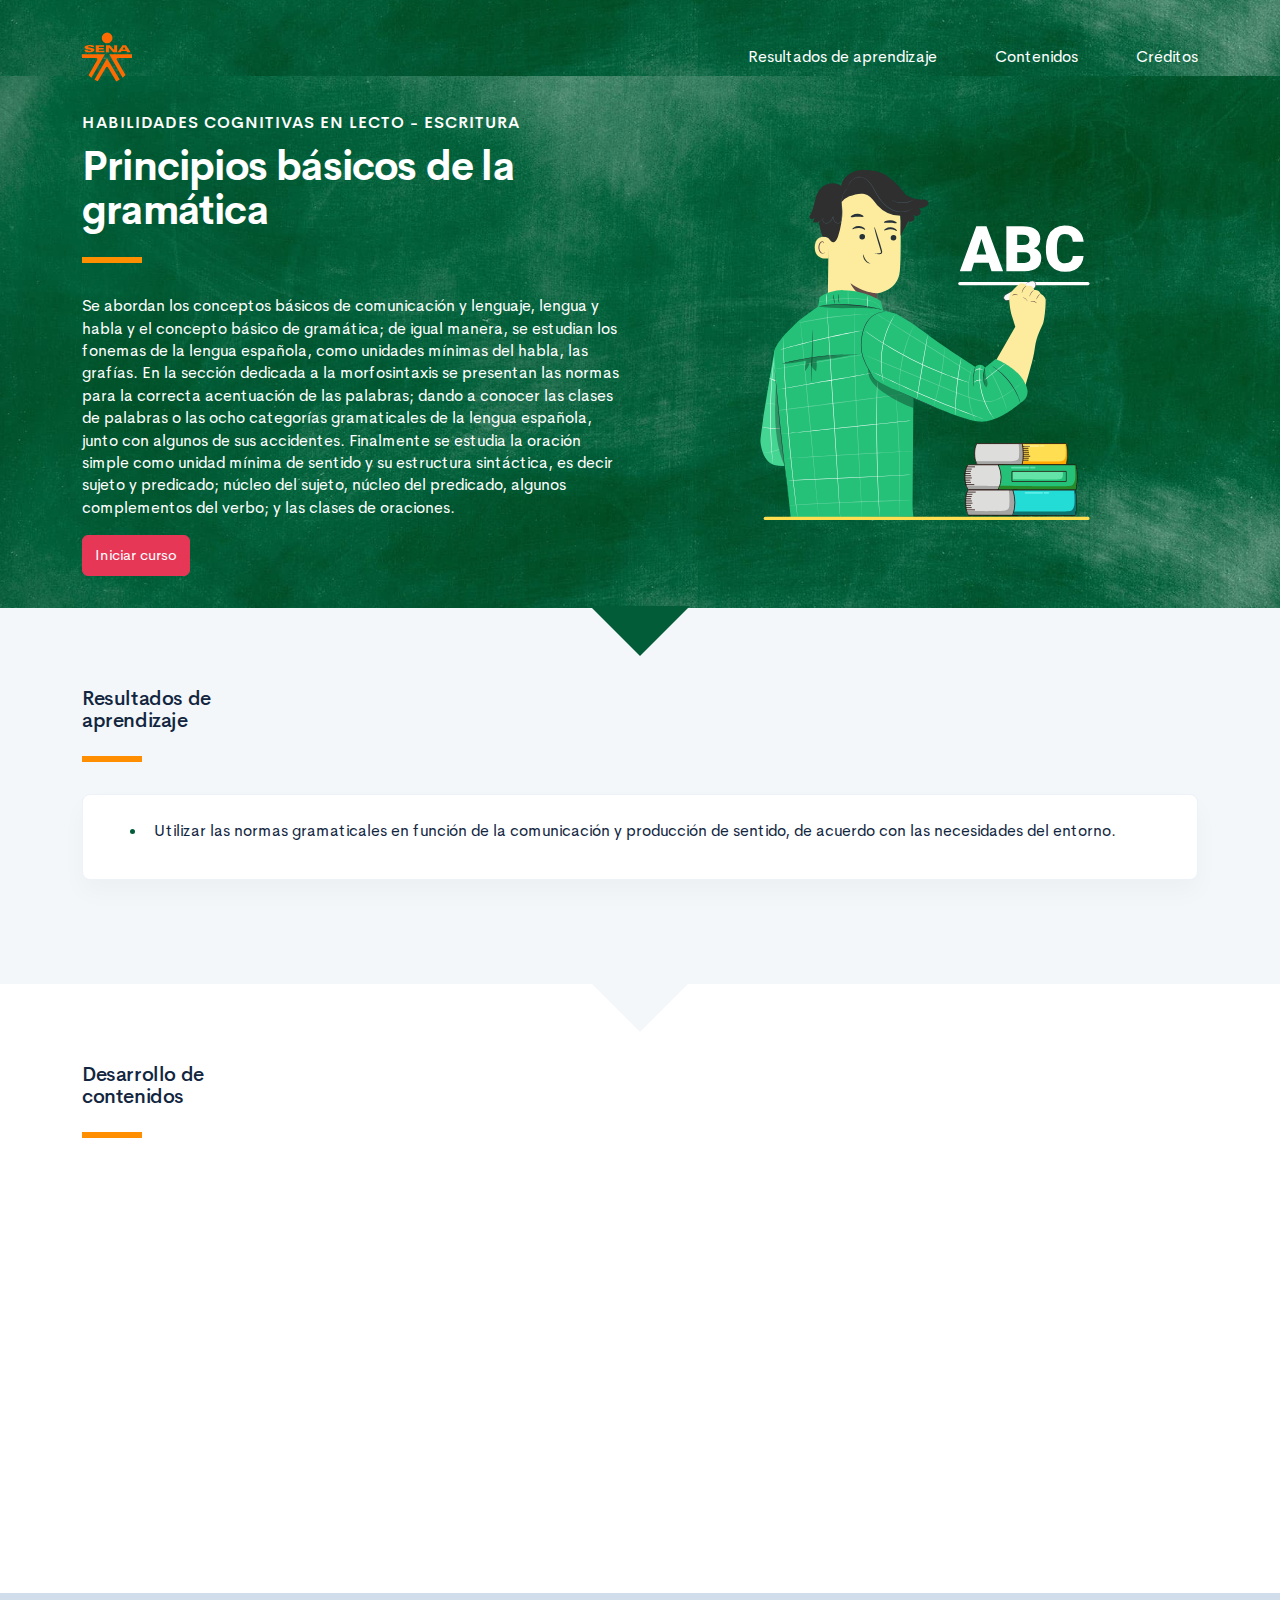
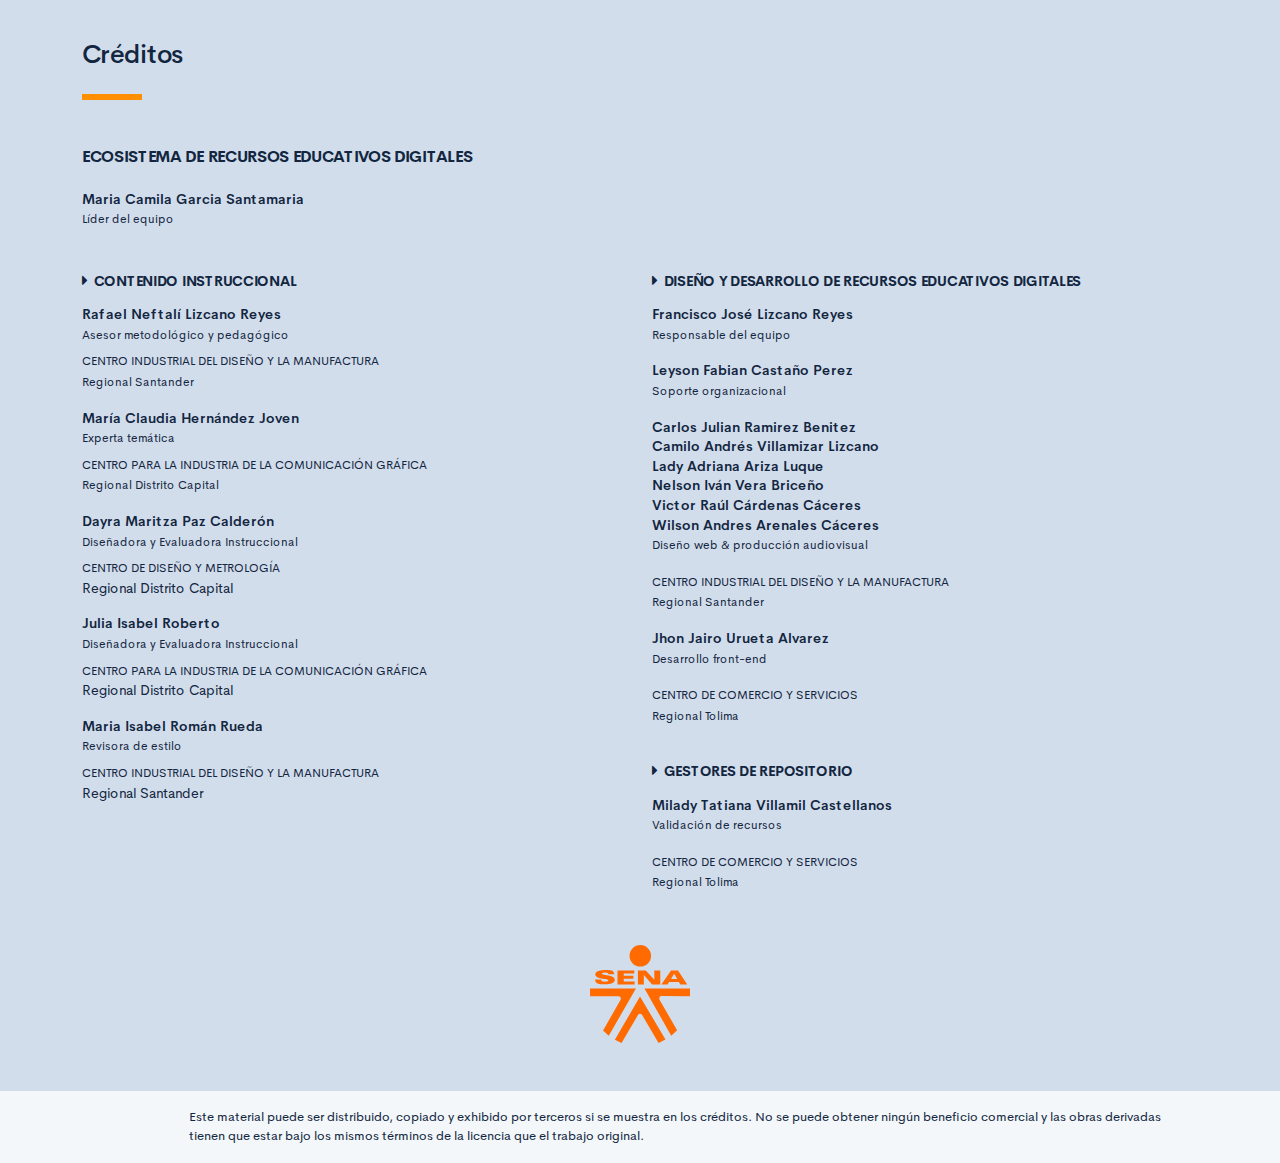
==== commit 862ce688: "Correcciones repositorio 1" ====
--- a/public/index.html
+++ b/public/index.html
@@ -141,7 +141,7 @@
                             <div class="fa fa-caret-right mr-2"></div>Diseño y desarrollo de recursos educativos digitales
                         </h4>
                         <p class="footer-texto"><strong>Francisco José Lizcano Reyes </strong><br /> <span class="text-small">Responsable del equipo<br /></span></p>
-                        <p class="footer-texto"><strong>Leyson Fabian Castaño Perez</strong><br /> <span class="text-small">Integración de recursos y pruebas<br /></span></p>
+                        <p class="footer-texto"><strong>Leyson Fabian Castaño Perez</strong><br /> <span class="text-small">Soporte organizacional<br /></span></p>
                         <p class="footer-texto"> <strong>Carlos Julian Ramirez Benitez</strong><br />
                             <strong>Camilo Andrés Villamizar Lizcano</strong><br />
                             <strong>Lady Adriana Ariza Luque</strong><br />
